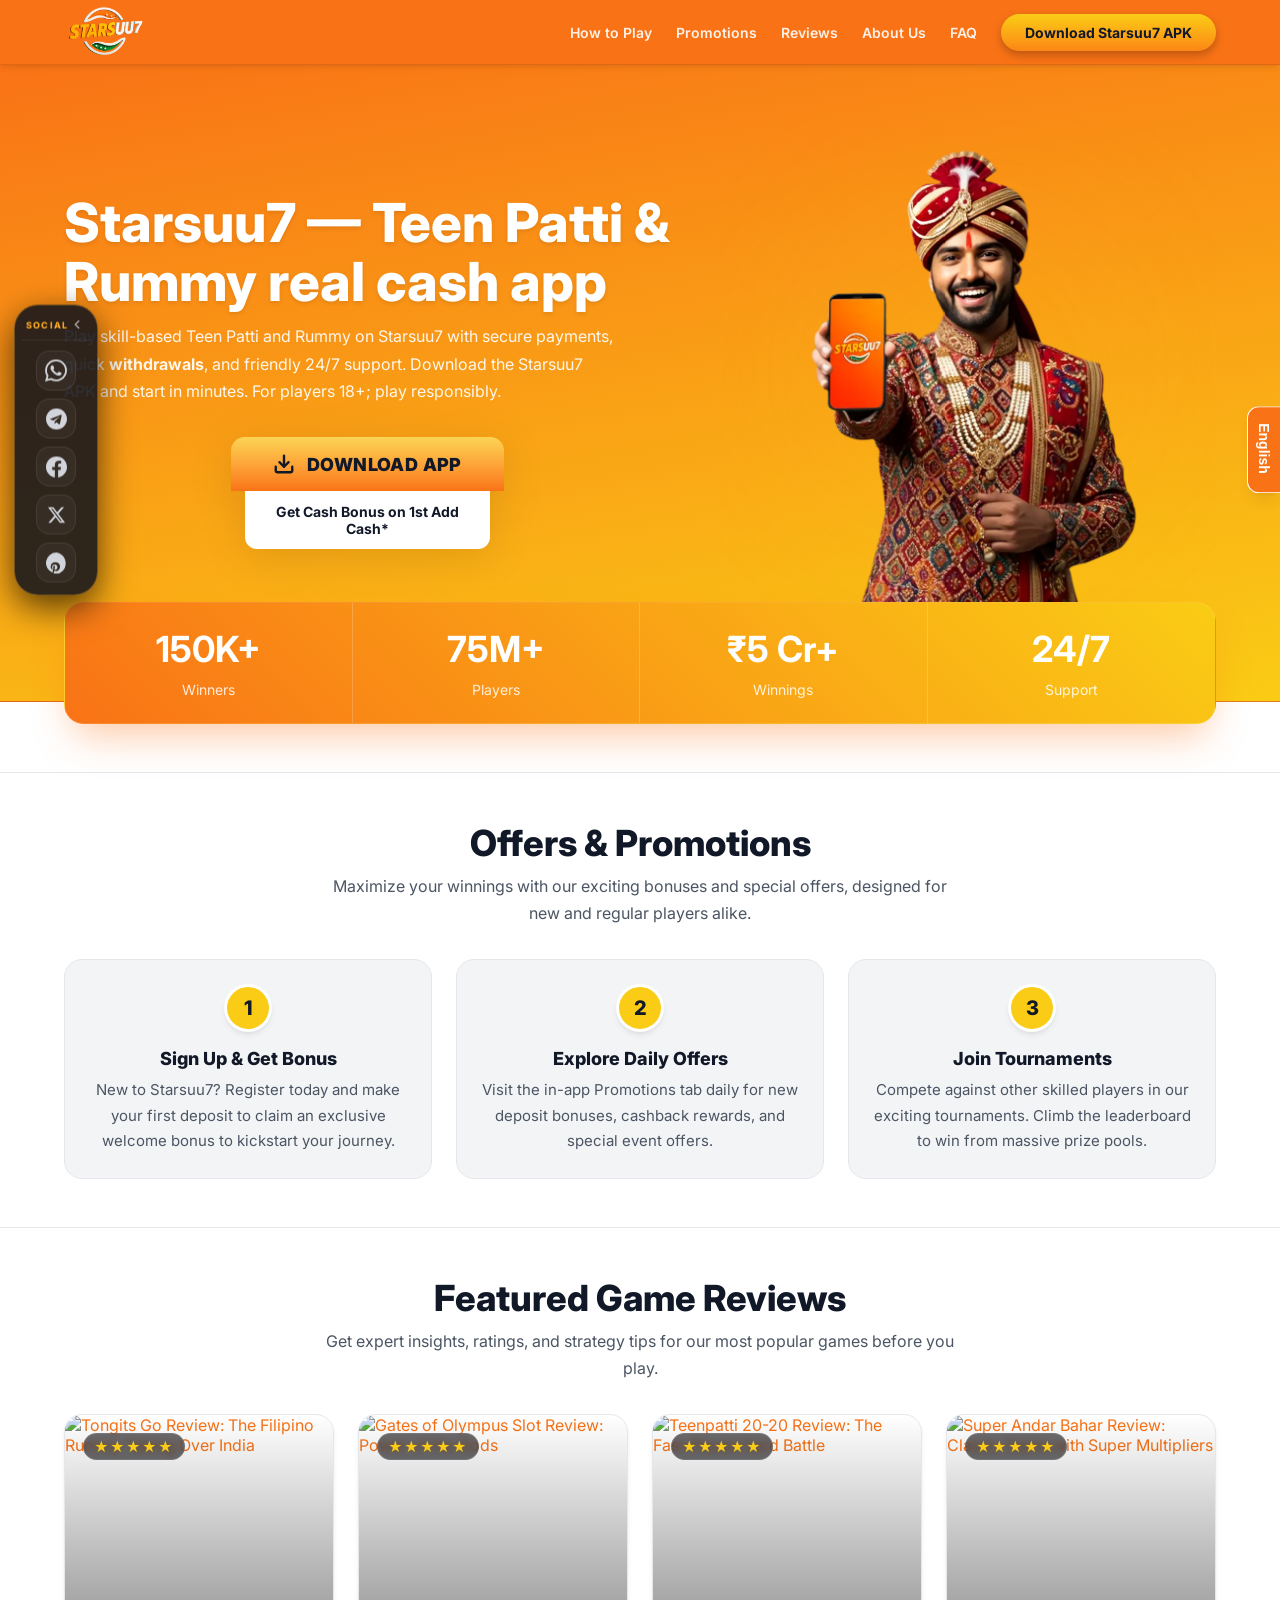
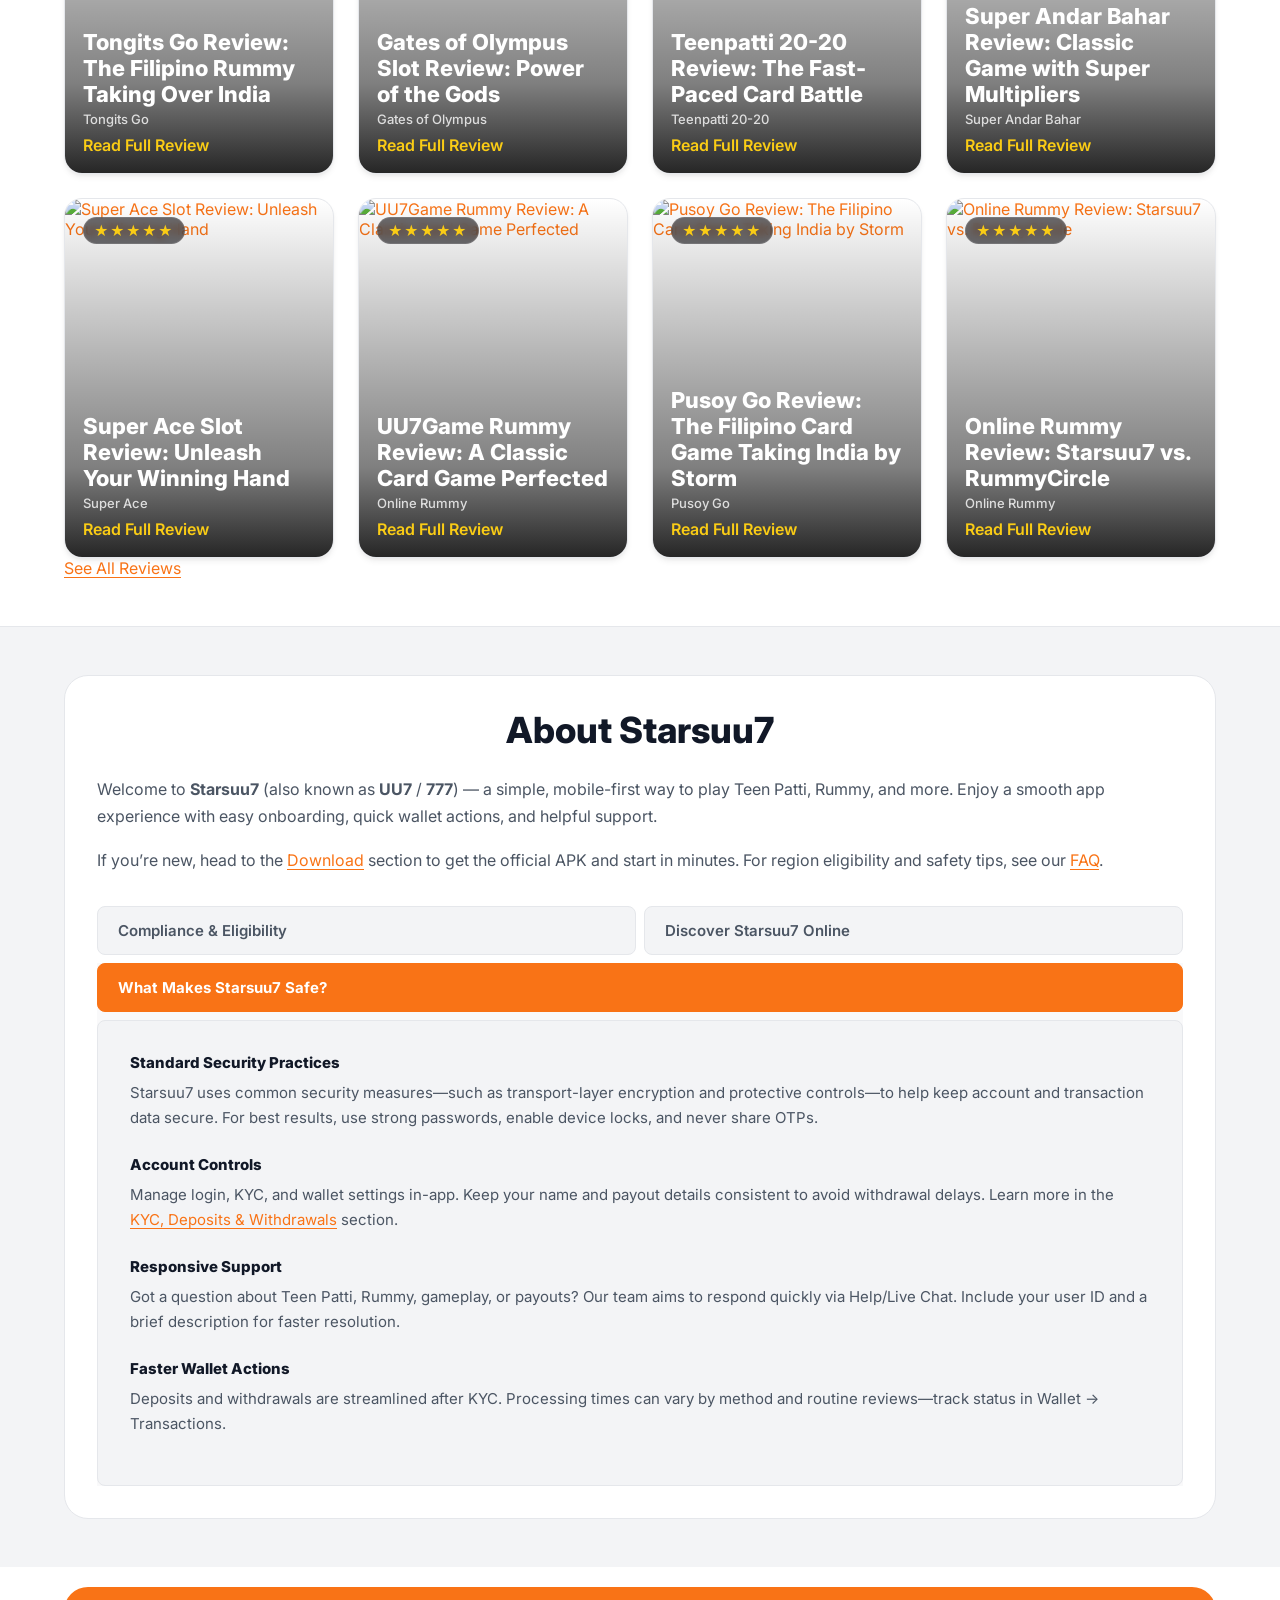
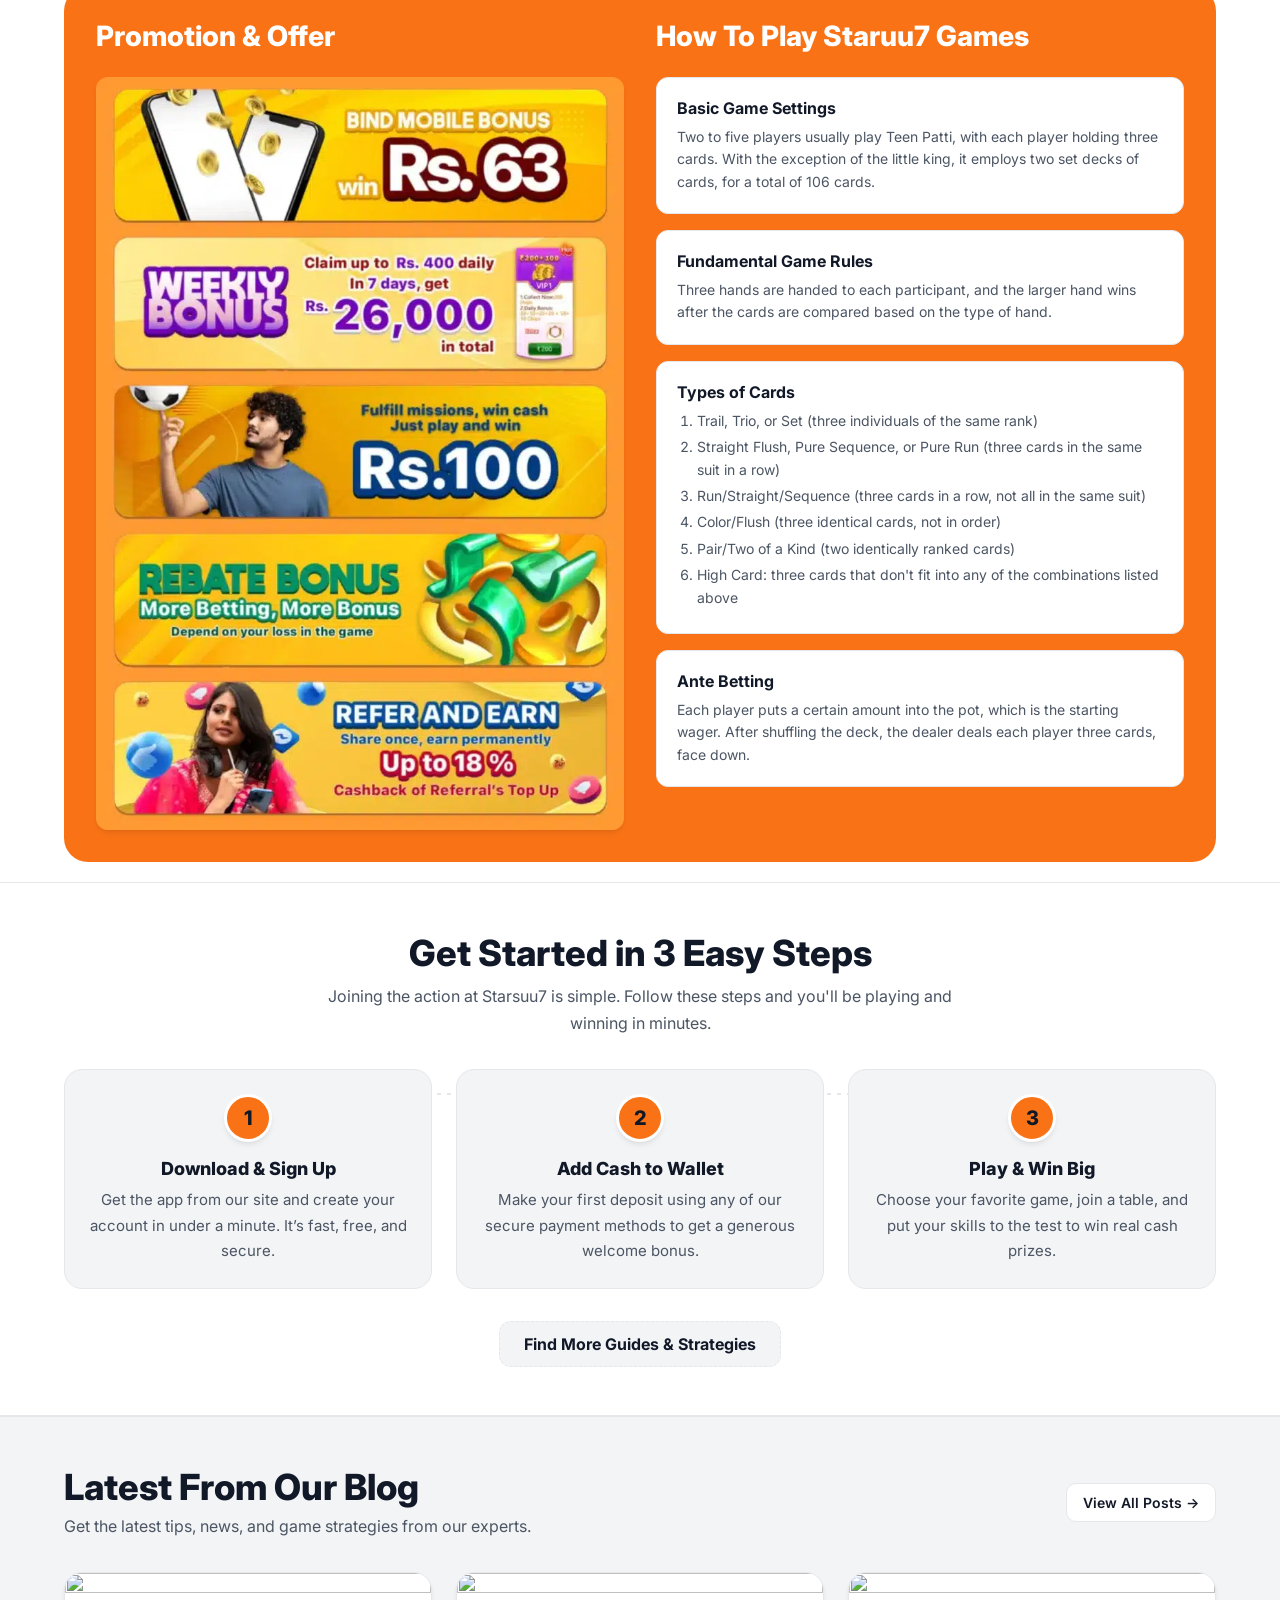
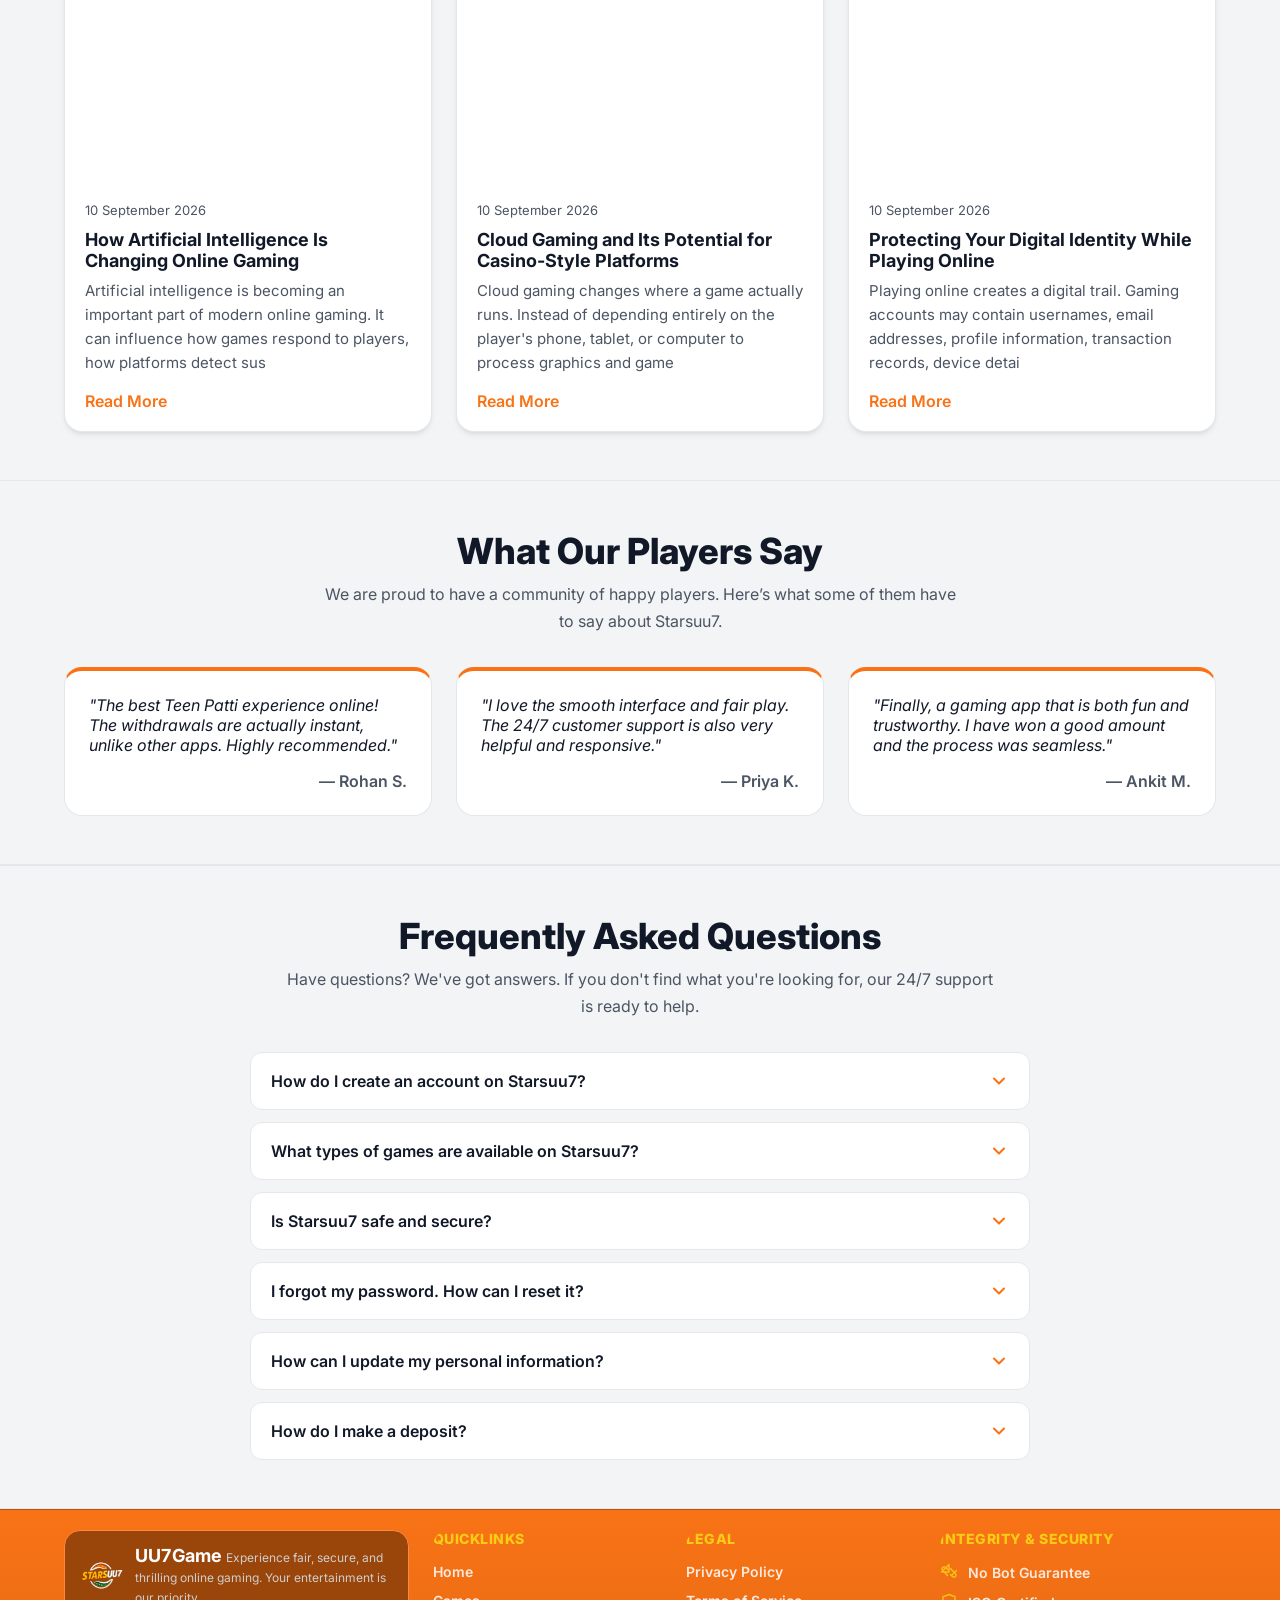
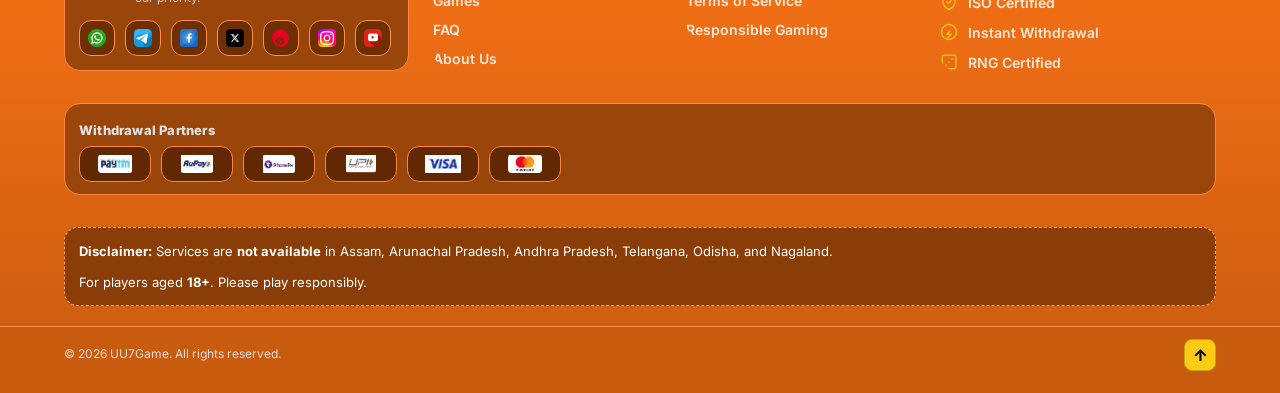
==== index_raw.html @ 05cb6090 "feat: initial commit for starsuu7.net" ====
<!DOCTYPE html><html lang="en" dir="ltr" data-astro-cid-5hce7sga> <head><meta charset="utf-8"><meta http-equiv="X-UA-Compatible" content="IE=edge"><meta name="viewport" content="width=device-width, initial-scale=1"><title>Starsuu7 (UU7 • 777) — Teen Patti &amp; Rummy Real Cash App in India</title><meta name="description" content="Play Teen Patti &#38; Rummy on Starsuu7 (also known as UU7 / 777). Secure deposits, instant withdrawals, and 24/7 support. Download Starsuu7 APK and start winning today. 18+ only."><meta name="keywords" content="Starsuu7, UU7, 777, Starsuu7 app, Starsuu7 APK, Teen Patti app, Rummy app, real cash games India, Teen Patti real money, Rummy real money, Starsuu7 download"><link rel="canonical" href="https://uu7stars.com/"><link rel="alternate" hreflang="en" href="https://uu7stars.com/"><link rel="alternate" hreflang="hi" href="https://uu7stars.com/hi/"><link rel="alternate" hreflang="x-default" href="https://uu7stars.com/"><meta name="theme-color" content="#f97316"><meta name="robots" content="index,follow,max-snippet:-1,max-image-preview:large,max-video-preview:-1"><link rel="icon" href="/logo.webp" type="image/webp"><link rel="icon" href="/favicon.ico" sizes="any"><link rel="apple-touch-icon" href="/apple-touch-icon.png"><link rel="manifest" href="/site.webmanifest"><link rel="preconnect" href="https://fonts.googleapis.com"><link rel="preconnect" href="https://fonts.gstatic.com" crossorigin><link href="https://fonts.googleapis.com/css2?family=Inter:wght@400..800&display=swap" rel="stylesheet"><meta property="og:site_name" content="UU7Game"><meta property="og:type" content="website"><meta property="og:locale" content="en_IN"><meta property="og:title" content="Starsuu7 (UU7 • 777) — Teen Patti &#38; Rummy Real Cash App in India"><meta property="og:description" content="Play Teen Patti &#38; Rummy on Starsuu7 (also known as UU7 / 777). Secure deposits, instant withdrawals, and 24/7 support. Download Starsuu7 APK and start winning today. 18+ only."><meta property="og:url" content="https://uu7stars.com/"><meta property="og:image" content="https://uu7stars.com/wordpress/STARSUU7-Game.webp"><meta property="og:image:alt" content="Starsuu7 — Teen Patti & Rummy"><meta name="twitter:card" content="summary_large_image"><meta name="twitter:title" content="Starsuu7 (UU7 • 777) — Teen Patti &#38; Rummy Real Cash App in India"><meta name="twitter:description" content="Play Teen Patti &#38; Rummy on Starsuu7 (also known as UU7 / 777). Secure deposits, instant withdrawals, and 24/7 support. Download Starsuu7 APK and start winning today. 18+ only."><meta name="twitter:image" content="https://uu7stars.com/wordpress/STARSUU7-Game.webp"><meta name="twitter:site" content="@starsuu7"><meta name="ahrefs-site-verification" content="9b4a068be0accae70bb69802a875d1f5d6f987bb64e6f428005d97af07a52f2c"><meta name="google-site-verification" content="yGLWe1FGWdcnaKH7bgfVCE-tMOZDHvLMdOw49TLevfQ"><script async src="https://www.googletagmanager.com/gtag/js?id=G-5K2MD6SBZG"></script><script>(function(){const googleAnalyticsId = "G-5K2MD6SBZG";

        window.dataLayer = window.dataLayer || [];
        function gtag(){ dataLayer.push(arguments); }
        gtag('js', new Date());
        gtag('config', googleAnalyticsId, { send_page_view: true });
      })();</script><meta name="google-site-verification" content="omqROjvFk7tke6DjCYQ8zmpOpWaBt1kuNbqkdh_tM2w" />

<!-- Google tag (gtag.js) -->
<script async src="https://www.googletagmanager.com/gtag/js?id=G-NSX5MEH182"></script>
<script>
  window.dataLayer = window.dataLayer || [];
  function gtag(){dataLayer.push(arguments);}
  gtag('js', new Date());

  gtag('config', 'G-NSX5MEH182');
</script>

<!-- Google tag (gtag.js) -->
<script async src="https://www.googletagmanager.com/gtag/js?id=G-5QMS3609TQ"></script>
<script>
  window.dataLayer = window.dataLayer || [];
  function gtag(){dataLayer.push(arguments);}
  gtag('js', new Date());

  gtag('config', 'G-5QMS3609TQ');
</script><script type="application/ld+json">[{"@context":"https://schema.org","@type":"Organization","name":"UU7Game","url":"https://uu7stars.com/","logo":{"@type":"ImageObject","url":"https://uu7stars.com/uploads/image-1759834211509-54668189.webp"},"sameAs":["https://www.facebook.com/togetherweplaystarsuu7/","https://x.com/starsuu7game","https://in.pinterest.com/starsuu7india/","http://t.me/OfficialStarsuu7game","https://whatsapp.com/channel/0029Vb6HYJ2KLaHvG4hKr90Z","https://www.instagram.com/starsuu7india","https://www.youtube.com/@StarsUU7"],"alternateName":["UU7","777","Starsuu7 App"],"contactPoint":[{"@type":"ContactPoint","contactType":"customer support","availableLanguage":["en"],"url":"https://uu7stars.com/#support"}]},{"@context":"https://schema.org","@type":"WebSite","name":"UU7Game","url":"https://uu7stars.com/","inLanguage":"en-IN","potentialAction":{"@type":"SearchAction","target":"https://uu7stars.com/search?q={search_term_string}","query-input":"required name=search_term_string"}},{"@context":"https://schema.org","@type":"MobileApplication","name":"UU7Game","operatingSystem":"Android","applicationCategory":"GameApplication","inLanguage":"en-IN","url":"https://uu7stars.com/","image":"https://uu7stars.com/uploads/image-1759834211509-54668189.webp","contentRating":"18+","offers":{"@type":"Offer","price":"0","priceCurrency":"INR","availability":"https://schema.org/InStock","url":"https://d3b8otcma5z703.cloudfront.net/apk/UU7.40igyw.apk"},"downloadUrl":"https://d3b8otcma5z703.cloudfront.net/apk/UU7.40igyw.apk","softwareVersion":"1.0.0","fileSize":"22.1 MB","dateModified":"2025-10-03T00:00:00.000Z","publisher":{"@type":"Organization","name":"UU7Game","url":"https://uu7stars.com/","logo":{"@type":"ImageObject","url":"https://uu7stars.com/uploads/image-1759834211509-54668189.webp"}}},{"@context":"https://schema.org","@type":"SoftwareApplication","name":"UU7Game","operatingSystem":"Android","applicationCategory":"GameApplication","offers":{"@type":"Offer","price":"0","priceCurrency":"INR","url":"https://d3b8otcma5z703.cloudfront.net/apk/UU7.40igyw.apk"},"downloadUrl":"https://d3b8otcma5z703.cloudfront.net/apk/UU7.40igyw.apk"},{"@context":"https://schema.org","@type":"WebPage","name":"Starsuu7 (UU7 • 777) — Teen Patti & Rummy Real Cash App in India","description":"Play Teen Patti & Rummy on Starsuu7 (also known as UU7 / 777). Secure deposits, instant withdrawals, and 24/7 support. Download Starsuu7 APK and start winning today. 18+ only.","url":"https://uu7stars.com/","isPartOf":{"@type":"WebSite","url":"https://uu7stars.com/","name":"UU7Game"},"inLanguage":"en-IN"}]</script><link rel="stylesheet" href="/_astro/_slug_.BrQZrVfO.css">
<link rel="stylesheet" href="/_astro/index.D15ZxbO5.css">
<style>@media(max-width:767px){.desktop-layout{display:none!important}.mobile-layout{display:block!important}}@media(min-width:768px){.desktop-layout{display:block!important}.mobile-layout{display:none!important}}.tabbar-safe{grid-template-columns:repeat(4,1fr)!important}</style></head> <body data-astro-cid-5hce7sga> <a id="top" href="#main" class="skiplink" data-astro-cid-5hce7sga>Skip to content</a> <main id="main" data-astro-cid-5hce7sga>   <div class="desktop-layout" data-astro-cid-j7pv25f6> <header class="site-header" role="banner" data-astro-cid-3ef6ksr2> <div class="container bar" data-astro-cid-3ef6ksr2>  <a href="/" class="brand" aria-label="Starsuu7 — Home" data-astro-cid-3ef6ksr2> <img src="/logo.webp" alt="Starsuu7 logo" width="80" height="80" class="logo" decoding="async" loading="eager" data-astro-cid-3ef6ksr2> </a>  <nav class="nav" aria-label="Primary" data-astro-cid-3ef6ksr2> <a href="/#how" class="link" data-analytics="nav_how" data-astro-cid-3ef6ksr2>How to Play</a><a href="/#promos" class="link" data-analytics="nav_promotions" data-astro-cid-3ef6ksr2>Promotions</a><a href="/#testimonials" class="link" data-analytics="nav_reviews" data-astro-cid-3ef6ksr2>Reviews</a><a href="/#about" class="link" data-analytics="nav_about" data-astro-cid-3ef6ksr2>About Us</a><a href="/#faq" class="link" data-analytics="nav_faq" data-astro-cid-3ef6ksr2>FAQ</a>  <a href="https://d3b8otcma5z703.cloudfront.net/apk/UU7.40igyw.apk" download class="btn-header-download" data-analytics="nav_download_cta" aria-label="Download Starsuu7 APK" data-astro-cid-3ef6ksr2> Download Starsuu7 APK </a> </nav>  <details class="mobile" data-mobile-menu data-astro-cid-3ef6ksr2> <summary aria-label="Open menu" class="hamburger" role="button" tabindex="0" data-astro-cid-3ef6ksr2> <svg xmlns="http://www.w3.org/2000/svg" width="24" height="24" viewBox="0 0 24 24" fill="none" stroke="currentColor" stroke-width="2" stroke-linecap="round" stroke-linejoin="round" aria-hidden="true" data-astro-cid-3ef6ksr2> <line x1="4" x2="20" y1="12" y2="12" data-astro-cid-3ef6ksr2></line> <line x1="4" x2="20" y1="6" y2="6" data-astro-cid-3ef6ksr2></line> <line x1="4" x2="20" y1="18" y2="18" data-astro-cid-3ef6ksr2></line> </svg> </summary> <div class="sheet" role="menu" aria-label="Mobile menu" data-astro-cid-3ef6ksr2> <a href="/#how" class="mlink" role="menuitem" data-analytics="nav_how_mobile" data-astro-cid-3ef6ksr2>How to Play</a><a href="/#promos" class="mlink" role="menuitem" data-analytics="nav_promotions_mobile" data-astro-cid-3ef6ksr2>Promotions</a><a href="/#testimonials" class="mlink" role="menuitem" data-analytics="nav_reviews_mobile" data-astro-cid-3ef6ksr2>Reviews</a><a href="/#about" class="mlink" role="menuitem" data-analytics="nav_about_mobile" data-astro-cid-3ef6ksr2>About Us</a><a href="/#faq" class="mlink" role="menuitem" data-analytics="nav_faq_mobile" data-astro-cid-3ef6ksr2>FAQ</a>  <a href="https://d3b8otcma5z703.cloudfront.net/apk/UU7.40igyw.apk" download class="mbtn" role="menuitem" data-analytics="nav_download_cta_mobile" data-astro-cid-3ef6ksr2>Download Starsuu7 APK</a> </div> </details> </div> </header>  <script>
  // Script remains unchanged
  (function(){ const menu = document.querySelector('details[data-mobile-menu]'); const summary = menu?.querySelector('summary.hamburger'); const sheet = menu?.querySelector('.sheet'); if (!menu || !summary || !sheet) return; function openMenu() { menu.setAttribute('open', ''); } function closeMenu() { menu.removeAttribute('open'); } summary.addEventListener('click', (e) => { e.preventDefault(); menu.hasAttribute('open') ? closeMenu() : openMenu(); }, { passive: false }); summary.addEventListener('keydown', (e) => { if (e.key === 'Enter' || e.key === ' ') { e.preventDefault(); menu.hasAttribute('open') ? closeMenu() : openMenu(); } }); document.addEventListener('click', (e) => { if (!menu.hasAttribute('open')) return; const t = e.target; if (!(t instanceof Element)) return; if (!t.closest('details[data-mobile-menu]')) closeMenu(); }); sheet.addEventListener('click', (e) => { const t = e.target; if (t instanceof Element && t.closest('a')) closeMenu(); }); function haptic(){ try { navigator.vibrate && navigator.vibrate(12); } catch(_) {} } document.addEventListener('click', (e) => { const el = e.target; const a = el && el.closest && el.closest('[data-analytics]'); if (!a) return; const name = a.getAttribute('data-analytics') || 'nav_click'; try { if (window.gtag) window.gtag('event', name, { label: name }); } catch(_){} haptic(); }, { passive: true }); })();
</script> <main data-astro-cid-j7pv25f6>  <section class="hero" role="region" aria-label="Starsuu7 introduction" data-astro-cid-bbe6dxrz> <div class="container hero__inner" data-astro-cid-bbe6dxrz> <div class="hero__copy" data-astro-cid-bbe6dxrz>  <h1 data-astro-cid-bbe6dxrz>Starsuu7 — Teen Patti &amp; Rummy real cash app</h1>  <p class="lead" data-astro-cid-bbe6dxrz>Play skill-based Teen Patti and Rummy on Starsuu7 with secure payments, quick <strong>withdrawals</strong>, and friendly 24/7 support. Download the Starsuu7 APK and start in minutes. For players 18+; play responsibly.</p> <div class="cta-group" data-astro-cid-bbe6dxrz>  <a href="https://d3b8otcma5z703.cloudfront.net/apk/UU7.40igyw.apk" download class="hero-cta-unit" aria-label="Download the Starsuu7 app" data-astro-cid-bbe6dxrz> <div class="btn-hero-top" data-astro-cid-bbe6dxrz> <svg aria-hidden="true" viewBox="0 0 24 24" width="22" height="22" fill="none" stroke="currentColor" stroke-width="2.6" stroke-linecap="round" stroke-linejoin="round" data-astro-cid-bbe6dxrz> <path d="M21 15v4a2 2 0 0 1-2 2H5a2 2 0 0 1-2-2v-4" data-astro-cid-bbe6dxrz></path> <polyline points="7 10 12 15 17 10" data-astro-cid-bbe6dxrz></polyline> <line x1="12" x2="12" y1="15" y2="3" data-astro-cid-bbe6dxrz></line> </svg>  <span data-astro-cid-bbe6dxrz>Download App</span> </div> <div class="btn-hero-bonus" data-astro-cid-bbe6dxrz>  Get Cash Bonus on 1st Add Cash* </div> </a> </div> </div> <div class="art-wrap" data-astro-cid-bbe6dxrz> <picture class="hero-art-picture" data-astro-cid-bbe6dxrz> <source srcset="/wordpress/STARSUU7-Game.webp 1x" type="image/webp" data-astro-cid-bbe6dxrz> <img class="hero__art" src="/wordpress/STARSUU7-Game.webp" alt="Starsuu7 app — Teen Patti &#38; Rummy real cash games" decoding="async" fetchpriority="high" loading="eager" width="1160" height="1000" sizes="(max-width: 980px) 90vw, 44vw" data-astro-cid-bbe6dxrz> </picture> <noscript> <img class="hero__art noscript" src="/wordpress/STARSUU7-Game.webp" width="1160" height="1000" alt="Starsuu7 app — Teen Patti &#38; Rummy real cash games" data-astro-cid-bbe6dxrz> </noscript> </div> </div> </section>  <section class="stats-section" data-astro-cid-bhxv2qxz> <div class="container" data-astro-cid-bhxv2qxz> <div class="stats-card" data-astro-cid-bhxv2qxz> <div class="stat" data-astro-cid-bhxv2qxz> <span class="stat__num" data-astro-cid-bhxv2qxz>150K+</span>  <span class="stat__label" data-astro-cid-bhxv2qxz>Winners</span> </div> <div class="stat" data-astro-cid-bhxv2qxz> <span class="stat__num" data-astro-cid-bhxv2qxz>75M+</span>  <span class="stat__label" data-astro-cid-bhxv2qxz>Players</span> </div> <div class="stat" data-astro-cid-bhxv2qxz> <span class="stat__num" data-astro-cid-bhxv2qxz>₹5 Cr+</span>  <span class="stat__label" data-astro-cid-bhxv2qxz>Winnings</span> </div> <div class="stat" data-astro-cid-bhxv2qxz> <span class="stat__num" data-astro-cid-bhxv2qxz>24/7</span>  <span class="stat__label" data-astro-cid-bhxv2qxz>Support</span> </div> </div> </div> </section>  <section class="promos-section-steps" data-astro-cid-mlur2e2m> <div class="container" data-astro-cid-mlur2e2m> <header class="section-head" data-astro-cid-mlur2e2m>  <h2 data-astro-cid-mlur2e2m>Offers &amp; Promotions</h2> <p class="muted" data-astro-cid-mlur2e2m>Maximize your winnings with our exciting bonuses and special offers, designed for new and regular players alike.</p> </header> <div class="grid" data-astro-cid-mlur2e2m>  <div class="step-card" data-astro-cid-mlur2e2m> <div class="number" aria-hidden="true" data-astro-cid-mlur2e2m>1</div> <h3 class="title" data-astro-cid-mlur2e2m>Sign Up &amp; Get Bonus</h3> <p class="body" data-astro-cid-mlur2e2m>New to Starsuu7? Register today and make your first deposit to claim an exclusive welcome bonus to kickstart your journey.</p> </div><div class="step-card" data-astro-cid-mlur2e2m> <div class="number" aria-hidden="true" data-astro-cid-mlur2e2m>2</div> <h3 class="title" data-astro-cid-mlur2e2m>Explore Daily Offers</h3> <p class="body" data-astro-cid-mlur2e2m>Visit the in-app Promotions tab daily for new deposit bonuses, cashback rewards, and special event offers.</p> </div><div class="step-card" data-astro-cid-mlur2e2m> <div class="number" aria-hidden="true" data-astro-cid-mlur2e2m>3</div> <h3 class="title" data-astro-cid-mlur2e2m>Join Tournaments</h3> <p class="body" data-astro-cid-mlur2e2m>Compete against other skilled players in our exciting tournaments. Climb the leaderboard to win from massive prize pools.</p> </div> </div> </div> </section>  <section id="games" class="game-grid-section" data-astro-cid-t3j5dbjl> <div class="container" data-astro-cid-t3j5dbjl> <header class="section-head" data-astro-cid-t3j5dbjl>  <h2 data-astro-cid-t3j5dbjl>Featured Game Reviews</h2> <p class="muted" data-astro-cid-t3j5dbjl>Get expert insights, ratings, and strategy tips for our most popular games before you play.</p> </header> <div class="grid" data-astro-cid-t3j5dbjl> <a href="/reviews/tongits-go-review" class="game-card" data-astro-cid-t3j5dbjl> <img src="https://admin.starsuu7game.com/uploads/image-1759849300769-49487057.webp" alt="Tongits Go Review: The Filipino Rummy Taking Over India" class="art" loading="lazy" width="300" height="400" data-astro-cid-t3j5dbjl> <div class="overlay" data-astro-cid-t3j5dbjl>  <div class="rating" aria-label="Rating: 4.5 out of 5 stars" data-astro-cid-t3j5dbjl> ★★★★★ </div> <div class="content" data-astro-cid-t3j5dbjl> <h3 class="title" data-astro-cid-t3j5dbjl>Tongits Go Review: The Filipino Rummy Taking Over India</h3> <span class="category" data-astro-cid-t3j5dbjl>Tongits Go</span>  <span class="cta" data-astro-cid-t3j5dbjl>Read Full Review</span> </div> </div> </a><a href="/reviews/gates-of-olympus-review" class="game-card" data-astro-cid-t3j5dbjl> <img src="https://admin.starsuu7game.com/uploads/image-1759849530547-541997101.webp" alt="Gates of Olympus Slot Review: Power of the Gods" class="art" loading="lazy" width="300" height="400" data-astro-cid-t3j5dbjl> <div class="overlay" data-astro-cid-t3j5dbjl>  <div class="rating" aria-label="Rating: 4.9 out of 5 stars" data-astro-cid-t3j5dbjl> ★★★★★ </div> <div class="content" data-astro-cid-t3j5dbjl> <h3 class="title" data-astro-cid-t3j5dbjl>Gates of Olympus Slot Review: Power of the Gods</h3> <span class="category" data-astro-cid-t3j5dbjl>Gates of Olympus</span>  <span class="cta" data-astro-cid-t3j5dbjl>Read Full Review</span> </div> </div> </a><a href="/reviews/teenpatti-20-20-review" class="game-card" data-astro-cid-t3j5dbjl> <img src="https://admin.starsuu7game.com/uploads/image-1759849778011-795466697.webp" alt="Teenpatti 20-20 Review: The Fast-Paced Card Battle" class="art" loading="lazy" width="300" height="400" data-astro-cid-t3j5dbjl> <div class="overlay" data-astro-cid-t3j5dbjl>  <div class="rating" aria-label="Rating: 4.5 out of 5 stars" data-astro-cid-t3j5dbjl> ★★★★★ </div> <div class="content" data-astro-cid-t3j5dbjl> <h3 class="title" data-astro-cid-t3j5dbjl>Teenpatti 20-20 Review: The Fast-Paced Card Battle</h3> <span class="category" data-astro-cid-t3j5dbjl>Teenpatti 20-20</span>  <span class="cta" data-astro-cid-t3j5dbjl>Read Full Review</span> </div> </div> </a><a href="/reviews/super-andar-bahar-review" class="game-card" data-astro-cid-t3j5dbjl> <img src="https://admin.starsuu7game.com/uploads/image-1759849712382-511748770.webp" alt="Super Andar Bahar Review: Classic Game with Super Multipliers" class="art" loading="lazy" width="300" height="400" data-astro-cid-t3j5dbjl> <div class="overlay" data-astro-cid-t3j5dbjl>  <div class="rating" aria-label="Rating: 4.7 out of 5 stars" data-astro-cid-t3j5dbjl> ★★★★★ </div> <div class="content" data-astro-cid-t3j5dbjl> <h3 class="title" data-astro-cid-t3j5dbjl>Super Andar Bahar Review: Classic Game with Super Multipliers</h3> <span class="category" data-astro-cid-t3j5dbjl>Super Andar Bahar</span>  <span class="cta" data-astro-cid-t3j5dbjl>Read Full Review</span> </div> </div> </a><a href="/reviews/super-ace-review" class="game-card" data-astro-cid-t3j5dbjl> <img src="https://admin.starsuu7game.com/uploads/image-1759849694841-519688884.webp" alt="Super Ace Slot Review: Unleash Your Winning Hand" class="art" loading="lazy" width="300" height="400" data-astro-cid-t3j5dbjl> <div class="overlay" data-astro-cid-t3j5dbjl>  <div class="rating" aria-label="Rating: 4.7 out of 5 stars" data-astro-cid-t3j5dbjl> ★★★★★ </div> <div class="content" data-astro-cid-t3j5dbjl> <h3 class="title" data-astro-cid-t3j5dbjl>Super Ace Slot Review: Unleash Your Winning Hand</h3> <span class="category" data-astro-cid-t3j5dbjl>Super Ace</span>  <span class="cta" data-astro-cid-t3j5dbjl>Read Full Review</span> </div> </div> </a><a href="/reviews/rummy-review" class="game-card" data-astro-cid-t3j5dbjl> <img src="https://admin.starsuu7game.com/uploads/image-1759854773073-181713443.webp" alt="UU7Game Rummy Review: A Classic Card Game Perfected" class="art" loading="lazy" width="300" height="400" data-astro-cid-t3j5dbjl> <div class="overlay" data-astro-cid-t3j5dbjl>  <div class="rating" aria-label="Rating: 4.8 out of 5 stars" data-astro-cid-t3j5dbjl> ★★★★★ </div> <div class="content" data-astro-cid-t3j5dbjl> <h3 class="title" data-astro-cid-t3j5dbjl>UU7Game Rummy Review: A Classic Card Game Perfected</h3> <span class="category" data-astro-cid-t3j5dbjl>Online Rummy</span>  <span class="cta" data-astro-cid-t3j5dbjl>Read Full Review</span> </div> </div> </a><a href="/reviews/pusoy-go-review" class="game-card" data-astro-cid-t3j5dbjl> <img src="https://admin.starsuu7game.com/uploads/image-1759849687482-834898524.webp" alt="Pusoy Go Review: The Filipino Card Game Taking India by Storm" class="art" loading="lazy" width="300" height="400" data-astro-cid-t3j5dbjl> <div class="overlay" data-astro-cid-t3j5dbjl>  <div class="rating" aria-label="Rating: 4.6 out of 5 stars" data-astro-cid-t3j5dbjl> ★★★★★ </div> <div class="content" data-astro-cid-t3j5dbjl> <h3 class="title" data-astro-cid-t3j5dbjl>Pusoy Go Review: The Filipino Card Game Taking India by Storm</h3> <span class="category" data-astro-cid-t3j5dbjl>Pusoy Go</span>  <span class="cta" data-astro-cid-t3j5dbjl>Read Full Review</span> </div> </div> </a><a href="/reviews/online-rummy-review" class="game-card" data-astro-cid-t3j5dbjl> <img src="https://admin.starsuu7game.com/uploads/image-1759855080065-187314681.webp" alt="Online Rummy Review: Starsuu7 vs. RummyCircle" class="art" loading="lazy" width="300" height="400" data-astro-cid-t3j5dbjl> <div class="overlay" data-astro-cid-t3j5dbjl>  <div class="rating" aria-label="Rating: 4.9 out of 5 stars" data-astro-cid-t3j5dbjl> ★★★★★ </div> <div class="content" data-astro-cid-t3j5dbjl> <h3 class="title" data-astro-cid-t3j5dbjl>Online Rummy Review: Starsuu7 vs. RummyCircle</h3> <span class="category" data-astro-cid-t3j5dbjl>Online Rummy</span>  <span class="cta" data-astro-cid-t3j5dbjl>Read Full Review</span> </div> </div> </a> </div> <div class="more-link-container" data-astro-cid-t3j5dbjl>  <a href="/reviews/" class="btn-view-all" data-astro-cid-t3j5dbjl> See All Reviews </a> </div> </div> </section>  <section id="about" class="about-section" data-astro-cid-36vx2nbi> <div class="container" data-astro-cid-36vx2nbi> <div class="about-box" data-astro-cid-36vx2nbi> <header class="section-head" data-astro-cid-36vx2nbi>  <h2 data-astro-cid-36vx2nbi>About Starsuu7</h2> <div class="intro-text" data-astro-cid-36vx2nbi>  <p data-astro-cid-36vx2nbi>Welcome to <strong>Starsuu7</strong> (also known as <strong>UU7</strong> / <strong>777</strong>) — a simple, mobile-first way to play Teen Patti, Rummy, and more. Enjoy a smooth app experience with easy onboarding, quick wallet actions, and helpful support.</p> <p data-astro-cid-36vx2nbi>If you’re new, head to the <a href="https://d3b8otcma5z703.cloudfront.net/apk/UU7.40igyw.apk" download>Download</a> section to get the official APK and start in minutes. For region eligibility and safety tips, see our <a href="/faq#compliance">FAQ</a>.</p> </div> </header> <div class="tabs-accordion-container" data-astro-cid-36vx2nbi>  <details class="accordion-item" open data-astro-cid-36vx2nbi> <summary class="accordion-title" data-astro-cid-36vx2nbi> <span class="accordion-title-text" data-astro-cid-36vx2nbi>What Makes Starsuu7 Safe?</span> <svg class="icon" viewBox="0 0 24 24" aria-hidden="true" data-astro-cid-36vx2nbi><path d="m6 9 6 6 6-6" data-astro-cid-36vx2nbi></path></svg> </summary> <div class="accordion-content" data-astro-cid-36vx2nbi> <h4 data-astro-cid-36vx2nbi>Standard Security Practices</h4> <p data-astro-cid-36vx2nbi>Starsuu7 uses common security measures—such as transport-layer encryption and protective controls—to help keep account and transaction data secure. For best results, use strong passwords, enable device locks, and never share OTPs.</p> <h4 data-astro-cid-36vx2nbi>Account Controls</h4> <p data-astro-cid-36vx2nbi>Manage login, KYC, and wallet settings in-app. Keep your name and payout details consistent to avoid withdrawal delays. Learn more in the <a href="/faq#payments">KYC, Deposits &amp; Withdrawals</a> section.</p> <h4 data-astro-cid-36vx2nbi>Responsive Support</h4> <p data-astro-cid-36vx2nbi>Got a question about Teen Patti, Rummy, gameplay, or payouts? Our team aims to respond quickly via Help/Live Chat. Include your user ID and a brief description for faster resolution.</p> <h4 data-astro-cid-36vx2nbi>Faster Wallet Actions</h4> <p data-astro-cid-36vx2nbi>Deposits and withdrawals are streamlined after KYC. Processing times can vary by method and routine reviews—track status in Wallet → Transactions.</p> </div> </details>  <details class="accordion-item" data-astro-cid-36vx2nbi> <summary class="accordion-title" data-astro-cid-36vx2nbi> <span class="accordion-title-text" data-astro-cid-36vx2nbi>Compliance &amp; Eligibility</span> <svg class="icon" viewBox="0 0 24 24" aria-hidden="true" data-astro-cid-36vx2nbi><path d="m6 9 6 6 6-6" data-astro-cid-36vx2nbi></path></svg> </summary> <div class="accordion-content" data-astro-cid-36vx2nbi> <p data-astro-cid-36vx2nbi>Availability for real-money, skill-based play varies by state in India. Services are <strong>not available</strong> in <em>Assam, Arunachal Pradesh, Andhra Pradesh, Telangana, Odisha, and Nagaland</em>. Starsuu7 is for players <strong>18+</strong>. Please review local rules before playing and see our <a href="/faq#compliance">FAQ on legality &amp; eligibility</a>.</p> <h4 data-astro-cid-36vx2nbi>Fair-Play Approach</h4> <p data-astro-cid-36vx2nbi>Games are designed for skill-based entertainment. Start at low stakes, learn hand rankings and table etiquette, and play responsibly.</p> <h4 data-astro-cid-36vx2nbi>Helpful Links</h4> <p data-astro-cid-36vx2nbi>• <a href="https://d3b8otcma5z703.cloudfront.net/apk/UU7.40igyw.apk" download>Download Starsuu7 (UU7 • 777) APK</a> • <a href="/faq#promos">Promotions &amp; Welcome Bonus</a> • <a href="/faq#responsible">Responsible Play</a></p> </div> </details>  <details class="accordion-item" data-astro-cid-36vx2nbi> <summary class="accordion-title" data-astro-cid-36vx2nbi> <span class="accordion-title-text" data-astro-cid-36vx2nbi>Discover Starsuu7 Online</span> <svg class="icon" viewBox="0 0 24 24" aria-hidden="true" data-astro-cid-36vx2nbi><path d="m6 9 6 6 6-6" data-astro-cid-36vx2nbi></path></svg> </summary> <div class="accordion-content" data-astro-cid-36vx2nbi> <h4 data-astro-cid-36vx2nbi>Game Highlights</h4> <p data-astro-cid-36vx2nbi>Explore Teen Patti, Rummy, Andar Bahar, Dragon vs Tiger, and more—new titles are added periodically. Jump in from the <a href="/#games">Games</a> section or go straight to the <a href="https://d3b8otcma5z703.cloudfront.net/apk/UU7.40igyw.apk" download>Download</a> button to play on Android.</p> <h4 data-astro-cid-36vx2nbi>Smooth Mobile Experience</h4> <p data-astro-cid-36vx2nbi>Starsuu7 runs great on modern Android devices. For the best experience, keep your OS updated and disable aggressive battery savers that can throttle live gameplay.</p> <h4 data-astro-cid-36vx2nbi>Get the APK</h4> <p data-astro-cid-36vx2nbi>Install the latest build from the official site. Use the primary CDN or the mirror link based on your network conditions: visit <a href="https://d3b8otcma5z703.cloudfront.net/apk/UU7.40igyw.apk" download>Download Starsuu7 APK</a>.</p> </div> </details> </div> </div> </div> </section>  <script type="module">const o=document.querySelectorAll(".accordion-item");o.forEach(e=>{e.addEventListener("click",()=>{o.forEach(c=>{c!==e&&c.removeAttribute("open")})})});</script> <section id="promos" class="promo-how-section" data-astro-cid-v4wlowov> <div class="container" data-astro-cid-v4wlowov> <div class="promo-box" data-astro-cid-v4wlowov> <div class="grid" data-astro-cid-v4wlowov> <!-- Left Column: Promotions --> <div class="column" data-astro-cid-v4wlowov>  <h2 class="section-title" data-astro-cid-v4wlowov>Promotion &amp; Offer</h2> <div class="promo-banners" data-astro-cid-v4wlowov> <img src="/wordpress/promotion-768x1095.webp" alt="Promotion banner" loading="lazy" width="768" height="1095" data-astro-cid-v4wlowov> </div> </div> <!-- Right Column: How To Play --> <div class="column" data-astro-cid-v4wlowov>  <h2 class="section-title" data-astro-cid-v4wlowov>How To Play Staruu7 Games</h2> <div class="how-to-cards" data-astro-cid-v4wlowov>  <div class="how-to-card" data-astro-cid-v4wlowov> <h3 data-astro-cid-v4wlowov>Basic Game Settings</h3> <p data-astro-cid-v4wlowov>Two to five players usually play Teen Patti, with each player holding three cards. With the exception of the little king, it employs two set decks of cards, for a total of 106 cards.</p>  </div><div class="how-to-card" data-astro-cid-v4wlowov> <h3 data-astro-cid-v4wlowov>Fundamental Game Rules</h3> <p data-astro-cid-v4wlowov>Three hands are handed to each participant, and the larger hand wins after the cards are compared based on the type of hand.</p>  </div><div class="how-to-card" data-astro-cid-v4wlowov> <h3 data-astro-cid-v4wlowov>Types of Cards</h3>  <ol data-astro-cid-v4wlowov> <li data-astro-cid-v4wlowov>Trail, Trio, or Set (three individuals of the same rank)</li><li data-astro-cid-v4wlowov>Straight Flush, Pure Sequence, or Pure Run (three cards in the same suit in a row)</li><li data-astro-cid-v4wlowov>Run/Straight/Sequence (three cards in a row, not all in the same suit)</li><li data-astro-cid-v4wlowov>Color/Flush (three identical cards, not in order)</li><li data-astro-cid-v4wlowov>Pair/Two of a Kind (two identically ranked cards)</li><li data-astro-cid-v4wlowov>High Card: three cards that don&#39;t fit into any of the combinations listed above</li> </ol> </div><div class="how-to-card" data-astro-cid-v4wlowov> <h3 data-astro-cid-v4wlowov>Ante Betting</h3> <p data-astro-cid-v4wlowov>Each player puts a certain amount into the pot, which is the starting wager. After shuffling the deck, the dealer deals each player three cards, face down.</p>  </div> </div> </div> </div> </div> </div> </section>  <section id="how" class="how-to-play-section" aria-labelledby="howto-title" data-astro-cid-3audfr2a> <div class="container" data-astro-cid-3audfr2a> <header class="section-head" data-astro-cid-3audfr2a>  <h2 id="howto-title" data-astro-cid-3audfr2a>Get Started in 3 Easy Steps</h2> <p class="muted" data-astro-cid-3audfr2a>Joining the action at Starsuu7 is simple. Follow these steps and you&#39;ll be playing and winning in minutes.</p> </header>  <script type="application/ld+json">{"@context":"https://schema.org","@type":"HowTo","name":"Get Started in 3 Easy Steps","description":"Joining the action at Starsuu7 is simple. Follow these steps and you'll be playing and winning in minutes.","step":[{"@type":"HowToStep","position":1,"name":"Download & Sign Up","url":"#how-step-1","itemListElement":[{"@type":"HowToDirection","text":"Get the app from our site and create your account in under a minute. It’s fast, free, and secure."}]},{"@type":"HowToStep","position":2,"name":"Add Cash to Wallet","url":"#how-step-2","itemListElement":[{"@type":"HowToDirection","text":"Make your first deposit using any of our secure payment methods to get a generous welcome bonus."}]},{"@type":"HowToStep","position":3,"name":"Play & Win Big","url":"#how-step-3","itemListElement":[{"@type":"HowToDirection","text":"Choose your favorite game, join a table, and put your skills to the test to win real cash prizes."}]}]}</script> <div class="grid" data-astro-cid-3audfr2a>  <div class="step-card" id="how-step-1" data-astro-cid-3audfr2a> <div class="number" aria-hidden="true" data-astro-cid-3audfr2a>1</div> <h3 class="title" data-astro-cid-3audfr2a>Download &amp; Sign Up</h3> <p class="body" data-astro-cid-3audfr2a>Get the app from our site and create your account in under a minute. It’s fast, free, and secure.</p> </div><div class="step-card" id="how-step-2" data-astro-cid-3audfr2a> <div class="number" aria-hidden="true" data-astro-cid-3audfr2a>2</div> <h3 class="title" data-astro-cid-3audfr2a>Add Cash to Wallet</h3> <p class="body" data-astro-cid-3audfr2a>Make your first deposit using any of our secure payment methods to get a generous welcome bonus.</p> </div><div class="step-card" id="how-step-3" data-astro-cid-3audfr2a> <div class="number" aria-hidden="true" data-astro-cid-3audfr2a>3</div> <h3 class="title" data-astro-cid-3audfr2a>Play &amp; Win Big</h3> <p class="body" data-astro-cid-3audfr2a>Choose your favorite game, join a table, and put your skills to the test to win real cash prizes.</p> </div> </div> <div class="more-link-container" data-astro-cid-3audfr2a>  <a href="/blog/" class="btn-view-all" data-astro-cid-3audfr2a> Find More Guides &amp; Strategies </a> </div> </div> </section>  <section class="recent-blogs-section" data-astro-cid-52cienrb><div class="container" data-astro-cid-52cienrb><header class="section-head" data-astro-cid-52cienrb><div data-astro-cid-52cienrb><h2 data-astro-cid-52cienrb>Latest From Our Blog</h2><p class="muted" data-astro-cid-52cienrb>Get the latest tips, news, and game strategies from our experts.</p></div><a href="/blog/" class="btn-view-all" data-astro-cid-52cienrb>View All Posts →</a></header><div class="post-grid" data-astro-cid-52cienrb><article class="post-card" data-astro-cid-52cienrb><a href="/blog/how-artificial-intelligence-is-changing-online-gaming" class="card-image-link" aria-label="Read more about How Artificial Intelligence Is Changing Online Gaming" data-astro-cid-52cienrb><img src="https://admin.starsuu7game.com/uploads/image-1789036468600-235386732.webp" alt="" loading="lazy" width="400" height="250" class="card-image" data-astro-cid-52cienrb></a><div class="card-content" data-astro-cid-52cienrb><p class="card-meta" data-astro-cid-52cienrb><time datetime="2026-09-10T10:34:50.181Z" data-astro-cid-52cienrb>10 September 2026</time></p><h3 class="card-title" data-astro-cid-52cienrb><a href="/blog/how-artificial-intelligence-is-changing-online-gaming" data-astro-cid-52cienrb>How Artificial Intelligence Is Changing Online Gaming</a></h3><p class="card-excerpt" data-astro-cid-52cienrb>Artificial intelligence is becoming an important part of modern online gaming. It can influence how games respond to players, how platforms detect sus</p><a href="/blog/how-artificial-intelligence-is-changing-online-gaming" class="read-more-link" aria-label="Read more about How Artificial Intelligence Is Changing Online Gaming" data-astro-cid-52cienrb>Read More</a></div></article><article class="post-card" data-astro-cid-52cienrb><a href="/blog/cloud-gaming-and-its-potential-for-casino-style-platforms" class="card-image-link" aria-label="Read more about Cloud Gaming and Its Potential for Casino-Style Platforms" data-astro-cid-52cienrb><img src="https://admin.starsuu7game.com/uploads/image-1789036193659-758407674.webp" alt="" loading="lazy" width="400" height="250" class="card-image" data-astro-cid-52cienrb></a><div class="card-content" data-astro-cid-52cienrb><p class="card-meta" data-astro-cid-52cienrb><time datetime="2026-09-10T10:29:57.580Z" data-astro-cid-52cienrb>10 September 2026</time></p><h3 class="card-title" data-astro-cid-52cienrb><a href="/blog/cloud-gaming-and-its-potential-for-casino-style-platforms" data-astro-cid-52cienrb>Cloud Gaming and Its Potential for Casino-Style Platforms</a></h3><p class="card-excerpt" data-astro-cid-52cienrb>Cloud gaming changes where a game actually runs. Instead of depending entirely on the player&#39;s phone, tablet, or computer to process graphics and game</p><a href="/blog/cloud-gaming-and-its-potential-for-casino-style-platforms" class="read-more-link" aria-label="Read more about Cloud Gaming and Its Potential for Casino-Style Platforms" data-astro-cid-52cienrb>Read More</a></div></article><article class="post-card" data-astro-cid-52cienrb><a href="/blog/protecting-your-digital-identity-while-playing-online" class="card-image-link" aria-label="Read more about Protecting Your Digital Identity While Playing Online" data-astro-cid-52cienrb><img src="https://admin.starsuu7game.com/uploads/image-1789035702255-588092391.webp" alt="" loading="lazy" width="400" height="250" class="card-image" data-astro-cid-52cienrb></a><div class="card-content" data-astro-cid-52cienrb><p class="card-meta" data-astro-cid-52cienrb><time datetime="2026-09-10T10:21:44.962Z" data-astro-cid-52cienrb>10 September 2026</time></p><h3 class="card-title" data-astro-cid-52cienrb><a href="/blog/protecting-your-digital-identity-while-playing-online" data-astro-cid-52cienrb>Protecting Your Digital Identity While Playing Online</a></h3><p class="card-excerpt" data-astro-cid-52cienrb>Playing online creates a digital trail. Gaming accounts may contain usernames, email addresses, profile information, transaction records, device detai</p><a href="/blog/protecting-your-digital-identity-while-playing-online" class="read-more-link" aria-label="Read more about Protecting Your Digital Identity While Playing Online" data-astro-cid-52cienrb>Read More</a></div></article></div></div></section> <section id="testimonials" class="testimonials-section" data-astro-cid-aadlzisc> <div class="container" data-astro-cid-aadlzisc> <header class="section-head" data-astro-cid-aadlzisc>  <h2 data-astro-cid-aadlzisc>What Our Players Say</h2> <p class="muted" data-astro-cid-aadlzisc>We are proud to have a community of happy players. Here’s what some of them have to say about Starsuu7.</p> </header> <div class="testimonial-carousel-wrapper" data-astro-cid-aadlzisc> <div class="grid" data-astro-cid-aadlzisc>  <figure class="testimonial-card" data-astro-cid-aadlzisc> <blockquote data-astro-cid-aadlzisc>"The best Teen Patti experience online! The withdrawals are actually instant, unlike other apps. Highly recommended."</blockquote> <figcaption data-astro-cid-aadlzisc>— Rohan S.</figcaption> </figure><figure class="testimonial-card" data-astro-cid-aadlzisc> <blockquote data-astro-cid-aadlzisc>"I love the smooth interface and fair play. The 24/7 customer support is also very helpful and responsive."</blockquote> <figcaption data-astro-cid-aadlzisc>— Priya K.</figcaption> </figure><figure class="testimonial-card" data-astro-cid-aadlzisc> <blockquote data-astro-cid-aadlzisc>"Finally, a gaming app that is both fun and trustworthy. I have won a good amount and the process was seamless."</blockquote> <figcaption data-astro-cid-aadlzisc>— Ankit M.</figcaption> </figure> </div> <div class="dots" aria-hidden="true" data-astro-cid-aadlzisc></div> </div> </div> </section>  <script type="module">const c=document.querySelector(".testimonial-carousel-wrapper");if(c){const s=c.querySelector(".grid"),i=c.querySelector(".dots"),e=Array.from(c.querySelectorAll(".testimonial-card"));if(s&&i&&e.length>0&&window.matchMedia("(max-width: 767px)").matches){e.forEach((a,r)=>{const t=document.createElement("button");t.setAttribute("aria-label",`Go to testimonial ${r+1}`),t.addEventListener("click",()=>{const n=e[0].offsetWidth,l=parseInt(window.getComputedStyle(s).gap);s.scrollTo({left:r*(n+l),behavior:"smooth"})}),i.appendChild(t)});const o=Array.from(i.querySelectorAll("button"));o.length>0&&o[0].classList.add("is-active");const d=new IntersectionObserver(a=>{a.forEach(r=>{if(r.isIntersecting){const t=e.indexOf(r.target);o.forEach(n=>n.classList.remove("is-active")),o[t]&&o[t].classList.add("is-active")}})},{root:s,threshold:.6});e.forEach(a=>d.observe(a))}}</script> <section id="faq" class="faq-section" data-astro-cid-al2ca2vr> <div class="container" data-astro-cid-al2ca2vr> <header class="section-head" data-astro-cid-al2ca2vr> <h2 data-astro-cid-al2ca2vr>Frequently Asked Questions</h2> <p class="muted" data-astro-cid-al2ca2vr>Have questions? We&#39;ve got answers. If you don&#39;t find what you&#39;re looking for, our 24/7 support is ready to help.</p> </header> <div class="accordion" data-astro-cid-al2ca2vr> <details class="faq-item" data-astro-cid-al2ca2vr> <summary data-astro-cid-al2ca2vr> <span class="question" data-astro-cid-al2ca2vr>How do I create an account on Starsuu7?</span> <svg class="icon" viewBox="0 0 24 24" width="20" height="20" data-astro-cid-al2ca2vr><path d="m6 9 6 6 6-6" data-astro-cid-al2ca2vr></path></svg> </summary> <div class="answer" data-astro-cid-al2ca2vr> <p data-astro-cid-al2ca2vr>To create an account, visit Starsuu7 and download the game. Fill out the required fields with your personal information and follow the prompts to complete the registration process.</p> </div> </details><details class="faq-item" data-astro-cid-al2ca2vr> <summary data-astro-cid-al2ca2vr> <span class="question" data-astro-cid-al2ca2vr>What types of games are available on Starsuu7?</span> <svg class="icon" viewBox="0 0 24 24" width="20" height="20" data-astro-cid-al2ca2vr><path d="m6 9 6 6 6-6" data-astro-cid-al2ca2vr></path></svg> </summary> <div class="answer" data-astro-cid-al2ca2vr> <p data-astro-cid-al2ca2vr>Starsuu7 offers a wide variety of games, including Rummy, Teen Patti, casino games, lotteries, and more. New games are regularly added to keep the gaming experience exciting. For tips, strategies, and insights on game varieties, check out our Starsuu7 blog for card game lovers.</p> </div> </details><details class="faq-item" data-astro-cid-al2ca2vr> <summary data-astro-cid-al2ca2vr> <span class="question" data-astro-cid-al2ca2vr>Is Starsuu7 safe and secure?</span> <svg class="icon" viewBox="0 0 24 24" width="20" height="20" data-astro-cid-al2ca2vr><path d="m6 9 6 6 6-6" data-astro-cid-al2ca2vr></path></svg> </summary> <div class="answer" data-astro-cid-al2ca2vr> <p data-astro-cid-al2ca2vr>Yes! Starsuu7 uses advanced encryption and security measures to protect user data and transactions. We are committed to providing a secure, fair, and enjoyable gaming environment for all players.</p> </div> </details><details class="faq-item" data-astro-cid-al2ca2vr> <summary data-astro-cid-al2ca2vr> <span class="question" data-astro-cid-al2ca2vr>I forgot my password. How can I reset it?</span> <svg class="icon" viewBox="0 0 24 24" width="20" height="20" data-astro-cid-al2ca2vr><path d="m6 9 6 6 6-6" data-astro-cid-al2ca2vr></path></svg> </summary> <div class="answer" data-astro-cid-al2ca2vr> <p data-astro-cid-al2ca2vr>Click on the “Forgot Password” link on the login page. Enter your registered email address, and we’ll send you instructions to reset your password.</p> </div> </details><details class="faq-item" data-astro-cid-al2ca2vr> <summary data-astro-cid-al2ca2vr> <span class="question" data-astro-cid-al2ca2vr>How can I update my personal information?</span> <svg class="icon" viewBox="0 0 24 24" width="20" height="20" data-astro-cid-al2ca2vr><path d="m6 9 6 6 6-6" data-astro-cid-al2ca2vr></path></svg> </summary> <div class="answer" data-astro-cid-al2ca2vr> <p data-astro-cid-al2ca2vr>Log in to your account, navigate to the “Profile” section, and edit your details. Don’t forget to save the changes!</p> </div> </details><details class="faq-item" data-astro-cid-al2ca2vr> <summary data-astro-cid-al2ca2vr> <span class="question" data-astro-cid-al2ca2vr>How do I make a deposit?</span> <svg class="icon" viewBox="0 0 24 24" width="20" height="20" data-astro-cid-al2ca2vr><path d="m6 9 6 6 6-6" data-astro-cid-al2ca2vr></path></svg> </summary> <div class="answer" data-astro-cid-al2ca2vr> <p data-astro-cid-al2ca2vr>Log in to your Starsuu7 account, go to the “Banking” or “Wallet” section, and select “Deposit”. Choose your preferred payment method, enter the necessary details, and confirm your transaction.</p> </div> </details> </div> </div> </div> </section>   <script>
  // --- SCRIPT UPDATED to read from data attributes ---
  function haptic(){ try { navigator.vibrate && navigator.vibrate(12); } catch(_) {} }
  function track(name, params){
    try { if (window.gtag) window.gtag('event', name, params || {}); } catch(_){}
  }
  function isAndroid(){ return /Android/i.test(navigator.userAgent || ''); }

  document.addEventListener('click', (e) => {
    const t = e.target;
    if (!(t instanceof Element)) return;
    const copyBtn = t.closest('[data-copy]');
    if (!(copyBtn instanceof HTMLElement)) return;
    
    e.preventDefault();
    const text = copyBtn.dataset.clipboard || '';
    const originalText = copyBtn.dataset.copyText || 'Copy Link';
    const copiedText = copyBtn.dataset.copiedText || 'Copied!';
    const errorText = copyBtn.dataset.copyErrorText || 'Press Ctrl/Cmd+C';
    
    navigator.clipboard.writeText(text).then(() => {
      copyBtn.textContent = copiedText;
      copyBtn.classList.add('copied');
      haptic();
      track('download_copy', { method: 'copy_button' });
      setTimeout(() => { copyBtn.textContent = originalText; copyBtn.classList.remove('copied'); }, 1500);
    }).catch(() => {
      copyBtn.textContent = errorText;
      setTimeout(() => { copyBtn.textContent = originalText; }, 1500);
    });
  }, { passive: false });
  
  function onDownloadTap(e){
    const el = e.currentTarget;
    if (!(el instanceof HTMLElement)) return;
    const label = el.getAttribute('data-analytics') || 'download_unknown';
    const version = el.getAttribute('data-version') || '';
    const size = el.getAttribute('data-size') || '';
    track(label, { location: label, version, size });
    haptic();
    maybeShowInstallHelper();
  }
  document.querySelectorAll('[data-analytics="download_apk"], [data-analytics="download_fab"], [data-analytics="download_mirror"]').forEach((a) => {
    a.addEventListener('click', onDownloadTap, { passive: true });
  });
  
  (function(){
    const fab = document.querySelector('[data-dl-fab]');
    if (!(fab instanceof HTMLElement)) return;
    if (!('IntersectionObserver' in window)) return;
    const targets = ['.site-footer', '#download'].map((s)=>document.querySelector(s)).filter((el) => el instanceof Element);
    if (!targets.length) return;
    const obs = new IntersectionObserver((entries) => {
      const visible = entries.some((e)=>e.isIntersecting);
      fab.style.opacity = visible ? '0' : '1';
      fab.style.pointerEvents = visible ? 'none' : 'auto';
      fab.style.transform = visible ? 'translateY(8px)' : 'translateY(0)';
    }, { rootMargin: '0px 0px -25% 0px', threshold: 0.01 });
    targets.forEach((t)=>t && obs.observe(t));
  })();
  
  function maybeShowInstallHelper(){
    if (!isAndroid()) return;
    if (sessionStorage.getItem('apk_install_helper_shown')) return;
    const toast = document.querySelector('.install-toast');
    if (!(toast instanceof HTMLElement)) return;

    // --- NEW: Populate toast from data attributes ---
    const { toastTitle, toastStep1, toastStep2, toastStep3, toastDismiss } = toast.dataset;
    const titleEl = toast.querySelector('strong');
    const stepsEl = toast.querySelectorAll('ol li');
    const dismissBtn = toast.querySelector('.toast-dismiss');
    if(titleEl) titleEl.innerHTML = toastTitle || '';
    if(stepsEl[0]) stepsEl[0].innerHTML = toastStep1 || '';
    if(stepsEl[1]) stepsEl[1].innerHTML = toastStep2 || '';
    if(stepsEl[2]) stepsEl[2].innerHTML = toastStep3 || '';
    if(dismissBtn) dismissBtn.textContent = toastDismiss || 'Got it';
    // --- END NEW ---

    toast.hidden = false;
    toast.classList.add('show');
    sessionStorage.setItem('apk_install_helper_shown', '1');
    const hide = () => { toast.classList.remove('show'); setTimeout(()=>toast.hidden = true, 180); };
    const timer = setTimeout(hide, 10000);
    if (dismissBtn) dismissBtn.addEventListener('click', () => { clearTimeout(timer); hide(); }, { passive: true });
  }
</script>  </main> <footer class="site-footer" role="contentinfo" data-astro-cid-sz7xmlte> <div class="container footer-inner" data-astro-cid-sz7xmlte> <section class="brand-card" data-astro-cid-sz7xmlte>  <a href="/" class="brand" aria-label="UU7Game — Home" data-astro-cid-sz7xmlte> <img src="/logo.webp" width="44" height="44" alt="UU7Game logo" decoding="async" loading="lazy" data-astro-cid-sz7xmlte> <div class="brand-names" data-astro-cid-sz7xmlte> <strong class="brand-name" data-astro-cid-sz7xmlte>UU7Game</strong> <span class="brand-tag" data-astro-cid-sz7xmlte>Experience fair, secure, and thrilling online gaming. Your entertainment is our priority.</span> </div> </a> <div class="socials" aria-label="Follow us" data-astro-cid-sz7xmlte> <a class="social" href="https://whatsapp.com/channel/0029Vb6HYJ2KLaHvG4hKr90Z" aria-label="WhatsApp" title="WhatsApp" target="_blank" rel="noopener noreferrer" data-astro-cid-sz7xmlte> <img src="/wordpress/whatsapp.png" alt="WhatsApp" width="20" height="20" decoding="async" loading="lazy" data-astro-cid-sz7xmlte> </a><a class="social" href="http://t.me/OfficialStarsuu7game" aria-label="Telegram" title="Telegram" target="_blank" rel="noopener noreferrer" data-astro-cid-sz7xmlte> <img src="/wordpress/telegram.png" alt="Telegram" width="20" height="20" decoding="async" loading="lazy" data-astro-cid-sz7xmlte> </a><a class="social" href="https://www.facebook.com/togetherweplaystarsuu7/" aria-label="Facebook" title="Facebook" target="_blank" rel="noopener noreferrer" data-astro-cid-sz7xmlte> <img src="/wordpress/facebook.png" alt="Facebook" width="20" height="20" decoding="async" loading="lazy" data-astro-cid-sz7xmlte> </a><a class="social" href="https://x.com/starsuu7game" aria-label="Twitter" title="Twitter" target="_blank" rel="noopener noreferrer" data-astro-cid-sz7xmlte> <img src="/wordpress/x.webp" alt="Twitter" width="20" height="20" decoding="async" loading="lazy" data-astro-cid-sz7xmlte> </a><a class="social" href="https://in.pinterest.com/starsuu7india/" aria-label="Pinterest" title="Pinterest" target="_blank" rel="noopener noreferrer" data-astro-cid-sz7xmlte> <img src="/wordpress/pinterest.svg" alt="Pinterest" width="20" height="20" decoding="async" loading="lazy" data-astro-cid-sz7xmlte> </a><a class="social" href="https://www.instagram.com/starsuu7india" aria-label="Instagram" title="Instagram" target="_blank" rel="noopener noreferrer" data-astro-cid-sz7xmlte> <img src="/wordpress/instagram.webp" alt="Instagram" width="20" height="20" decoding="async" loading="lazy" data-astro-cid-sz7xmlte> </a><a class="social" href="https://www.youtube.com/@StarsUU7" aria-label="YouTube" title="YouTube" target="_blank" rel="noopener noreferrer" data-astro-cid-sz7xmlte> <img src="/wordpress/youtube.png" alt="YouTube" width="20" height="20" decoding="async" loading="lazy" data-astro-cid-sz7xmlte> </a> </div> </section> <section class="sections" aria-label="Footer navigation" data-astro-cid-sz7xmlte> <details class="sec" open data-astro-cid-sz7xmlte> <summary class="sec-head" data-astro-cid-sz7xmlte>Quicklinks</summary> <nav class="sec-body list-grid" aria-label="Quicklinks" data-astro-cid-sz7xmlte> <a class="link" href="/" data-astro-cid-sz7xmlte>Home</a><a class="link" href="/#games" data-astro-cid-sz7xmlte>Games</a><a class="link" href="/faq/" data-astro-cid-sz7xmlte>FAQ</a><a class="link" href="/#about" data-astro-cid-sz7xmlte>About Us</a> </nav> </details> <details class="sec" open data-astro-cid-sz7xmlte> <summary class="sec-head" data-astro-cid-sz7xmlte>Legal</summary> <nav class="sec-body list-grid" aria-label="Legal" data-astro-cid-sz7xmlte> <a class="link" href="/privacy-policy/" data-astro-cid-sz7xmlte>Privacy Policy</a><a class="link" href="/terms-of-service/" data-astro-cid-sz7xmlte>Terms of Service</a><a class="link" href="/responsible-gaming/" data-astro-cid-sz7xmlte>Responsible Gaming</a> </nav> </details> <details class="sec" open data-astro-cid-sz7xmlte> <summary class="sec-head" data-astro-cid-sz7xmlte>Integrity &amp; Security</summary> <div class="sec-body badges" role="list" data-astro-cid-sz7xmlte> <div class="badge" role="listitem" data-astro-cid-sz7xmlte> <div class="icon-wrapper">  <svg xmlns="http://www.w3.org/2000/svg" width="24" height="24" viewBox="0 0 24 24" fill="none" stroke="currentColor" stroke-width="2" stroke-linecap="round" stroke-linejoin="round"> <path d="M10 16.5 3.5 10a2.828 2.828 0 1 1 4-4L10 8.5"></path> <path d="m14 7.5 6.5 6.5a2.828 2.828 0 1 1-4 4L14 15.5"></path> <path d="M12 12H2L12 2v10Z"></path> <path d="m16 16 6-6"></path> </svg>       </div> <span data-astro-cid-sz7xmlte>No Bot Guarantee</span> </div><div class="badge" role="listitem" data-astro-cid-sz7xmlte> <div class="icon-wrapper">    <svg xmlns="http://www.w3.org/2000/svg" width="24" height="24" viewBox="0 0 24 24" fill="none" stroke="currentColor" stroke-width="2" stroke-linecap="round" stroke-linejoin="round"> <path d="M12 22s8-4 8-10V5l-8-3-8 3v7c0 6 8 10 8 10z"></path> <path d="m9 12 2 2 4-4"></path> </svg>     </div> <span data-astro-cid-sz7xmlte>ISO Certified</span> </div><div class="badge" role="listitem" data-astro-cid-sz7xmlte> <div class="icon-wrapper">      <svg xmlns="http://www.w3.org/2000/svg" width="24" height="24" viewBox="0 0 24 24" fill="none" stroke="currentColor" stroke-width="2" stroke-linecap="round" stroke-linejoin="round"> <path d="m13 11-4 4h6l-4 4"></path> <circle cx="12" cy="12" r="10"></circle> </svg>   </div> <span data-astro-cid-sz7xmlte>Instant Withdrawal</span> </div><div class="badge" role="listitem" data-astro-cid-sz7xmlte> <div class="icon-wrapper">        <svg xmlns="http://www.w3.org/2000/svg" width="24" height="24" viewBox="0 0 24 24" fill="none" stroke="currentColor" stroke-width="2" stroke-linecap="round" stroke-linejoin="round"> <rect width="18" height="18" x="3" y="3" rx="2" ry="2"></rect> <path d="M16 8h.01"></path> <path d="M12 12h.01"></path> <path d="M8 16h.01"></path> </svg> </div> <span data-astro-cid-sz7xmlte>RNG Certified</span> </div> </div> </details> </section> <section class="partners" aria-label="Withdrawal & payment partners" data-astro-cid-sz7xmlte> <h3 class="partners-title" data-astro-cid-sz7xmlte>Withdrawal Partners</h3> <div class="rail" role="list" data-astro-cid-sz7xmlte> <div class="chip" role="listitem" data-astro-cid-sz7xmlte> <img src="/wordpress/payment-1.webp" alt="Paytm" decoding="async" loading="lazy" data-astro-cid-sz7xmlte> </div><div class="chip" role="listitem" data-astro-cid-sz7xmlte> <img src="/wordpress/payment5-2.webp" alt="RuPay" decoding="async" loading="lazy" data-astro-cid-sz7xmlte> </div><div class="chip" role="listitem" data-astro-cid-sz7xmlte> <img src="/wordpress/payment7.webp" alt="PhonePe" decoding="async" loading="lazy" data-astro-cid-sz7xmlte> </div><div class="chip" role="listitem" data-astro-cid-sz7xmlte> <img src="/wordpress/payment6-2.webp" alt="UPI" decoding="async" loading="lazy" data-astro-cid-sz7xmlte> </div><div class="chip" role="listitem" data-astro-cid-sz7xmlte> <img src="/wordpress/payment2-2.webp" alt="Visa" decoding="async" loading="lazy" data-astro-cid-sz7xmlte> </div><div class="chip" role="listitem" data-astro-cid-sz7xmlte> <img src="/wordpress/payment4-2.webp" alt="Mastercard" decoding="async" loading="lazy" data-astro-cid-sz7xmlte> </div> </div> </section> <section class="legal-callouts" aria-label="Responsible gaming and regional availability" data-astro-cid-sz7xmlte> <p data-astro-cid-sz7xmlte><strong>Disclaimer:</strong> Services are <strong>not available</strong> in Assam, Arunachal Pradesh, Andhra Pradesh, Telangana, Odisha, and Nagaland.</p> <p data-astro-cid-sz7xmlte>For players aged <strong>18+</strong>. Please play responsibly.</p> </section> </div> <div class="subbar" data-astro-cid-sz7xmlte> <div class="container subbar-inner" data-astro-cid-sz7xmlte> <p data-astro-cid-sz7xmlte>© 2026 UU7Game. All rights reserved.</p> <a class="to-top" href="#top" aria-label="Back to top" data-astro-cid-sz7xmlte>↑</a> </div> </div> </footer>  </div>  <div class="mobile-layout" data-astro-cid-j7pv25f6> <div class="app-shell" data-astro-cid-h2nl5h77> <!-- Top App Bar --> <header class="app-bar" role="banner" data-astro-cid-h2nl5h77> <div class="app-bar-safe" data-astro-cid-h2nl5h77> <div class="app-bar-inner container" data-astro-cid-h2nl5h77> <button class="app-icon-btn left" aria-label="Open menu" data-action="menu" data-astro-cid-h2nl5h77> <svg viewBox="0 0 24 24" aria-hidden="true" data-astro-cid-h2nl5h77><path d="M3 6h18M3 12h18M3 18h18" data-astro-cid-h2nl5h77></path></svg> </button> <a class="app-title" href="/" aria-label="Starsuu7 — Home" data-astro-cid-h2nl5h77> <img src="/logo.webp" alt="" width="24" height="24" class="logo" data-astro-cid-h2nl5h77> <span data-astro-cid-h2nl5h77>Starsuu7</span> </a> <div class="app-actions" data-astro-cid-h2nl5h77> <a href="https://d3b8otcma5z703.cloudfront.net/apk/UU7.40igyw.apk" download class="app-icon-btn" aria-label="Download App" data-astro-cid-h2nl5h77> <svg viewBox="0 0 24 24" aria-hidden="true" data-astro-cid-h2nl5h77> <path d="M12 17V3" data-astro-cid-h2nl5h77></path><path d="m6 11 6 6 6-6" data-astro-cid-h2nl5h77></path><path d="M19 21H5" data-astro-cid-h2nl5h77></path> </svg> </a> </div> </div> </div> </header> <div class="app-content" data-astro-cid-h2nl5h77> <section class="hero" role="region" aria-label="Starsuu7 introduction" data-astro-cid-bbe6dxrz> <div class="container hero__inner" data-astro-cid-bbe6dxrz> <div class="hero__copy" data-astro-cid-bbe6dxrz>  <h1 data-astro-cid-bbe6dxrz>Starsuu7 — Teen Patti &amp; Rummy real cash app</h1>  <p class="lead" data-astro-cid-bbe6dxrz>Play skill-based Teen Patti and Rummy on Starsuu7 with secure payments, quick <strong>withdrawals</strong>, and friendly 24/7 support. Download the Starsuu7 APK and start in minutes. For players 18+; play responsibly.</p> <div class="cta-group" data-astro-cid-bbe6dxrz>  <a href="https://d3b8otcma5z703.cloudfront.net/apk/UU7.40igyw.apk" download class="hero-cta-unit" aria-label="Download the Starsuu7 app" data-astro-cid-bbe6dxrz> <div class="btn-hero-top" data-astro-cid-bbe6dxrz> <svg aria-hidden="true" viewBox="0 0 24 24" width="22" height="22" fill="none" stroke="currentColor" stroke-width="2.6" stroke-linecap="round" stroke-linejoin="round" data-astro-cid-bbe6dxrz> <path d="M21 15v4a2 2 0 0 1-2 2H5a2 2 0 0 1-2-2v-4" data-astro-cid-bbe6dxrz></path> <polyline points="7 10 12 15 17 10" data-astro-cid-bbe6dxrz></polyline> <line x1="12" x2="12" y1="15" y2="3" data-astro-cid-bbe6dxrz></line> </svg>  <span data-astro-cid-bbe6dxrz>Download App</span> </div> <div class="btn-hero-bonus" data-astro-cid-bbe6dxrz>  Get Cash Bonus on 1st Add Cash* </div> </a> </div> </div> <div class="art-wrap" data-astro-cid-bbe6dxrz> <picture class="hero-art-picture" data-astro-cid-bbe6dxrz> <source srcset="/wordpress/STARSUU7-Game.webp 1x" type="image/webp" data-astro-cid-bbe6dxrz> <img class="hero__art" src="/wordpress/STARSUU7-Game.webp" alt="Starsuu7 app — Teen Patti &#38; Rummy real cash games" decoding="async" fetchpriority="high" loading="eager" width="1160" height="1000" sizes="(max-width: 980px) 90vw, 44vw" data-astro-cid-bbe6dxrz> </picture> <noscript> <img class="hero__art noscript" src="/wordpress/STARSUU7-Game.webp" width="1160" height="1000" alt="Starsuu7 app — Teen Patti &#38; Rummy real cash games" data-astro-cid-bbe6dxrz> </noscript> </div> </div> </section>  <section class="stats-section" data-astro-cid-bhxv2qxz> <div class="container" data-astro-cid-bhxv2qxz> <div class="stats-card" data-astro-cid-bhxv2qxz> <div class="stat" data-astro-cid-bhxv2qxz> <span class="stat__num" data-astro-cid-bhxv2qxz>150K+</span>  <span class="stat__label" data-astro-cid-bhxv2qxz>Winners</span> </div> <div class="stat" data-astro-cid-bhxv2qxz> <span class="stat__num" data-astro-cid-bhxv2qxz>75M+</span>  <span class="stat__label" data-astro-cid-bhxv2qxz>Players</span> </div> <div class="stat" data-astro-cid-bhxv2qxz> <span class="stat__num" data-astro-cid-bhxv2qxz>₹5 Cr+</span>  <span class="stat__label" data-astro-cid-bhxv2qxz>Winnings</span> </div> <div class="stat" data-astro-cid-bhxv2qxz> <span class="stat__num" data-astro-cid-bhxv2qxz>24/7</span>  <span class="stat__label" data-astro-cid-bhxv2qxz>Support</span> </div> </div> </div> </section>  <section class="promos-section-steps" data-astro-cid-mlur2e2m> <div class="container" data-astro-cid-mlur2e2m> <header class="section-head" data-astro-cid-mlur2e2m>  <h2 data-astro-cid-mlur2e2m>Offers &amp; Promotions</h2> <p class="muted" data-astro-cid-mlur2e2m>Maximize your winnings with our exciting bonuses and special offers, designed for new and regular players alike.</p> </header> <div class="grid" data-astro-cid-mlur2e2m>  <div class="step-card" data-astro-cid-mlur2e2m> <div class="number" aria-hidden="true" data-astro-cid-mlur2e2m>1</div> <h3 class="title" data-astro-cid-mlur2e2m>Sign Up &amp; Get Bonus</h3> <p class="body" data-astro-cid-mlur2e2m>New to Starsuu7? Register today and make your first deposit to claim an exclusive welcome bonus to kickstart your journey.</p> </div><div class="step-card" data-astro-cid-mlur2e2m> <div class="number" aria-hidden="true" data-astro-cid-mlur2e2m>2</div> <h3 class="title" data-astro-cid-mlur2e2m>Explore Daily Offers</h3> <p class="body" data-astro-cid-mlur2e2m>Visit the in-app Promotions tab daily for new deposit bonuses, cashback rewards, and special event offers.</p> </div><div class="step-card" data-astro-cid-mlur2e2m> <div class="number" aria-hidden="true" data-astro-cid-mlur2e2m>3</div> <h3 class="title" data-astro-cid-mlur2e2m>Join Tournaments</h3> <p class="body" data-astro-cid-mlur2e2m>Compete against other skilled players in our exciting tournaments. Climb the leaderboard to win from massive prize pools.</p> </div> </div> </div> </section>  <section id="games" class="game-grid-section" data-astro-cid-t3j5dbjl> <div class="container" data-astro-cid-t3j5dbjl> <header class="section-head" data-astro-cid-t3j5dbjl>  <h2 data-astro-cid-t3j5dbjl>Featured Game Reviews</h2> <p class="muted" data-astro-cid-t3j5dbjl>Get expert insights, ratings, and strategy tips for our most popular games before you play.</p> </header> <div class="grid" data-astro-cid-t3j5dbjl> <a href="/reviews/tongits-go-review" class="game-card" data-astro-cid-t3j5dbjl> <img src="https://admin.starsuu7game.com/uploads/image-1759849300769-49487057.webp" alt="Tongits Go Review: The Filipino Rummy Taking Over India" class="art" loading="lazy" width="300" height="400" data-astro-cid-t3j5dbjl> <div class="overlay" data-astro-cid-t3j5dbjl>  <div class="rating" aria-label="Rating: 4.5 out of 5 stars" data-astro-cid-t3j5dbjl> ★★★★★ </div> <div class="content" data-astro-cid-t3j5dbjl> <h3 class="title" data-astro-cid-t3j5dbjl>Tongits Go Review: The Filipino Rummy Taking Over India</h3> <span class="category" data-astro-cid-t3j5dbjl>Tongits Go</span>  <span class="cta" data-astro-cid-t3j5dbjl>Read Full Review</span> </div> </div> </a><a href="/reviews/gates-of-olympus-review" class="game-card" data-astro-cid-t3j5dbjl> <img src="https://admin.starsuu7game.com/uploads/image-1759849530547-541997101.webp" alt="Gates of Olympus Slot Review: Power of the Gods" class="art" loading="lazy" width="300" height="400" data-astro-cid-t3j5dbjl> <div class="overlay" data-astro-cid-t3j5dbjl>  <div class="rating" aria-label="Rating: 4.9 out of 5 stars" data-astro-cid-t3j5dbjl> ★★★★★ </div> <div class="content" data-astro-cid-t3j5dbjl> <h3 class="title" data-astro-cid-t3j5dbjl>Gates of Olympus Slot Review: Power of the Gods</h3> <span class="category" data-astro-cid-t3j5dbjl>Gates of Olympus</span>  <span class="cta" data-astro-cid-t3j5dbjl>Read Full Review</span> </div> </div> </a><a href="/reviews/teenpatti-20-20-review" class="game-card" data-astro-cid-t3j5dbjl> <img src="https://admin.starsuu7game.com/uploads/image-1759849778011-795466697.webp" alt="Teenpatti 20-20 Review: The Fast-Paced Card Battle" class="art" loading="lazy" width="300" height="400" data-astro-cid-t3j5dbjl> <div class="overlay" data-astro-cid-t3j5dbjl>  <div class="rating" aria-label="Rating: 4.5 out of 5 stars" data-astro-cid-t3j5dbjl> ★★★★★ </div> <div class="content" data-astro-cid-t3j5dbjl> <h3 class="title" data-astro-cid-t3j5dbjl>Teenpatti 20-20 Review: The Fast-Paced Card Battle</h3> <span class="category" data-astro-cid-t3j5dbjl>Teenpatti 20-20</span>  <span class="cta" data-astro-cid-t3j5dbjl>Read Full Review</span> </div> </div> </a><a href="/reviews/super-andar-bahar-review" class="game-card" data-astro-cid-t3j5dbjl> <img src="https://admin.starsuu7game.com/uploads/image-1759849712382-511748770.webp" alt="Super Andar Bahar Review: Classic Game with Super Multipliers" class="art" loading="lazy" width="300" height="400" data-astro-cid-t3j5dbjl> <div class="overlay" data-astro-cid-t3j5dbjl>  <div class="rating" aria-label="Rating: 4.7 out of 5 stars" data-astro-cid-t3j5dbjl> ★★★★★ </div> <div class="content" data-astro-cid-t3j5dbjl> <h3 class="title" data-astro-cid-t3j5dbjl>Super Andar Bahar Review: Classic Game with Super Multipliers</h3> <span class="category" data-astro-cid-t3j5dbjl>Super Andar Bahar</span>  <span class="cta" data-astro-cid-t3j5dbjl>Read Full Review</span> </div> </div> </a><a href="/reviews/super-ace-review" class="game-card" data-astro-cid-t3j5dbjl> <img src="https://admin.starsuu7game.com/uploads/image-1759849694841-519688884.webp" alt="Super Ace Slot Review: Unleash Your Winning Hand" class="art" loading="lazy" width="300" height="400" data-astro-cid-t3j5dbjl> <div class="overlay" data-astro-cid-t3j5dbjl>  <div class="rating" aria-label="Rating: 4.7 out of 5 stars" data-astro-cid-t3j5dbjl> ★★★★★ </div> <div class="content" data-astro-cid-t3j5dbjl> <h3 class="title" data-astro-cid-t3j5dbjl>Super Ace Slot Review: Unleash Your Winning Hand</h3> <span class="category" data-astro-cid-t3j5dbjl>Super Ace</span>  <span class="cta" data-astro-cid-t3j5dbjl>Read Full Review</span> </div> </div> </a><a href="/reviews/rummy-review" class="game-card" data-astro-cid-t3j5dbjl> <img src="https://admin.starsuu7game.com/uploads/image-1759854773073-181713443.webp" alt="UU7Game Rummy Review: A Classic Card Game Perfected" class="art" loading="lazy" width="300" height="400" data-astro-cid-t3j5dbjl> <div class="overlay" data-astro-cid-t3j5dbjl>  <div class="rating" aria-label="Rating: 4.8 out of 5 stars" data-astro-cid-t3j5dbjl> ★★★★★ </div> <div class="content" data-astro-cid-t3j5dbjl> <h3 class="title" data-astro-cid-t3j5dbjl>UU7Game Rummy Review: A Classic Card Game Perfected</h3> <span class="category" data-astro-cid-t3j5dbjl>Online Rummy</span>  <span class="cta" data-astro-cid-t3j5dbjl>Read Full Review</span> </div> </div> </a><a href="/reviews/pusoy-go-review" class="game-card" data-astro-cid-t3j5dbjl> <img src="https://admin.starsuu7game.com/uploads/image-1759849687482-834898524.webp" alt="Pusoy Go Review: The Filipino Card Game Taking India by Storm" class="art" loading="lazy" width="300" height="400" data-astro-cid-t3j5dbjl> <div class="overlay" data-astro-cid-t3j5dbjl>  <div class="rating" aria-label="Rating: 4.6 out of 5 stars" data-astro-cid-t3j5dbjl> ★★★★★ </div> <div class="content" data-astro-cid-t3j5dbjl> <h3 class="title" data-astro-cid-t3j5dbjl>Pusoy Go Review: The Filipino Card Game Taking India by Storm</h3> <span class="category" data-astro-cid-t3j5dbjl>Pusoy Go</span>  <span class="cta" data-astro-cid-t3j5dbjl>Read Full Review</span> </div> </div> </a><a href="/reviews/online-rummy-review" class="game-card" data-astro-cid-t3j5dbjl> <img src="https://admin.starsuu7game.com/uploads/image-1759855080065-187314681.webp" alt="Online Rummy Review: Starsuu7 vs. RummyCircle" class="art" loading="lazy" width="300" height="400" data-astro-cid-t3j5dbjl> <div class="overlay" data-astro-cid-t3j5dbjl>  <div class="rating" aria-label="Rating: 4.9 out of 5 stars" data-astro-cid-t3j5dbjl> ★★★★★ </div> <div class="content" data-astro-cid-t3j5dbjl> <h3 class="title" data-astro-cid-t3j5dbjl>Online Rummy Review: Starsuu7 vs. RummyCircle</h3> <span class="category" data-astro-cid-t3j5dbjl>Online Rummy</span>  <span class="cta" data-astro-cid-t3j5dbjl>Read Full Review</span> </div> </div> </a> </div> <div class="more-link-container" data-astro-cid-t3j5dbjl>  <a href="/reviews/" class="btn-view-all" data-astro-cid-t3j5dbjl> See All Reviews </a> </div> </div> </section>  <section id="about" class="about-section" data-astro-cid-36vx2nbi> <div class="container" data-astro-cid-36vx2nbi> <div class="about-box" data-astro-cid-36vx2nbi> <header class="section-head" data-astro-cid-36vx2nbi>  <h2 data-astro-cid-36vx2nbi>About Starsuu7</h2> <div class="intro-text" data-astro-cid-36vx2nbi>  <p data-astro-cid-36vx2nbi>Welcome to <strong>Starsuu7</strong> (also known as <strong>UU7</strong> / <strong>777</strong>) — a simple, mobile-first way to play Teen Patti, Rummy, and more. Enjoy a smooth app experience with easy onboarding, quick wallet actions, and helpful support.</p> <p data-astro-cid-36vx2nbi>If you’re new, head to the <a href="https://d3b8otcma5z703.cloudfront.net/apk/UU7.40igyw.apk" download>Download</a> section to get the official APK and start in minutes. For region eligibility and safety tips, see our <a href="/faq#compliance">FAQ</a>.</p> </div> </header> <div class="tabs-accordion-container" data-astro-cid-36vx2nbi>  <details class="accordion-item" open data-astro-cid-36vx2nbi> <summary class="accordion-title" data-astro-cid-36vx2nbi> <span class="accordion-title-text" data-astro-cid-36vx2nbi>What Makes Starsuu7 Safe?</span> <svg class="icon" viewBox="0 0 24 24" aria-hidden="true" data-astro-cid-36vx2nbi><path d="m6 9 6 6 6-6" data-astro-cid-36vx2nbi></path></svg> </summary> <div class="accordion-content" data-astro-cid-36vx2nbi> <h4 data-astro-cid-36vx2nbi>Standard Security Practices</h4> <p data-astro-cid-36vx2nbi>Starsuu7 uses common security measures—such as transport-layer encryption and protective controls—to help keep account and transaction data secure. For best results, use strong passwords, enable device locks, and never share OTPs.</p> <h4 data-astro-cid-36vx2nbi>Account Controls</h4> <p data-astro-cid-36vx2nbi>Manage login, KYC, and wallet settings in-app. Keep your name and payout details consistent to avoid withdrawal delays. Learn more in the <a href="/faq#payments">KYC, Deposits &amp; Withdrawals</a> section.</p> <h4 data-astro-cid-36vx2nbi>Responsive Support</h4> <p data-astro-cid-36vx2nbi>Got a question about Teen Patti, Rummy, gameplay, or payouts? Our team aims to respond quickly via Help/Live Chat. Include your user ID and a brief description for faster resolution.</p> <h4 data-astro-cid-36vx2nbi>Faster Wallet Actions</h4> <p data-astro-cid-36vx2nbi>Deposits and withdrawals are streamlined after KYC. Processing times can vary by method and routine reviews—track status in Wallet → Transactions.</p> </div> </details>  <details class="accordion-item" data-astro-cid-36vx2nbi> <summary class="accordion-title" data-astro-cid-36vx2nbi> <span class="accordion-title-text" data-astro-cid-36vx2nbi>Compliance &amp; Eligibility</span> <svg class="icon" viewBox="0 0 24 24" aria-hidden="true" data-astro-cid-36vx2nbi><path d="m6 9 6 6 6-6" data-astro-cid-36vx2nbi></path></svg> </summary> <div class="accordion-content" data-astro-cid-36vx2nbi> <p data-astro-cid-36vx2nbi>Availability for real-money, skill-based play varies by state in India. Services are <strong>not available</strong> in <em>Assam, Arunachal Pradesh, Andhra Pradesh, Telangana, Odisha, and Nagaland</em>. Starsuu7 is for players <strong>18+</strong>. Please review local rules before playing and see our <a href="/faq#compliance">FAQ on legality &amp; eligibility</a>.</p> <h4 data-astro-cid-36vx2nbi>Fair-Play Approach</h4> <p data-astro-cid-36vx2nbi>Games are designed for skill-based entertainment. Start at low stakes, learn hand rankings and table etiquette, and play responsibly.</p> <h4 data-astro-cid-36vx2nbi>Helpful Links</h4> <p data-astro-cid-36vx2nbi>• <a href="https://d3b8otcma5z703.cloudfront.net/apk/UU7.40igyw.apk" download>Download Starsuu7 (UU7 • 777) APK</a> • <a href="/faq#promos">Promotions &amp; Welcome Bonus</a> • <a href="/faq#responsible">Responsible Play</a></p> </div> </details>  <details class="accordion-item" data-astro-cid-36vx2nbi> <summary class="accordion-title" data-astro-cid-36vx2nbi> <span class="accordion-title-text" data-astro-cid-36vx2nbi>Discover Starsuu7 Online</span> <svg class="icon" viewBox="0 0 24 24" aria-hidden="true" data-astro-cid-36vx2nbi><path d="m6 9 6 6 6-6" data-astro-cid-36vx2nbi></path></svg> </summary> <div class="accordion-content" data-astro-cid-36vx2nbi> <h4 data-astro-cid-36vx2nbi>Game Highlights</h4> <p data-astro-cid-36vx2nbi>Explore Teen Patti, Rummy, Andar Bahar, Dragon vs Tiger, and more—new titles are added periodically. Jump in from the <a href="/#games">Games</a> section or go straight to the <a href="https://d3b8otcma5z703.cloudfront.net/apk/UU7.40igyw.apk" download>Download</a> button to play on Android.</p> <h4 data-astro-cid-36vx2nbi>Smooth Mobile Experience</h4> <p data-astro-cid-36vx2nbi>Starsuu7 runs great on modern Android devices. For the best experience, keep your OS updated and disable aggressive battery savers that can throttle live gameplay.</p> <h4 data-astro-cid-36vx2nbi>Get the APK</h4> <p data-astro-cid-36vx2nbi>Install the latest build from the official site. Use the primary CDN or the mirror link based on your network conditions: visit <a href="https://d3b8otcma5z703.cloudfront.net/apk/UU7.40igyw.apk" download>Download Starsuu7 APK</a>.</p> </div> </details> </div> </div> </div> </section>   <section id="promos" class="promo-how-section" data-astro-cid-v4wlowov> <div class="container" data-astro-cid-v4wlowov> <div class="promo-box" data-astro-cid-v4wlowov> <div class="grid" data-astro-cid-v4wlowov> <!-- Left Column: Promotions --> <div class="column" data-astro-cid-v4wlowov>  <h2 class="section-title" data-astro-cid-v4wlowov>Promotion &amp; Offer</h2> <div class="promo-banners" data-astro-cid-v4wlowov> <img src="/wordpress/promotion-768x1095.webp" alt="Promotion banner" loading="lazy" width="768" height="1095" data-astro-cid-v4wlowov> </div> </div> <!-- Right Column: How To Play --> <div class="column" data-astro-cid-v4wlowov>  <h2 class="section-title" data-astro-cid-v4wlowov>How To Play Staruu7 Games</h2> <div class="how-to-cards" data-astro-cid-v4wlowov>  <div class="how-to-card" data-astro-cid-v4wlowov> <h3 data-astro-cid-v4wlowov>Basic Game Settings</h3> <p data-astro-cid-v4wlowov>Two to five players usually play Teen Patti, with each player holding three cards. With the exception of the little king, it employs two set decks of cards, for a total of 106 cards.</p>  </div><div class="how-to-card" data-astro-cid-v4wlowov> <h3 data-astro-cid-v4wlowov>Fundamental Game Rules</h3> <p data-astro-cid-v4wlowov>Three hands are handed to each participant, and the larger hand wins after the cards are compared based on the type of hand.</p>  </div><div class="how-to-card" data-astro-cid-v4wlowov> <h3 data-astro-cid-v4wlowov>Types of Cards</h3>  <ol data-astro-cid-v4wlowov> <li data-astro-cid-v4wlowov>Trail, Trio, or Set (three individuals of the same rank)</li><li data-astro-cid-v4wlowov>Straight Flush, Pure Sequence, or Pure Run (three cards in the same suit in a row)</li><li data-astro-cid-v4wlowov>Run/Straight/Sequence (three cards in a row, not all in the same suit)</li><li data-astro-cid-v4wlowov>Color/Flush (three identical cards, not in order)</li><li data-astro-cid-v4wlowov>Pair/Two of a Kind (two identically ranked cards)</li><li data-astro-cid-v4wlowov>High Card: three cards that don&#39;t fit into any of the combinations listed above</li> </ol> </div><div class="how-to-card" data-astro-cid-v4wlowov> <h3 data-astro-cid-v4wlowov>Ante Betting</h3> <p data-astro-cid-v4wlowov>Each player puts a certain amount into the pot, which is the starting wager. After shuffling the deck, the dealer deals each player three cards, face down.</p>  </div> </div> </div> </div> </div> </div> </section>  <section id="how" class="how-to-play-section" aria-labelledby="howto-title" data-astro-cid-3audfr2a> <div class="container" data-astro-cid-3audfr2a> <header class="section-head" data-astro-cid-3audfr2a>  <h2 id="howto-title" data-astro-cid-3audfr2a>Get Started in 3 Easy Steps</h2> <p class="muted" data-astro-cid-3audfr2a>Joining the action at Starsuu7 is simple. Follow these steps and you&#39;ll be playing and winning in minutes.</p> </header>  <script type="application/ld+json">{"@context":"https://schema.org","@type":"HowTo","name":"Get Started in 3 Easy Steps","description":"Joining the action at Starsuu7 is simple. Follow these steps and you'll be playing and winning in minutes.","step":[{"@type":"HowToStep","position":1,"name":"Download & Sign Up","url":"#how-step-1","itemListElement":[{"@type":"HowToDirection","text":"Get the app from our site and create your account in under a minute. It’s fast, free, and secure."}]},{"@type":"HowToStep","position":2,"name":"Add Cash to Wallet","url":"#how-step-2","itemListElement":[{"@type":"HowToDirection","text":"Make your first deposit using any of our secure payment methods to get a generous welcome bonus."}]},{"@type":"HowToStep","position":3,"name":"Play & Win Big","url":"#how-step-3","itemListElement":[{"@type":"HowToDirection","text":"Choose your favorite game, join a table, and put your skills to the test to win real cash prizes."}]}]}</script> <div class="grid" data-astro-cid-3audfr2a>  <div class="step-card" id="how-step-1" data-astro-cid-3audfr2a> <div class="number" aria-hidden="true" data-astro-cid-3audfr2a>1</div> <h3 class="title" data-astro-cid-3audfr2a>Download &amp; Sign Up</h3> <p class="body" data-astro-cid-3audfr2a>Get the app from our site and create your account in under a minute. It’s fast, free, and secure.</p> </div><div class="step-card" id="how-step-2" data-astro-cid-3audfr2a> <div class="number" aria-hidden="true" data-astro-cid-3audfr2a>2</div> <h3 class="title" data-astro-cid-3audfr2a>Add Cash to Wallet</h3> <p class="body" data-astro-cid-3audfr2a>Make your first deposit using any of our secure payment methods to get a generous welcome bonus.</p> </div><div class="step-card" id="how-step-3" data-astro-cid-3audfr2a> <div class="number" aria-hidden="true" data-astro-cid-3audfr2a>3</div> <h3 class="title" data-astro-cid-3audfr2a>Play &amp; Win Big</h3> <p class="body" data-astro-cid-3audfr2a>Choose your favorite game, join a table, and put your skills to the test to win real cash prizes.</p> </div> </div> <div class="more-link-container" data-astro-cid-3audfr2a>  <a href="/blog/" class="btn-view-all" data-astro-cid-3audfr2a> Find More Guides &amp; Strategies </a> </div> </div> </section>  <section class="recent-blogs-section" data-astro-cid-52cienrb><div class="container" data-astro-cid-52cienrb><header class="section-head" data-astro-cid-52cienrb><div data-astro-cid-52cienrb><h2 data-astro-cid-52cienrb>Latest From Our Blog</h2><p class="muted" data-astro-cid-52cienrb>Get the latest tips, news, and game strategies from our experts.</p></div><a href="/blog/" class="btn-view-all" data-astro-cid-52cienrb>View All Posts →</a></header><div class="post-grid" data-astro-cid-52cienrb><article class="post-card" data-astro-cid-52cienrb><a href="/blog/how-artificial-intelligence-is-changing-online-gaming" class="card-image-link" aria-label="Read more about How Artificial Intelligence Is Changing Online Gaming" data-astro-cid-52cienrb><img src="https://admin.starsuu7game.com/uploads/image-1789036468600-235386732.webp" alt="" loading="lazy" width="400" height="250" class="card-image" data-astro-cid-52cienrb></a><div class="card-content" data-astro-cid-52cienrb><p class="card-meta" data-astro-cid-52cienrb><time datetime="2026-09-10T10:34:50.181Z" data-astro-cid-52cienrb>10 September 2026</time></p><h3 class="card-title" data-astro-cid-52cienrb><a href="/blog/how-artificial-intelligence-is-changing-online-gaming" data-astro-cid-52cienrb>How Artificial Intelligence Is Changing Online Gaming</a></h3><p class="card-excerpt" data-astro-cid-52cienrb>Artificial intelligence is becoming an important part of modern online gaming. It can influence how games respond to players, how platforms detect sus</p><a href="/blog/how-artificial-intelligence-is-changing-online-gaming" class="read-more-link" aria-label="Read more about How Artificial Intelligence Is Changing Online Gaming" data-astro-cid-52cienrb>Read More</a></div></article><article class="post-card" data-astro-cid-52cienrb><a href="/blog/cloud-gaming-and-its-potential-for-casino-style-platforms" class="card-image-link" aria-label="Read more about Cloud Gaming and Its Potential for Casino-Style Platforms" data-astro-cid-52cienrb><img src="https://admin.starsuu7game.com/uploads/image-1789036193659-758407674.webp" alt="" loading="lazy" width="400" height="250" class="card-image" data-astro-cid-52cienrb></a><div class="card-content" data-astro-cid-52cienrb><p class="card-meta" data-astro-cid-52cienrb><time datetime="2026-09-10T10:29:57.580Z" data-astro-cid-52cienrb>10 September 2026</time></p><h3 class="card-title" data-astro-cid-52cienrb><a href="/blog/cloud-gaming-and-its-potential-for-casino-style-platforms" data-astro-cid-52cienrb>Cloud Gaming and Its Potential for Casino-Style Platforms</a></h3><p class="card-excerpt" data-astro-cid-52cienrb>Cloud gaming changes where a game actually runs. Instead of depending entirely on the player&#39;s phone, tablet, or computer to process graphics and game</p><a href="/blog/cloud-gaming-and-its-potential-for-casino-style-platforms" class="read-more-link" aria-label="Read more about Cloud Gaming and Its Potential for Casino-Style Platforms" data-astro-cid-52cienrb>Read More</a></div></article><article class="post-card" data-astro-cid-52cienrb><a href="/blog/protecting-your-digital-identity-while-playing-online" class="card-image-link" aria-label="Read more about Protecting Your Digital Identity While Playing Online" data-astro-cid-52cienrb><img src="https://admin.starsuu7game.com/uploads/image-1789035702255-588092391.webp" alt="" loading="lazy" width="400" height="250" class="card-image" data-astro-cid-52cienrb></a><div class="card-content" data-astro-cid-52cienrb><p class="card-meta" data-astro-cid-52cienrb><time datetime="2026-09-10T10:21:44.962Z" data-astro-cid-52cienrb>10 September 2026</time></p><h3 class="card-title" data-astro-cid-52cienrb><a href="/blog/protecting-your-digital-identity-while-playing-online" data-astro-cid-52cienrb>Protecting Your Digital Identity While Playing Online</a></h3><p class="card-excerpt" data-astro-cid-52cienrb>Playing online creates a digital trail. Gaming accounts may contain usernames, email addresses, profile information, transaction records, device detai</p><a href="/blog/protecting-your-digital-identity-while-playing-online" class="read-more-link" aria-label="Read more about Protecting Your Digital Identity While Playing Online" data-astro-cid-52cienrb>Read More</a></div></article></div></div></section> <section id="testimonials" class="testimonials-section" data-astro-cid-aadlzisc> <div class="container" data-astro-cid-aadlzisc> <header class="section-head" data-astro-cid-aadlzisc>  <h2 data-astro-cid-aadlzisc>What Our Players Say</h2> <p class="muted" data-astro-cid-aadlzisc>We are proud to have a community of happy players. Here’s what some of them have to say about Starsuu7.</p> </header> <div class="testimonial-carousel-wrapper" data-astro-cid-aadlzisc> <div class="grid" data-astro-cid-aadlzisc>  <figure class="testimonial-card" data-astro-cid-aadlzisc> <blockquote data-astro-cid-aadlzisc>"The best Teen Patti experience online! The withdrawals are actually instant, unlike other apps. Highly recommended."</blockquote> <figcaption data-astro-cid-aadlzisc>— Rohan S.</figcaption> </figure><figure class="testimonial-card" data-astro-cid-aadlzisc> <blockquote data-astro-cid-aadlzisc>"I love the smooth interface and fair play. The 24/7 customer support is also very helpful and responsive."</blockquote> <figcaption data-astro-cid-aadlzisc>— Priya K.</figcaption> </figure><figure class="testimonial-card" data-astro-cid-aadlzisc> <blockquote data-astro-cid-aadlzisc>"Finally, a gaming app that is both fun and trustworthy. I have won a good amount and the process was seamless."</blockquote> <figcaption data-astro-cid-aadlzisc>— Ankit M.</figcaption> </figure> </div> <div class="dots" aria-hidden="true" data-astro-cid-aadlzisc></div> </div> </div> </section>   <section id="faq" class="faq-section" data-astro-cid-al2ca2vr> <div class="container" data-astro-cid-al2ca2vr> <header class="section-head" data-astro-cid-al2ca2vr> <h2 data-astro-cid-al2ca2vr>Frequently Asked Questions</h2> <p class="muted" data-astro-cid-al2ca2vr>Have questions? We&#39;ve got answers. If you don&#39;t find what you&#39;re looking for, our 24/7 support is ready to help.</p> </header> <div class="accordion" data-astro-cid-al2ca2vr> <details class="faq-item" data-astro-cid-al2ca2vr> <summary data-astro-cid-al2ca2vr> <span class="question" data-astro-cid-al2ca2vr>How do I create an account on Starsuu7?</span> <svg class="icon" viewBox="0 0 24 24" width="20" height="20" data-astro-cid-al2ca2vr><path d="m6 9 6 6 6-6" data-astro-cid-al2ca2vr></path></svg> </summary> <div class="answer" data-astro-cid-al2ca2vr> <p data-astro-cid-al2ca2vr>To create an account, visit Starsuu7 and download the game. Fill out the required fields with your personal information and follow the prompts to complete the registration process.</p> </div> </details><details class="faq-item" data-astro-cid-al2ca2vr> <summary data-astro-cid-al2ca2vr> <span class="question" data-astro-cid-al2ca2vr>What types of games are available on Starsuu7?</span> <svg class="icon" viewBox="0 0 24 24" width="20" height="20" data-astro-cid-al2ca2vr><path d="m6 9 6 6 6-6" data-astro-cid-al2ca2vr></path></svg> </summary> <div class="answer" data-astro-cid-al2ca2vr> <p data-astro-cid-al2ca2vr>Starsuu7 offers a wide variety of games, including Rummy, Teen Patti, casino games, lotteries, and more. New games are regularly added to keep the gaming experience exciting. For tips, strategies, and insights on game varieties, check out our Starsuu7 blog for card game lovers.</p> </div> </details><details class="faq-item" data-astro-cid-al2ca2vr> <summary data-astro-cid-al2ca2vr> <span class="question" data-astro-cid-al2ca2vr>Is Starsuu7 safe and secure?</span> <svg class="icon" viewBox="0 0 24 24" width="20" height="20" data-astro-cid-al2ca2vr><path d="m6 9 6 6 6-6" data-astro-cid-al2ca2vr></path></svg> </summary> <div class="answer" data-astro-cid-al2ca2vr> <p data-astro-cid-al2ca2vr>Yes! Starsuu7 uses advanced encryption and security measures to protect user data and transactions. We are committed to providing a secure, fair, and enjoyable gaming environment for all players.</p> </div> </details><details class="faq-item" data-astro-cid-al2ca2vr> <summary data-astro-cid-al2ca2vr> <span class="question" data-astro-cid-al2ca2vr>I forgot my password. How can I reset it?</span> <svg class="icon" viewBox="0 0 24 24" width="20" height="20" data-astro-cid-al2ca2vr><path d="m6 9 6 6 6-6" data-astro-cid-al2ca2vr></path></svg> </summary> <div class="answer" data-astro-cid-al2ca2vr> <p data-astro-cid-al2ca2vr>Click on the “Forgot Password” link on the login page. Enter your registered email address, and we’ll send you instructions to reset your password.</p> </div> </details><details class="faq-item" data-astro-cid-al2ca2vr> <summary data-astro-cid-al2ca2vr> <span class="question" data-astro-cid-al2ca2vr>How can I update my personal information?</span> <svg class="icon" viewBox="0 0 24 24" width="20" height="20" data-astro-cid-al2ca2vr><path d="m6 9 6 6 6-6" data-astro-cid-al2ca2vr></path></svg> </summary> <div class="answer" data-astro-cid-al2ca2vr> <p data-astro-cid-al2ca2vr>Log in to your account, navigate to the “Profile” section, and edit your details. Don’t forget to save the changes!</p> </div> </details><details class="faq-item" data-astro-cid-al2ca2vr> <summary data-astro-cid-al2ca2vr> <span class="question" data-astro-cid-al2ca2vr>How do I make a deposit?</span> <svg class="icon" viewBox="0 0 24 24" width="20" height="20" data-astro-cid-al2ca2vr><path d="m6 9 6 6 6-6" data-astro-cid-al2ca2vr></path></svg> </summary> <div class="answer" data-astro-cid-al2ca2vr> <p data-astro-cid-al2ca2vr>Log in to your Starsuu7 account, go to the “Banking” or “Wallet” section, and select “Deposit”. Choose your preferred payment method, enter the necessary details, and confirm your transaction.</p> </div> </details> </div>  </div> </section>   <script>
  // --- SCRIPT UPDATED to read from data attributes ---
  function haptic(){ try { navigator.vibrate && navigator.vibrate(12); } catch(_) {} }
  function track(name, params){
    try { if (window.gtag) window.gtag('event', name, params || {}); } catch(_){}
  }
  function isAndroid(){ return /Android/i.test(navigator.userAgent || ''); }

  document.addEventListener('click', (e) => {
    const t = e.target;
    if (!(t instanceof Element)) return;
    const copyBtn = t.closest('[data-copy]');
    if (!(copyBtn instanceof HTMLElement)) return;
    
    e.preventDefault();
    const text = copyBtn.dataset.clipboard || '';
    const originalText = copyBtn.dataset.copyText || 'Copy Link';
    const copiedText = copyBtn.dataset.copiedText || 'Copied!';
    const errorText = copyBtn.dataset.copyErrorText || 'Press Ctrl/Cmd+C';
    
    navigator.clipboard.writeText(text).then(() => {
      copyBtn.textContent = copiedText;
      copyBtn.classList.add('copied');
      haptic();
      track('download_copy', { method: 'copy_button' });
      setTimeout(() => { copyBtn.textContent = originalText; copyBtn.classList.remove('copied'); }, 1500);
    }).catch(() => {
      copyBtn.textContent = errorText;
      setTimeout(() => { copyBtn.textContent = originalText; }, 1500);
    });
  }, { passive: false });
  
  function onDownloadTap(e){
    const el = e.currentTarget;
    if (!(el instanceof HTMLElement)) return;
    const label = el.getAttribute('data-analytics') || 'download_unknown';
    const version = el.getAttribute('data-version') || '';
    const size = el.getAttribute('data-size') || '';
    track(label, { location: label, version, size });
    haptic();
    maybeShowInstallHelper();
  }
  document.querySelectorAll('[data-analytics="download_apk"], [data-analytics="download_fab"], [data-analytics="download_mirror"]').forEach((a) => {
    a.addEventListener('click', onDownloadTap, { passive: true });
  });
  
  (function(){
    const fab = document.querySelector('[data-dl-fab]');
    if (!(fab instanceof HTMLElement)) return;
    if (!('IntersectionObserver' in window)) return;
    const targets = ['.site-footer', '#download'].map((s)=>document.querySelector(s)).filter((el) => el instanceof Element);
    if (!targets.length) return;
    const obs = new IntersectionObserver((entries) => {
      const visible = entries.some((e)=>e.isIntersecting);
      fab.style.opacity = visible ? '0' : '1';
      fab.style.pointerEvents = visible ? 'none' : 'auto';
      fab.style.transform = visible ? 'translateY(8px)' : 'translateY(0)';
    }, { rootMargin: '0px 0px -25% 0px', threshold: 0.01 });
    targets.forEach((t)=>t && obs.observe(t));
  })();
  
  function maybeShowInstallHelper(){
    if (!isAndroid()) return;
    if (sessionStorage.getItem('apk_install_helper_shown')) return;
    const toast = document.querySelector('.install-toast');
    if (!(toast instanceof HTMLElement)) return;

    // --- NEW: Populate toast from data attributes ---
    const { toastTitle, toastStep1, toastStep2, toastStep3, toastDismiss } = toast.dataset;
    const titleEl = toast.querySelector('strong');
    const stepsEl = toast.querySelectorAll('ol li');
    const dismissBtn = toast.querySelector('.toast-dismiss');
    if(titleEl) titleEl.innerHTML = toastTitle || '';
    if(stepsEl[0]) stepsEl[0].innerHTML = toastStep1 || '';
    if(stepsEl[1]) stepsEl[1].innerHTML = toastStep2 || '';
    if(stepsEl[2]) stepsEl[2].innerHTML = toastStep3 || '';
    if(dismissBtn) dismissBtn.textContent = toastDismiss || 'Got it';
    // --- END NEW ---

    toast.hidden = false;
    toast.classList.add('show');
    sessionStorage.setItem('apk_install_helper_shown', '1');
    const hide = () => { toast.classList.remove('show'); setTimeout(()=>toast.hidden = true, 180); };
    const timer = setTimeout(hide, 10000);
    if (dismissBtn) dismissBtn.addEventListener('click', () => { clearTimeout(timer); hide(); }, { passive: true });
  }
</script>   </div> <!-- Bottom Tab Bar --> <nav class="tabbar" role="navigation" aria-label="Primary" data-astro-cid-h2nl5h77> <div class="tabbar-safe" data-astro-cid-h2nl5h77> <a href="/" class="tab is-active" data-tab="home" aria-label="Home" aria-current="page" data-astro-cid-h2nl5h77> <span class="ico" data-astro-cid-h2nl5h77><svg viewBox="0 0 24 24" aria-hidden="true" data-astro-cid-h2nl5h77><path d="M3 10.5 12 3l9 7.5V21a1 1 0 0 1-1 1h-5v-7H9v7H4a1 1 0 0 1-1-1v-10.5z" data-astro-cid-h2nl5h77></path></svg></span> <span class="lbl" data-astro-cid-h2nl5h77>Home</span> </a> <a href="/#promos" class="tab " data-tab="promos" aria-label="Promos" data-astro-cid-h2nl5h77> <span class="ico badge-wrap" data-astro-cid-h2nl5h77> <svg viewBox="0 0 24 24" aria-hidden="true" data-astro-cid-h2nl5h77><path d="M3 11h18v2H3zM5 7h14M7 3h10M5 21l2-4h10l2 4" data-astro-cid-h2nl5h77></path></svg>  </span> <span class="lbl" data-astro-cid-h2nl5h77>Promos</span> </a> <a href="https://d3b8otcma5z703.cloudfront.net/apk/UU7.40igyw.apk" download class="tab " data-tab="download" aria-label="Download" data-astro-cid-h2nl5h77> <span class="ico" data-astro-cid-h2nl5h77><svg viewBox="0 0 24 24" aria-hidden="true" data-astro-cid-h2nl5h77><path d="M12 17V3" data-astro-cid-h2nl5h77></path><path d="m6 11 6 6 6-6" data-astro-cid-h2nl5h77></path><path d="M19 21H5" data-astro-cid-h2nl5h77></path></svg></span> <span class="lbl" data-astro-cid-h2nl5h77>Download</span> </a> <a href="/faq/" class="tab " data-tab="faq" aria-label="FAQ" data-astro-cid-h2nl5h77> <span class="ico" data-astro-cid-h2nl5h77><svg viewBox="0 0 24 24" aria-hidden="true" data-astro-cid-h2nl5h77><path d="M9.09 9a3 3 0 1 1 5.82 1c0 2-3 2-3 4" data-astro-cid-h2nl5h77></path><path d="M12 17h.01" data-astro-cid-h2nl5h77></path><path d="M21 12a9 9 0 1 1-18 0 9 9 0 0 1 18 0" data-astro-cid-h2nl5h77></path></svg></span> <span class="lbl" data-astro-cid-h2nl5h77>FAQ</span> </a> </div> </nav> </div>  <script>
  // Script remains unchanged
  document.addEventListener('click', (e) => { const el = e.target; if (!(el instanceof Element)) return; const btn = el.closest('[data-action]'); if (!btn) return; const action = btn.getAttribute('data-action'); if (action === 'back') { e.preventDefault(); if (history.length > 1) history.back(); } if (action === 'menu') { e.preventDefault(); if (window.AppMenu && typeof window.AppMenu.open === 'function') { window.AppMenu.open(); } else { window.dispatchEvent(new CustomEvent('open-global-menu')); } } }, { passive: false }); function haptic(){ try{ navigator.vibrate && navigator.vibrate(12); } catch{} } document.querySelectorAll('.tabbar a').forEach(a => a.addEventListener('click', () => haptic(), { passive: true })); function isSamePageHashLink(a){ if (!a.hash) return false; const currentPath = window.location.pathname.replace(/\/hi\//, '/'); return a.pathname === currentPath || a.pathname.replace(/\/$/, '') === currentPath.replace(/\/$/, ''); } function offsetTopFor(id){ const el = document.querySelector(id); if(!el) return 0; const bar = document.querySelector('.app-bar'); const h = bar ? bar.getBoundingClientRect().height : 60; const y = el.getBoundingClientRect().top + window.scrollY; return Math.max(0, y - h - 8); } function smoothTo(hash){ const y = offsetTopFor(hash); window.scrollTo({ top: y, behavior: 'smooth' }); } document.querySelectorAll('.tabbar a').forEach((a) => { a.addEventListener('click', (e) => { if (!isSamePageHashLink(a)) return; e.preventDefault(); haptic(); smoothTo(a.hash); history.pushState(null,'',a.hash); }, { passive: false }); }); const fab = document.querySelector('[data-fab]'); if (fab && 'IntersectionObserver' in window) { const targets = ['.site-footer'].map(s => document.querySelector(s)).filter(Boolean); if (targets.length) { const obs = new IntersectionObserver((entries) => { const visible = entries.some(e => e.isIntersecting); fab.style.opacity = visible ? '0' : '1'; fab.style.pointerEvents = visible ? 'none' : 'auto'; fab.style.transform = visible ? 'translateY(8px)' : 'translateY(0)'; }, { rootMargin: '0px 0px -20% 0px', threshold: 0.01 }); targets.forEach(t => obs.observe(t)); } }
</script> <footer class="site-footer" role="contentinfo" data-astro-cid-sz7xmlte> <div class="container footer-inner" data-astro-cid-sz7xmlte> <section class="brand-card" data-astro-cid-sz7xmlte>  <a href="/" class="brand" aria-label="UU7Game — Home" data-astro-cid-sz7xmlte> <img src="/logo.webp" width="44" height="44" alt="UU7Game logo" decoding="async" loading="lazy" data-astro-cid-sz7xmlte> <div class="brand-names" data-astro-cid-sz7xmlte> <strong class="brand-name" data-astro-cid-sz7xmlte>UU7Game</strong> <span class="brand-tag" data-astro-cid-sz7xmlte>Experience fair, secure, and thrilling online gaming. Your entertainment is our priority.</span> </div> </a> <div class="socials" aria-label="Follow us" data-astro-cid-sz7xmlte> <a class="social" href="https://whatsapp.com/channel/0029Vb6HYJ2KLaHvG4hKr90Z" aria-label="WhatsApp" title="WhatsApp" target="_blank" rel="noopener noreferrer" data-astro-cid-sz7xmlte> <img src="/wordpress/whatsapp.png" alt="WhatsApp" width="20" height="20" decoding="async" loading="lazy" data-astro-cid-sz7xmlte> </a><a class="social" href="http://t.me/OfficialStarsuu7game" aria-label="Telegram" title="Telegram" target="_blank" rel="noopener noreferrer" data-astro-cid-sz7xmlte> <img src="/wordpress/telegram.png" alt="Telegram" width="20" height="20" decoding="async" loading="lazy" data-astro-cid-sz7xmlte> </a><a class="social" href="https://www.facebook.com/togetherweplaystarsuu7/" aria-label="Facebook" title="Facebook" target="_blank" rel="noopener noreferrer" data-astro-cid-sz7xmlte> <img src="/wordpress/facebook.png" alt="Facebook" width="20" height="20" decoding="async" loading="lazy" data-astro-cid-sz7xmlte> </a><a class="social" href="https://x.com/starsuu7game" aria-label="Twitter" title="Twitter" target="_blank" rel="noopener noreferrer" data-astro-cid-sz7xmlte> <img src="/wordpress/x.webp" alt="Twitter" width="20" height="20" decoding="async" loading="lazy" data-astro-cid-sz7xmlte> </a><a class="social" href="https://in.pinterest.com/starsuu7india/" aria-label="Pinterest" title="Pinterest" target="_blank" rel="noopener noreferrer" data-astro-cid-sz7xmlte> <img src="/wordpress/pinterest.svg" alt="Pinterest" width="20" height="20" decoding="async" loading="lazy" data-astro-cid-sz7xmlte> </a><a class="social" href="https://www.instagram.com/starsuu7india" aria-label="Instagram" title="Instagram" target="_blank" rel="noopener noreferrer" data-astro-cid-sz7xmlte> <img src="/wordpress/instagram.webp" alt="Instagram" width="20" height="20" decoding="async" loading="lazy" data-astro-cid-sz7xmlte> </a><a class="social" href="https://www.youtube.com/@StarsUU7" aria-label="YouTube" title="YouTube" target="_blank" rel="noopener noreferrer" data-astro-cid-sz7xmlte> <img src="/wordpress/youtube.png" alt="YouTube" width="20" height="20" decoding="async" loading="lazy" data-astro-cid-sz7xmlte> </a> </div> </section> <section class="sections" aria-label="Footer navigation" data-astro-cid-sz7xmlte> <details class="sec" open data-astro-cid-sz7xmlte> <summary class="sec-head" data-astro-cid-sz7xmlte>Quicklinks</summary> <nav class="sec-body list-grid" aria-label="Quicklinks" data-astro-cid-sz7xmlte> <a class="link" href="/" data-astro-cid-sz7xmlte>Home</a><a class="link" href="/#games" data-astro-cid-sz7xmlte>Games</a><a class="link" href="/faq/" data-astro-cid-sz7xmlte>FAQ</a><a class="link" href="/#about" data-astro-cid-sz7xmlte>About Us</a> </nav> </details> <details class="sec" open data-astro-cid-sz7xmlte> <summary class="sec-head" data-astro-cid-sz7xmlte>Legal</summary> <nav class="sec-body list-grid" aria-label="Legal" data-astro-cid-sz7xmlte> <a class="link" href="/privacy-policy/" data-astro-cid-sz7xmlte>Privacy Policy</a><a class="link" href="/terms-of-service/" data-astro-cid-sz7xmlte>Terms of Service</a><a class="link" href="/responsible-gaming/" data-astro-cid-sz7xmlte>Responsible Gaming</a> </nav> </details> <details class="sec" open data-astro-cid-sz7xmlte> <summary class="sec-head" data-astro-cid-sz7xmlte>Integrity &amp; Security</summary> <div class="sec-body badges" role="list" data-astro-cid-sz7xmlte> <div class="badge" role="listitem" data-astro-cid-sz7xmlte> <div class="icon-wrapper">  <svg xmlns="http://www.w3.org/2000/svg" width="24" height="24" viewBox="0 0 24 24" fill="none" stroke="currentColor" stroke-width="2" stroke-linecap="round" stroke-linejoin="round"> <path d="M10 16.5 3.5 10a2.828 2.828 0 1 1 4-4L10 8.5"></path> <path d="m14 7.5 6.5 6.5a2.828 2.828 0 1 1-4 4L14 15.5"></path> <path d="M12 12H2L12 2v10Z"></path> <path d="m16 16 6-6"></path> </svg>       </div> <span data-astro-cid-sz7xmlte>No Bot Guarantee</span> </div><div class="badge" role="listitem" data-astro-cid-sz7xmlte> <div class="icon-wrapper">    <svg xmlns="http://www.w3.org/2000/svg" width="24" height="24" viewBox="0 0 24 24" fill="none" stroke="currentColor" stroke-width="2" stroke-linecap="round" stroke-linejoin="round"> <path d="M12 22s8-4 8-10V5l-8-3-8 3v7c0 6 8 10 8 10z"></path> <path d="m9 12 2 2 4-4"></path> </svg>     </div> <span data-astro-cid-sz7xmlte>ISO Certified</span> </div><div class="badge" role="listitem" data-astro-cid-sz7xmlte> <div class="icon-wrapper">      <svg xmlns="http://www.w3.org/2000/svg" width="24" height="24" viewBox="0 0 24 24" fill="none" stroke="currentColor" stroke-width="2" stroke-linecap="round" stroke-linejoin="round"> <path d="m13 11-4 4h6l-4 4"></path> <circle cx="12" cy="12" r="10"></circle> </svg>   </div> <span data-astro-cid-sz7xmlte>Instant Withdrawal</span> </div><div class="badge" role="listitem" data-astro-cid-sz7xmlte> <div class="icon-wrapper">        <svg xmlns="http://www.w3.org/2000/svg" width="24" height="24" viewBox="0 0 24 24" fill="none" stroke="currentColor" stroke-width="2" stroke-linecap="round" stroke-linejoin="round"> <rect width="18" height="18" x="3" y="3" rx="2" ry="2"></rect> <path d="M16 8h.01"></path> <path d="M12 12h.01"></path> <path d="M8 16h.01"></path> </svg> </div> <span data-astro-cid-sz7xmlte>RNG Certified</span> </div> </div> </details> </section> <section class="partners" aria-label="Withdrawal & payment partners" data-astro-cid-sz7xmlte> <h3 class="partners-title" data-astro-cid-sz7xmlte>Withdrawal Partners</h3> <div class="rail" role="list" data-astro-cid-sz7xmlte> <div class="chip" role="listitem" data-astro-cid-sz7xmlte> <img src="/wordpress/payment-1.webp" alt="Paytm" decoding="async" loading="lazy" data-astro-cid-sz7xmlte> </div><div class="chip" role="listitem" data-astro-cid-sz7xmlte> <img src="/wordpress/payment5-2.webp" alt="RuPay" decoding="async" loading="lazy" data-astro-cid-sz7xmlte> </div><div class="chip" role="listitem" data-astro-cid-sz7xmlte> <img src="/wordpress/payment7.webp" alt="PhonePe" decoding="async" loading="lazy" data-astro-cid-sz7xmlte> </div><div class="chip" role="listitem" data-astro-cid-sz7xmlte> <img src="/wordpress/payment6-2.webp" alt="UPI" decoding="async" loading="lazy" data-astro-cid-sz7xmlte> </div><div class="chip" role="listitem" data-astro-cid-sz7xmlte> <img src="/wordpress/payment2-2.webp" alt="Visa" decoding="async" loading="lazy" data-astro-cid-sz7xmlte> </div><div class="chip" role="listitem" data-astro-cid-sz7xmlte> <img src="/wordpress/payment4-2.webp" alt="Mastercard" decoding="async" loading="lazy" data-astro-cid-sz7xmlte> </div> </div> </section> <section class="legal-callouts" aria-label="Responsible gaming and regional availability" data-astro-cid-sz7xmlte> <p data-astro-cid-sz7xmlte><strong>Disclaimer:</strong> Services are <strong>not available</strong> in Assam, Arunachal Pradesh, Andhra Pradesh, Telangana, Odisha, and Nagaland.</p> <p data-astro-cid-sz7xmlte>For players aged <strong>18+</strong>. Please play responsibly.</p> </section> </div> <div class="subbar" data-astro-cid-sz7xmlte> <div class="container subbar-inner" data-astro-cid-sz7xmlte> <p data-astro-cid-sz7xmlte>© 2026 UU7Game. All rights reserved.</p> <a class="to-top" href="#top" aria-label="Back to top" data-astro-cid-sz7xmlte>↑</a> </div> </div> </footer>  </div>  </main> <div id="global-mobile-menu" aria-hidden="true" data-astro-cid-5hce7sga> <div class="gmm-backdrop" data-gmm-close tabindex="-1" aria-hidden="true" data-astro-cid-5hce7sga></div> <aside class="gmm-sheet" role="dialog" aria-modal="true" aria-labelledby="gmm-title" data-astro-cid-5hce7sga> <header class="gmm-head" data-astro-cid-5hce7sga> <h2 id="gmm-title" data-astro-cid-5hce7sga>Menu</h2> <button class="gmm-close" type="button" aria-label="Close menu" data-gmm-close data-astro-cid-5hce7sga> <svg viewBox="0 0 24 24" aria-hidden="true" data-astro-cid-5hce7sga><path d="M6 6l12 12M18 6L6 18" data-astro-cid-5hce7sga></path></svg> </button> </header> <nav class="gmm-nav" role="navigation" aria-label="Mobile" data-astro-cid-5hce7sga> <a href="/#how/" class="gmm-link" data-gmm-link data-astro-cid-5hce7sga>How to Play</a><a href="/#promos/" class="gmm-link" data-gmm-link data-astro-cid-5hce7sga>Promotions</a><a href="/#about/" class="gmm-link" data-gmm-link data-astro-cid-5hce7sga>About Us</a><a href="/faq/" class="gmm-link" data-gmm-link data-astro-cid-5hce7sga>FAQ</a> <a href="https://d3b8otcma5z703.cloudfront.net/apk/UU7.40igyw.apk" download class="gmm-link gmm-download" data-gmm-link data-astro-cid-5hce7sga> <svg viewBox="0 0 24 24" aria-hidden="true" data-astro-cid-5hce7sga><path d="M12 17V3" data-astro-cid-5hce7sga></path><path d="m6 11 6 6 6-6" data-astro-cid-5hce7sga></path><path d="M19 21H5" data-astro-cid-5hce7sga></path></svg>
Download App
</a> </nav> </aside> </div> <div class="language-switcher" role="region" aria-label="Language selection" data-astro-cid-a2mxz4y6> <button class="switcher-toggle" type="button" aria-haspopup="true" aria-expanded="false" aria-controls="language-drawer" data-astro-cid-a2mxz4y6> <span data-astro-cid-a2mxz4y6>English</span> </button> <div class="switcher-drawer" id="language-drawer" role="menu" aria-hidden="true" data-astro-cid-a2mxz4y6> <div class="drawer-inner" data-astro-cid-a2mxz4y6> <span class="switcher-item is-active" aria-current="page" role="menuitem" data-astro-cid-a2mxz4y6> English </span><a href="/hi/" class="switcher-item" hreflang="hi" data-astro-reload role="menuitem" data-astro-cid-a2mxz4y6> हिंदी </a> </div> </div> </div>  <script type="module">const e=document.querySelector(".language-switcher"),n=document.querySelector(".switcher-toggle"),s=document.getElementById("language-drawer");if(e&&n&&s){const i=()=>{e.classList.remove("is-open"),n.setAttribute("aria-expanded","false"),s.setAttribute("aria-hidden","true")};n.addEventListener("click",t=>{t.stopPropagation();const a=e.classList.toggle("is-open");n.setAttribute("aria-expanded",String(a)),s.setAttribute("aria-hidden",String(!a))}),document.addEventListener("click",t=>{e.classList.contains("is-open")&&!e.contains(t.target)&&i()}),document.addEventListener("keydown",t=>{t.key==="Escape"&&e.classList.contains("is-open")&&i()})}</script>

 <script>
      (function () {
        const portal = document.getElementById('global-mobile-menu');
        const sheet = portal && portal.querySelector('.gmm-sheet');
        const focusablesSel = 'button, [href], input, select, textarea, [tabindex]:not([tabindex="-1"])';
        let lastActive = null;
        function trapFocus(e) {
          if (!portal || portal.getAttribute('aria-hidden') === 'true') return;
          const nodes = sheet ? sheet.querySelectorAll(focusablesSel) : [];
          const first = nodes[0];
          const last = nodes[nodes.length - 1];
          if (!first || !last) return;
          if (e.key === 'Tab') {
            if (e.shiftKey && document.activeElement === first) { e.preventDefault(); last.focus(); } 
            else if (!e.shiftKey && document.activeElement === last) { e.preventDefault(); first.focus(); }
          } else if (e.key === 'Escape') {
            e.preventDefault();
            if (window.AppMenu && typeof window.AppMenu.close === 'function') window.AppMenu.close();
          }
        }
        function openMenu() {
          if (!portal) return;
          lastActive = document.activeElement || null;
          portal.setAttribute('aria-hidden', 'false');
          document.documentElement.style.overflow = 'hidden';
          document.body.style.touchAction = 'none';
          if (sheet && typeof sheet.focus === 'function') sheet.focus();
          document.addEventListener('keydown', trapFocus);
        }
        function closeMenu() {
          if (!portal) return;
          portal.setAttribute('aria-hidden', 'true');
          document.documentElement.style.overflow = '';
          document.body.style.touchAction = '';
          document.removeEventListener('keydown', trapFocus);
          try {
            if (lastActive && 'focus' in lastActive && typeof lastActive.focus === 'function') {
              (lastActive).focus();
            }
          } catch (_) {}
        }
        window.AppMenu = { open: openMenu, close: closeMenu, toggle: () => (portal && portal.getAttribute('aria-hidden') === 'true' ? openMenu() : closeMenu()) };
        window.addEventListener('open-global-menu', () => openMenu());
        document.addEventListener('click', (e) => {
          const t = e.target;
          if (!(t instanceof Element)) return;
          if (t.closest('[data-gmm-close]')) { e.preventDefault(); closeMenu(); }
          if (t.closest('[data-gmm-link]')) { closeMenu(); }
        }, { passive: false });
      })();

      // --- NEW SCRIPT FOR JS-TRIGGERED DOWNLOADS ---
      document.addEventListener('click', function(e) {
        const target = e.target.closest('[data-js-download]');
        if (target && target.dataset.url) {
          e.preventDefault(); // Prevent default action if it's an <a> tag
          window.location.href = target.dataset.url;
        }
      }, { passive: false });
    </script> <!--Start of Tawk.to Script-->
<script type="text/javascript">
var Tawk_API=Tawk_API||{}, Tawk_LoadStart=new Date();
(function(){
var s1=document.createElement("script"),s0=document.getElementsByTagName("script")[0];
s1.async=true;
s1.src='https://embed.tawk.to/6aa65621be4f433442a6072d/1k2cs0t9i';
s1.charset='UTF-8';
s1.setAttribute('crossorigin','*');
s0.parentNode.insertBefore(s1,s0);
})();
</script>
<!--End of Tawk.to Script-->

<!-- ============================================== -->
<!-- FLOATING SOCIAL MEDIA SIDE BAR (STARS UU7) -->
<!-- ============================================== -->
<aside id="uu7-social-sidebar" class="uu7-social-sidebar" aria-label="Official Social Media Channels">
  <div class="uu7-social-panel" id="uu7-social-panel">
    <div class="uu7-social-header" title="Starsuu7 Official Channels">
      <span class="uu7-social-title">SOCIAL</span>
      <button type="button" class="uu7-social-toggle-btn" id="uu7-social-toggle-btn" aria-label="Toggle Social Sidebar" title="Collapse / Expand">
        <svg class="uu7-chevron-icon" viewBox="0 0 24 24" width="14" height="14" fill="none" stroke="currentColor" stroke-width="2.5" stroke-linecap="round" stroke-linejoin="round">
          <polyline points="15 18 9 12 15 6"></polyline>
        </svg>
      </button>
    </div>
    <div class="uu7-social-links">
      <!-- WhatsApp -->
      <a href="https://whatsapp.com/channel/0029Vb6HYJ2KLaHvG4hKr90Z" target="_blank" rel="noopener noreferrer" class="uu7-side-link uu7-link-whatsapp" aria-label="Join our WhatsApp Channel">
        <svg viewBox="0 0 24 24" width="22" height="22" fill="currentColor">
          <path d="M.057 24l1.687-6.163c-1.041-1.804-1.588-3.849-1.587-5.946.003-6.556 5.338-11.891 11.893-11.891 3.181.001 6.167 1.24 8.413 3.488 2.245 2.248 3.481 5.236 3.48 8.414-.003 6.557-5.338 11.892-11.893 11.892-1.99-.001-3.951-.5-5.688-1.448l-6.305 1.654zm6.597-3.807c1.676.995 3.276 1.591 5.392 1.592 5.448 0 9.886-4.434 9.889-9.885.002-5.462-4.415-9.89-9.881-9.892-5.452 0-9.887 4.434-9.889 9.884-.001 2.225.651 3.891 1.746 5.634l-.999 3.648 3.742-.981zm11.387-5.464c-.074-.124-.272-.198-.57-.347-.297-.149-1.758-.868-2.031-.967-.272-.099-.47-.149-.669.149-.198.297-.768.967-.941 1.165-.173.198-.347.223-.644.074-.297-.149-1.255-.462-2.39-1.475-.883-.788-1.48-1.761-1.653-2.059-.173-.297-.018-.458.13-.606.134-.133.297-.347.446-.521.151-.172.2-.296.3-.495.099-.198.05-.372-.025-.521-.075-.148-.669-1.611-.916-2.206-.242-.579-.487-.501-.669-.51l-.57-.01c-.198 0-.52.074-.792.372s-1.04 1.016-1.04 2.479 1.065 2.876 1.213 3.074c.149.198 2.095 3.2 5.076 4.487.709.306 1.263.489 1.694.626.712.226 1.36.194 1.872.118.571-.085 1.758-.719 2.006-1.413.248-.695.248-1.29.173-1.414z"/>
        </svg>
        <span class="uu7-side-tooltip">WhatsApp Channel</span>
      </a>

      <!-- Telegram -->
      <a href="http://t.me/OfficialStarsuu7game" target="_blank" rel="noopener noreferrer" class="uu7-side-link uu7-link-telegram" aria-label="Join our Telegram Channel">
        <svg viewBox="0 0 24 24" width="21" height="21" fill="currentColor">
          <path d="M12 0C5.373 0 0 5.373 0 12s5.373 12 12 12 12-5.373 12-12S18.627 0 12 0zm5.894 8.221-1.97 9.28c-.145.658-.537.818-1.084.508l-3-2.21-1.446 1.394c-.16.16-.295.295-.605.295l.213-3.053 5.56-5.023c.242-.213-.054-.333-.373-.121l-6.871 4.326-2.962-.924c-.643-.204-.657-.643.136-.953l11.57-4.461c.537-.197 1.006.128.832.927z"/>
        </svg>
        <span class="uu7-side-tooltip">Telegram Channel</span>
      </a>

      <!-- Facebook -->
      <a href="https://www.facebook.com/togetherweplaystarsuu7/" target="_blank" rel="noopener noreferrer" class="uu7-side-link uu7-link-facebook" aria-label="Follow us on Facebook">
        <svg viewBox="0 0 24 24" width="21" height="21" fill="currentColor">
          <path d="M24 12.073c0-6.627-5.373-12-12-12s-12 5.373-12 12c0 5.99 4.388 10.954 10.125 11.854v-8.385H7.078v-3.47h3.047V9.43c0-3.007 1.792-4.669 4.533-4.669 1.312 0 2.686.235 2.686.235v2.953H15.83c-1.491 0-1.956.925-1.956 1.874v2.25h3.328l-.532 3.47h-2.796v8.385C19.612 23.027 24 18.062 24 12.073z"/>
        </svg>
        <span class="uu7-side-tooltip">Facebook Page</span>
      </a>

      <!-- X / Twitter -->
      <a href="https://x.com/starsuu7game" target="_blank" rel="noopener noreferrer" class="uu7-side-link uu7-link-x" aria-label="Follow us on X (Twitter)">
        <svg viewBox="0 0 24 24" width="19" height="19" fill="currentColor">
          <path d="M18.244 2.25h3.308l-7.227 8.26 8.502 11.24H16.17l-5.214-6.817L4.99 21.75H1.68l7.73-8.835L1.254 2.25H8.08l4.713 6.231zm-1.161 17.52h1.833L7.084 4.126H5.117z"/>
        </svg>
        <span class="uu7-side-tooltip">X (@starsuu7game)</span>
      </a>

      <!-- Pinterest -->
      <a href="https://in.pinterest.com/starsuu7india/" target="_blank" rel="noopener noreferrer" class="uu7-side-link uu7-link-pinterest" aria-label="Follow us on Pinterest">
        <svg viewBox="0 0 24 24" width="21" height="21" fill="currentColor">
          <path d="M12 0a12 12 0 0 0-4.37 23.18c-.06-.52-.1-1.32.02-1.89.12-.52.79-3.35.79-3.35s-.2-.41-.2-1.02c0-.96.56-1.68 1.25-1.68.59 0 .87.44.87.97 0 .59-.38 1.48-.57 2.3-.16.69.34 1.25 1.02 1.25 1.23 0 2.18-1.3 2.18-3.18 0-1.66-1.19-2.82-2.9-2.82-1.97 0-3.13 1.48-3.13 3.01 0 .6.23 1.24.52 1.59.06.07.07.13.05.2-.06.24-.19.78-.22.88-.04.14-.12.17-.28.1-1.05-.49-1.7-2.02-1.7-3.25 0-2.65 1.93-5.08 5.56-5.08 2.92 0 5.19 2.08 5.19 4.86 0 2.9-1.83 5.23-4.37 5.23-.85 0-1.65-.44-1.93-.96l-.52 1.98c-.19.73-.7 1.64-1.04 2.2A12 12 0 1 0 12 0z"/>
        </svg>
        <span class="uu7-side-tooltip">Pinterest</span>
      </a>
    </div>
  </div>
  
  <!-- Mini trigger when collapsed -->
  <button type="button" class="uu7-social-collapsed-btn" id="uu7-social-collapsed-btn" aria-label="Expand Social Channels" title="Starsuu7 Official Social Links">
    <span class="uu7-pulse-ring"></span>
    <svg viewBox="0 0 24 24" width="22" height="22" fill="none" stroke="currentColor" stroke-width="2" stroke-linecap="round" stroke-linejoin="round">
      <path d="M18 8A6 6 0 0 0 6 8c0 7-3 9-3 9h18s-3-2-3-9"></path>
      <path d="M13.73 21a2 2 0 0 1-3.46 0"></path>
    </svg>
    <span class="uu7-badge-dot"></span>
  </button>
</aside>

<style>
/* --- STYLES FOR FLOATING SOCIAL MEDIA SIDE BAR --- */
.uu7-social-sidebar {
  position: fixed;
  left: 14px;
  top: 50%;
  transform: translateY(-50%);
  z-index: 10050;
  font-family: 'Inter', system-ui, -apple-system, sans-serif;
  user-select: none;
  animation: uu7SlideIn 0.6s cubic-bezier(0.16, 1, 0.3, 1) forwards;
}

@keyframes uu7SlideIn {
  from {
    opacity: 0;
    transform: translateY(-50%) translateX(-30px);
  }
  to {
    opacity: 1;
    transform: translateY(-50%) translateX(0);
  }
}

.uu7-social-panel {
  display: flex;
  flex-direction: column;
  align-items: center;
  gap: 8px;
  background: rgba(18, 20, 29, 0.88);
  backdrop-filter: blur(16px);
  -webkit-backdrop-filter: blur(16px);
  border: 1px solid rgba(245, 166, 35, 0.35);
  box-shadow: 0 12px 35px rgba(0, 0, 0, 0.65), 0 0 15px rgba(245, 166, 35, 0.15);
  border-radius: 24px;
  padding: 10px 7px 12px 7px;
  transition: all 0.35s cubic-bezier(0.16, 1, 0.3, 1);
}

.uu7-social-header {
  display: flex;
  align-items: center;
  justify-content: space-between;
  width: 100%;
  padding: 0 4px 6px 4px;
  border-bottom: 1px solid rgba(255, 255, 255, 0.08);
  margin-bottom: 2px;
}

.uu7-social-title {
  font-size: 9px;
  font-weight: 800;
  letter-spacing: 1.2px;
  color: #f5a623;
  text-transform: uppercase;
}

.uu7-social-toggle-btn {
  background: transparent;
  border: none;
  color: rgba(255, 255, 255, 0.6);
  cursor: pointer;
  padding: 2px;
  display: flex;
  align-items: center;
  justify-content: center;
  border-radius: 4px;
  transition: color 0.2s, transform 0.2s;
}

.uu7-social-toggle-btn:hover {
  color: #fff;
  transform: scale(1.15);
}

.uu7-chevron-icon {
  transition: transform 0.3s ease;
}

.uu7-social-links {
  display: flex;
  flex-direction: column;
  gap: 8px;
}

.uu7-side-link {
  position: relative;
  display: flex;
  align-items: center;
  justify-content: center;
  width: 40px;
  height: 40px;
  border-radius: 14px;
  background: rgba(255, 255, 255, 0.04);
  border: 1px solid rgba(255, 255, 255, 0.08);
  color: #d1d5db;
  text-decoration: none;
  transition: all 0.25s cubic-bezier(0.34, 1.56, 0.64, 1);
  overflow: visible;
}

.uu7-side-link svg {
  transition: transform 0.25s ease;
}

.uu7-side-link:hover {
  transform: scale(1.12) translateX(4px);
  color: #ffffff;
}

.uu7-side-link:hover svg {
  transform: scale(1.08);
}

/* Platform specific branding on hover */
.uu7-link-whatsapp:hover {
  background: #25D366;
  border-color: #25D366;
  box-shadow: 0 4px 20px rgba(37, 211, 102, 0.55);
}

.uu7-link-telegram:hover {
  background: #229ED9;
  border-color: #229ED9;
  box-shadow: 0 4px 20px rgba(34, 158, 217, 0.55);
}

.uu7-link-facebook:hover {
  background: #1877F2;
  border-color: #1877F2;
  box-shadow: 0 4px 20px rgba(24, 119, 242, 0.55);
}

.uu7-link-x:hover {
  background: #000000;
  border-color: #f5a623;
  color: #f5a623;
  box-shadow: 0 4px 20px rgba(245, 166, 35, 0.45);
}

.uu7-link-pinterest:hover {
  background: #E60023;
  border-color: #E60023;
  box-shadow: 0 4px 20px rgba(230, 0, 35, 0.55);
}

/* Tooltip styling */
.uu7-side-tooltip {
  position: absolute;
  left: calc(100% + 12px);
  top: 50%;
  transform: translateY(-50%) translateX(-8px);
  background: rgba(14, 16, 23, 0.96);
  border: 1px solid rgba(245, 166, 35, 0.4);
  color: #ffffff;
  font-size: 12px;
  font-weight: 600;
  letter-spacing: 0.2px;
  padding: 6px 12px;
  border-radius: 8px;
  white-space: nowrap;
  pointer-events: none;
  opacity: 0;
  visibility: hidden;
  box-shadow: 0 6px 20px rgba(0, 0, 0, 0.6);
  transition: all 0.2s cubic-bezier(0.16, 1, 0.3, 1);
  z-index: 10000;
}

.uu7-side-tooltip::before {
  content: '';
  position: absolute;
  right: 100%;
  top: 50%;
  transform: translateY(-50%);
  border-width: 5px;
  border-style: solid;
  border-color: transparent rgba(245, 166, 35, 0.4) transparent transparent;
}

.uu7-side-link:hover .uu7-side-tooltip {
  opacity: 1;
  visibility: visible;
  transform: translateY(-50%) translateX(0);
}

/* Collapsed Mini Button */
.uu7-social-collapsed-btn {
  display: none;
  position: relative;
  width: 44px;
  height: 44px;
  border-radius: 50%;
  background: linear-gradient(135deg, #1e2230 0%, #0d0f17 100%);
  border: 1.5px solid #f5a623;
  color: #f5a623;
  cursor: pointer;
  align-items: center;
  justify-content: center;
  box-shadow: 0 8px 25px rgba(0, 0, 0, 0.6), 0 0 14px rgba(245, 166, 35, 0.35);
  transition: all 0.25s ease;
}

.uu7-social-collapsed-btn:hover {
  transform: scale(1.1);
  box-shadow: 0 8px 30px rgba(245, 166, 35, 0.5);
}

.uu7-badge-dot {
  position: absolute;
  top: 2px;
  right: 2px;
  width: 10px;
  height: 10px;
  background: #25D366;
  border-radius: 50%;
  border: 2px solid #0d0f17;
}

.uu7-pulse-ring {
  position: absolute;
  inset: -4px;
  border-radius: 50%;
  border: 1px solid rgba(245, 166, 35, 0.4);
  animation: uu7Pulse 2s infinite;
}

@keyframes uu7Pulse {
  0% { transform: scale(0.95); opacity: 0.8; }
  50% { transform: scale(1.15); opacity: 0; }
  100% { transform: scale(0.95); opacity: 0; }
}

/* Collapsed State Class */
.uu7-social-sidebar.is-collapsed .uu7-social-panel {
  display: none;
}

.uu7-social-sidebar.is-collapsed .uu7-social-collapsed-btn {
  display: flex;
}

/* Mobile Responsiveness */
@media (max-width: 768px) {
  .uu7-social-sidebar {
    left: 8px;
    top: auto;
    bottom: 86px;
    transform: none;
  }
  .uu7-social-panel {
    border-radius: 20px;
    padding: 8px 5px 10px 5px;
    gap: 6px;
  }
  .uu7-side-link {
    width: 36px;
    height: 36px;
    border-radius: 12px;
  }
  .uu7-side-link svg {
    width: 18px;
    height: 18px;
  }
  .uu7-side-tooltip {
    display: none; /* Hide tooltips on mobile touch screens */
  }
  .uu7-social-collapsed-btn {
    width: 40px;
    height: 40px;
  }
}
</style>

<script>
// Logic to handle collapsing / expanding the social sidebar
(function() {
  const sidebar = document.getElementById('uu7-social-sidebar');
  const toggleBtn = document.getElementById('uu7-social-toggle-btn');
  const collapsedBtn = document.getElementById('uu7-social-collapsed-btn');

  if (!sidebar || !toggleBtn || !collapsedBtn) return;

  // Restore user preference from sessionStorage or default to expanded
  const isCollapsed = sessionStorage.getItem('uu7_social_collapsed') === 'true';
  if (isCollapsed) {
    sidebar.classList.add('is-collapsed');
  }

  toggleBtn.addEventListener('click', function(e) {
    e.stopPropagation();
    sidebar.classList.add('is-collapsed');
    sessionStorage.setItem('uu7_social_collapsed', 'true');
  });

  collapsedBtn.addEventListener('click', function(e) {
    e.stopPropagation();
    sidebar.classList.remove('is-collapsed');
    sessionStorage.setItem('uu7_social_collapsed', 'false');
  });
})();
</script>


</body></html>
---- _astro/_slug_.BrQZrVfO.css ----
*,*:before,*:after{box-sizing:border-box}:root{--brand-orange: #f97316;--brand-gold: #facc15;--brand-green: #16a34a;--ink: #111827;--surface: #ffffff;--surface-2: #f3f4f6;--ring: #e5e7eb;--text-primary: #111827;--text-secondary: #4b5563;--shadow-md: 0 4px 6px -1px rgba(0,0,0,.07), 0 2px 4px -2px rgba(0,0,0,.07);--shadow-lg: 0 10px 15px -3px rgba(0,0,0,.07), 0 4px 6px -4px rgba(0,0,0,.07);--chat-bubble-offset: 160px}html{scroll-behavior:smooth;font-family:Inter,system-ui,-apple-system,sans-serif;width:100%;max-width:100%;overflow-x:clip;overflow-y:auto}body{margin:0;background-color:var(--surface);color:var(--text-primary);width:100%;max-width:100%;overflow-x:clip;-webkit-text-size-adjust:100%;text-size-adjust:100%}img,video,svg,canvas,iframe{max-width:100%;height:auto;display:block}:where(p,h1,h2,h3,h4,h5,h6,li,figcaption,small,code,pre){overflow-wrap:anywhere;word-break:normal}:where(.container,.grid,.bar,.row,.col,.footer-grid,.stats-card)>*{min-width:0}h1,h2,h3,h4,h5,h6{font-weight:800;margin:0;color:var(--text-primary)}p{line-height:1.7;color:var(--text-secondary);margin:0}a{color:var(--brand-orange);text-underline-offset:3px;text-decoration-thickness:1px}a:hover{color:color-mix(in oklab,var(--brand-orange) 85%,black)}.muted{color:var(--text-secondary)}.container{width:100%;max-width:1200px;margin-inline:auto;padding-inline:16px}@media(min-width:768px){.container{padding-inline:24px}}.bleed{width:100vw;margin-left:calc(50% - 50vw);margin-right:calc(50% - 50vw);overflow-x:clip}.btn{display:inline-flex;align-items:center;justify-content:center;gap:8px;padding:12px 24px;border-radius:12px;font-weight:700;text-decoration:none;border:1px solid transparent;transition:transform .2s,box-shadow .2s,background-color .2s;cursor:pointer;background-color:var(--brand-orange);color:var(--ink);box-shadow:var(--shadow-md)}.btn:hover{transform:translateY(-2px);box-shadow:var(--shadow-lg);background-color:color-mix(in oklab,var(--brand-orange) 95%,white)}.btn.btn--outline{background:transparent;color:var(--text-primary);border:1px solid var(--ring);box-shadow:none}.btn.btn--outline:hover{background:var(--surface-2);border-color:var(--ring)}.sticky-cta-bar{position:fixed;inset-inline:0;bottom:0;z-index:1000;padding-block:12px;background:var(--surface, #0f1115);border-top:1px solid var(--ring, rgba(255,255,255,.08));box-shadow:0 -4px 15px -3px #00000012;transform:translateY(100%);animation:slide-up .5s .5s ease-out forwards;display:none;contain:layout paint;padding-bottom:max(12px,env(safe-area-inset-bottom))}@keyframes slide-up{0%{transform:translateY(100%)}to{transform:translateY(0)}}@media(max-width:767px){.sticky-cta-bar{display:block}}.cta-bar-inner{display:flex;justify-content:center;align-items:center}.sticky-cta-btn{display:inline-flex;align-items:center;justify-content:center;gap:10px;inline-size:min(100%,400px);max-inline-size:100%;padding:14px 28px;border-radius:14px;font-weight:800;font-size:16px;text-decoration:none;text-transform:uppercase;background:linear-gradient(180deg,var(--brand-gold, #facc15),var(--brand-orange, #f97316));color:var(--ink, #0b0b0f);box-shadow:0 8px 24px #00000040;transition:transform .2s ease-out,box-shadow .2s ease-out;will-change:transform}.sticky-cta-btn:hover{transform:translateY(-2px);box-shadow:0 14px 25px #0000002e}.sticky-cta-btn .icon{width:20px;height:20px;stroke:currentColor;stroke-width:2.8}:where(header,section,footer){overflow-x:clip}details{width:100%}summary{max-width:100%}table{width:100%;border-collapse:collapse}td,th{min-width:0}button,.btn,.ghost-btn,.promo-link,.btn-header-download{max-width:100%}[class*=grid]>*{min-width:0}.art-wrap,.hero__art{overflow:clip}.language-switcher[data-astro-cid-a2mxz4y6]{position:fixed;top:50%;right:0;transform:translateY(-50%);z-index:1000;display:flex;flex-direction:row-reverse;align-items:stretch}.switcher-toggle[data-astro-cid-a2mxz4y6]{appearance:none;background-color:var(--brand-orange);border:1px solid #ffffff;border-right:none;border-top-left-radius:12px;border-bottom-left-radius:12px;padding:16px 8px;cursor:pointer;box-shadow:var(--shadow-lg);z-index:2}.switcher-toggle[data-astro-cid-a2mxz4y6] span[data-astro-cid-a2mxz4y6]{writing-mode:vertical-rl;font-weight:700;color:#fff;font-size:14px;text-orientation:mixed}.switcher-drawer[data-astro-cid-a2mxz4y6]{background-color:var(--surface);border:1px solid var(--ring);border-right:1px solid var(--ring);border-top-left-radius:12px;border-bottom-left-radius:12px;box-shadow:var(--shadow-lg);overflow:hidden;z-index:1;transition:max-width .4s cubic-bezier(.22,1,.36,1),opacity .3s ease-out;max-width:0;opacity:0}.drawer-inner[data-astro-cid-a2mxz4y6]{white-space:nowrap}.language-switcher[data-astro-cid-a2mxz4y6].is-open .switcher-drawer[data-astro-cid-a2mxz4y6]{max-width:200px;opacity:1}.switcher-item[data-astro-cid-a2mxz4y6]{display:block;padding:12px 24px;font-size:14px;font-weight:600;text-decoration:none;color:var(--text-secondary);transition:background-color .2s,color .2s}.switcher-item[data-astro-cid-a2mxz4y6]:not(:last-child){border-bottom:1px solid var(--ring)}.switcher-item[data-astro-cid-a2mxz4y6]:hover{background-color:var(--surface-2);color:var(--text-primary)}.switcher-item[data-astro-cid-a2mxz4y6].is-active{background-color:var(--brand-orange);color:#fff;font-weight:700;cursor:default}.skiplink[data-astro-cid-5hce7sga]{position:absolute;left:-9999px;top:auto;width:1px;height:1px;overflow:hidden}.skiplink[data-astro-cid-5hce7sga]:focus{left:12px;top:12px;width:auto;height:auto;background:#fff;color:#000;padding:8px 12px;border-radius:8px;z-index:12000;text-decoration:none}#global-mobile-menu[data-astro-cid-5hce7sga]{position:fixed;inset:0;z-index:11000;display:grid;grid-template-rows:1fr;pointer-events:none}#global-mobile-menu[data-astro-cid-5hce7sga][aria-hidden=true]{visibility:hidden;opacity:0}#global-mobile-menu[data-astro-cid-5hce7sga][aria-hidden=false]{visibility:visible;opacity:1;pointer-events:auto}.gmm-backdrop[data-astro-cid-5hce7sga]{position:fixed;inset:0;background:#00000073}.gmm-sheet[data-astro-cid-5hce7sga]{position:fixed;inset-inline:0;bottom:0;transform:translateY(100%);transition:transform .28s cubic-bezier(.22,1,.36,1);background:var(--surface);border-top-left-radius:18px;border-top-right-radius:18px;border-top:1px solid var(--ring);padding-bottom:calc(12px + env(safe-area-inset-bottom));max-height:86vh;overflow:auto;outline:none}#global-mobile-menu[data-astro-cid-5hce7sga][aria-hidden=false] .gmm-sheet[data-astro-cid-5hce7sga]{transform:translateY(0)}.gmm-head[data-astro-cid-5hce7sga]{display:grid;grid-template-columns:1fr auto;align-items:center;padding:14px 16px;border-bottom:1px solid var(--ring);position:sticky;top:0;background:var(--surface);border-top-left-radius:18px;border-top-right-radius:18px}.gmm-head[data-astro-cid-5hce7sga] h2[data-astro-cid-5hce7sga]{margin:0;font-size:16px;font-weight:800;color:var(--text-primary)}.gmm-close[data-astro-cid-5hce7sga]{display:inline-grid;place-items:center;width:38px;height:38px;border-radius:10px;border:1px solid var(--ring);background:var(--surface-2)}.gmm-close[data-astro-cid-5hce7sga] svg[data-astro-cid-5hce7sga]{width:20px;height:20px;stroke:currentColor;fill:none;stroke-width:2.4}.gmm-nav[data-astro-cid-5hce7sga]{display:grid;padding:10px;gap:8px}.gmm-link[data-astro-cid-5hce7sga]{display:flex;align-items:center;gap:10px;padding:14px 12px;border-radius:12px;text-decoration:none;color:var(--text-primary);background:var(--surface-2);border:1px solid var(--ring);font-weight:700}.gmm-link[data-astro-cid-5hce7sga]:hover{background:color-mix(in oklab,var(--surface-2) 85%,white)}.gmm-download[data-astro-cid-5hce7sga]{justify-content:center;background:linear-gradient(180deg,var(--brand-gold),var(--brand-orange));color:var(--ink);border-color:color-mix(in oklab,var(--brand-orange) 30%,var(--brand-gold))}.gmm-download[data-astro-cid-5hce7sga] svg[data-astro-cid-5hce7sga]{width:20px;height:20px;stroke:currentColor;fill:none;stroke-width:2.6}@media(min-width:768px){#global-mobile-menu[data-astro-cid-5hce7sga]{display:none}}.site-header[data-astro-cid-3ef6ksr2]{position:sticky;top:0;z-index:4000;background:var(--brand-orange);border-bottom:1px solid rgba(0,0,0,.1);box-shadow:var(--shadow-md)}.bar[data-astro-cid-3ef6ksr2]{display:flex;align-items:center;justify-content:space-between;height:64px}.brand[data-astro-cid-3ef6ksr2]{display:flex;align-items:center;text-decoration:none}.logo[data-astro-cid-3ef6ksr2]{display:block}.nav[data-astro-cid-3ef6ksr2]{display:flex;align-items:center;gap:24px}.link[data-astro-cid-3ef6ksr2]{color:#fff;opacity:.9;text-decoration:none;font-size:14px;font-weight:600;transition:opacity .2s}.link[data-astro-cid-3ef6ksr2]:hover{opacity:1}.btn-header-download[data-astro-cid-3ef6ksr2]{display:inline-flex;align-items:center;justify-content:center;padding:10px 24px;border-radius:999px;font-weight:700;font-size:14px;text-decoration:none;border:none;cursor:pointer;background:linear-gradient(180deg,var(--brand-gold),color-mix(in oklab,var(--brand-orange) 80%,var(--brand-gold)));color:var(--ink);box-shadow:0 4px 10px #00000040;transition:transform .2s ease-out,box-shadow .2s ease-out;white-space:nowrap}.btn-header-download[data-astro-cid-3ef6ksr2]:hover{transform:translateY(-2px);box-shadow:0 6px 15px #0000004d}.mobile[data-astro-cid-3ef6ksr2]{display:none;position:relative;z-index:10050}.hamburger[data-astro-cid-3ef6ksr2]{list-style:none;cursor:pointer;padding:8px;border-radius:10px;color:#fff;display:grid;place-content:center;-webkit-tap-highlight-color:transparent}.hamburger[data-astro-cid-3ef6ksr2]:hover{background-color:#ffffff26}.sheet[data-astro-cid-3ef6ksr2]{display:none;position:fixed;top:calc(64px + env(safe-area-inset-top));right:12px;width:280px;max-height:min(70vh,520px);overflow:auto;background:var(--surface);border:1px solid var(--ring);border-radius:14px;padding:10px;box-shadow:var(--shadow-lg);z-index:11000}.mobile[data-astro-cid-3ef6ksr2][open] .sheet[data-astro-cid-3ef6ksr2]{display:flex;flex-direction:column;gap:6px}.mlink[data-astro-cid-3ef6ksr2]{color:var(--text-primary);text-decoration:none;padding:10px 12px;border-radius:10px}.mlink[data-astro-cid-3ef6ksr2]:hover{background:var(--surface-2)}.mbtn[data-astro-cid-3ef6ksr2]{display:flex;justify-content:center;align-items:center;padding:12px;border-radius:12px;background:linear-gradient(180deg,var(--brand-gold),var(--brand-orange));color:var(--ink);font-weight:800;text-decoration:none;margin-top:6px}@media(max-width:920px){.nav[data-astro-cid-3ef6ksr2]{display:none}.mobile[data-astro-cid-3ef6ksr2]{display:block}}@media(max-width:767px){.site-header[data-astro-cid-3ef6ksr2]{display:none}}.site-footer[data-astro-cid-sz7xmlte]{background:linear-gradient(180deg,var(--brand-orange),color-mix(in oklab,var(--brand-orange) 85%,#000));color:#fff;border-top:1px solid color-mix(in oklab,#000 20%,var(--brand-orange))}.footer-inner[data-astro-cid-sz7xmlte]{display:grid;gap:16px;padding-block:20px}.brand-card[data-astro-cid-sz7xmlte]{display:grid;gap:14px;background:color-mix(in oklab,var(--brand-orange) 70%,#000);border:1px solid color-mix(in oklab,#fff 12%,var(--brand-orange));border-radius:16px;padding:14px}.brand[data-astro-cid-sz7xmlte]{display:grid;grid-template-columns:auto 1fr;gap:12px;align-items:center;text-decoration:none;color:inherit}.brand[data-astro-cid-sz7xmlte] img[data-astro-cid-sz7xmlte]{border-radius:10px;display:block}.brand-name[data-astro-cid-sz7xmlte]{font-size:18px;letter-spacing:.2px}.brand-tag[data-astro-cid-sz7xmlte]{font-size:12px;color:color-mix(in oklab,#fff 85%,#000);max-width:40ch}.socials[data-astro-cid-sz7xmlte]{display:flex;gap:10px}.social[data-astro-cid-sz7xmlte]{display:grid;place-items:center;width:36px;height:36px;border-radius:12px;background:color-mix(in oklab,var(--brand-orange) 55%,#000);border:1px solid color-mix(in oklab,#fff 18%,var(--brand-orange));transition:transform .15s ease}.social[data-astro-cid-sz7xmlte]:hover{transform:translateY(-2px)}.social[data-astro-cid-sz7xmlte] img[data-astro-cid-sz7xmlte]{width:18px;height:18px;object-fit:contain}.sections[data-astro-cid-sz7xmlte]{display:grid;gap:10px}.sec[data-astro-cid-sz7xmlte]{background:color-mix(in oklab,var(--brand-orange) 70%,#000);border:1px solid color-mix(in oklab,#fff 12%,var(--brand-orange));border-radius:16px;overflow:clip}.sec-head[data-astro-cid-sz7xmlte]{list-style:none;padding:14px 16px;margin:0;font-weight:800;font-size:14px;color:#fff;cursor:pointer;display:flex;align-items:center;justify-content:space-between}.sec-head[data-astro-cid-sz7xmlte]::-webkit-details-marker{display:none}.sec[data-astro-cid-sz7xmlte][open] .sec-head[data-astro-cid-sz7xmlte]{background:color-mix(in oklab,var(--brand-orange) 80%,#000)}.sec-body[data-astro-cid-sz7xmlte]{padding:12px 16px 16px}.list-grid[data-astro-cid-sz7xmlte]{display:grid;gap:10px;grid-template-columns:repeat(2,1fr)}.link[data-astro-cid-sz7xmlte]{color:#fff;text-decoration:none;font-weight:600;background:color-mix(in oklab,var(--brand-orange) 55%,#000);border:1px solid color-mix(in oklab,#fff 12%,var(--brand-orange));border-radius:12px;padding:10px 12px}.badges[data-astro-cid-sz7xmlte]{display:grid;gap:10px;grid-template-columns:repeat(2,1fr)}.badge[data-astro-cid-sz7xmlte]{display:flex;align-items:center;gap:8px;font-size:12px;background:color-mix(in oklab,var(--brand-orange) 55%,#000);border:1px solid color-mix(in oklab,#fff 12%,var(--brand-orange));border-radius:12px;padding:10px 12px}.badge[data-astro-cid-sz7xmlte] .icon-wrapper{color:var(--brand-gold)}.badge[data-astro-cid-sz7xmlte] svg{width:18px;height:18px}.partners[data-astro-cid-sz7xmlte]{background:color-mix(in oklab,var(--brand-orange) 70%,#000);border:1px solid color-mix(in oklab,#fff 12%,var(--brand-orange));border-radius:16px;padding:12px 14px}.partners-title[data-astro-cid-sz7xmlte]{margin:6px 0 8px;font-size:13px;color:color-mix(in oklab,#fff 92%,#000);letter-spacing:.2px}.rail[data-astro-cid-sz7xmlte]{display:grid;grid-auto-flow:column;grid-auto-columns:max-content;gap:10px;overflow-x:auto;scrollbar-width:none}.rail[data-astro-cid-sz7xmlte]::-webkit-scrollbar{display:none}.chip[data-astro-cid-sz7xmlte]{background:color-mix(in oklab,var(--brand-orange) 50%,#000);border:1px solid color-mix(in oklab,#fff 12%,var(--brand-orange));border-radius:12px;padding:8px 10px;display:grid;place-items:center;min-width:72px;height:36px}.chip[data-astro-cid-sz7xmlte] img[data-astro-cid-sz7xmlte]{max-height:18px;max-width:84px;object-fit:contain}.legal-callouts[data-astro-cid-sz7xmlte]{background:color-mix(in oklab,var(--brand-orange) 65%,#000);border:1px dashed color-mix(in oklab,#fff 30%,var(--brand-orange));border-radius:14px;padding:12px 14px;font-size:13px;line-height:1.7}.legal-callouts[data-astro-cid-sz7xmlte] p[data-astro-cid-sz7xmlte]{margin:0 0 8px;color:#fff}.legal-callouts[data-astro-cid-sz7xmlte] p[data-astro-cid-sz7xmlte]:last-child{margin:0}.legal-callouts[data-astro-cid-sz7xmlte] strong[data-astro-cid-sz7xmlte]{font-weight:800;text-decoration:underline .08em rgba(255,255,255,.35);text-underline-offset:2px}.subbar[data-astro-cid-sz7xmlte]{background:color-mix(in oklab,var(--brand-orange) 85%,#000);border-top:1px solid color-mix(in oklab,#fff 16%,var(--brand-orange));padding-bottom:max(10px,env(safe-area-inset-bottom))}.subbar-inner[data-astro-cid-sz7xmlte]{display:flex;align-items:center;justify-content:space-between;padding-block:12px}.subbar[data-astro-cid-sz7xmlte] p[data-astro-cid-sz7xmlte]{margin:0;font-size:12px;color:color-mix(in oklab,#fff 90%,#000)}.to-top[data-astro-cid-sz7xmlte]{display:inline-grid;place-items:center;width:32px;height:32px;border-radius:8px;text-decoration:none;color:#0b0b0f;background:var(--brand-gold);font-weight:800;border:1px solid color-mix(in oklab,#000 15%,var(--brand-gold))}@media(min-width:900px){.footer-inner[data-astro-cid-sz7xmlte]{grid-template-columns:1.5fr 1fr 1fr 1.2fr;grid-template-areas:"brand quicklinks legal integrity" "partners partners partners partners" "disclaimer disclaimer disclaimer disclaimer";gap:32px 24px;align-items:start}.brand-card[data-astro-cid-sz7xmlte]{grid-area:brand}.sections[data-astro-cid-sz7xmlte]{display:contents}.sections[data-astro-cid-sz7xmlte]>.sec[data-astro-cid-sz7xmlte]:nth-of-type(1){grid-area:quicklinks}.sections[data-astro-cid-sz7xmlte]>.sec[data-astro-cid-sz7xmlte]:nth-of-type(2){grid-area:legal}.sections[data-astro-cid-sz7xmlte]>.sec[data-astro-cid-sz7xmlte]:nth-of-type(3){grid-area:integrity}.partners[data-astro-cid-sz7xmlte]{grid-area:partners}.legal-callouts[data-astro-cid-sz7xmlte]{grid-area:disclaimer}.sec[data-astro-cid-sz7xmlte]{background:none;border:none;padding:0}.sec-head[data-astro-cid-sz7xmlte]{cursor:default;pointer-events:none;padding:0 0 16px;background:none!important;color:var(--brand-gold);text-transform:uppercase;font-size:14px;letter-spacing:.5px}.sec-body[data-astro-cid-sz7xmlte]{display:grid;padding:0}.list-grid[data-astro-cid-sz7xmlte],.badges[data-astro-cid-sz7xmlte]{grid-template-columns:1fr;gap:12px}.link[data-astro-cid-sz7xmlte],.badge[data-astro-cid-sz7xmlte]{background:none;border:none;padding:0;color:#fff;opacity:.85;font-size:14px;font-weight:600;text-decoration:none}.link[data-astro-cid-sz7xmlte]:hover{text-decoration:underline;opacity:1}.badge[data-astro-cid-sz7xmlte]{display:flex;align-items:center;gap:10px}}@media(min-width:768px){.app-bar[data-astro-cid-h2nl5h77],.tabbar[data-astro-cid-h2nl5h77],.dl-fab[data-astro-cid-h2nl5h77]{display:none}.app-content[data-astro-cid-h2nl5h77]{padding-top:0;padding-bottom:0}}.app-shell[data-astro-cid-h2nl5h77]{position:relative}.app-bar[data-astro-cid-h2nl5h77]{position:sticky;top:0;z-index:100;background:var(--brand-orange);border-bottom:1px solid color-mix(in oklab,black 12%,var(--brand-orange));box-shadow:var(--shadow-md);color:#fff}.app-bar-safe[data-astro-cid-h2nl5h77]{padding-top:env(safe-area-inset-top)}.app-bar-inner[data-astro-cid-h2nl5h77]{display:grid;grid-template-columns:48px 1fr 48px;align-items:center;height:60px}.app-title[data-astro-cid-h2nl5h77]{display:inline-flex;align-items:center;gap:10px;text-decoration:none;color:#fff;font-weight:900;font-size:17px;letter-spacing:.2px}.app-title[data-astro-cid-h2nl5h77] .logo[data-astro-cid-h2nl5h77]{border-radius:8px}.app-icon-btn[data-astro-cid-h2nl5h77]{display:inline-grid;place-items:center;width:44px;height:44px;border-radius:12px;border:1px solid color-mix(in oklab,#fff 35%,var(--brand-orange));background:color-mix(in oklab,var(--brand-orange) 72%,#000 28%);color:#fff;-webkit-tap-highlight-color:transparent}.app-icon-btn[data-astro-cid-h2nl5h77]:hover{background:color-mix(in oklab,var(--brand-orange) 60%,#000 40%)}.app-icon-btn[data-astro-cid-h2nl5h77]:active{transform:translateY(1px)}.app-icon-btn[data-astro-cid-h2nl5h77]:focus-visible{outline:3px solid #fff;outline-offset:2px}.app-icon-btn[data-astro-cid-h2nl5h77] svg[data-astro-cid-h2nl5h77]{width:22px;height:22px;stroke:currentColor;fill:none;stroke-width:2.4}.app-icon-btn[data-astro-cid-h2nl5h77].left{justify-self:start}.app-actions[data-astro-cid-h2nl5h77]{display:grid;justify-content:end}.app-content[data-astro-cid-h2nl5h77]{padding-top:0;padding-bottom:calc(72px + env(safe-area-inset-bottom))}.tabbar[data-astro-cid-h2nl5h77]{position:fixed;inset-inline:0;bottom:0;z-index:10020;background:var(--brand-orange);border-top:1px solid color-mix(in oklab,black 12%,var(--brand-orange));box-shadow:0 -6px 18px #0000002e;color:#fff}.dl-fab[data-astro-cid-h2nl5h77]{z-index:10030;position:fixed;right:14px;bottom:calc(86px + env(safe-area-inset-bottom));display:inline-grid;grid-auto-flow:column;align-items:center;gap:8px;padding:12px 14px;border-radius:16px;text-decoration:none;font-weight:900;letter-spacing:.2px;background:linear-gradient(180deg,var(--brand-gold),var(--brand-orange));color:#0b0b0f;box-shadow:0 10px 30px #00000040;border:1px solid color-mix(in oklab,#000 12%,var(--brand-gold));-webkit-tap-highlight-color:transparent}.dl-fab[data-astro-cid-h2nl5h77] svg[data-astro-cid-h2nl5h77]{width:22px;height:22px;stroke:currentColor;fill:none;stroke-width:2.6}.dl-fab[data-astro-cid-h2nl5h77]:active{transform:translateY(1px)}.dl-fab[data-astro-cid-h2nl5h77]:focus-visible{outline:3px solid #fff;outline-offset:2px}.tabbar-safe[data-astro-cid-h2nl5h77]{display:grid;grid-template-columns:repeat(5,1fr);align-items:stretch;height:calc(64px + env(safe-area-inset-bottom));padding-bottom:env(safe-area-inset-bottom)}.tab[data-astro-cid-h2nl5h77]{display:grid;place-items:center;gap:6px;text-decoration:none;color:color-mix(in oklab,#fff 88%,#000);font-size:12px;padding-block:8px;-webkit-tap-highlight-color:transparent;position:relative}.tab[data-astro-cid-h2nl5h77] .ico[data-astro-cid-h2nl5h77] svg[data-astro-cid-h2nl5h77]{width:24px;height:24px;stroke:currentColor;fill:none;stroke-width:2.6}.tab[data-astro-cid-h2nl5h77] .lbl[data-astro-cid-h2nl5h77]{font-weight:700;letter-spacing:.1px}.tab[data-astro-cid-h2nl5h77].is-active{color:#fff}.tab[data-astro-cid-h2nl5h77].is-active .lbl[data-astro-cid-h2nl5h77]{color:var(--brand-gold)}.tab[data-astro-cid-h2nl5h77]:active{background:color-mix(in oklab,var(--brand-orange) 70%,#000 30%)}.tab[data-astro-cid-h2nl5h77]:focus-visible{outline:3px solid #fff;outline-offset:-3px;border-radius:12px}.badge-wrap[data-astro-cid-h2nl5h77]{position:relative}.badge[data-astro-cid-h2nl5h77]{position:absolute;top:-4px;right:-10px;min-width:18px;height:18px;padding:0 5px;border-radius:10px;background:var(--brand-gold);color:#0b0b0f;font-size:10px;font-weight:900;line-height:18px;text-align:center;border:1px solid color-mix(in oklab,#000 20%,var(--brand-gold))}@media(prefers-reduced-motion:reduce){.app-icon-btn[data-astro-cid-h2nl5h77]:active,.tab[data-astro-cid-h2nl5h77]:active,.dl-fab[data-astro-cid-h2nl5h77]:active{transform:none}}@media(max-width:767px){.site-header{display:none!important}}
---- _astro/index.D15ZxbO5.css ----
.hero[data-astro-cid-bbe6dxrz]{padding-block:56px 80px;position:relative;overflow:clip;background:linear-gradient(170deg,var(--brand-orange),var(--brand-gold));border-bottom:1px solid rgba(0,0,0,.1)}.hero__inner[data-astro-cid-bbe6dxrz]{display:grid;gap:48px;grid-template-columns:1.1fr .9fr;align-items:center}.hero__copy[data-astro-cid-bbe6dxrz] h1[data-astro-cid-bbe6dxrz]{margin:0 0 12px;font-size:clamp(32px,4.2vw,56px);line-height:1.1;font-weight:800;color:#fff;text-shadow:0 2px 4px rgba(0,0,0,.1)}.lead[data-astro-cid-bbe6dxrz]{max-width:55ch;font-size:clamp(16px,1.2vw,18px);color:#ffffffeb}.cta-group[data-astro-cid-bbe6dxrz]{display:block;text-align:center;margin-top:32px}.hero-cta-unit[data-astro-cid-bbe6dxrz]{display:inline-grid;grid-template-rows:auto auto;justify-items:center;text-decoration:none;cursor:pointer;filter:drop-shadow(0 8px 20px rgba(0,0,0,.1));transition:transform .2s ease-out,filter .2s ease-out;will-change:transform,filter;outline:none}.hero-cta-unit[data-astro-cid-bbe6dxrz]:hover{transform:translateY(-4px);filter:drop-shadow(0 14px 30px rgba(0,0,0,.15)) brightness(1.03)}.hero-cta-unit[data-astro-cid-bbe6dxrz]:focus-visible{outline:3px solid #fff;outline-offset:4px;border-radius:16px}.btn-hero-top[data-astro-cid-bbe6dxrz]{display:inline-flex;align-items:center;justify-content:center;gap:12px;padding:16px 32px;width:100%;font-weight:850;font-size:18px;letter-spacing:.4px;text-transform:uppercase;background:linear-gradient(180deg,color-mix(in oklab,var(--brand-gold) 86%,white 14%),var(--brand-orange));color:var(--ink);position:relative;isolation:isolate;overflow:hidden;border-top-left-radius:14px;border-top-right-radius:14px}.btn-hero-top[data-astro-cid-bbe6dxrz]:after{content:"";position:absolute;inset:0;pointer-events:none;background:linear-gradient(110deg,transparent 0%,rgba(255,255,255,.45) 20%,transparent 40%);transform:translate(-120%);transition:transform .6s ease}.hero-cta-unit[data-astro-cid-bbe6dxrz]:hover .btn-hero-top[data-astro-cid-bbe6dxrz]:after{transform:translate(120%)}@keyframes pulse-border-hero{0%{border-color:var(--brand-orange);box-shadow:inset 0 2px 4px #0000000d,0 0 color-mix(in oklab,var(--brand-orange),transparent 55%)}50%{border-color:var(--brand-gold);box-shadow:inset 0 2px 4px #0000000d,0 0 0 10px color-mix(in oklab,var(--brand-gold),transparent 100%)}to{border-color:var(--brand-orange);box-shadow:inset 0 2px 4px #0000000d,0 0 color-mix(in oklab,var(--brand-orange),transparent 55%)}}.btn-hero-bonus[data-astro-cid-bbe6dxrz]{padding:10px 20px;background-color:var(--surface);color:var(--text-primary);font-size:14px;font-weight:700;text-align:center;width:90%;border-bottom-left-radius:12px;border-bottom-right-radius:12px;border:2px solid transparent;animation:pulse-border-hero 2.2s infinite ease-in-out}.art-wrap[data-astro-cid-bbe6dxrz]{position:relative;perspective:1200px;transform-style:preserve-3d;overflow:clip}.art-wrap[data-astro-cid-bbe6dxrz]:before{content:"";position:absolute;inset:-10%;background:radial-gradient(circle at 50% 50%,color-mix(in oklab,var(--brand-gold) 8%,transparent),transparent 70%);filter:blur(32px);z-index:0}.hero-art-picture[data-astro-cid-bbe6dxrz]{display:block}.hero__art[data-astro-cid-bbe6dxrz]{position:relative;z-index:1;display:block;height:clamp(340px,42vw,500px);width:clamp(300px,44vw,580px);max-width:100%;border-radius:24px;object-fit:cover;object-position:top center;transform:translateY(30px) translateZ(40px) rotateX(4deg) rotateY(-10deg) scale(1.12);transition:transform .6s cubic-bezier(.22,1,.36,1),box-shadow .6s cubic-bezier(.22,1,.36,1);will-change:transform;backface-visibility:hidden}.art-wrap[data-astro-cid-bbe6dxrz]:hover .hero__art[data-astro-cid-bbe6dxrz]{transform:translateY(10px) translateZ(60px) rotateX(0) rotateY(0) scale(1.16)}@media(prefers-reduced-motion:reduce){.hero-cta-unit[data-astro-cid-bbe6dxrz],.btn-hero-top[data-astro-cid-bbe6dxrz]:after,.btn-hero-bonus[data-astro-cid-bbe6dxrz],.hero__art[data-astro-cid-bbe6dxrz]{transition:none!important;animation:none!important;transform:none!important}}@media(max-width:980px){.hero[data-astro-cid-bbe6dxrz]{padding-bottom:70px}.hero__inner[data-astro-cid-bbe6dxrz]{grid-template-columns:1fr;row-gap:28px}.hero__copy[data-astro-cid-bbe6dxrz]{text-align:center}.art-wrap[data-astro-cid-bbe6dxrz]{margin-top:0}.hero__art[data-astro-cid-bbe6dxrz]{width:100%;max-width:420px;margin-inline:auto;transform:translateY(20px) translateZ(20px) rotateX(3deg) scale(1.06)}}.stats-section[data-astro-cid-bhxv2qxz]{position:relative;z-index:10;margin-top:-100px;margin-bottom:48px}.stats-card[data-astro-cid-bhxv2qxz]{display:grid;grid-template-columns:repeat(4,1fr);background:linear-gradient(45deg,var(--brand-orange),var(--brand-gold));border:1px solid rgba(255,255,255,.1);border-radius:20px;box-shadow:0 20px 40px -10px #f9731666}.stat[data-astro-cid-bhxv2qxz]{text-align:center;padding:24px 12px;border-right:1px solid rgba(255,255,255,.2)}.stat[data-astro-cid-bhxv2qxz]:last-child{border-right:none}.stat__num[data-astro-cid-bhxv2qxz]{display:block;font-size:clamp(24px,3vw,36px);font-weight:700;color:#fff;margin-bottom:8px}.stat__label[data-astro-cid-bhxv2qxz]{font-size:14px;color:#ffffffd9}@media(max-width:980px){.stats-section[data-astro-cid-bhxv2qxz]{margin-top:-90px}}@media(max-width:767px){.stats-section[data-astro-cid-bhxv2qxz]{margin-top:-70px}.stats-card[data-astro-cid-bhxv2qxz]{grid-template-columns:repeat(4,minmax(140px,1fr));overflow-x:auto;-ms-overflow-style:none;scrollbar-width:none}.stats-card[data-astro-cid-bhxv2qxz]::-webkit-scrollbar{display:none}.stat[data-astro-cid-bhxv2qxz]{padding:16px 12px}}.game-grid-section[data-astro-cid-t3j5dbjl]{padding-block:48px;background-color:var(--surface);border-top:1px solid var(--ring)}.section-head[data-astro-cid-t3j5dbjl]{text-align:center;max-width:640px;margin-inline:auto;margin-bottom:32px}.section-head[data-astro-cid-t3j5dbjl] h2[data-astro-cid-t3j5dbjl]{font-size:clamp(24px,4vw,36px);margin-bottom:8px}.grid[data-astro-cid-t3j5dbjl]{display:grid;grid-template-columns:repeat(2,1fr);gap:16px}@media(min-width:768px){.grid[data-astro-cid-t3j5dbjl]{grid-template-columns:repeat(3,1fr);gap:24px}}@media(min-width:1024px){.grid[data-astro-cid-t3j5dbjl]{grid-template-columns:repeat(4,1fr)}}.game-card[data-astro-cid-t3j5dbjl]{display:block;position:relative;aspect-ratio:3 / 4;border-radius:18px;overflow:hidden;box-shadow:var(--shadow-md);transition:transform .3s,box-shadow .3s;text-decoration:none;border:1px solid var(--ring)}.game-card[data-astro-cid-t3j5dbjl]:hover{transform:translateY(-8px);box-shadow:var(--shadow-lg)}.art[data-astro-cid-t3j5dbjl]{width:100%;height:100%;object-fit:cover;position:absolute;transition:transform .4s ease-out}.game-card[data-astro-cid-t3j5dbjl]:hover .art[data-astro-cid-t3j5dbjl]{transform:scale(1.05)}.overlay[data-astro-cid-t3j5dbjl]{position:relative;z-index:2;height:100%;padding:18px;display:flex;flex-direction:column;justify-content:space-between;background:linear-gradient(0deg,#000000D9 0%,#00000080 25%,transparent 100%)}.rating[data-astro-cid-t3j5dbjl]{align-self:flex-start;background:#0b0b0f99;backdrop-filter:blur(4px);color:var(--brand-gold);padding:4px 10px;border-radius:99px;font-size:14px;font-weight:700;letter-spacing:1px;border:1px solid rgba(255,255,255,.1)}.content[data-astro-cid-t3j5dbjl]{text-align:left}.title[data-astro-cid-t3j5dbjl]{color:#fff;margin:0 0 4px;font-size:22px}.category[data-astro-cid-t3j5dbjl]{display:block;color:#fffc;font-size:13px;font-weight:500;margin-bottom:8px}.cta[data-astro-cid-t3j5dbjl]{color:var(--brand-gold);font-weight:600}.about-section[data-astro-cid-36vx2nbi]{padding-block:48px;background-color:var(--surface-2);border-top:1px solid var(--ring)}.about-section[data-astro-cid-36vx2nbi] .container[data-astro-cid-36vx2nbi]{padding-inline:0}@media(min-width:768px){.about-section[data-astro-cid-36vx2nbi] .container[data-astro-cid-36vx2nbi]{padding-inline:24px}}.about-box[data-astro-cid-36vx2nbi]{background-color:var(--surface);border:1px solid var(--ring);border-radius:24px;padding:32px}@media(max-width:767px){.about-box[data-astro-cid-36vx2nbi]{border-radius:0;border-inline:none;padding-inline:16px;padding-block:24px}}.section-head[data-astro-cid-36vx2nbi]{text-align:center;margin-bottom:32px}.section-head[data-astro-cid-36vx2nbi] h2[data-astro-cid-36vx2nbi]{font-size:clamp(24px,4vw,36px);margin-bottom:24px}.intro-text[data-astro-cid-36vx2nbi]{margin-inline:auto;text-align:left;color:var(--text-secondary)}.intro-text[data-astro-cid-36vx2nbi] p[data-astro-cid-36vx2nbi]{margin-bottom:1em}.intro-text[data-astro-cid-36vx2nbi] p[data-astro-cid-36vx2nbi]:last-child{margin-bottom:0}.tabs-accordion-container[data-astro-cid-36vx2nbi]{display:grid;gap:12px}.accordion-item[data-astro-cid-36vx2nbi]{background:var(--surface-2);border:1px solid var(--ring);border-radius:12px;transition:background-color .2s}.accordion-item[data-astro-cid-36vx2nbi][open]{background-color:color-mix(in oklab,var(--surface) 50%,var(--surface-2))}.accordion-title[data-astro-cid-36vx2nbi]{list-style:none;cursor:pointer;display:flex;justify-content:space-between;align-items:center;gap:16px;padding:18px 20px;font-weight:600;color:var(--text-primary)}.accordion-title-text[data-astro-cid-36vx2nbi]{flex:1;max-width:90%}.accordion-title[data-astro-cid-36vx2nbi]::-webkit-details-marker{display:none}.icon[data-astro-cid-36vx2nbi]{transition:transform .2s;color:var(--brand-orange);stroke:currentColor;stroke-width:2.5;fill:none;stroke-linecap:round;stroke-linejoin:round;flex-shrink:0;width:20px;height:20px}.accordion-item[data-astro-cid-36vx2nbi][open] .icon[data-astro-cid-36vx2nbi]{transform:rotate(180deg)}.accordion-content[data-astro-cid-36vx2nbi]{padding:0 20px 20px;color:var(--text-secondary);font-size:15px}.accordion-content[data-astro-cid-36vx2nbi] h4[data-astro-cid-36vx2nbi]{color:var(--text-primary);margin-bottom:8px;margin-top:24px}.accordion-content[data-astro-cid-36vx2nbi] h4[data-astro-cid-36vx2nbi]:first-child{margin-top:0}.accordion-content[data-astro-cid-36vx2nbi] p[data-astro-cid-36vx2nbi]{margin-bottom:16px}@media(min-width:768px){.tabs-accordion-container[data-astro-cid-36vx2nbi]{display:flex;flex-wrap:wrap;gap:8px}.accordion-item[data-astro-cid-36vx2nbi]{flex:1 1 200px;border:none;background:none;border-radius:0}.accordion-title[data-astro-cid-36vx2nbi]{padding:14px 20px;font-size:15px;font-weight:600;border-radius:8px;border:1px solid var(--ring);background-color:var(--surface-2);color:var(--text-secondary);transition:background-color .2s,color .2s}.icon[data-astro-cid-36vx2nbi]{display:none}.accordion-item[data-astro-cid-36vx2nbi][open]>.accordion-title[data-astro-cid-36vx2nbi]{background-color:var(--brand-orange);color:#fff;border-color:var(--brand-orange);font-weight:700}.accordion-content[data-astro-cid-36vx2nbi]{display:none}.accordion-item[data-astro-cid-36vx2nbi][open]{flex-basis:100%;order:99}.accordion-item[data-astro-cid-36vx2nbi][open]>.accordion-content[data-astro-cid-36vx2nbi]{display:block;background-color:var(--surface-2);border:1px solid var(--ring);border-radius:8px;padding:32px;margin-top:8px}}.promo-how-section[data-astro-cid-v4wlowov]{padding-block:20px;background-color:var(--surface)}.promo-box[data-astro-cid-v4wlowov]{background:var(--brand-orange);border-radius:24px;padding:32px}.grid[data-astro-cid-v4wlowov]{display:grid;grid-template-columns:1fr 1fr;gap:32px;align-items:start}.section-title[data-astro-cid-v4wlowov]{color:#fff;margin-bottom:24px;font-size:clamp(22px,3vw,28px)}.promo-banners[data-astro-cid-v4wlowov] img[data-astro-cid-v4wlowov]{width:100%;height:auto;border-radius:12px;display:block;box-shadow:var(--shadow-md)}.more-promos-link[data-astro-cid-v4wlowov]{margin-top:24px;text-align:center}.btn-view-all-promos[data-astro-cid-v4wlowov]{display:inline-block;padding:12px 24px;border-radius:12px;background:#ffffff1a;border:1px dashed rgba(255,255,255,.4);color:#fff;text-decoration:none;font-weight:700;transition:all .2s ease}.btn-view-all-promos[data-astro-cid-v4wlowov]:hover{background:#fff3;border-style:solid;transform:translateY(-2px)}.how-to-cards[data-astro-cid-v4wlowov]{display:grid;gap:16px}.how-to-card[data-astro-cid-v4wlowov]{background:var(--surface);border:1px solid var(--ring);color:var(--ink);padding:20px;border-radius:12px}.how-to-card[data-astro-cid-v4wlowov] h3[data-astro-cid-v4wlowov]{font-size:16px;margin:0 0 8px;font-weight:700}.how-to-card[data-astro-cid-v4wlowov] p[data-astro-cid-v4wlowov],.how-to-card[data-astro-cid-v4wlowov] ol[data-astro-cid-v4wlowov]{font-size:14px;line-height:1.6;color:var(--text-secondary);margin:0}.how-to-card[data-astro-cid-v4wlowov] ol[data-astro-cid-v4wlowov]{padding-left:20px}.how-to-card[data-astro-cid-v4wlowov] li[data-astro-cid-v4wlowov]{margin-bottom:4px}@media(max-width:980px){.grid[data-astro-cid-v4wlowov]{grid-template-columns:1fr}}.promos-section-steps[data-astro-cid-mlur2e2m]{padding-block:48px;background-color:var(--surface);border-top:1px solid var(--ring)}.section-head[data-astro-cid-mlur2e2m]{text-align:center;max-width:640px;margin-inline:auto;margin-bottom:32px}.section-head[data-astro-cid-mlur2e2m] h2[data-astro-cid-mlur2e2m]{font-size:clamp(24px,4vw,36px);margin-bottom:8px}.grid[data-astro-cid-mlur2e2m]{display:grid;grid-template-columns:repeat(auto-fit,minmax(280px,1fr));gap:24px;position:relative}.step-card[data-astro-cid-mlur2e2m]{background:var(--surface-2);border:1px solid var(--ring);border-radius:18px;padding:24px;text-align:center;position:relative;z-index:1}.number[data-astro-cid-mlur2e2m]{display:inline-flex;width:48px;height:48px;align-items:center;justify-content:center;border-radius:99px;background:var(--brand-gold);color:var(--ink);font-size:20px;font-weight:800;margin-bottom:16px;border:3px solid var(--surface);box-shadow:var(--shadow-md)}.title[data-astro-cid-mlur2e2m]{margin:0 0 8px;font-size:18px;color:var(--text-primary)}.body[data-astro-cid-mlur2e2m]{margin:0;color:var(--text-secondary);font-size:15px}.more-link-container[data-astro-cid-mlur2e2m]{margin-top:32px;text-align:center}.btn-view-all[data-astro-cid-mlur2e2m]{display:inline-flex;padding:12px 24px;border-radius:12px;background:var(--surface-2);border:1px dashed var(--ring);color:var(--text-primary);text-decoration:none;font-weight:700;transition:all .2s}.btn-view-all[data-astro-cid-mlur2e2m]:hover{border-style:solid;color:var(--brand-orange);transform:translateY(-2px);box-shadow:var(--shadow-md)}.how-to-play-section[data-astro-cid-3audfr2a]{padding-block:48px;background-color:var(--surface);border-top:1px solid var(--ring);border-bottom:1px solid var(--ring)}.section-head[data-astro-cid-3audfr2a]{text-align:center;max-width:640px;margin-inline:auto;margin-bottom:32px}.section-head[data-astro-cid-3audfr2a] h2[data-astro-cid-3audfr2a]{font-size:clamp(24px,4vw,36px);margin-bottom:8px}.grid[data-astro-cid-3audfr2a]{display:grid;grid-template-columns:repeat(auto-fit,minmax(280px,1fr));gap:24px;position:relative}@media(min-width:920px){.grid[data-astro-cid-3audfr2a]:before{content:"";position:absolute;top:24px;left:15%;right:15%;height:2px;background:repeating-linear-gradient(90deg,var(--ring),var(--ring) 4px,transparent 4px,transparent 10px);z-index:0}}.step-card[data-astro-cid-3audfr2a]{background:var(--surface-2);border:1px solid var(--ring);border-radius:18px;padding:24px;text-align:center;position:relative;z-index:1}.number[data-astro-cid-3audfr2a]{display:inline-flex;width:48px;height:48px;align-items:center;justify-content:center;border-radius:99px;background:var(--brand-orange);color:var(--ink);font-size:20px;font-weight:800;margin-bottom:16px;border:3px solid var(--surface);box-shadow:var(--shadow-md)}.title[data-astro-cid-3audfr2a]{margin:0 0 8px;font-size:18px;color:var(--text-primary)}.body[data-astro-cid-3audfr2a]{margin:0;color:var(--text-secondary);font-size:15px}.more-link-container[data-astro-cid-3audfr2a]{margin-top:32px;text-align:center}.btn-view-all[data-astro-cid-3audfr2a]{display:inline-flex;padding:12px 24px;border-radius:12px;background:var(--surface-2);border:1px dashed var(--ring);color:var(--text-primary);text-decoration:none;font-weight:700;transition:all .2s}.btn-view-all[data-astro-cid-3audfr2a]:hover{border-style:solid;color:var(--brand-orange);transform:translateY(-2px);box-shadow:var(--shadow-md)}.recent-blogs-section[data-astro-cid-52cienrb]{padding-block:48px;background-color:var(--surface-2);border-top:1px solid var(--ring)}.section-head[data-astro-cid-52cienrb]{display:flex;flex-wrap:wrap;justify-content:space-between;align-items:center;gap:16px;margin-bottom:32px}.section-head[data-astro-cid-52cienrb] h2[data-astro-cid-52cienrb]{font-size:clamp(24px,4vw,36px);margin-bottom:4px}.btn-view-all[data-astro-cid-52cienrb]{display:inline-block;padding:10px 16px;font-size:14px;font-weight:600;color:var(--text-primary);background-color:var(--surface);border:1px solid var(--ring);border-radius:10px;text-decoration:none;transition:background-color .2s}.btn-view-all[data-astro-cid-52cienrb]:hover{background-color:var(--surface-2)}.post-grid[data-astro-cid-52cienrb]{display:grid;grid-template-columns:repeat(auto-fit,minmax(300px,1fr));gap:24px}.post-card[data-astro-cid-52cienrb]{background-color:var(--surface);border:1px solid var(--ring);border-radius:18px;overflow:hidden;box-shadow:var(--shadow-md);transition:transform .2s ease-out,box-shadow .2s ease-out;display:flex;flex-direction:column}.post-card[data-astro-cid-52cienrb]:hover{transform:translateY(-6px);box-shadow:var(--shadow-lg)}.card-image-link[data-astro-cid-52cienrb]{display:block}.card-image[data-astro-cid-52cienrb]{width:100%;aspect-ratio:16 / 9;object-fit:cover}.card-content[data-astro-cid-52cienrb]{padding:20px;display:flex;flex-direction:column;flex-grow:1}.card-meta[data-astro-cid-52cienrb]{font-size:13px;color:var(--text-secondary);margin-bottom:8px}.card-title[data-astro-cid-52cienrb]{font-size:18px;font-weight:700;margin-bottom:8px}.card-title[data-astro-cid-52cienrb] a[data-astro-cid-52cienrb]{color:var(--text-primary);text-decoration:none}.card-title[data-astro-cid-52cienrb] a[data-astro-cid-52cienrb]:hover{color:var(--brand-orange)}.card-excerpt[data-astro-cid-52cienrb]{font-size:15px;line-height:1.6;margin:0;flex-grow:1;color:var(--text-secondary)}.read-more-link[data-astro-cid-52cienrb]{margin-top:16px;font-weight:600;color:var(--brand-orange);text-decoration:none;align-self:flex-start}.read-more-link[data-astro-cid-52cienrb]:hover{text-decoration:underline}.testimonials-section[data-astro-cid-aadlzisc]{padding-block:48px;background-color:var(--surface-2);border-top:1px solid var(--ring);border-bottom:1px solid var(--ring)}.section-head[data-astro-cid-aadlzisc]{text-align:center;max-width:640px;margin-inline:auto;margin-bottom:32px}.section-head[data-astro-cid-aadlzisc] h2[data-astro-cid-aadlzisc]{font-size:clamp(24px,4vw,36px);margin-bottom:8px}.grid[data-astro-cid-aadlzisc]{display:grid;grid-auto-flow:column;grid-auto-columns:85%;gap:16px;overflow-x:auto;scroll-snap-type:x mandatory;-ms-overflow-style:none;scrollbar-width:none}.grid[data-astro-cid-aadlzisc]::-webkit-scrollbar{display:none}.testimonial-card[data-astro-cid-aadlzisc]{scroll-snap-align:start}.testimonial-carousel-wrapper[data-astro-cid-aadlzisc]{padding-left:16px}@media(min-width:768px){.testimonial-carousel-wrapper[data-astro-cid-aadlzisc]{padding-left:0}}@media(min-width:768px){.grid[data-astro-cid-aadlzisc]{grid-auto-flow:initial;grid-auto-columns:initial;grid-template-columns:repeat(auto-fit,minmax(280px,1fr));gap:24px;overflow-x:visible}}.testimonial-card[data-astro-cid-aadlzisc]{background:var(--surface);border:1px solid var(--ring);border-radius:18px;padding:24px;margin:0;border-top:4px solid var(--brand-orange);height:100%;display:flex;flex-direction:column}blockquote[data-astro-cid-aadlzisc]{margin:0 0 16px;padding:0;font-style:italic;color:var(--text-primary);flex-grow:1}figcaption[data-astro-cid-aadlzisc]{text-align:right;font-weight:600;color:var(--text-secondary)}.dots[data-astro-cid-aadlzisc]{display:flex;justify-content:center;gap:8px;margin-top:24px}.dots[data-astro-cid-aadlzisc]>button[data-astro-cid-aadlzisc]{width:8px;height:8px;border-radius:50%;border:none;background:var(--ring);cursor:pointer;transition:background-color .2s,transform .2s}.dots[data-astro-cid-aadlzisc]>button[data-astro-cid-aadlzisc].is-active{background:var(--brand-orange);transform:scale(1.2)}@media(min-width:768px){.dots[data-astro-cid-aadlzisc]{display:none}}.faq-section[data-astro-cid-al2ca2vr]{padding-block:48px;background-color:var(--surface-2);border-top:1px solid var(--ring);border-bottom:1px solid var(--ring)}.faq-section[data-astro-cid-al2ca2vr] .container[data-astro-cid-al2ca2vr]{padding-inline:0}@media(min-width:768px){.faq-section[data-astro-cid-al2ca2vr] .container[data-astro-cid-al2ca2vr]{padding-inline:24px}}.section-head[data-astro-cid-al2ca2vr]{text-align:center;max-width:720px;margin-inline:auto;margin-bottom:32px;padding-inline:16px}@media(min-width:768px){.section-head[data-astro-cid-al2ca2vr]{padding-inline:0}}.section-head[data-astro-cid-al2ca2vr] h2[data-astro-cid-al2ca2vr]{font-size:clamp(24px,4vw,36px);margin-bottom:8px}.accordion[data-astro-cid-al2ca2vr]{max-width:780px;margin-inline:auto;display:grid;gap:12px;padding-inline:16px}@media(min-width:768px){.accordion[data-astro-cid-al2ca2vr]{padding-inline:0}}.faq-item[data-astro-cid-al2ca2vr]{background:var(--surface);border:1px solid var(--ring);border-radius:12px;transition:background-color .2s}.faq-item[data-astro-cid-al2ca2vr][open]{background-color:var(--surface-2)}summary[data-astro-cid-al2ca2vr]{list-style:none;cursor:pointer;display:flex;justify-content:space-between;align-items:center;gap:16px;padding:18px 20px}summary[data-astro-cid-al2ca2vr]::-webkit-details-marker{display:none}.question[data-astro-cid-al2ca2vr]{font-weight:600;color:var(--text-primary)}.icon[data-astro-cid-al2ca2vr]{transition:transform .2s;color:var(--brand-orange);stroke:currentColor;stroke-width:2.5;fill:none;stroke-linecap:round;stroke-linejoin:round;flex-shrink:0}.faq-item[data-astro-cid-al2ca2vr][open] .icon[data-astro-cid-al2ca2vr]{transform:rotate(180deg)}.answer[data-astro-cid-al2ca2vr]{padding:0 20px 20px;color:var(--text-secondary);font-size:15px}.more-link-container[data-astro-cid-al2ca2vr]{margin-top:32px;text-align:center;padding-inline:16px}@media(min-width:768px){.more-link-container[data-astro-cid-al2ca2vr]{padding-inline:0}}.btn-view-all[data-astro-cid-al2ca2vr]{display:inline-flex;padding:12px 24px;border-radius:12px;background:var(--surface);border:1px dashed var(--ring);color:var(--text-primary);text-decoration:none;font-weight:700;transition:all .2s}.btn-view-all[data-astro-cid-al2ca2vr]:hover{border-style:solid;color:var(--brand-orange);transform:translateY(-2px);box-shadow:var(--shadow-md)}.theme-gold[data-astro-cid-mbj52vkr]{--brand-gold:#facc15;--brand-orange:#f97316}.theme-emerald[data-astro-cid-mbj52vkr]{--brand-gold:#34d399;--brand-orange:#10b981}.theme-violet[data-astro-cid-mbj52vkr]{--brand-gold:#a78bfa;--brand-orange:#8b5cf6}.theme-azure[data-astro-cid-mbj52vkr]{--brand-gold:#38bdf8;--brand-orange:#0ea5e9}.download-section[data-astro-cid-mbj52vkr]{padding-block:40px;position:relative}.dl-card[data-astro-cid-mbj52vkr]{display:grid;grid-template-columns:1.1fr minmax(260px,.9fr);gap:20px clamp(16px,3vw,36px);align-items:center;background:linear-gradient(180deg,#ffffff0f,#ffffff05) padding-box,radial-gradient(120% 160% at 20% -20%,color-mix(in oklab,var(--brand-gold),transparent 76%),transparent 55%) border-box,var(--surface);border:1px solid var(--ring);border-radius:24px;padding:clamp(18px,4vw,32px);box-shadow:0 10px 40px #0000001f;backdrop-filter:saturate(120%) blur(6px)}.copy[data-astro-cid-mbj52vkr] h2[data-astro-cid-mbj52vkr]{font-size:clamp(22px,3.2vw,28px);margin:0 0 8px;color:var(--text-primary);letter-spacing:.2px}.copy[data-astro-cid-mbj52vkr] .subheading[data-astro-cid-mbj52vkr]{margin:0 0 12px;max-width:60ch;color:var(--text-secondary);line-height:1.6}.meta-chips[data-astro-cid-mbj52vkr]{display:flex;flex-wrap:wrap;gap:8px;padding:0;margin:0 0 8px;list-style:none}.chip[data-astro-cid-mbj52vkr]{display:inline-flex;align-items:center;gap:8px;padding:8px 10px;border-radius:999px;border:1px solid var(--ring);color:var(--text-secondary);background:#00000008;font-size:13px}.chip[data-astro-cid-mbj52vkr] svg[data-astro-cid-mbj52vkr]{width:16px;height:16px;fill:none;stroke:currentColor;stroke-width:1.75;opacity:.85}.trust-row[data-astro-cid-mbj52vkr]{display:grid;grid-template-columns:repeat(3,minmax(0,1fr));gap:10px;margin-top:12px}.trust-item[data-astro-cid-mbj52vkr]{display:flex;align-items:center;gap:10px;color:var(--text-secondary);font-size:14px}.trust-item[data-astro-cid-mbj52vkr] svg[data-astro-cid-mbj52vkr]{width:18px;height:18px;fill:none;stroke:currentColor;stroke-width:1.8;opacity:.9}.cta-stack[data-astro-cid-mbj52vkr]{display:grid;gap:16px;align-content:start}.qr-code-box[data-astro-cid-mbj52vkr]{background:var(--surface);border:1px solid var(--ring);border-radius:14px;padding:16px;display:grid;justify-items:center;gap:12px}.qr-code-box[data-astro-cid-mbj52vkr] img[data-astro-cid-mbj52vkr]{border-radius:8px;display:block;max-width:140px;background-color:#fff}.qr-code-box[data-astro-cid-mbj52vkr] p[data-astro-cid-mbj52vkr]{margin:0;font-weight:600;font-size:14px;color:var(--text-primary)}@keyframes pulse-border{0%{border-color:var(--brand-orange);box-shadow:0 0 color-mix(in oklab,var(--brand-orange),transparent 55%)}50%{border-color:var(--brand-gold);box-shadow:0 0 0 10px color-mix(in oklab,var(--brand-gold),transparent 100%)}to{border-color:var(--brand-orange);box-shadow:0 0 color-mix(in oklab,var(--brand-orange),transparent 55%)}}.styled-download-btn[data-astro-cid-mbj52vkr]{display:inline-flex;flex-direction:column;text-decoration:none;border-radius:14px;overflow:hidden;box-shadow:0 8px 26px #0000002e;transition:transform .2s ease-out,box-shadow .2s ease-out,filter .2s ease-out;cursor:pointer;min-width:260px;will-change:transform}.styled-download-btn[data-astro-cid-mbj52vkr]:hover{transform:translateY(-2px);box-shadow:0 12px 28px #00000038;filter:brightness(1.03)}.styled-download-btn[data-astro-cid-mbj52vkr]:active{transform:translateY(1px);box-shadow:0 8px 20px #0000002e}.btn-main-cta[data-astro-cid-mbj52vkr]{display:inline-flex;align-items:center;justify-content:center;gap:10px;padding:16px 24px;background:linear-gradient(180deg,color-mix(in oklab,var(--brand-gold) 86%,white 14%),var(--brand-orange));color:var(--ink);font-size:18px;font-weight:850;letter-spacing:.4px;text-transform:uppercase;position:relative;isolation:isolate}.btn-main-cta[data-astro-cid-mbj52vkr] .icon[data-astro-cid-mbj52vkr]{width:22px;height:22px;stroke:currentColor;stroke-width:2.6}.btn-main-cta[data-astro-cid-mbj52vkr]:after{content:"";position:absolute;inset:0;pointer-events:none;background:linear-gradient(110deg,transparent 0%,rgba(255,255,255,.45) 20%,transparent 40%);transform:translate(-120%);transition:transform .6s ease}.styled-download-btn[data-astro-cid-mbj52vkr]:hover .btn-main-cta[data-astro-cid-mbj52vkr]:after{transform:translate(120%)}.btn-bonus-info[data-astro-cid-mbj52vkr]{padding:10px 20px;background-color:var(--surface-2);color:var(--text-primary);font-size:14px;font-weight:700;text-align:center;border:2px solid transparent;animation:pulse-border 2.2s infinite ease-in-out}.secondary-actions[data-astro-cid-mbj52vkr]{display:flex;gap:10px;flex-wrap:wrap;justify-content:center}.ghost-btn[data-astro-cid-mbj52vkr]{appearance:none;border:1px dashed var(--ring);background:transparent;color:var(--text-secondary);border-radius:10px;padding:10px 12px;font-weight:700;text-decoration:none;line-height:1}.ghost-btn[data-astro-cid-mbj52vkr]:hover{border-style:solid;color:var(--text-primary)}.ghost-btn[data-astro-cid-mbj52vkr].copied{border-color:var(--brand-green);color:var(--brand-green)}.tiny-note[data-astro-cid-mbj52vkr]{margin:0;font-size:12px;color:var(--text-secondary);opacity:.9;text-align:center}.dl-fab-local[data-astro-cid-mbj52vkr]{position:fixed;right:14px;bottom:calc(86px + env(safe-area-inset-bottom));z-index:10030;display:inline-grid;grid-auto-flow:column;align-items:center;gap:8px;padding:12px 14px;border-radius:16px;text-decoration:none;font-weight:900;letter-spacing:.2px;background:linear-gradient(180deg,var(--brand-gold),var(--brand-orange));color:#0b0b0f;box-shadow:0 10px 30px #00000040;border:1px solid color-mix(in oklab,#000 12%,var(--brand-gold))}.dl-fab-local[data-astro-cid-mbj52vkr] svg[data-astro-cid-mbj52vkr]{width:20px;height:20px;stroke:currentColor;fill:none;stroke-width:2.6}.dl-fab-local[data-astro-cid-mbj52vkr]:active{transform:translateY(1px)}.install-toast[data-astro-cid-mbj52vkr]{position:fixed;left:12px;right:12px;bottom:calc(92px + env(safe-area-inset-bottom));z-index:10040;transition:transform .18s ease,opacity .18s ease;transform:translateY(8px);opacity:0;pointer-events:none}.install-toast[data-astro-cid-mbj52vkr].show{transform:translateY(0);opacity:1;pointer-events:auto}.toast-inner[data-astro-cid-mbj52vkr]{background:var(--surface);border:1px solid var(--ring);border-radius:14px;box-shadow:0 10px 30px #0000002e;padding:12px 12px 10px}.toast-inner[data-astro-cid-mbj52vkr] strong[data-astro-cid-mbj52vkr]{display:block;font-size:14px;margin-bottom:6px;color:var(--text-primary)}.toast-inner[data-astro-cid-mbj52vkr] ol[data-astro-cid-mbj52vkr]{margin:0 0 8px;padding-left:18px;color:var(--text-secondary);font-size:13px;line-height:1.5}.toast-dismiss[data-astro-cid-mbj52vkr]{display:inline-flex;align-items:center;justify-content:center;padding:8px 10px;font-size:12px;font-weight:700;border-radius:10px;border:1px solid var(--ring);background:var(--surface-2);color:var(--text-primary)}@media(max-width:900px){.dl-card[data-astro-cid-mbj52vkr]{grid-template-columns:1fr;text-align:left}.trust-row[data-astro-cid-mbj52vkr]{grid-template-columns:1fr}.cta-stack[data-astro-cid-mbj52vkr]{justify-items:center}}@media(prefers-reduced-motion:reduce){.styled-download-btn[data-astro-cid-mbj52vkr],.btn-main-cta[data-astro-cid-mbj52vkr]:after,.btn-bonus-info[data-astro-cid-mbj52vkr],.install-toast[data-astro-cid-mbj52vkr]{transition:none!important;animation:none!important}}
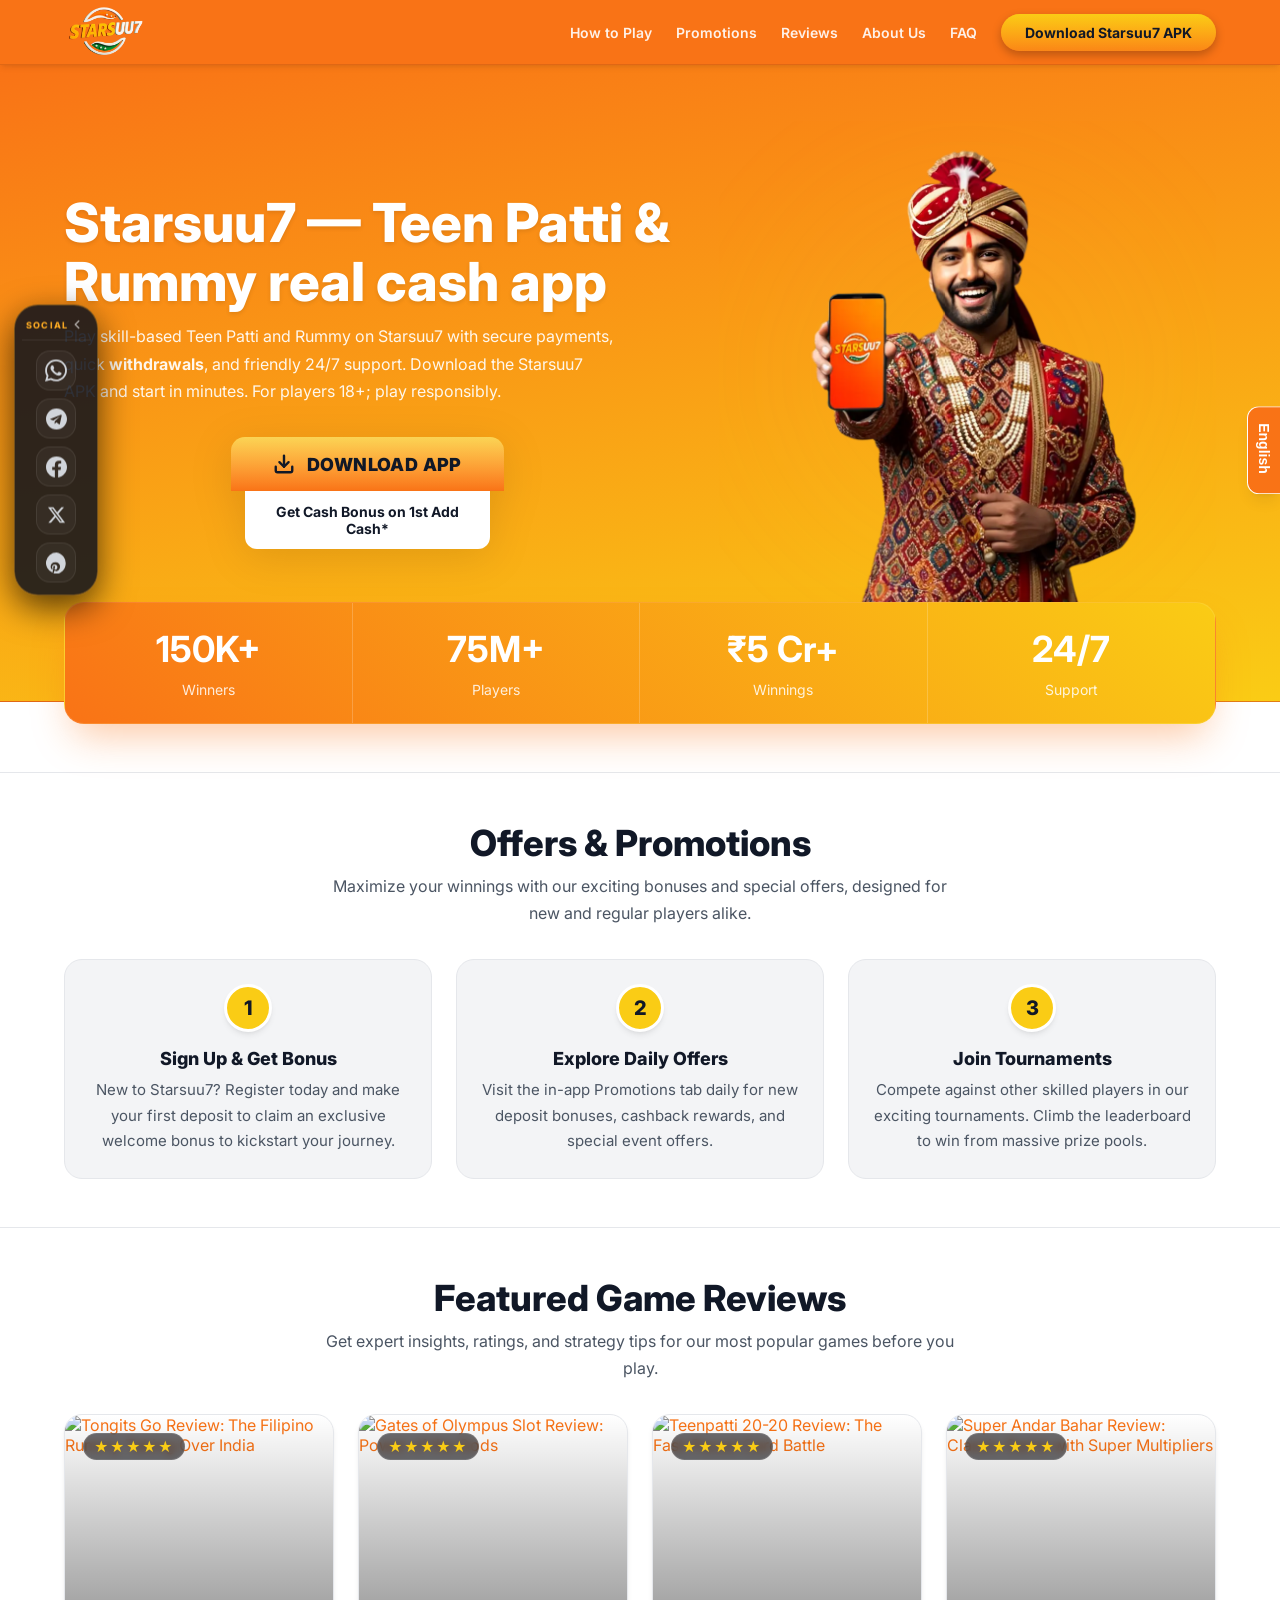
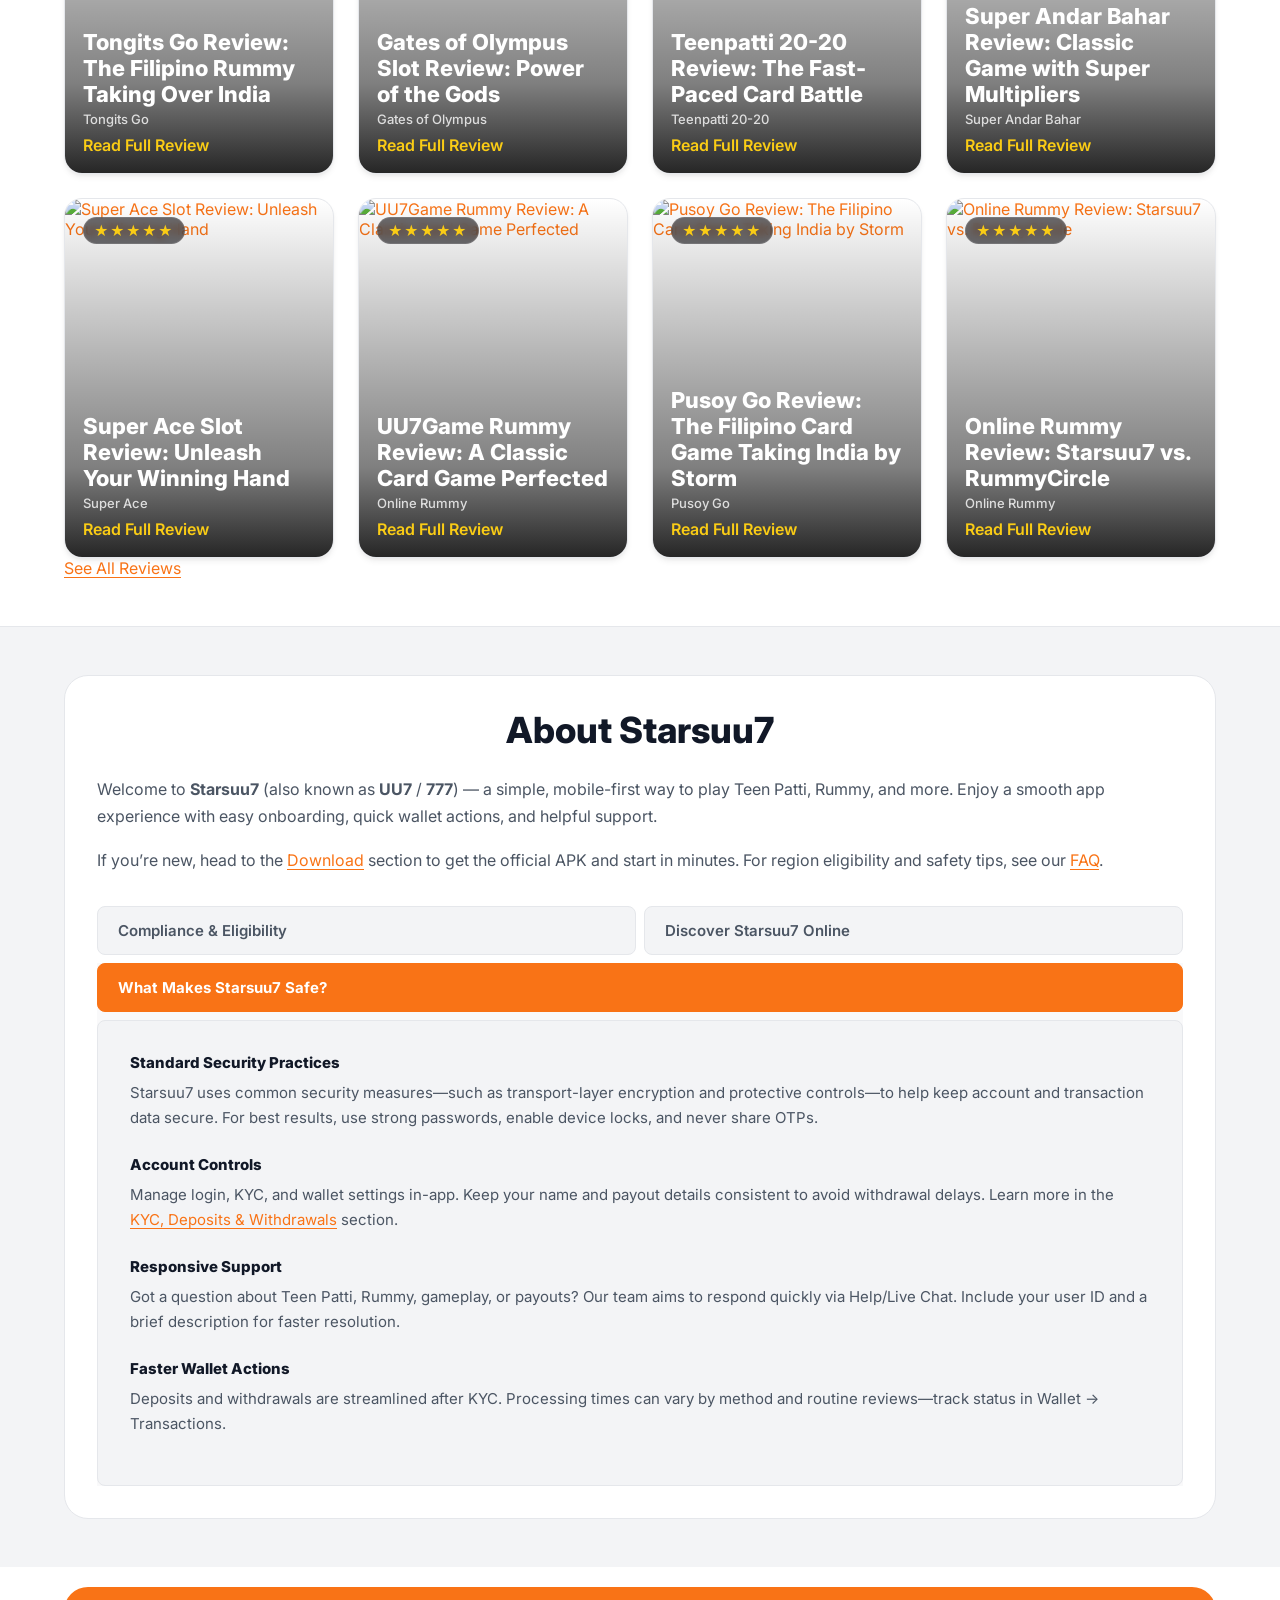
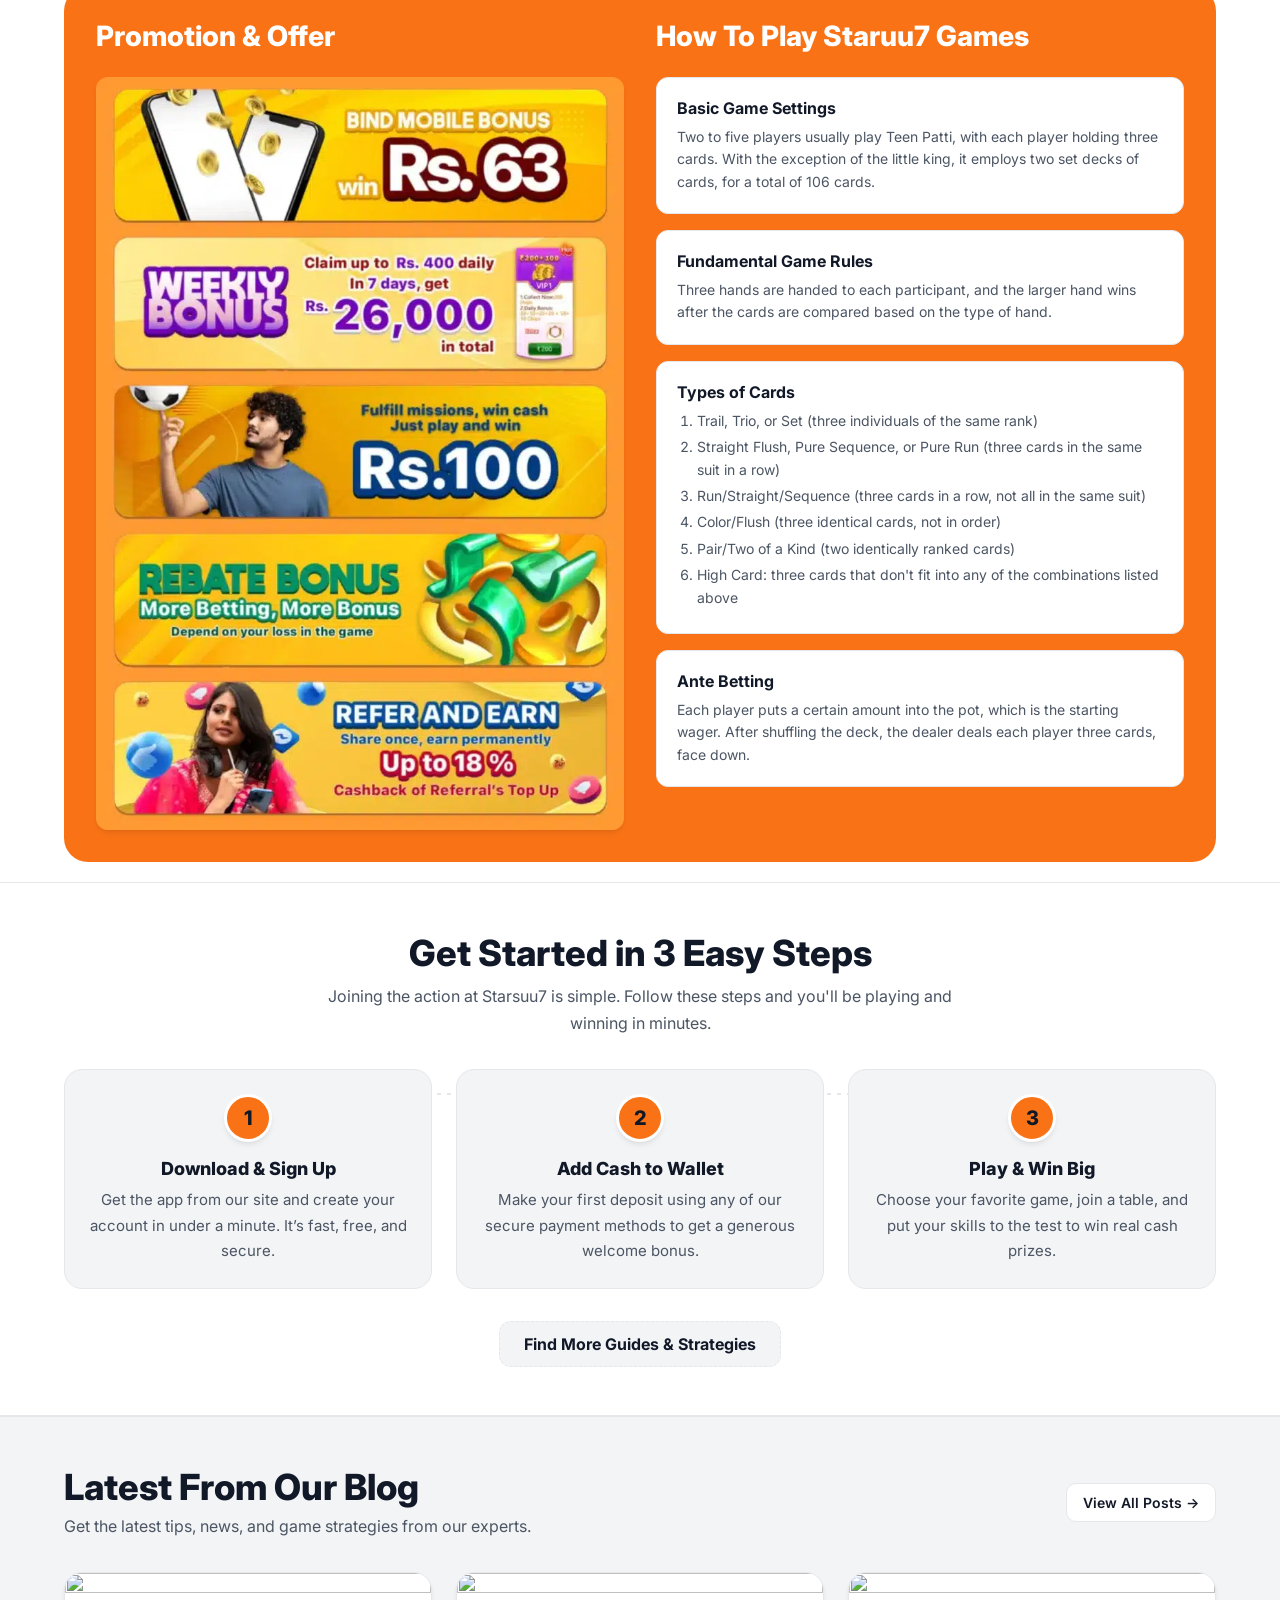
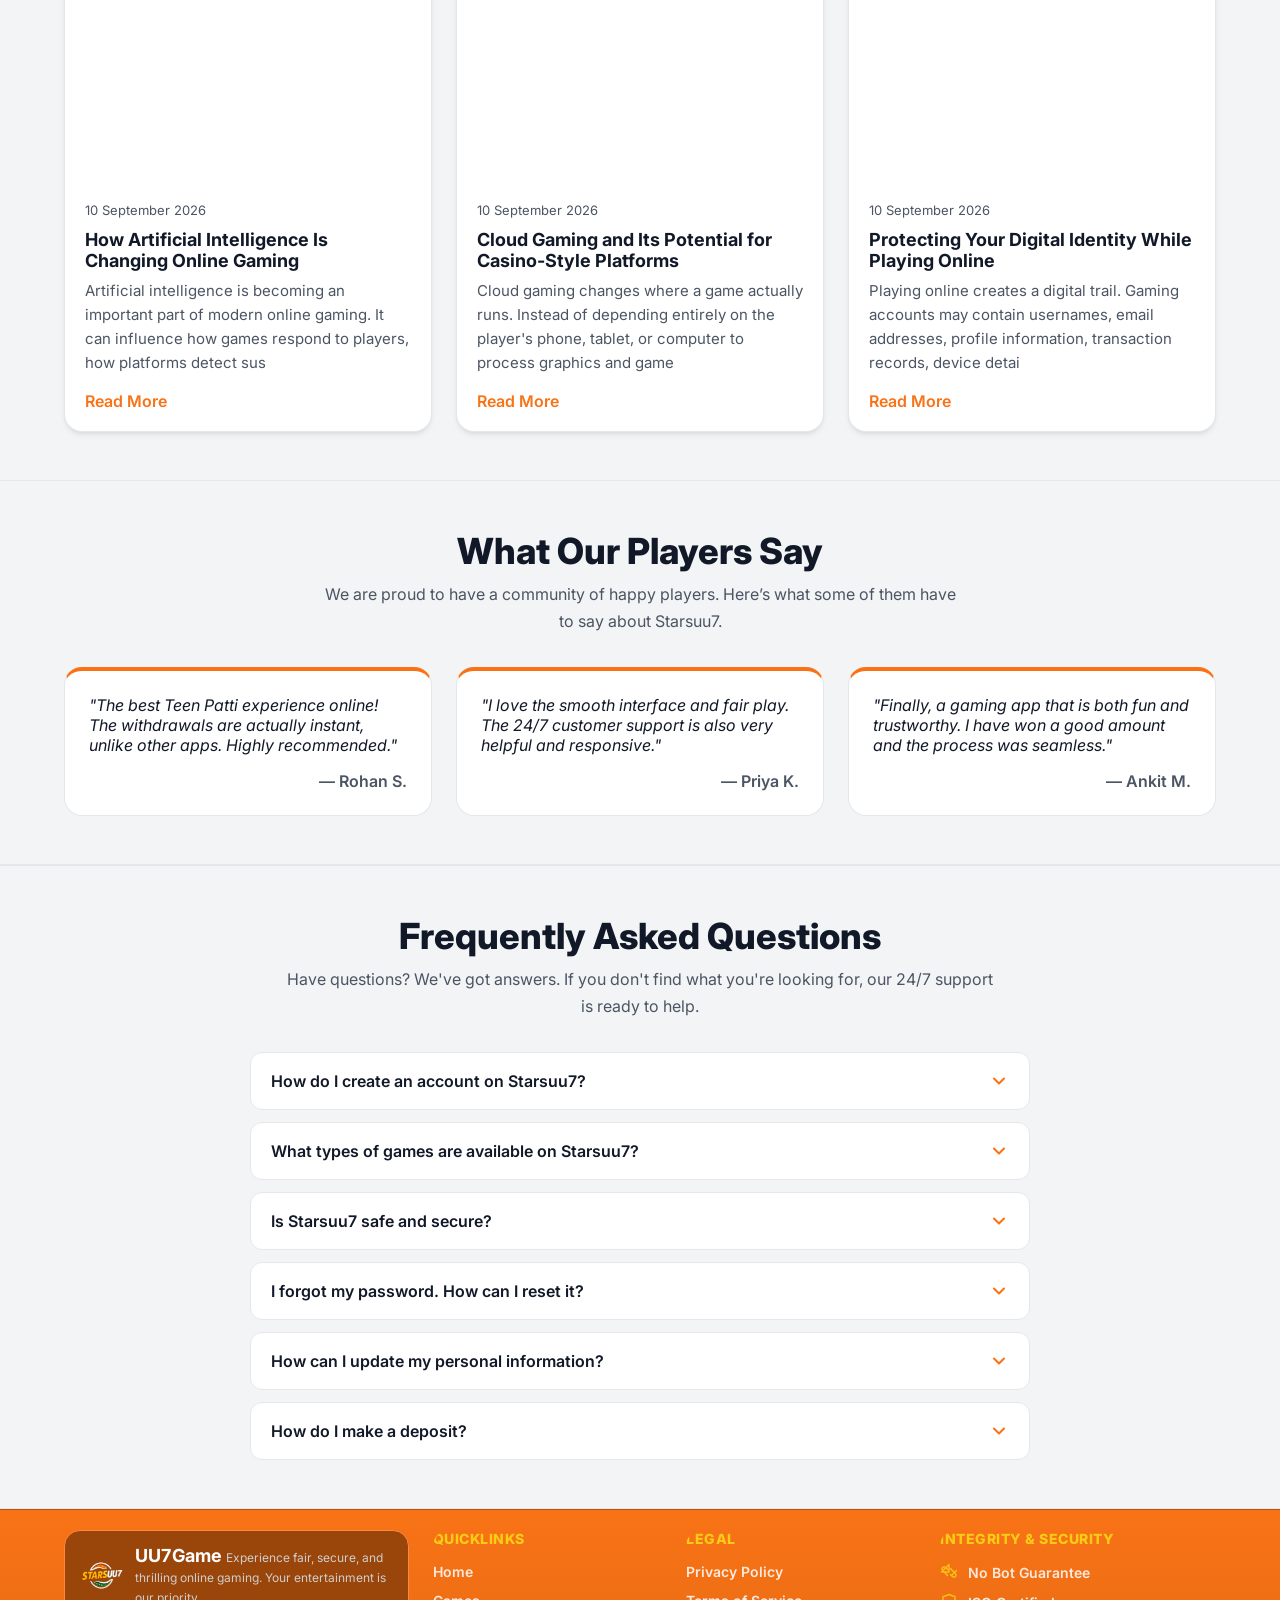
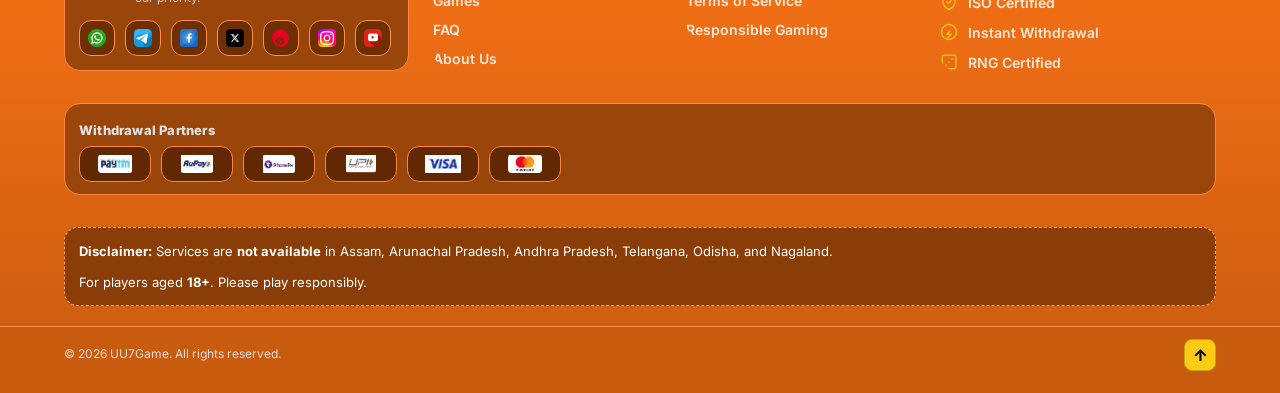
==== commit 0ea32d64: "feat: update APK download link to UU7.41xzay.apk" ====
--- a/index_raw.html
+++ b/index_raw.html
@@ -1,4 +1,4 @@
-<!DOCTYPE html><html lang="en" dir="ltr" data-astro-cid-5hce7sga> <head><meta charset="utf-8"><meta http-equiv="X-UA-Compatible" content="IE=edge"><meta name="viewport" content="width=device-width, initial-scale=1"><title>Starsuu7 (UU7 • 777) — Teen Patti &amp; Rummy Real Cash App in India</title><meta name="description" content="Play Teen Patti &#38; Rummy on Starsuu7 (also known as UU7 / 777). Secure deposits, instant withdrawals, and 24/7 support. Download Starsuu7 APK and start winning today. 18+ only."><meta name="keywords" content="Starsuu7, UU7, 777, Starsuu7 app, Starsuu7 APK, Teen Patti app, Rummy app, real cash games India, Teen Patti real money, Rummy real money, Starsuu7 download"><link rel="canonical" href="https://uu7stars.com/"><link rel="alternate" hreflang="en" href="https://uu7stars.com/"><link rel="alternate" hreflang="hi" href="https://uu7stars.com/hi/"><link rel="alternate" hreflang="x-default" href="https://uu7stars.com/"><meta name="theme-color" content="#f97316"><meta name="robots" content="index,follow,max-snippet:-1,max-image-preview:large,max-video-preview:-1"><link rel="icon" href="/logo.webp" type="image/webp"><link rel="icon" href="/favicon.ico" sizes="any"><link rel="apple-touch-icon" href="/apple-touch-icon.png"><link rel="manifest" href="/site.webmanifest"><link rel="preconnect" href="https://fonts.googleapis.com"><link rel="preconnect" href="https://fonts.gstatic.com" crossorigin><link href="https://fonts.googleapis.com/css2?family=Inter:wght@400..800&display=swap" rel="stylesheet"><meta property="og:site_name" content="UU7Game"><meta property="og:type" content="website"><meta property="og:locale" content="en_IN"><meta property="og:title" content="Starsuu7 (UU7 • 777) — Teen Patti &#38; Rummy Real Cash App in India"><meta property="og:description" content="Play Teen Patti &#38; Rummy on Starsuu7 (also known as UU7 / 777). Secure deposits, instant withdrawals, and 24/7 support. Download Starsuu7 APK and start winning today. 18+ only."><meta property="og:url" content="https://uu7stars.com/"><meta property="og:image" content="https://uu7stars.com/wordpress/STARSUU7-Game.webp"><meta property="og:image:alt" content="Starsuu7 — Teen Patti & Rummy"><meta name="twitter:card" content="summary_large_image"><meta name="twitter:title" content="Starsuu7 (UU7 • 777) — Teen Patti &#38; Rummy Real Cash App in India"><meta name="twitter:description" content="Play Teen Patti &#38; Rummy on Starsuu7 (also known as UU7 / 777). Secure deposits, instant withdrawals, and 24/7 support. Download Starsuu7 APK and start winning today. 18+ only."><meta name="twitter:image" content="https://uu7stars.com/wordpress/STARSUU7-Game.webp"><meta name="twitter:site" content="@starsuu7"><meta name="ahrefs-site-verification" content="9b4a068be0accae70bb69802a875d1f5d6f987bb64e6f428005d97af07a52f2c"><meta name="google-site-verification" content="yGLWe1FGWdcnaKH7bgfVCE-tMOZDHvLMdOw49TLevfQ"><script async src="https://www.googletagmanager.com/gtag/js?id=G-5K2MD6SBZG"></script><script>(function(){const googleAnalyticsId = "G-5K2MD6SBZG";
+﻿<!DOCTYPE html><html lang="en" dir="ltr" data-astro-cid-5hce7sga> <head><meta charset="utf-8"><meta http-equiv="X-UA-Compatible" content="IE=edge"><meta name="viewport" content="width=device-width, initial-scale=1"><title>Starsuu7 (UU7 • 777) — Teen Patti &amp; Rummy Real Cash App in India</title><meta name="description" content="Play Teen Patti &#38; Rummy on Starsuu7 (also known as UU7 / 777). Secure deposits, instant withdrawals, and 24/7 support. Download Starsuu7 APK and start winning today. 18+ only."><meta name="keywords" content="Starsuu7, UU7, 777, Starsuu7 app, Starsuu7 APK, Teen Patti app, Rummy app, real cash games India, Teen Patti real money, Rummy real money, Starsuu7 download"><link rel="canonical" href="https://uu7stars.com/"><link rel="alternate" hreflang="en" href="https://uu7stars.com/"><link rel="alternate" hreflang="hi" href="https://uu7stars.com/hi/"><link rel="alternate" hreflang="x-default" href="https://uu7stars.com/"><meta name="theme-color" content="#f97316"><meta name="robots" content="index,follow,max-snippet:-1,max-image-preview:large,max-video-preview:-1"><link rel="icon" href="/logo.webp" type="image/webp"><link rel="icon" href="/favicon.ico" sizes="any"><link rel="apple-touch-icon" href="/apple-touch-icon.png"><link rel="manifest" href="/site.webmanifest"><link rel="preconnect" href="https://fonts.googleapis.com"><link rel="preconnect" href="https://fonts.gstatic.com" crossorigin><link href="https://fonts.googleapis.com/css2?family=Inter:wght@400..800&display=swap" rel="stylesheet"><meta property="og:site_name" content="UU7Game"><meta property="og:type" content="website"><meta property="og:locale" content="en_IN"><meta property="og:title" content="Starsuu7 (UU7 • 777) — Teen Patti &#38; Rummy Real Cash App in India"><meta property="og:description" content="Play Teen Patti &#38; Rummy on Starsuu7 (also known as UU7 / 777). Secure deposits, instant withdrawals, and 24/7 support. Download Starsuu7 APK and start winning today. 18+ only."><meta property="og:url" content="https://uu7stars.com/"><meta property="og:image" content="https://uu7stars.com/wordpress/STARSUU7-Game.webp"><meta property="og:image:alt" content="Starsuu7 — Teen Patti & Rummy"><meta name="twitter:card" content="summary_large_image"><meta name="twitter:title" content="Starsuu7 (UU7 • 777) — Teen Patti &#38; Rummy Real Cash App in India"><meta name="twitter:description" content="Play Teen Patti &#38; Rummy on Starsuu7 (also known as UU7 / 777). Secure deposits, instant withdrawals, and 24/7 support. Download Starsuu7 APK and start winning today. 18+ only."><meta name="twitter:image" content="https://uu7stars.com/wordpress/STARSUU7-Game.webp"><meta name="twitter:site" content="@starsuu7"><meta name="ahrefs-site-verification" content="9b4a068be0accae70bb69802a875d1f5d6f987bb64e6f428005d97af07a52f2c"><meta name="google-site-verification" content="yGLWe1FGWdcnaKH7bgfVCE-tMOZDHvLMdOw49TLevfQ"><script async src="https://www.googletagmanager.com/gtag/js?id=G-5K2MD6SBZG"></script><script>(function(){const googleAnalyticsId = "G-5K2MD6SBZG";
 
         window.dataLayer = window.dataLayer || [];
         function gtag(){ dataLayer.push(arguments); }
@@ -24,12 +24,12 @@
   gtag('js', new Date());
 
   gtag('config', 'G-5QMS3609TQ');
-</script><script type="application/ld+json">[{"@context":"https://schema.org","@type":"Organization","name":"UU7Game","url":"https://uu7stars.com/","logo":{"@type":"ImageObject","url":"https://uu7stars.com/uploads/image-1759834211509-54668189.webp"},"sameAs":["https://www.facebook.com/togetherweplaystarsuu7/","https://x.com/starsuu7game","https://in.pinterest.com/starsuu7india/","http://t.me/OfficialStarsuu7game","https://whatsapp.com/channel/0029Vb6HYJ2KLaHvG4hKr90Z","https://www.instagram.com/starsuu7india","https://www.youtube.com/@StarsUU7"],"alternateName":["UU7","777","Starsuu7 App"],"contactPoint":[{"@type":"ContactPoint","contactType":"customer support","availableLanguage":["en"],"url":"https://uu7stars.com/#support"}]},{"@context":"https://schema.org","@type":"WebSite","name":"UU7Game","url":"https://uu7stars.com/","inLanguage":"en-IN","potentialAction":{"@type":"SearchAction","target":"https://uu7stars.com/search?q={search_term_string}","query-input":"required name=search_term_string"}},{"@context":"https://schema.org","@type":"MobileApplication","name":"UU7Game","operatingSystem":"Android","applicationCategory":"GameApplication","inLanguage":"en-IN","url":"https://uu7stars.com/","image":"https://uu7stars.com/uploads/image-1759834211509-54668189.webp","contentRating":"18+","offers":{"@type":"Offer","price":"0","priceCurrency":"INR","availability":"https://schema.org/InStock","url":"https://d3b8otcma5z703.cloudfront.net/apk/UU7.40igyw.apk"},"downloadUrl":"https://d3b8otcma5z703.cloudfront.net/apk/UU7.40igyw.apk","softwareVersion":"1.0.0","fileSize":"22.1 MB","dateModified":"2025-10-03T00:00:00.000Z","publisher":{"@type":"Organization","name":"UU7Game","url":"https://uu7stars.com/","logo":{"@type":"ImageObject","url":"https://uu7stars.com/uploads/image-1759834211509-54668189.webp"}}},{"@context":"https://schema.org","@type":"SoftwareApplication","name":"UU7Game","operatingSystem":"Android","applicationCategory":"GameApplication","offers":{"@type":"Offer","price":"0","priceCurrency":"INR","url":"https://d3b8otcma5z703.cloudfront.net/apk/UU7.40igyw.apk"},"downloadUrl":"https://d3b8otcma5z703.cloudfront.net/apk/UU7.40igyw.apk"},{"@context":"https://schema.org","@type":"WebPage","name":"Starsuu7 (UU7 • 777) — Teen Patti & Rummy Real Cash App in India","description":"Play Teen Patti & Rummy on Starsuu7 (also known as UU7 / 777). Secure deposits, instant withdrawals, and 24/7 support. Download Starsuu7 APK and start winning today. 18+ only.","url":"https://uu7stars.com/","isPartOf":{"@type":"WebSite","url":"https://uu7stars.com/","name":"UU7Game"},"inLanguage":"en-IN"}]</script><link rel="stylesheet" href="/_astro/_slug_.BrQZrVfO.css">
+</script><script type="application/ld+json">[{"@context":"https://schema.org","@type":"Organization","name":"UU7Game","url":"https://uu7stars.com/","logo":{"@type":"ImageObject","url":"https://uu7stars.com/uploads/image-1759834211509-54668189.webp"},"sameAs":["https://www.facebook.com/togetherweplaystarsuu7/","https://x.com/starsuu7game","https://in.pinterest.com/starsuu7india/","http://t.me/OfficialStarsuu7game","https://whatsapp.com/channel/0029Vb6HYJ2KLaHvG4hKr90Z","https://www.instagram.com/starsuu7india","https://www.youtube.com/@StarsUU7"],"alternateName":["UU7","777","Starsuu7 App"],"contactPoint":[{"@type":"ContactPoint","contactType":"customer support","availableLanguage":["en"],"url":"https://uu7stars.com/#support"}]},{"@context":"https://schema.org","@type":"WebSite","name":"UU7Game","url":"https://uu7stars.com/","inLanguage":"en-IN","potentialAction":{"@type":"SearchAction","target":"https://uu7stars.com/search?q={search_term_string}","query-input":"required name=search_term_string"}},{"@context":"https://schema.org","@type":"MobileApplication","name":"UU7Game","operatingSystem":"Android","applicationCategory":"GameApplication","inLanguage":"en-IN","url":"https://uu7stars.com/","image":"https://uu7stars.com/uploads/image-1759834211509-54668189.webp","contentRating":"18+","offers":{"@type":"Offer","price":"0","priceCurrency":"INR","availability":"https://schema.org/InStock","url":"https://d3b8otcma5z703.cloudfront.net/apk/UU7.41xzay.apk"},"downloadUrl":"https://d3b8otcma5z703.cloudfront.net/apk/UU7.41xzay.apk","softwareVersion":"1.0.0","fileSize":"22.1 MB","dateModified":"2025-10-03T00:00:00.000Z","publisher":{"@type":"Organization","name":"UU7Game","url":"https://uu7stars.com/","logo":{"@type":"ImageObject","url":"https://uu7stars.com/uploads/image-1759834211509-54668189.webp"}}},{"@context":"https://schema.org","@type":"SoftwareApplication","name":"UU7Game","operatingSystem":"Android","applicationCategory":"GameApplication","offers":{"@type":"Offer","price":"0","priceCurrency":"INR","url":"https://d3b8otcma5z703.cloudfront.net/apk/UU7.41xzay.apk"},"downloadUrl":"https://d3b8otcma5z703.cloudfront.net/apk/UU7.41xzay.apk"},{"@context":"https://schema.org","@type":"WebPage","name":"Starsuu7 (UU7 • 777) — Teen Patti & Rummy Real Cash App in India","description":"Play Teen Patti & Rummy on Starsuu7 (also known as UU7 / 777). Secure deposits, instant withdrawals, and 24/7 support. Download Starsuu7 APK and start winning today. 18+ only.","url":"https://uu7stars.com/","isPartOf":{"@type":"WebSite","url":"https://uu7stars.com/","name":"UU7Game"},"inLanguage":"en-IN"}]</script><link rel="stylesheet" href="/_astro/_slug_.BrQZrVfO.css">
 <link rel="stylesheet" href="/_astro/index.D15ZxbO5.css">
-<style>@media(max-width:767px){.desktop-layout{display:none!important}.mobile-layout{display:block!important}}@media(min-width:768px){.desktop-layout{display:block!important}.mobile-layout{display:none!important}}.tabbar-safe{grid-template-columns:repeat(4,1fr)!important}</style></head> <body data-astro-cid-5hce7sga> <a id="top" href="#main" class="skiplink" data-astro-cid-5hce7sga>Skip to content</a> <main id="main" data-astro-cid-5hce7sga>   <div class="desktop-layout" data-astro-cid-j7pv25f6> <header class="site-header" role="banner" data-astro-cid-3ef6ksr2> <div class="container bar" data-astro-cid-3ef6ksr2>  <a href="/" class="brand" aria-label="Starsuu7 — Home" data-astro-cid-3ef6ksr2> <img src="/logo.webp" alt="Starsuu7 logo" width="80" height="80" class="logo" decoding="async" loading="eager" data-astro-cid-3ef6ksr2> </a>  <nav class="nav" aria-label="Primary" data-astro-cid-3ef6ksr2> <a href="/#how" class="link" data-analytics="nav_how" data-astro-cid-3ef6ksr2>How to Play</a><a href="/#promos" class="link" data-analytics="nav_promotions" data-astro-cid-3ef6ksr2>Promotions</a><a href="/#testimonials" class="link" data-analytics="nav_reviews" data-astro-cid-3ef6ksr2>Reviews</a><a href="/#about" class="link" data-analytics="nav_about" data-astro-cid-3ef6ksr2>About Us</a><a href="/#faq" class="link" data-analytics="nav_faq" data-astro-cid-3ef6ksr2>FAQ</a>  <a href="https://d3b8otcma5z703.cloudfront.net/apk/UU7.40igyw.apk" download class="btn-header-download" data-analytics="nav_download_cta" aria-label="Download Starsuu7 APK" data-astro-cid-3ef6ksr2> Download Starsuu7 APK </a> </nav>  <details class="mobile" data-mobile-menu data-astro-cid-3ef6ksr2> <summary aria-label="Open menu" class="hamburger" role="button" tabindex="0" data-astro-cid-3ef6ksr2> <svg xmlns="http://www.w3.org/2000/svg" width="24" height="24" viewBox="0 0 24 24" fill="none" stroke="currentColor" stroke-width="2" stroke-linecap="round" stroke-linejoin="round" aria-hidden="true" data-astro-cid-3ef6ksr2> <line x1="4" x2="20" y1="12" y2="12" data-astro-cid-3ef6ksr2></line> <line x1="4" x2="20" y1="6" y2="6" data-astro-cid-3ef6ksr2></line> <line x1="4" x2="20" y1="18" y2="18" data-astro-cid-3ef6ksr2></line> </svg> </summary> <div class="sheet" role="menu" aria-label="Mobile menu" data-astro-cid-3ef6ksr2> <a href="/#how" class="mlink" role="menuitem" data-analytics="nav_how_mobile" data-astro-cid-3ef6ksr2>How to Play</a><a href="/#promos" class="mlink" role="menuitem" data-analytics="nav_promotions_mobile" data-astro-cid-3ef6ksr2>Promotions</a><a href="/#testimonials" class="mlink" role="menuitem" data-analytics="nav_reviews_mobile" data-astro-cid-3ef6ksr2>Reviews</a><a href="/#about" class="mlink" role="menuitem" data-analytics="nav_about_mobile" data-astro-cid-3ef6ksr2>About Us</a><a href="/#faq" class="mlink" role="menuitem" data-analytics="nav_faq_mobile" data-astro-cid-3ef6ksr2>FAQ</a>  <a href="https://d3b8otcma5z703.cloudfront.net/apk/UU7.40igyw.apk" download class="mbtn" role="menuitem" data-analytics="nav_download_cta_mobile" data-astro-cid-3ef6ksr2>Download Starsuu7 APK</a> </div> </details> </div> </header>  <script>
+<style>@media(max-width:767px){.desktop-layout{display:none!important}.mobile-layout{display:block!important}}@media(min-width:768px){.desktop-layout{display:block!important}.mobile-layout{display:none!important}}.tabbar-safe{grid-template-columns:repeat(4,1fr)!important}</style></head> <body data-astro-cid-5hce7sga> <a id="top" href="#main" class="skiplink" data-astro-cid-5hce7sga>Skip to content</a> <main id="main" data-astro-cid-5hce7sga>   <div class="desktop-layout" data-astro-cid-j7pv25f6> <header class="site-header" role="banner" data-astro-cid-3ef6ksr2> <div class="container bar" data-astro-cid-3ef6ksr2>  <a href="/" class="brand" aria-label="Starsuu7 — Home" data-astro-cid-3ef6ksr2> <img src="/logo.webp" alt="Starsuu7 logo" width="80" height="80" class="logo" decoding="async" loading="eager" data-astro-cid-3ef6ksr2> </a>  <nav class="nav" aria-label="Primary" data-astro-cid-3ef6ksr2> <a href="/#how" class="link" data-analytics="nav_how" data-astro-cid-3ef6ksr2>How to Play</a><a href="/#promos" class="link" data-analytics="nav_promotions" data-astro-cid-3ef6ksr2>Promotions</a><a href="/#testimonials" class="link" data-analytics="nav_reviews" data-astro-cid-3ef6ksr2>Reviews</a><a href="/#about" class="link" data-analytics="nav_about" data-astro-cid-3ef6ksr2>About Us</a><a href="/#faq" class="link" data-analytics="nav_faq" data-astro-cid-3ef6ksr2>FAQ</a>  <a href="https://d3b8otcma5z703.cloudfront.net/apk/UU7.41xzay.apk" download class="btn-header-download" data-analytics="nav_download_cta" aria-label="Download Starsuu7 APK" data-astro-cid-3ef6ksr2> Download Starsuu7 APK </a> </nav>  <details class="mobile" data-mobile-menu data-astro-cid-3ef6ksr2> <summary aria-label="Open menu" class="hamburger" role="button" tabindex="0" data-astro-cid-3ef6ksr2> <svg xmlns="http://www.w3.org/2000/svg" width="24" height="24" viewBox="0 0 24 24" fill="none" stroke="currentColor" stroke-width="2" stroke-linecap="round" stroke-linejoin="round" aria-hidden="true" data-astro-cid-3ef6ksr2> <line x1="4" x2="20" y1="12" y2="12" data-astro-cid-3ef6ksr2></line> <line x1="4" x2="20" y1="6" y2="6" data-astro-cid-3ef6ksr2></line> <line x1="4" x2="20" y1="18" y2="18" data-astro-cid-3ef6ksr2></line> </svg> </summary> <div class="sheet" role="menu" aria-label="Mobile menu" data-astro-cid-3ef6ksr2> <a href="/#how" class="mlink" role="menuitem" data-analytics="nav_how_mobile" data-astro-cid-3ef6ksr2>How to Play</a><a href="/#promos" class="mlink" role="menuitem" data-analytics="nav_promotions_mobile" data-astro-cid-3ef6ksr2>Promotions</a><a href="/#testimonials" class="mlink" role="menuitem" data-analytics="nav_reviews_mobile" data-astro-cid-3ef6ksr2>Reviews</a><a href="/#about" class="mlink" role="menuitem" data-analytics="nav_about_mobile" data-astro-cid-3ef6ksr2>About Us</a><a href="/#faq" class="mlink" role="menuitem" data-analytics="nav_faq_mobile" data-astro-cid-3ef6ksr2>FAQ</a>  <a href="https://d3b8otcma5z703.cloudfront.net/apk/UU7.41xzay.apk" download class="mbtn" role="menuitem" data-analytics="nav_download_cta_mobile" data-astro-cid-3ef6ksr2>Download Starsuu7 APK</a> </div> </details> </div> </header>  <script>
   // Script remains unchanged
   (function(){ const menu = document.querySelector('details[data-mobile-menu]'); const summary = menu?.querySelector('summary.hamburger'); const sheet = menu?.querySelector('.sheet'); if (!menu || !summary || !sheet) return; function openMenu() { menu.setAttribute('open', ''); } function closeMenu() { menu.removeAttribute('open'); } summary.addEventListener('click', (e) => { e.preventDefault(); menu.hasAttribute('open') ? closeMenu() : openMenu(); }, { passive: false }); summary.addEventListener('keydown', (e) => { if (e.key === 'Enter' || e.key === ' ') { e.preventDefault(); menu.hasAttribute('open') ? closeMenu() : openMenu(); } }); document.addEventListener('click', (e) => { if (!menu.hasAttribute('open')) return; const t = e.target; if (!(t instanceof Element)) return; if (!t.closest('details[data-mobile-menu]')) closeMenu(); }); sheet.addEventListener('click', (e) => { const t = e.target; if (t instanceof Element && t.closest('a')) closeMenu(); }); function haptic(){ try { navigator.vibrate && navigator.vibrate(12); } catch(_) {} } document.addEventListener('click', (e) => { const el = e.target; const a = el && el.closest && el.closest('[data-analytics]'); if (!a) return; const name = a.getAttribute('data-analytics') || 'nav_click'; try { if (window.gtag) window.gtag('event', name, { label: name }); } catch(_){} haptic(); }, { passive: true }); })();
-</script> <main data-astro-cid-j7pv25f6>  <section class="hero" role="region" aria-label="Starsuu7 introduction" data-astro-cid-bbe6dxrz> <div class="container hero__inner" data-astro-cid-bbe6dxrz> <div class="hero__copy" data-astro-cid-bbe6dxrz>  <h1 data-astro-cid-bbe6dxrz>Starsuu7 — Teen Patti &amp; Rummy real cash app</h1>  <p class="lead" data-astro-cid-bbe6dxrz>Play skill-based Teen Patti and Rummy on Starsuu7 with secure payments, quick <strong>withdrawals</strong>, and friendly 24/7 support. Download the Starsuu7 APK and start in minutes. For players 18+; play responsibly.</p> <div class="cta-group" data-astro-cid-bbe6dxrz>  <a href="https://d3b8otcma5z703.cloudfront.net/apk/UU7.40igyw.apk" download class="hero-cta-unit" aria-label="Download the Starsuu7 app" data-astro-cid-bbe6dxrz> <div class="btn-hero-top" data-astro-cid-bbe6dxrz> <svg aria-hidden="true" viewBox="0 0 24 24" width="22" height="22" fill="none" stroke="currentColor" stroke-width="2.6" stroke-linecap="round" stroke-linejoin="round" data-astro-cid-bbe6dxrz> <path d="M21 15v4a2 2 0 0 1-2 2H5a2 2 0 0 1-2-2v-4" data-astro-cid-bbe6dxrz></path> <polyline points="7 10 12 15 17 10" data-astro-cid-bbe6dxrz></polyline> <line x1="12" x2="12" y1="15" y2="3" data-astro-cid-bbe6dxrz></line> </svg>  <span data-astro-cid-bbe6dxrz>Download App</span> </div> <div class="btn-hero-bonus" data-astro-cid-bbe6dxrz>  Get Cash Bonus on 1st Add Cash* </div> </a> </div> </div> <div class="art-wrap" data-astro-cid-bbe6dxrz> <picture class="hero-art-picture" data-astro-cid-bbe6dxrz> <source srcset="/wordpress/STARSUU7-Game.webp 1x" type="image/webp" data-astro-cid-bbe6dxrz> <img class="hero__art" src="/wordpress/STARSUU7-Game.webp" alt="Starsuu7 app — Teen Patti &#38; Rummy real cash games" decoding="async" fetchpriority="high" loading="eager" width="1160" height="1000" sizes="(max-width: 980px) 90vw, 44vw" data-astro-cid-bbe6dxrz> </picture> <noscript> <img class="hero__art noscript" src="/wordpress/STARSUU7-Game.webp" width="1160" height="1000" alt="Starsuu7 app — Teen Patti &#38; Rummy real cash games" data-astro-cid-bbe6dxrz> </noscript> </div> </div> </section>  <section class="stats-section" data-astro-cid-bhxv2qxz> <div class="container" data-astro-cid-bhxv2qxz> <div class="stats-card" data-astro-cid-bhxv2qxz> <div class="stat" data-astro-cid-bhxv2qxz> <span class="stat__num" data-astro-cid-bhxv2qxz>150K+</span>  <span class="stat__label" data-astro-cid-bhxv2qxz>Winners</span> </div> <div class="stat" data-astro-cid-bhxv2qxz> <span class="stat__num" data-astro-cid-bhxv2qxz>75M+</span>  <span class="stat__label" data-astro-cid-bhxv2qxz>Players</span> </div> <div class="stat" data-astro-cid-bhxv2qxz> <span class="stat__num" data-astro-cid-bhxv2qxz>₹5 Cr+</span>  <span class="stat__label" data-astro-cid-bhxv2qxz>Winnings</span> </div> <div class="stat" data-astro-cid-bhxv2qxz> <span class="stat__num" data-astro-cid-bhxv2qxz>24/7</span>  <span class="stat__label" data-astro-cid-bhxv2qxz>Support</span> </div> </div> </div> </section>  <section class="promos-section-steps" data-astro-cid-mlur2e2m> <div class="container" data-astro-cid-mlur2e2m> <header class="section-head" data-astro-cid-mlur2e2m>  <h2 data-astro-cid-mlur2e2m>Offers &amp; Promotions</h2> <p class="muted" data-astro-cid-mlur2e2m>Maximize your winnings with our exciting bonuses and special offers, designed for new and regular players alike.</p> </header> <div class="grid" data-astro-cid-mlur2e2m>  <div class="step-card" data-astro-cid-mlur2e2m> <div class="number" aria-hidden="true" data-astro-cid-mlur2e2m>1</div> <h3 class="title" data-astro-cid-mlur2e2m>Sign Up &amp; Get Bonus</h3> <p class="body" data-astro-cid-mlur2e2m>New to Starsuu7? Register today and make your first deposit to claim an exclusive welcome bonus to kickstart your journey.</p> </div><div class="step-card" data-astro-cid-mlur2e2m> <div class="number" aria-hidden="true" data-astro-cid-mlur2e2m>2</div> <h3 class="title" data-astro-cid-mlur2e2m>Explore Daily Offers</h3> <p class="body" data-astro-cid-mlur2e2m>Visit the in-app Promotions tab daily for new deposit bonuses, cashback rewards, and special event offers.</p> </div><div class="step-card" data-astro-cid-mlur2e2m> <div class="number" aria-hidden="true" data-astro-cid-mlur2e2m>3</div> <h3 class="title" data-astro-cid-mlur2e2m>Join Tournaments</h3> <p class="body" data-astro-cid-mlur2e2m>Compete against other skilled players in our exciting tournaments. Climb the leaderboard to win from massive prize pools.</p> </div> </div> </div> </section>  <section id="games" class="game-grid-section" data-astro-cid-t3j5dbjl> <div class="container" data-astro-cid-t3j5dbjl> <header class="section-head" data-astro-cid-t3j5dbjl>  <h2 data-astro-cid-t3j5dbjl>Featured Game Reviews</h2> <p class="muted" data-astro-cid-t3j5dbjl>Get expert insights, ratings, and strategy tips for our most popular games before you play.</p> </header> <div class="grid" data-astro-cid-t3j5dbjl> <a href="/reviews/tongits-go-review" class="game-card" data-astro-cid-t3j5dbjl> <img src="https://admin.starsuu7game.com/uploads/image-1759849300769-49487057.webp" alt="Tongits Go Review: The Filipino Rummy Taking Over India" class="art" loading="lazy" width="300" height="400" data-astro-cid-t3j5dbjl> <div class="overlay" data-astro-cid-t3j5dbjl>  <div class="rating" aria-label="Rating: 4.5 out of 5 stars" data-astro-cid-t3j5dbjl> ★★★★★ </div> <div class="content" data-astro-cid-t3j5dbjl> <h3 class="title" data-astro-cid-t3j5dbjl>Tongits Go Review: The Filipino Rummy Taking Over India</h3> <span class="category" data-astro-cid-t3j5dbjl>Tongits Go</span>  <span class="cta" data-astro-cid-t3j5dbjl>Read Full Review</span> </div> </div> </a><a href="/reviews/gates-of-olympus-review" class="game-card" data-astro-cid-t3j5dbjl> <img src="https://admin.starsuu7game.com/uploads/image-1759849530547-541997101.webp" alt="Gates of Olympus Slot Review: Power of the Gods" class="art" loading="lazy" width="300" height="400" data-astro-cid-t3j5dbjl> <div class="overlay" data-astro-cid-t3j5dbjl>  <div class="rating" aria-label="Rating: 4.9 out of 5 stars" data-astro-cid-t3j5dbjl> ★★★★★ </div> <div class="content" data-astro-cid-t3j5dbjl> <h3 class="title" data-astro-cid-t3j5dbjl>Gates of Olympus Slot Review: Power of the Gods</h3> <span class="category" data-astro-cid-t3j5dbjl>Gates of Olympus</span>  <span class="cta" data-astro-cid-t3j5dbjl>Read Full Review</span> </div> </div> </a><a href="/reviews/teenpatti-20-20-review" class="game-card" data-astro-cid-t3j5dbjl> <img src="https://admin.starsuu7game.com/uploads/image-1759849778011-795466697.webp" alt="Teenpatti 20-20 Review: The Fast-Paced Card Battle" class="art" loading="lazy" width="300" height="400" data-astro-cid-t3j5dbjl> <div class="overlay" data-astro-cid-t3j5dbjl>  <div class="rating" aria-label="Rating: 4.5 out of 5 stars" data-astro-cid-t3j5dbjl> ★★★★★ </div> <div class="content" data-astro-cid-t3j5dbjl> <h3 class="title" data-astro-cid-t3j5dbjl>Teenpatti 20-20 Review: The Fast-Paced Card Battle</h3> <span class="category" data-astro-cid-t3j5dbjl>Teenpatti 20-20</span>  <span class="cta" data-astro-cid-t3j5dbjl>Read Full Review</span> </div> </div> </a><a href="/reviews/super-andar-bahar-review" class="game-card" data-astro-cid-t3j5dbjl> <img src="https://admin.starsuu7game.com/uploads/image-1759849712382-511748770.webp" alt="Super Andar Bahar Review: Classic Game with Super Multipliers" class="art" loading="lazy" width="300" height="400" data-astro-cid-t3j5dbjl> <div class="overlay" data-astro-cid-t3j5dbjl>  <div class="rating" aria-label="Rating: 4.7 out of 5 stars" data-astro-cid-t3j5dbjl> ★★★★★ </div> <div class="content" data-astro-cid-t3j5dbjl> <h3 class="title" data-astro-cid-t3j5dbjl>Super Andar Bahar Review: Classic Game with Super Multipliers</h3> <span class="category" data-astro-cid-t3j5dbjl>Super Andar Bahar</span>  <span class="cta" data-astro-cid-t3j5dbjl>Read Full Review</span> </div> </div> </a><a href="/reviews/super-ace-review" class="game-card" data-astro-cid-t3j5dbjl> <img src="https://admin.starsuu7game.com/uploads/image-1759849694841-519688884.webp" alt="Super Ace Slot Review: Unleash Your Winning Hand" class="art" loading="lazy" width="300" height="400" data-astro-cid-t3j5dbjl> <div class="overlay" data-astro-cid-t3j5dbjl>  <div class="rating" aria-label="Rating: 4.7 out of 5 stars" data-astro-cid-t3j5dbjl> ★★★★★ </div> <div class="content" data-astro-cid-t3j5dbjl> <h3 class="title" data-astro-cid-t3j5dbjl>Super Ace Slot Review: Unleash Your Winning Hand</h3> <span class="category" data-astro-cid-t3j5dbjl>Super Ace</span>  <span class="cta" data-astro-cid-t3j5dbjl>Read Full Review</span> </div> </div> </a><a href="/reviews/rummy-review" class="game-card" data-astro-cid-t3j5dbjl> <img src="https://admin.starsuu7game.com/uploads/image-1759854773073-181713443.webp" alt="UU7Game Rummy Review: A Classic Card Game Perfected" class="art" loading="lazy" width="300" height="400" data-astro-cid-t3j5dbjl> <div class="overlay" data-astro-cid-t3j5dbjl>  <div class="rating" aria-label="Rating: 4.8 out of 5 stars" data-astro-cid-t3j5dbjl> ★★★★★ </div> <div class="content" data-astro-cid-t3j5dbjl> <h3 class="title" data-astro-cid-t3j5dbjl>UU7Game Rummy Review: A Classic Card Game Perfected</h3> <span class="category" data-astro-cid-t3j5dbjl>Online Rummy</span>  <span class="cta" data-astro-cid-t3j5dbjl>Read Full Review</span> </div> </div> </a><a href="/reviews/pusoy-go-review" class="game-card" data-astro-cid-t3j5dbjl> <img src="https://admin.starsuu7game.com/uploads/image-1759849687482-834898524.webp" alt="Pusoy Go Review: The Filipino Card Game Taking India by Storm" class="art" loading="lazy" width="300" height="400" data-astro-cid-t3j5dbjl> <div class="overlay" data-astro-cid-t3j5dbjl>  <div class="rating" aria-label="Rating: 4.6 out of 5 stars" data-astro-cid-t3j5dbjl> ★★★★★ </div> <div class="content" data-astro-cid-t3j5dbjl> <h3 class="title" data-astro-cid-t3j5dbjl>Pusoy Go Review: The Filipino Card Game Taking India by Storm</h3> <span class="category" data-astro-cid-t3j5dbjl>Pusoy Go</span>  <span class="cta" data-astro-cid-t3j5dbjl>Read Full Review</span> </div> </div> </a><a href="/reviews/online-rummy-review" class="game-card" data-astro-cid-t3j5dbjl> <img src="https://admin.starsuu7game.com/uploads/image-1759855080065-187314681.webp" alt="Online Rummy Review: Starsuu7 vs. RummyCircle" class="art" loading="lazy" width="300" height="400" data-astro-cid-t3j5dbjl> <div class="overlay" data-astro-cid-t3j5dbjl>  <div class="rating" aria-label="Rating: 4.9 out of 5 stars" data-astro-cid-t3j5dbjl> ★★★★★ </div> <div class="content" data-astro-cid-t3j5dbjl> <h3 class="title" data-astro-cid-t3j5dbjl>Online Rummy Review: Starsuu7 vs. RummyCircle</h3> <span class="category" data-astro-cid-t3j5dbjl>Online Rummy</span>  <span class="cta" data-astro-cid-t3j5dbjl>Read Full Review</span> </div> </div> </a> </div> <div class="more-link-container" data-astro-cid-t3j5dbjl>  <a href="/reviews/" class="btn-view-all" data-astro-cid-t3j5dbjl> See All Reviews </a> </div> </div> </section>  <section id="about" class="about-section" data-astro-cid-36vx2nbi> <div class="container" data-astro-cid-36vx2nbi> <div class="about-box" data-astro-cid-36vx2nbi> <header class="section-head" data-astro-cid-36vx2nbi>  <h2 data-astro-cid-36vx2nbi>About Starsuu7</h2> <div class="intro-text" data-astro-cid-36vx2nbi>  <p data-astro-cid-36vx2nbi>Welcome to <strong>Starsuu7</strong> (also known as <strong>UU7</strong> / <strong>777</strong>) — a simple, mobile-first way to play Teen Patti, Rummy, and more. Enjoy a smooth app experience with easy onboarding, quick wallet actions, and helpful support.</p> <p data-astro-cid-36vx2nbi>If you’re new, head to the <a href="https://d3b8otcma5z703.cloudfront.net/apk/UU7.40igyw.apk" download>Download</a> section to get the official APK and start in minutes. For region eligibility and safety tips, see our <a href="/faq#compliance">FAQ</a>.</p> </div> </header> <div class="tabs-accordion-container" data-astro-cid-36vx2nbi>  <details class="accordion-item" open data-astro-cid-36vx2nbi> <summary class="accordion-title" data-astro-cid-36vx2nbi> <span class="accordion-title-text" data-astro-cid-36vx2nbi>What Makes Starsuu7 Safe?</span> <svg class="icon" viewBox="0 0 24 24" aria-hidden="true" data-astro-cid-36vx2nbi><path d="m6 9 6 6 6-6" data-astro-cid-36vx2nbi></path></svg> </summary> <div class="accordion-content" data-astro-cid-36vx2nbi> <h4 data-astro-cid-36vx2nbi>Standard Security Practices</h4> <p data-astro-cid-36vx2nbi>Starsuu7 uses common security measures—such as transport-layer encryption and protective controls—to help keep account and transaction data secure. For best results, use strong passwords, enable device locks, and never share OTPs.</p> <h4 data-astro-cid-36vx2nbi>Account Controls</h4> <p data-astro-cid-36vx2nbi>Manage login, KYC, and wallet settings in-app. Keep your name and payout details consistent to avoid withdrawal delays. Learn more in the <a href="/faq#payments">KYC, Deposits &amp; Withdrawals</a> section.</p> <h4 data-astro-cid-36vx2nbi>Responsive Support</h4> <p data-astro-cid-36vx2nbi>Got a question about Teen Patti, Rummy, gameplay, or payouts? Our team aims to respond quickly via Help/Live Chat. Include your user ID and a brief description for faster resolution.</p> <h4 data-astro-cid-36vx2nbi>Faster Wallet Actions</h4> <p data-astro-cid-36vx2nbi>Deposits and withdrawals are streamlined after KYC. Processing times can vary by method and routine reviews—track status in Wallet → Transactions.</p> </div> </details>  <details class="accordion-item" data-astro-cid-36vx2nbi> <summary class="accordion-title" data-astro-cid-36vx2nbi> <span class="accordion-title-text" data-astro-cid-36vx2nbi>Compliance &amp; Eligibility</span> <svg class="icon" viewBox="0 0 24 24" aria-hidden="true" data-astro-cid-36vx2nbi><path d="m6 9 6 6 6-6" data-astro-cid-36vx2nbi></path></svg> </summary> <div class="accordion-content" data-astro-cid-36vx2nbi> <p data-astro-cid-36vx2nbi>Availability for real-money, skill-based play varies by state in India. Services are <strong>not available</strong> in <em>Assam, Arunachal Pradesh, Andhra Pradesh, Telangana, Odisha, and Nagaland</em>. Starsuu7 is for players <strong>18+</strong>. Please review local rules before playing and see our <a href="/faq#compliance">FAQ on legality &amp; eligibility</a>.</p> <h4 data-astro-cid-36vx2nbi>Fair-Play Approach</h4> <p data-astro-cid-36vx2nbi>Games are designed for skill-based entertainment. Start at low stakes, learn hand rankings and table etiquette, and play responsibly.</p> <h4 data-astro-cid-36vx2nbi>Helpful Links</h4> <p data-astro-cid-36vx2nbi>• <a href="https://d3b8otcma5z703.cloudfront.net/apk/UU7.40igyw.apk" download>Download Starsuu7 (UU7 • 777) APK</a> • <a href="/faq#promos">Promotions &amp; Welcome Bonus</a> • <a href="/faq#responsible">Responsible Play</a></p> </div> </details>  <details class="accordion-item" data-astro-cid-36vx2nbi> <summary class="accordion-title" data-astro-cid-36vx2nbi> <span class="accordion-title-text" data-astro-cid-36vx2nbi>Discover Starsuu7 Online</span> <svg class="icon" viewBox="0 0 24 24" aria-hidden="true" data-astro-cid-36vx2nbi><path d="m6 9 6 6 6-6" data-astro-cid-36vx2nbi></path></svg> </summary> <div class="accordion-content" data-astro-cid-36vx2nbi> <h4 data-astro-cid-36vx2nbi>Game Highlights</h4> <p data-astro-cid-36vx2nbi>Explore Teen Patti, Rummy, Andar Bahar, Dragon vs Tiger, and more—new titles are added periodically. Jump in from the <a href="/#games">Games</a> section or go straight to the <a href="https://d3b8otcma5z703.cloudfront.net/apk/UU7.40igyw.apk" download>Download</a> button to play on Android.</p> <h4 data-astro-cid-36vx2nbi>Smooth Mobile Experience</h4> <p data-astro-cid-36vx2nbi>Starsuu7 runs great on modern Android devices. For the best experience, keep your OS updated and disable aggressive battery savers that can throttle live gameplay.</p> <h4 data-astro-cid-36vx2nbi>Get the APK</h4> <p data-astro-cid-36vx2nbi>Install the latest build from the official site. Use the primary CDN or the mirror link based on your network conditions: visit <a href="https://d3b8otcma5z703.cloudfront.net/apk/UU7.40igyw.apk" download>Download Starsuu7 APK</a>.</p> </div> </details> </div> </div> </div> </section>  <script type="module">const o=document.querySelectorAll(".accordion-item");o.forEach(e=>{e.addEventListener("click",()=>{o.forEach(c=>{c!==e&&c.removeAttribute("open")})})});</script> <section id="promos" class="promo-how-section" data-astro-cid-v4wlowov> <div class="container" data-astro-cid-v4wlowov> <div class="promo-box" data-astro-cid-v4wlowov> <div class="grid" data-astro-cid-v4wlowov> <!-- Left Column: Promotions --> <div class="column" data-astro-cid-v4wlowov>  <h2 class="section-title" data-astro-cid-v4wlowov>Promotion &amp; Offer</h2> <div class="promo-banners" data-astro-cid-v4wlowov> <img src="/wordpress/promotion-768x1095.webp" alt="Promotion banner" loading="lazy" width="768" height="1095" data-astro-cid-v4wlowov> </div> </div> <!-- Right Column: How To Play --> <div class="column" data-astro-cid-v4wlowov>  <h2 class="section-title" data-astro-cid-v4wlowov>How To Play Staruu7 Games</h2> <div class="how-to-cards" data-astro-cid-v4wlowov>  <div class="how-to-card" data-astro-cid-v4wlowov> <h3 data-astro-cid-v4wlowov>Basic Game Settings</h3> <p data-astro-cid-v4wlowov>Two to five players usually play Teen Patti, with each player holding three cards. With the exception of the little king, it employs two set decks of cards, for a total of 106 cards.</p>  </div><div class="how-to-card" data-astro-cid-v4wlowov> <h3 data-astro-cid-v4wlowov>Fundamental Game Rules</h3> <p data-astro-cid-v4wlowov>Three hands are handed to each participant, and the larger hand wins after the cards are compared based on the type of hand.</p>  </div><div class="how-to-card" data-astro-cid-v4wlowov> <h3 data-astro-cid-v4wlowov>Types of Cards</h3>  <ol data-astro-cid-v4wlowov> <li data-astro-cid-v4wlowov>Trail, Trio, or Set (three individuals of the same rank)</li><li data-astro-cid-v4wlowov>Straight Flush, Pure Sequence, or Pure Run (three cards in the same suit in a row)</li><li data-astro-cid-v4wlowov>Run/Straight/Sequence (three cards in a row, not all in the same suit)</li><li data-astro-cid-v4wlowov>Color/Flush (three identical cards, not in order)</li><li data-astro-cid-v4wlowov>Pair/Two of a Kind (two identically ranked cards)</li><li data-astro-cid-v4wlowov>High Card: three cards that don&#39;t fit into any of the combinations listed above</li> </ol> </div><div class="how-to-card" data-astro-cid-v4wlowov> <h3 data-astro-cid-v4wlowov>Ante Betting</h3> <p data-astro-cid-v4wlowov>Each player puts a certain amount into the pot, which is the starting wager. After shuffling the deck, the dealer deals each player three cards, face down.</p>  </div> </div> </div> </div> </div> </div> </section>  <section id="how" class="how-to-play-section" aria-labelledby="howto-title" data-astro-cid-3audfr2a> <div class="container" data-astro-cid-3audfr2a> <header class="section-head" data-astro-cid-3audfr2a>  <h2 id="howto-title" data-astro-cid-3audfr2a>Get Started in 3 Easy Steps</h2> <p class="muted" data-astro-cid-3audfr2a>Joining the action at Starsuu7 is simple. Follow these steps and you&#39;ll be playing and winning in minutes.</p> </header>  <script type="application/ld+json">{"@context":"https://schema.org","@type":"HowTo","name":"Get Started in 3 Easy Steps","description":"Joining the action at Starsuu7 is simple. Follow these steps and you'll be playing and winning in minutes.","step":[{"@type":"HowToStep","position":1,"name":"Download & Sign Up","url":"#how-step-1","itemListElement":[{"@type":"HowToDirection","text":"Get the app from our site and create your account in under a minute. It’s fast, free, and secure."}]},{"@type":"HowToStep","position":2,"name":"Add Cash to Wallet","url":"#how-step-2","itemListElement":[{"@type":"HowToDirection","text":"Make your first deposit using any of our secure payment methods to get a generous welcome bonus."}]},{"@type":"HowToStep","position":3,"name":"Play & Win Big","url":"#how-step-3","itemListElement":[{"@type":"HowToDirection","text":"Choose your favorite game, join a table, and put your skills to the test to win real cash prizes."}]}]}</script> <div class="grid" data-astro-cid-3audfr2a>  <div class="step-card" id="how-step-1" data-astro-cid-3audfr2a> <div class="number" aria-hidden="true" data-astro-cid-3audfr2a>1</div> <h3 class="title" data-astro-cid-3audfr2a>Download &amp; Sign Up</h3> <p class="body" data-astro-cid-3audfr2a>Get the app from our site and create your account in under a minute. It’s fast, free, and secure.</p> </div><div class="step-card" id="how-step-2" data-astro-cid-3audfr2a> <div class="number" aria-hidden="true" data-astro-cid-3audfr2a>2</div> <h3 class="title" data-astro-cid-3audfr2a>Add Cash to Wallet</h3> <p class="body" data-astro-cid-3audfr2a>Make your first deposit using any of our secure payment methods to get a generous welcome bonus.</p> </div><div class="step-card" id="how-step-3" data-astro-cid-3audfr2a> <div class="number" aria-hidden="true" data-astro-cid-3audfr2a>3</div> <h3 class="title" data-astro-cid-3audfr2a>Play &amp; Win Big</h3> <p class="body" data-astro-cid-3audfr2a>Choose your favorite game, join a table, and put your skills to the test to win real cash prizes.</p> </div> </div> <div class="more-link-container" data-astro-cid-3audfr2a>  <a href="/blog/" class="btn-view-all" data-astro-cid-3audfr2a> Find More Guides &amp; Strategies </a> </div> </div> </section>  <section class="recent-blogs-section" data-astro-cid-52cienrb><div class="container" data-astro-cid-52cienrb><header class="section-head" data-astro-cid-52cienrb><div data-astro-cid-52cienrb><h2 data-astro-cid-52cienrb>Latest From Our Blog</h2><p class="muted" data-astro-cid-52cienrb>Get the latest tips, news, and game strategies from our experts.</p></div><a href="/blog/" class="btn-view-all" data-astro-cid-52cienrb>View All Posts →</a></header><div class="post-grid" data-astro-cid-52cienrb><article class="post-card" data-astro-cid-52cienrb><a href="/blog/how-artificial-intelligence-is-changing-online-gaming" class="card-image-link" aria-label="Read more about How Artificial Intelligence Is Changing Online Gaming" data-astro-cid-52cienrb><img src="https://admin.starsuu7game.com/uploads/image-1789036468600-235386732.webp" alt="" loading="lazy" width="400" height="250" class="card-image" data-astro-cid-52cienrb></a><div class="card-content" data-astro-cid-52cienrb><p class="card-meta" data-astro-cid-52cienrb><time datetime="2026-09-10T10:34:50.181Z" data-astro-cid-52cienrb>10 September 2026</time></p><h3 class="card-title" data-astro-cid-52cienrb><a href="/blog/how-artificial-intelligence-is-changing-online-gaming" data-astro-cid-52cienrb>How Artificial Intelligence Is Changing Online Gaming</a></h3><p class="card-excerpt" data-astro-cid-52cienrb>Artificial intelligence is becoming an important part of modern online gaming. It can influence how games respond to players, how platforms detect sus</p><a href="/blog/how-artificial-intelligence-is-changing-online-gaming" class="read-more-link" aria-label="Read more about How Artificial Intelligence Is Changing Online Gaming" data-astro-cid-52cienrb>Read More</a></div></article><article class="post-card" data-astro-cid-52cienrb><a href="/blog/cloud-gaming-and-its-potential-for-casino-style-platforms" class="card-image-link" aria-label="Read more about Cloud Gaming and Its Potential for Casino-Style Platforms" data-astro-cid-52cienrb><img src="https://admin.starsuu7game.com/uploads/image-1789036193659-758407674.webp" alt="" loading="lazy" width="400" height="250" class="card-image" data-astro-cid-52cienrb></a><div class="card-content" data-astro-cid-52cienrb><p class="card-meta" data-astro-cid-52cienrb><time datetime="2026-09-10T10:29:57.580Z" data-astro-cid-52cienrb>10 September 2026</time></p><h3 class="card-title" data-astro-cid-52cienrb><a href="/blog/cloud-gaming-and-its-potential-for-casino-style-platforms" data-astro-cid-52cienrb>Cloud Gaming and Its Potential for Casino-Style Platforms</a></h3><p class="card-excerpt" data-astro-cid-52cienrb>Cloud gaming changes where a game actually runs. Instead of depending entirely on the player&#39;s phone, tablet, or computer to process graphics and game</p><a href="/blog/cloud-gaming-and-its-potential-for-casino-style-platforms" class="read-more-link" aria-label="Read more about Cloud Gaming and Its Potential for Casino-Style Platforms" data-astro-cid-52cienrb>Read More</a></div></article><article class="post-card" data-astro-cid-52cienrb><a href="/blog/protecting-your-digital-identity-while-playing-online" class="card-image-link" aria-label="Read more about Protecting Your Digital Identity While Playing Online" data-astro-cid-52cienrb><img src="https://admin.starsuu7game.com/uploads/image-1789035702255-588092391.webp" alt="" loading="lazy" width="400" height="250" class="card-image" data-astro-cid-52cienrb></a><div class="card-content" data-astro-cid-52cienrb><p class="card-meta" data-astro-cid-52cienrb><time datetime="2026-09-10T10:21:44.962Z" data-astro-cid-52cienrb>10 September 2026</time></p><h3 class="card-title" data-astro-cid-52cienrb><a href="/blog/protecting-your-digital-identity-while-playing-online" data-astro-cid-52cienrb>Protecting Your Digital Identity While Playing Online</a></h3><p class="card-excerpt" data-astro-cid-52cienrb>Playing online creates a digital trail. Gaming accounts may contain usernames, email addresses, profile information, transaction records, device detai</p><a href="/blog/protecting-your-digital-identity-while-playing-online" class="read-more-link" aria-label="Read more about Protecting Your Digital Identity While Playing Online" data-astro-cid-52cienrb>Read More</a></div></article></div></div></section> <section id="testimonials" class="testimonials-section" data-astro-cid-aadlzisc> <div class="container" data-astro-cid-aadlzisc> <header class="section-head" data-astro-cid-aadlzisc>  <h2 data-astro-cid-aadlzisc>What Our Players Say</h2> <p class="muted" data-astro-cid-aadlzisc>We are proud to have a community of happy players. Here’s what some of them have to say about Starsuu7.</p> </header> <div class="testimonial-carousel-wrapper" data-astro-cid-aadlzisc> <div class="grid" data-astro-cid-aadlzisc>  <figure class="testimonial-card" data-astro-cid-aadlzisc> <blockquote data-astro-cid-aadlzisc>"The best Teen Patti experience online! The withdrawals are actually instant, unlike other apps. Highly recommended."</blockquote> <figcaption data-astro-cid-aadlzisc>— Rohan S.</figcaption> </figure><figure class="testimonial-card" data-astro-cid-aadlzisc> <blockquote data-astro-cid-aadlzisc>"I love the smooth interface and fair play. The 24/7 customer support is also very helpful and responsive."</blockquote> <figcaption data-astro-cid-aadlzisc>— Priya K.</figcaption> </figure><figure class="testimonial-card" data-astro-cid-aadlzisc> <blockquote data-astro-cid-aadlzisc>"Finally, a gaming app that is both fun and trustworthy. I have won a good amount and the process was seamless."</blockquote> <figcaption data-astro-cid-aadlzisc>— Ankit M.</figcaption> </figure> </div> <div class="dots" aria-hidden="true" data-astro-cid-aadlzisc></div> </div> </div> </section>  <script type="module">const c=document.querySelector(".testimonial-carousel-wrapper");if(c){const s=c.querySelector(".grid"),i=c.querySelector(".dots"),e=Array.from(c.querySelectorAll(".testimonial-card"));if(s&&i&&e.length>0&&window.matchMedia("(max-width: 767px)").matches){e.forEach((a,r)=>{const t=document.createElement("button");t.setAttribute("aria-label",`Go to testimonial ${r+1}`),t.addEventListener("click",()=>{const n=e[0].offsetWidth,l=parseInt(window.getComputedStyle(s).gap);s.scrollTo({left:r*(n+l),behavior:"smooth"})}),i.appendChild(t)});const o=Array.from(i.querySelectorAll("button"));o.length>0&&o[0].classList.add("is-active");const d=new IntersectionObserver(a=>{a.forEach(r=>{if(r.isIntersecting){const t=e.indexOf(r.target);o.forEach(n=>n.classList.remove("is-active")),o[t]&&o[t].classList.add("is-active")}})},{root:s,threshold:.6});e.forEach(a=>d.observe(a))}}</script> <section id="faq" class="faq-section" data-astro-cid-al2ca2vr> <div class="container" data-astro-cid-al2ca2vr> <header class="section-head" data-astro-cid-al2ca2vr> <h2 data-astro-cid-al2ca2vr>Frequently Asked Questions</h2> <p class="muted" data-astro-cid-al2ca2vr>Have questions? We&#39;ve got answers. If you don&#39;t find what you&#39;re looking for, our 24/7 support is ready to help.</p> </header> <div class="accordion" data-astro-cid-al2ca2vr> <details class="faq-item" data-astro-cid-al2ca2vr> <summary data-astro-cid-al2ca2vr> <span class="question" data-astro-cid-al2ca2vr>How do I create an account on Starsuu7?</span> <svg class="icon" viewBox="0 0 24 24" width="20" height="20" data-astro-cid-al2ca2vr><path d="m6 9 6 6 6-6" data-astro-cid-al2ca2vr></path></svg> </summary> <div class="answer" data-astro-cid-al2ca2vr> <p data-astro-cid-al2ca2vr>To create an account, visit Starsuu7 and download the game. Fill out the required fields with your personal information and follow the prompts to complete the registration process.</p> </div> </details><details class="faq-item" data-astro-cid-al2ca2vr> <summary data-astro-cid-al2ca2vr> <span class="question" data-astro-cid-al2ca2vr>What types of games are available on Starsuu7?</span> <svg class="icon" viewBox="0 0 24 24" width="20" height="20" data-astro-cid-al2ca2vr><path d="m6 9 6 6 6-6" data-astro-cid-al2ca2vr></path></svg> </summary> <div class="answer" data-astro-cid-al2ca2vr> <p data-astro-cid-al2ca2vr>Starsuu7 offers a wide variety of games, including Rummy, Teen Patti, casino games, lotteries, and more. New games are regularly added to keep the gaming experience exciting. For tips, strategies, and insights on game varieties, check out our Starsuu7 blog for card game lovers.</p> </div> </details><details class="faq-item" data-astro-cid-al2ca2vr> <summary data-astro-cid-al2ca2vr> <span class="question" data-astro-cid-al2ca2vr>Is Starsuu7 safe and secure?</span> <svg class="icon" viewBox="0 0 24 24" width="20" height="20" data-astro-cid-al2ca2vr><path d="m6 9 6 6 6-6" data-astro-cid-al2ca2vr></path></svg> </summary> <div class="answer" data-astro-cid-al2ca2vr> <p data-astro-cid-al2ca2vr>Yes! Starsuu7 uses advanced encryption and security measures to protect user data and transactions. We are committed to providing a secure, fair, and enjoyable gaming environment for all players.</p> </div> </details><details class="faq-item" data-astro-cid-al2ca2vr> <summary data-astro-cid-al2ca2vr> <span class="question" data-astro-cid-al2ca2vr>I forgot my password. How can I reset it?</span> <svg class="icon" viewBox="0 0 24 24" width="20" height="20" data-astro-cid-al2ca2vr><path d="m6 9 6 6 6-6" data-astro-cid-al2ca2vr></path></svg> </summary> <div class="answer" data-astro-cid-al2ca2vr> <p data-astro-cid-al2ca2vr>Click on the “Forgot Password” link on the login page. Enter your registered email address, and we’ll send you instructions to reset your password.</p> </div> </details><details class="faq-item" data-astro-cid-al2ca2vr> <summary data-astro-cid-al2ca2vr> <span class="question" data-astro-cid-al2ca2vr>How can I update my personal information?</span> <svg class="icon" viewBox="0 0 24 24" width="20" height="20" data-astro-cid-al2ca2vr><path d="m6 9 6 6 6-6" data-astro-cid-al2ca2vr></path></svg> </summary> <div class="answer" data-astro-cid-al2ca2vr> <p data-astro-cid-al2ca2vr>Log in to your account, navigate to the “Profile” section, and edit your details. Don’t forget to save the changes!</p> </div> </details><details class="faq-item" data-astro-cid-al2ca2vr> <summary data-astro-cid-al2ca2vr> <span class="question" data-astro-cid-al2ca2vr>How do I make a deposit?</span> <svg class="icon" viewBox="0 0 24 24" width="20" height="20" data-astro-cid-al2ca2vr><path d="m6 9 6 6 6-6" data-astro-cid-al2ca2vr></path></svg> </summary> <div class="answer" data-astro-cid-al2ca2vr> <p data-astro-cid-al2ca2vr>Log in to your Starsuu7 account, go to the “Banking” or “Wallet” section, and select “Deposit”. Choose your preferred payment method, enter the necessary details, and confirm your transaction.</p> </div> </details> </div> </div> </div> </section>   <script>
+</script> <main data-astro-cid-j7pv25f6>  <section class="hero" role="region" aria-label="Starsuu7 introduction" data-astro-cid-bbe6dxrz> <div class="container hero__inner" data-astro-cid-bbe6dxrz> <div class="hero__copy" data-astro-cid-bbe6dxrz>  <h1 data-astro-cid-bbe6dxrz>Starsuu7 — Teen Patti &amp; Rummy real cash app</h1>  <p class="lead" data-astro-cid-bbe6dxrz>Play skill-based Teen Patti and Rummy on Starsuu7 with secure payments, quick <strong>withdrawals</strong>, and friendly 24/7 support. Download the Starsuu7 APK and start in minutes. For players 18+; play responsibly.</p> <div class="cta-group" data-astro-cid-bbe6dxrz>  <a href="https://d3b8otcma5z703.cloudfront.net/apk/UU7.41xzay.apk" download class="hero-cta-unit" aria-label="Download the Starsuu7 app" data-astro-cid-bbe6dxrz> <div class="btn-hero-top" data-astro-cid-bbe6dxrz> <svg aria-hidden="true" viewBox="0 0 24 24" width="22" height="22" fill="none" stroke="currentColor" stroke-width="2.6" stroke-linecap="round" stroke-linejoin="round" data-astro-cid-bbe6dxrz> <path d="M21 15v4a2 2 0 0 1-2 2H5a2 2 0 0 1-2-2v-4" data-astro-cid-bbe6dxrz></path> <polyline points="7 10 12 15 17 10" data-astro-cid-bbe6dxrz></polyline> <line x1="12" x2="12" y1="15" y2="3" data-astro-cid-bbe6dxrz></line> </svg>  <span data-astro-cid-bbe6dxrz>Download App</span> </div> <div class="btn-hero-bonus" data-astro-cid-bbe6dxrz>  Get Cash Bonus on 1st Add Cash* </div> </a> </div> </div> <div class="art-wrap" data-astro-cid-bbe6dxrz> <picture class="hero-art-picture" data-astro-cid-bbe6dxrz> <source srcset="/wordpress/STARSUU7-Game.webp 1x" type="image/webp" data-astro-cid-bbe6dxrz> <img class="hero__art" src="/wordpress/STARSUU7-Game.webp" alt="Starsuu7 app — Teen Patti &#38; Rummy real cash games" decoding="async" fetchpriority="high" loading="eager" width="1160" height="1000" sizes="(max-width: 980px) 90vw, 44vw" data-astro-cid-bbe6dxrz> </picture> <noscript> <img class="hero__art noscript" src="/wordpress/STARSUU7-Game.webp" width="1160" height="1000" alt="Starsuu7 app — Teen Patti &#38; Rummy real cash games" data-astro-cid-bbe6dxrz> </noscript> </div> </div> </section>  <section class="stats-section" data-astro-cid-bhxv2qxz> <div class="container" data-astro-cid-bhxv2qxz> <div class="stats-card" data-astro-cid-bhxv2qxz> <div class="stat" data-astro-cid-bhxv2qxz> <span class="stat__num" data-astro-cid-bhxv2qxz>150K+</span>  <span class="stat__label" data-astro-cid-bhxv2qxz>Winners</span> </div> <div class="stat" data-astro-cid-bhxv2qxz> <span class="stat__num" data-astro-cid-bhxv2qxz>75M+</span>  <span class="stat__label" data-astro-cid-bhxv2qxz>Players</span> </div> <div class="stat" data-astro-cid-bhxv2qxz> <span class="stat__num" data-astro-cid-bhxv2qxz>₹5 Cr+</span>  <span class="stat__label" data-astro-cid-bhxv2qxz>Winnings</span> </div> <div class="stat" data-astro-cid-bhxv2qxz> <span class="stat__num" data-astro-cid-bhxv2qxz>24/7</span>  <span class="stat__label" data-astro-cid-bhxv2qxz>Support</span> </div> </div> </div> </section>  <section class="promos-section-steps" data-astro-cid-mlur2e2m> <div class="container" data-astro-cid-mlur2e2m> <header class="section-head" data-astro-cid-mlur2e2m>  <h2 data-astro-cid-mlur2e2m>Offers &amp; Promotions</h2> <p class="muted" data-astro-cid-mlur2e2m>Maximize your winnings with our exciting bonuses and special offers, designed for new and regular players alike.</p> </header> <div class="grid" data-astro-cid-mlur2e2m>  <div class="step-card" data-astro-cid-mlur2e2m> <div class="number" aria-hidden="true" data-astro-cid-mlur2e2m>1</div> <h3 class="title" data-astro-cid-mlur2e2m>Sign Up &amp; Get Bonus</h3> <p class="body" data-astro-cid-mlur2e2m>New to Starsuu7? Register today and make your first deposit to claim an exclusive welcome bonus to kickstart your journey.</p> </div><div class="step-card" data-astro-cid-mlur2e2m> <div class="number" aria-hidden="true" data-astro-cid-mlur2e2m>2</div> <h3 class="title" data-astro-cid-mlur2e2m>Explore Daily Offers</h3> <p class="body" data-astro-cid-mlur2e2m>Visit the in-app Promotions tab daily for new deposit bonuses, cashback rewards, and special event offers.</p> </div><div class="step-card" data-astro-cid-mlur2e2m> <div class="number" aria-hidden="true" data-astro-cid-mlur2e2m>3</div> <h3 class="title" data-astro-cid-mlur2e2m>Join Tournaments</h3> <p class="body" data-astro-cid-mlur2e2m>Compete against other skilled players in our exciting tournaments. Climb the leaderboard to win from massive prize pools.</p> </div> </div> </div> </section>  <section id="games" class="game-grid-section" data-astro-cid-t3j5dbjl> <div class="container" data-astro-cid-t3j5dbjl> <header class="section-head" data-astro-cid-t3j5dbjl>  <h2 data-astro-cid-t3j5dbjl>Featured Game Reviews</h2> <p class="muted" data-astro-cid-t3j5dbjl>Get expert insights, ratings, and strategy tips for our most popular games before you play.</p> </header> <div class="grid" data-astro-cid-t3j5dbjl> <a href="/reviews/tongits-go-review" class="game-card" data-astro-cid-t3j5dbjl> <img src="https://admin.starsuu7game.com/uploads/image-1759849300769-49487057.webp" alt="Tongits Go Review: The Filipino Rummy Taking Over India" class="art" loading="lazy" width="300" height="400" data-astro-cid-t3j5dbjl> <div class="overlay" data-astro-cid-t3j5dbjl>  <div class="rating" aria-label="Rating: 4.5 out of 5 stars" data-astro-cid-t3j5dbjl> ★★★★★ </div> <div class="content" data-astro-cid-t3j5dbjl> <h3 class="title" data-astro-cid-t3j5dbjl>Tongits Go Review: The Filipino Rummy Taking Over India</h3> <span class="category" data-astro-cid-t3j5dbjl>Tongits Go</span>  <span class="cta" data-astro-cid-t3j5dbjl>Read Full Review</span> </div> </div> </a><a href="/reviews/gates-of-olympus-review" class="game-card" data-astro-cid-t3j5dbjl> <img src="https://admin.starsuu7game.com/uploads/image-1759849530547-541997101.webp" alt="Gates of Olympus Slot Review: Power of the Gods" class="art" loading="lazy" width="300" height="400" data-astro-cid-t3j5dbjl> <div class="overlay" data-astro-cid-t3j5dbjl>  <div class="rating" aria-label="Rating: 4.9 out of 5 stars" data-astro-cid-t3j5dbjl> ★★★★★ </div> <div class="content" data-astro-cid-t3j5dbjl> <h3 class="title" data-astro-cid-t3j5dbjl>Gates of Olympus Slot Review: Power of the Gods</h3> <span class="category" data-astro-cid-t3j5dbjl>Gates of Olympus</span>  <span class="cta" data-astro-cid-t3j5dbjl>Read Full Review</span> </div> </div> </a><a href="/reviews/teenpatti-20-20-review" class="game-card" data-astro-cid-t3j5dbjl> <img src="https://admin.starsuu7game.com/uploads/image-1759849778011-795466697.webp" alt="Teenpatti 20-20 Review: The Fast-Paced Card Battle" class="art" loading="lazy" width="300" height="400" data-astro-cid-t3j5dbjl> <div class="overlay" data-astro-cid-t3j5dbjl>  <div class="rating" aria-label="Rating: 4.5 out of 5 stars" data-astro-cid-t3j5dbjl> ★★★★★ </div> <div class="content" data-astro-cid-t3j5dbjl> <h3 class="title" data-astro-cid-t3j5dbjl>Teenpatti 20-20 Review: The Fast-Paced Card Battle</h3> <span class="category" data-astro-cid-t3j5dbjl>Teenpatti 20-20</span>  <span class="cta" data-astro-cid-t3j5dbjl>Read Full Review</span> </div> </div> </a><a href="/reviews/super-andar-bahar-review" class="game-card" data-astro-cid-t3j5dbjl> <img src="https://admin.starsuu7game.com/uploads/image-1759849712382-511748770.webp" alt="Super Andar Bahar Review: Classic Game with Super Multipliers" class="art" loading="lazy" width="300" height="400" data-astro-cid-t3j5dbjl> <div class="overlay" data-astro-cid-t3j5dbjl>  <div class="rating" aria-label="Rating: 4.7 out of 5 stars" data-astro-cid-t3j5dbjl> ★★★★★ </div> <div class="content" data-astro-cid-t3j5dbjl> <h3 class="title" data-astro-cid-t3j5dbjl>Super Andar Bahar Review: Classic Game with Super Multipliers</h3> <span class="category" data-astro-cid-t3j5dbjl>Super Andar Bahar</span>  <span class="cta" data-astro-cid-t3j5dbjl>Read Full Review</span> </div> </div> </a><a href="/reviews/super-ace-review" class="game-card" data-astro-cid-t3j5dbjl> <img src="https://admin.starsuu7game.com/uploads/image-1759849694841-519688884.webp" alt="Super Ace Slot Review: Unleash Your Winning Hand" class="art" loading="lazy" width="300" height="400" data-astro-cid-t3j5dbjl> <div class="overlay" data-astro-cid-t3j5dbjl>  <div class="rating" aria-label="Rating: 4.7 out of 5 stars" data-astro-cid-t3j5dbjl> ★★★★★ </div> <div class="content" data-astro-cid-t3j5dbjl> <h3 class="title" data-astro-cid-t3j5dbjl>Super Ace Slot Review: Unleash Your Winning Hand</h3> <span class="category" data-astro-cid-t3j5dbjl>Super Ace</span>  <span class="cta" data-astro-cid-t3j5dbjl>Read Full Review</span> </div> </div> </a><a href="/reviews/rummy-review" class="game-card" data-astro-cid-t3j5dbjl> <img src="https://admin.starsuu7game.com/uploads/image-1759854773073-181713443.webp" alt="UU7Game Rummy Review: A Classic Card Game Perfected" class="art" loading="lazy" width="300" height="400" data-astro-cid-t3j5dbjl> <div class="overlay" data-astro-cid-t3j5dbjl>  <div class="rating" aria-label="Rating: 4.8 out of 5 stars" data-astro-cid-t3j5dbjl> ★★★★★ </div> <div class="content" data-astro-cid-t3j5dbjl> <h3 class="title" data-astro-cid-t3j5dbjl>UU7Game Rummy Review: A Classic Card Game Perfected</h3> <span class="category" data-astro-cid-t3j5dbjl>Online Rummy</span>  <span class="cta" data-astro-cid-t3j5dbjl>Read Full Review</span> </div> </div> </a><a href="/reviews/pusoy-go-review" class="game-card" data-astro-cid-t3j5dbjl> <img src="https://admin.starsuu7game.com/uploads/image-1759849687482-834898524.webp" alt="Pusoy Go Review: The Filipino Card Game Taking India by Storm" class="art" loading="lazy" width="300" height="400" data-astro-cid-t3j5dbjl> <div class="overlay" data-astro-cid-t3j5dbjl>  <div class="rating" aria-label="Rating: 4.6 out of 5 stars" data-astro-cid-t3j5dbjl> ★★★★★ </div> <div class="content" data-astro-cid-t3j5dbjl> <h3 class="title" data-astro-cid-t3j5dbjl>Pusoy Go Review: The Filipino Card Game Taking India by Storm</h3> <span class="category" data-astro-cid-t3j5dbjl>Pusoy Go</span>  <span class="cta" data-astro-cid-t3j5dbjl>Read Full Review</span> </div> </div> </a><a href="/reviews/online-rummy-review" class="game-card" data-astro-cid-t3j5dbjl> <img src="https://admin.starsuu7game.com/uploads/image-1759855080065-187314681.webp" alt="Online Rummy Review: Starsuu7 vs. RummyCircle" class="art" loading="lazy" width="300" height="400" data-astro-cid-t3j5dbjl> <div class="overlay" data-astro-cid-t3j5dbjl>  <div class="rating" aria-label="Rating: 4.9 out of 5 stars" data-astro-cid-t3j5dbjl> ★★★★★ </div> <div class="content" data-astro-cid-t3j5dbjl> <h3 class="title" data-astro-cid-t3j5dbjl>Online Rummy Review: Starsuu7 vs. RummyCircle</h3> <span class="category" data-astro-cid-t3j5dbjl>Online Rummy</span>  <span class="cta" data-astro-cid-t3j5dbjl>Read Full Review</span> </div> </div> </a> </div> <div class="more-link-container" data-astro-cid-t3j5dbjl>  <a href="/reviews/" class="btn-view-all" data-astro-cid-t3j5dbjl> See All Reviews </a> </div> </div> </section>  <section id="about" class="about-section" data-astro-cid-36vx2nbi> <div class="container" data-astro-cid-36vx2nbi> <div class="about-box" data-astro-cid-36vx2nbi> <header class="section-head" data-astro-cid-36vx2nbi>  <h2 data-astro-cid-36vx2nbi>About Starsuu7</h2> <div class="intro-text" data-astro-cid-36vx2nbi>  <p data-astro-cid-36vx2nbi>Welcome to <strong>Starsuu7</strong> (also known as <strong>UU7</strong> / <strong>777</strong>) — a simple, mobile-first way to play Teen Patti, Rummy, and more. Enjoy a smooth app experience with easy onboarding, quick wallet actions, and helpful support.</p> <p data-astro-cid-36vx2nbi>If you’re new, head to the <a href="https://d3b8otcma5z703.cloudfront.net/apk/UU7.41xzay.apk" download>Download</a> section to get the official APK and start in minutes. For region eligibility and safety tips, see our <a href="/faq#compliance">FAQ</a>.</p> </div> </header> <div class="tabs-accordion-container" data-astro-cid-36vx2nbi>  <details class="accordion-item" open data-astro-cid-36vx2nbi> <summary class="accordion-title" data-astro-cid-36vx2nbi> <span class="accordion-title-text" data-astro-cid-36vx2nbi>What Makes Starsuu7 Safe?</span> <svg class="icon" viewBox="0 0 24 24" aria-hidden="true" data-astro-cid-36vx2nbi><path d="m6 9 6 6 6-6" data-astro-cid-36vx2nbi></path></svg> </summary> <div class="accordion-content" data-astro-cid-36vx2nbi> <h4 data-astro-cid-36vx2nbi>Standard Security Practices</h4> <p data-astro-cid-36vx2nbi>Starsuu7 uses common security measures—such as transport-layer encryption and protective controls—to help keep account and transaction data secure. For best results, use strong passwords, enable device locks, and never share OTPs.</p> <h4 data-astro-cid-36vx2nbi>Account Controls</h4> <p data-astro-cid-36vx2nbi>Manage login, KYC, and wallet settings in-app. Keep your name and payout details consistent to avoid withdrawal delays. Learn more in the <a href="/faq#payments">KYC, Deposits &amp; Withdrawals</a> section.</p> <h4 data-astro-cid-36vx2nbi>Responsive Support</h4> <p data-astro-cid-36vx2nbi>Got a question about Teen Patti, Rummy, gameplay, or payouts? Our team aims to respond quickly via Help/Live Chat. Include your user ID and a brief description for faster resolution.</p> <h4 data-astro-cid-36vx2nbi>Faster Wallet Actions</h4> <p data-astro-cid-36vx2nbi>Deposits and withdrawals are streamlined after KYC. Processing times can vary by method and routine reviews—track status in Wallet → Transactions.</p> </div> </details>  <details class="accordion-item" data-astro-cid-36vx2nbi> <summary class="accordion-title" data-astro-cid-36vx2nbi> <span class="accordion-title-text" data-astro-cid-36vx2nbi>Compliance &amp; Eligibility</span> <svg class="icon" viewBox="0 0 24 24" aria-hidden="true" data-astro-cid-36vx2nbi><path d="m6 9 6 6 6-6" data-astro-cid-36vx2nbi></path></svg> </summary> <div class="accordion-content" data-astro-cid-36vx2nbi> <p data-astro-cid-36vx2nbi>Availability for real-money, skill-based play varies by state in India. Services are <strong>not available</strong> in <em>Assam, Arunachal Pradesh, Andhra Pradesh, Telangana, Odisha, and Nagaland</em>. Starsuu7 is for players <strong>18+</strong>. Please review local rules before playing and see our <a href="/faq#compliance">FAQ on legality &amp; eligibility</a>.</p> <h4 data-astro-cid-36vx2nbi>Fair-Play Approach</h4> <p data-astro-cid-36vx2nbi>Games are designed for skill-based entertainment. Start at low stakes, learn hand rankings and table etiquette, and play responsibly.</p> <h4 data-astro-cid-36vx2nbi>Helpful Links</h4> <p data-astro-cid-36vx2nbi>• <a href="https://d3b8otcma5z703.cloudfront.net/apk/UU7.41xzay.apk" download>Download Starsuu7 (UU7 • 777) APK</a> • <a href="/faq#promos">Promotions &amp; Welcome Bonus</a> • <a href="/faq#responsible">Responsible Play</a></p> </div> </details>  <details class="accordion-item" data-astro-cid-36vx2nbi> <summary class="accordion-title" data-astro-cid-36vx2nbi> <span class="accordion-title-text" data-astro-cid-36vx2nbi>Discover Starsuu7 Online</span> <svg class="icon" viewBox="0 0 24 24" aria-hidden="true" data-astro-cid-36vx2nbi><path d="m6 9 6 6 6-6" data-astro-cid-36vx2nbi></path></svg> </summary> <div class="accordion-content" data-astro-cid-36vx2nbi> <h4 data-astro-cid-36vx2nbi>Game Highlights</h4> <p data-astro-cid-36vx2nbi>Explore Teen Patti, Rummy, Andar Bahar, Dragon vs Tiger, and more—new titles are added periodically. Jump in from the <a href="/#games">Games</a> section or go straight to the <a href="https://d3b8otcma5z703.cloudfront.net/apk/UU7.41xzay.apk" download>Download</a> button to play on Android.</p> <h4 data-astro-cid-36vx2nbi>Smooth Mobile Experience</h4> <p data-astro-cid-36vx2nbi>Starsuu7 runs great on modern Android devices. For the best experience, keep your OS updated and disable aggressive battery savers that can throttle live gameplay.</p> <h4 data-astro-cid-36vx2nbi>Get the APK</h4> <p data-astro-cid-36vx2nbi>Install the latest build from the official site. Use the primary CDN or the mirror link based on your network conditions: visit <a href="https://d3b8otcma5z703.cloudfront.net/apk/UU7.41xzay.apk" download>Download Starsuu7 APK</a>.</p> </div> </details> </div> </div> </div> </section>  <script type="module">const o=document.querySelectorAll(".accordion-item");o.forEach(e=>{e.addEventListener("click",()=>{o.forEach(c=>{c!==e&&c.removeAttribute("open")})})});</script> <section id="promos" class="promo-how-section" data-astro-cid-v4wlowov> <div class="container" data-astro-cid-v4wlowov> <div class="promo-box" data-astro-cid-v4wlowov> <div class="grid" data-astro-cid-v4wlowov> <!-- Left Column: Promotions --> <div class="column" data-astro-cid-v4wlowov>  <h2 class="section-title" data-astro-cid-v4wlowov>Promotion &amp; Offer</h2> <div class="promo-banners" data-astro-cid-v4wlowov> <img src="/wordpress/promotion-768x1095.webp" alt="Promotion banner" loading="lazy" width="768" height="1095" data-astro-cid-v4wlowov> </div> </div> <!-- Right Column: How To Play --> <div class="column" data-astro-cid-v4wlowov>  <h2 class="section-title" data-astro-cid-v4wlowov>How To Play Staruu7 Games</h2> <div class="how-to-cards" data-astro-cid-v4wlowov>  <div class="how-to-card" data-astro-cid-v4wlowov> <h3 data-astro-cid-v4wlowov>Basic Game Settings</h3> <p data-astro-cid-v4wlowov>Two to five players usually play Teen Patti, with each player holding three cards. With the exception of the little king, it employs two set decks of cards, for a total of 106 cards.</p>  </div><div class="how-to-card" data-astro-cid-v4wlowov> <h3 data-astro-cid-v4wlowov>Fundamental Game Rules</h3> <p data-astro-cid-v4wlowov>Three hands are handed to each participant, and the larger hand wins after the cards are compared based on the type of hand.</p>  </div><div class="how-to-card" data-astro-cid-v4wlowov> <h3 data-astro-cid-v4wlowov>Types of Cards</h3>  <ol data-astro-cid-v4wlowov> <li data-astro-cid-v4wlowov>Trail, Trio, or Set (three individuals of the same rank)</li><li data-astro-cid-v4wlowov>Straight Flush, Pure Sequence, or Pure Run (three cards in the same suit in a row)</li><li data-astro-cid-v4wlowov>Run/Straight/Sequence (three cards in a row, not all in the same suit)</li><li data-astro-cid-v4wlowov>Color/Flush (three identical cards, not in order)</li><li data-astro-cid-v4wlowov>Pair/Two of a Kind (two identically ranked cards)</li><li data-astro-cid-v4wlowov>High Card: three cards that don&#39;t fit into any of the combinations listed above</li> </ol> </div><div class="how-to-card" data-astro-cid-v4wlowov> <h3 data-astro-cid-v4wlowov>Ante Betting</h3> <p data-astro-cid-v4wlowov>Each player puts a certain amount into the pot, which is the starting wager. After shuffling the deck, the dealer deals each player three cards, face down.</p>  </div> </div> </div> </div> </div> </div> </section>  <section id="how" class="how-to-play-section" aria-labelledby="howto-title" data-astro-cid-3audfr2a> <div class="container" data-astro-cid-3audfr2a> <header class="section-head" data-astro-cid-3audfr2a>  <h2 id="howto-title" data-astro-cid-3audfr2a>Get Started in 3 Easy Steps</h2> <p class="muted" data-astro-cid-3audfr2a>Joining the action at Starsuu7 is simple. Follow these steps and you&#39;ll be playing and winning in minutes.</p> </header>  <script type="application/ld+json">{"@context":"https://schema.org","@type":"HowTo","name":"Get Started in 3 Easy Steps","description":"Joining the action at Starsuu7 is simple. Follow these steps and you'll be playing and winning in minutes.","step":[{"@type":"HowToStep","position":1,"name":"Download & Sign Up","url":"#how-step-1","itemListElement":[{"@type":"HowToDirection","text":"Get the app from our site and create your account in under a minute. It’s fast, free, and secure."}]},{"@type":"HowToStep","position":2,"name":"Add Cash to Wallet","url":"#how-step-2","itemListElement":[{"@type":"HowToDirection","text":"Make your first deposit using any of our secure payment methods to get a generous welcome bonus."}]},{"@type":"HowToStep","position":3,"name":"Play & Win Big","url":"#how-step-3","itemListElement":[{"@type":"HowToDirection","text":"Choose your favorite game, join a table, and put your skills to the test to win real cash prizes."}]}]}</script> <div class="grid" data-astro-cid-3audfr2a>  <div class="step-card" id="how-step-1" data-astro-cid-3audfr2a> <div class="number" aria-hidden="true" data-astro-cid-3audfr2a>1</div> <h3 class="title" data-astro-cid-3audfr2a>Download &amp; Sign Up</h3> <p class="body" data-astro-cid-3audfr2a>Get the app from our site and create your account in under a minute. It’s fast, free, and secure.</p> </div><div class="step-card" id="how-step-2" data-astro-cid-3audfr2a> <div class="number" aria-hidden="true" data-astro-cid-3audfr2a>2</div> <h3 class="title" data-astro-cid-3audfr2a>Add Cash to Wallet</h3> <p class="body" data-astro-cid-3audfr2a>Make your first deposit using any of our secure payment methods to get a generous welcome bonus.</p> </div><div class="step-card" id="how-step-3" data-astro-cid-3audfr2a> <div class="number" aria-hidden="true" data-astro-cid-3audfr2a>3</div> <h3 class="title" data-astro-cid-3audfr2a>Play &amp; Win Big</h3> <p class="body" data-astro-cid-3audfr2a>Choose your favorite game, join a table, and put your skills to the test to win real cash prizes.</p> </div> </div> <div class="more-link-container" data-astro-cid-3audfr2a>  <a href="/blog/" class="btn-view-all" data-astro-cid-3audfr2a> Find More Guides &amp; Strategies </a> </div> </div> </section>  <section class="recent-blogs-section" data-astro-cid-52cienrb><div class="container" data-astro-cid-52cienrb><header class="section-head" data-astro-cid-52cienrb><div data-astro-cid-52cienrb><h2 data-astro-cid-52cienrb>Latest From Our Blog</h2><p class="muted" data-astro-cid-52cienrb>Get the latest tips, news, and game strategies from our experts.</p></div><a href="/blog/" class="btn-view-all" data-astro-cid-52cienrb>View All Posts →</a></header><div class="post-grid" data-astro-cid-52cienrb><article class="post-card" data-astro-cid-52cienrb><a href="/blog/how-artificial-intelligence-is-changing-online-gaming" class="card-image-link" aria-label="Read more about How Artificial Intelligence Is Changing Online Gaming" data-astro-cid-52cienrb><img src="https://admin.starsuu7game.com/uploads/image-1789036468600-235386732.webp" alt="" loading="lazy" width="400" height="250" class="card-image" data-astro-cid-52cienrb></a><div class="card-content" data-astro-cid-52cienrb><p class="card-meta" data-astro-cid-52cienrb><time datetime="2026-09-10T10:34:50.181Z" data-astro-cid-52cienrb>10 September 2026</time></p><h3 class="card-title" data-astro-cid-52cienrb><a href="/blog/how-artificial-intelligence-is-changing-online-gaming" data-astro-cid-52cienrb>How Artificial Intelligence Is Changing Online Gaming</a></h3><p class="card-excerpt" data-astro-cid-52cienrb>Artificial intelligence is becoming an important part of modern online gaming. It can influence how games respond to players, how platforms detect sus</p><a href="/blog/how-artificial-intelligence-is-changing-online-gaming" class="read-more-link" aria-label="Read more about How Artificial Intelligence Is Changing Online Gaming" data-astro-cid-52cienrb>Read More</a></div></article><article class="post-card" data-astro-cid-52cienrb><a href="/blog/cloud-gaming-and-its-potential-for-casino-style-platforms" class="card-image-link" aria-label="Read more about Cloud Gaming and Its Potential for Casino-Style Platforms" data-astro-cid-52cienrb><img src="https://admin.starsuu7game.com/uploads/image-1789036193659-758407674.webp" alt="" loading="lazy" width="400" height="250" class="card-image" data-astro-cid-52cienrb></a><div class="card-content" data-astro-cid-52cienrb><p class="card-meta" data-astro-cid-52cienrb><time datetime="2026-09-10T10:29:57.580Z" data-astro-cid-52cienrb>10 September 2026</time></p><h3 class="card-title" data-astro-cid-52cienrb><a href="/blog/cloud-gaming-and-its-potential-for-casino-style-platforms" data-astro-cid-52cienrb>Cloud Gaming and Its Potential for Casino-Style Platforms</a></h3><p class="card-excerpt" data-astro-cid-52cienrb>Cloud gaming changes where a game actually runs. Instead of depending entirely on the player&#39;s phone, tablet, or computer to process graphics and game</p><a href="/blog/cloud-gaming-and-its-potential-for-casino-style-platforms" class="read-more-link" aria-label="Read more about Cloud Gaming and Its Potential for Casino-Style Platforms" data-astro-cid-52cienrb>Read More</a></div></article><article class="post-card" data-astro-cid-52cienrb><a href="/blog/protecting-your-digital-identity-while-playing-online" class="card-image-link" aria-label="Read more about Protecting Your Digital Identity While Playing Online" data-astro-cid-52cienrb><img src="https://admin.starsuu7game.com/uploads/image-1789035702255-588092391.webp" alt="" loading="lazy" width="400" height="250" class="card-image" data-astro-cid-52cienrb></a><div class="card-content" data-astro-cid-52cienrb><p class="card-meta" data-astro-cid-52cienrb><time datetime="2026-09-10T10:21:44.962Z" data-astro-cid-52cienrb>10 September 2026</time></p><h3 class="card-title" data-astro-cid-52cienrb><a href="/blog/protecting-your-digital-identity-while-playing-online" data-astro-cid-52cienrb>Protecting Your Digital Identity While Playing Online</a></h3><p class="card-excerpt" data-astro-cid-52cienrb>Playing online creates a digital trail. Gaming accounts may contain usernames, email addresses, profile information, transaction records, device detai</p><a href="/blog/protecting-your-digital-identity-while-playing-online" class="read-more-link" aria-label="Read more about Protecting Your Digital Identity While Playing Online" data-astro-cid-52cienrb>Read More</a></div></article></div></div></section> <section id="testimonials" class="testimonials-section" data-astro-cid-aadlzisc> <div class="container" data-astro-cid-aadlzisc> <header class="section-head" data-astro-cid-aadlzisc>  <h2 data-astro-cid-aadlzisc>What Our Players Say</h2> <p class="muted" data-astro-cid-aadlzisc>We are proud to have a community of happy players. Here’s what some of them have to say about Starsuu7.</p> </header> <div class="testimonial-carousel-wrapper" data-astro-cid-aadlzisc> <div class="grid" data-astro-cid-aadlzisc>  <figure class="testimonial-card" data-astro-cid-aadlzisc> <blockquote data-astro-cid-aadlzisc>"The best Teen Patti experience online! The withdrawals are actually instant, unlike other apps. Highly recommended."</blockquote> <figcaption data-astro-cid-aadlzisc>— Rohan S.</figcaption> </figure><figure class="testimonial-card" data-astro-cid-aadlzisc> <blockquote data-astro-cid-aadlzisc>"I love the smooth interface and fair play. The 24/7 customer support is also very helpful and responsive."</blockquote> <figcaption data-astro-cid-aadlzisc>— Priya K.</figcaption> </figure><figure class="testimonial-card" data-astro-cid-aadlzisc> <blockquote data-astro-cid-aadlzisc>"Finally, a gaming app that is both fun and trustworthy. I have won a good amount and the process was seamless."</blockquote> <figcaption data-astro-cid-aadlzisc>— Ankit M.</figcaption> </figure> </div> <div class="dots" aria-hidden="true" data-astro-cid-aadlzisc></div> </div> </div> </section>  <script type="module">const c=document.querySelector(".testimonial-carousel-wrapper");if(c){const s=c.querySelector(".grid"),i=c.querySelector(".dots"),e=Array.from(c.querySelectorAll(".testimonial-card"));if(s&&i&&e.length>0&&window.matchMedia("(max-width: 767px)").matches){e.forEach((a,r)=>{const t=document.createElement("button");t.setAttribute("aria-label",`Go to testimonial ${r+1}`),t.addEventListener("click",()=>{const n=e[0].offsetWidth,l=parseInt(window.getComputedStyle(s).gap);s.scrollTo({left:r*(n+l),behavior:"smooth"})}),i.appendChild(t)});const o=Array.from(i.querySelectorAll("button"));o.length>0&&o[0].classList.add("is-active");const d=new IntersectionObserver(a=>{a.forEach(r=>{if(r.isIntersecting){const t=e.indexOf(r.target);o.forEach(n=>n.classList.remove("is-active")),o[t]&&o[t].classList.add("is-active")}})},{root:s,threshold:.6});e.forEach(a=>d.observe(a))}}</script> <section id="faq" class="faq-section" data-astro-cid-al2ca2vr> <div class="container" data-astro-cid-al2ca2vr> <header class="section-head" data-astro-cid-al2ca2vr> <h2 data-astro-cid-al2ca2vr>Frequently Asked Questions</h2> <p class="muted" data-astro-cid-al2ca2vr>Have questions? We&#39;ve got answers. If you don&#39;t find what you&#39;re looking for, our 24/7 support is ready to help.</p> </header> <div class="accordion" data-astro-cid-al2ca2vr> <details class="faq-item" data-astro-cid-al2ca2vr> <summary data-astro-cid-al2ca2vr> <span class="question" data-astro-cid-al2ca2vr>How do I create an account on Starsuu7?</span> <svg class="icon" viewBox="0 0 24 24" width="20" height="20" data-astro-cid-al2ca2vr><path d="m6 9 6 6 6-6" data-astro-cid-al2ca2vr></path></svg> </summary> <div class="answer" data-astro-cid-al2ca2vr> <p data-astro-cid-al2ca2vr>To create an account, visit Starsuu7 and download the game. Fill out the required fields with your personal information and follow the prompts to complete the registration process.</p> </div> </details><details class="faq-item" data-astro-cid-al2ca2vr> <summary data-astro-cid-al2ca2vr> <span class="question" data-astro-cid-al2ca2vr>What types of games are available on Starsuu7?</span> <svg class="icon" viewBox="0 0 24 24" width="20" height="20" data-astro-cid-al2ca2vr><path d="m6 9 6 6 6-6" data-astro-cid-al2ca2vr></path></svg> </summary> <div class="answer" data-astro-cid-al2ca2vr> <p data-astro-cid-al2ca2vr>Starsuu7 offers a wide variety of games, including Rummy, Teen Patti, casino games, lotteries, and more. New games are regularly added to keep the gaming experience exciting. For tips, strategies, and insights on game varieties, check out our Starsuu7 blog for card game lovers.</p> </div> </details><details class="faq-item" data-astro-cid-al2ca2vr> <summary data-astro-cid-al2ca2vr> <span class="question" data-astro-cid-al2ca2vr>Is Starsuu7 safe and secure?</span> <svg class="icon" viewBox="0 0 24 24" width="20" height="20" data-astro-cid-al2ca2vr><path d="m6 9 6 6 6-6" data-astro-cid-al2ca2vr></path></svg> </summary> <div class="answer" data-astro-cid-al2ca2vr> <p data-astro-cid-al2ca2vr>Yes! Starsuu7 uses advanced encryption and security measures to protect user data and transactions. We are committed to providing a secure, fair, and enjoyable gaming environment for all players.</p> </div> </details><details class="faq-item" data-astro-cid-al2ca2vr> <summary data-astro-cid-al2ca2vr> <span class="question" data-astro-cid-al2ca2vr>I forgot my password. How can I reset it?</span> <svg class="icon" viewBox="0 0 24 24" width="20" height="20" data-astro-cid-al2ca2vr><path d="m6 9 6 6 6-6" data-astro-cid-al2ca2vr></path></svg> </summary> <div class="answer" data-astro-cid-al2ca2vr> <p data-astro-cid-al2ca2vr>Click on the “Forgot Password” link on the login page. Enter your registered email address, and we’ll send you instructions to reset your password.</p> </div> </details><details class="faq-item" data-astro-cid-al2ca2vr> <summary data-astro-cid-al2ca2vr> <span class="question" data-astro-cid-al2ca2vr>How can I update my personal information?</span> <svg class="icon" viewBox="0 0 24 24" width="20" height="20" data-astro-cid-al2ca2vr><path d="m6 9 6 6 6-6" data-astro-cid-al2ca2vr></path></svg> </summary> <div class="answer" data-astro-cid-al2ca2vr> <p data-astro-cid-al2ca2vr>Log in to your account, navigate to the “Profile” section, and edit your details. Don’t forget to save the changes!</p> </div> </details><details class="faq-item" data-astro-cid-al2ca2vr> <summary data-astro-cid-al2ca2vr> <span class="question" data-astro-cid-al2ca2vr>How do I make a deposit?</span> <svg class="icon" viewBox="0 0 24 24" width="20" height="20" data-astro-cid-al2ca2vr><path d="m6 9 6 6 6-6" data-astro-cid-al2ca2vr></path></svg> </summary> <div class="answer" data-astro-cid-al2ca2vr> <p data-astro-cid-al2ca2vr>Log in to your Starsuu7 account, go to the “Banking” or “Wallet” section, and select “Deposit”. Choose your preferred payment method, enter the necessary details, and confirm your transaction.</p> </div> </details> </div> </div> </div> </section>   <script>
   // --- SCRIPT UPDATED to read from data attributes ---
   function haptic(){ try { navigator.vibrate && navigator.vibrate(12); } catch(_) {} }
   function track(name, params){
@@ -115,7 +115,7 @@
     const timer = setTimeout(hide, 10000);
     if (dismissBtn) dismissBtn.addEventListener('click', () => { clearTimeout(timer); hide(); }, { passive: true });
   }
-</script>  </main> <footer class="site-footer" role="contentinfo" data-astro-cid-sz7xmlte> <div class="container footer-inner" data-astro-cid-sz7xmlte> <section class="brand-card" data-astro-cid-sz7xmlte>  <a href="/" class="brand" aria-label="UU7Game — Home" data-astro-cid-sz7xmlte> <img src="/logo.webp" width="44" height="44" alt="UU7Game logo" decoding="async" loading="lazy" data-astro-cid-sz7xmlte> <div class="brand-names" data-astro-cid-sz7xmlte> <strong class="brand-name" data-astro-cid-sz7xmlte>UU7Game</strong> <span class="brand-tag" data-astro-cid-sz7xmlte>Experience fair, secure, and thrilling online gaming. Your entertainment is our priority.</span> </div> </a> <div class="socials" aria-label="Follow us" data-astro-cid-sz7xmlte> <a class="social" href="https://whatsapp.com/channel/0029Vb6HYJ2KLaHvG4hKr90Z" aria-label="WhatsApp" title="WhatsApp" target="_blank" rel="noopener noreferrer" data-astro-cid-sz7xmlte> <img src="/wordpress/whatsapp.png" alt="WhatsApp" width="20" height="20" decoding="async" loading="lazy" data-astro-cid-sz7xmlte> </a><a class="social" href="http://t.me/OfficialStarsuu7game" aria-label="Telegram" title="Telegram" target="_blank" rel="noopener noreferrer" data-astro-cid-sz7xmlte> <img src="/wordpress/telegram.png" alt="Telegram" width="20" height="20" decoding="async" loading="lazy" data-astro-cid-sz7xmlte> </a><a class="social" href="https://www.facebook.com/togetherweplaystarsuu7/" aria-label="Facebook" title="Facebook" target="_blank" rel="noopener noreferrer" data-astro-cid-sz7xmlte> <img src="/wordpress/facebook.png" alt="Facebook" width="20" height="20" decoding="async" loading="lazy" data-astro-cid-sz7xmlte> </a><a class="social" href="https://x.com/starsuu7game" aria-label="Twitter" title="Twitter" target="_blank" rel="noopener noreferrer" data-astro-cid-sz7xmlte> <img src="/wordpress/x.webp" alt="Twitter" width="20" height="20" decoding="async" loading="lazy" data-astro-cid-sz7xmlte> </a><a class="social" href="https://in.pinterest.com/starsuu7india/" aria-label="Pinterest" title="Pinterest" target="_blank" rel="noopener noreferrer" data-astro-cid-sz7xmlte> <img src="/wordpress/pinterest.svg" alt="Pinterest" width="20" height="20" decoding="async" loading="lazy" data-astro-cid-sz7xmlte> </a><a class="social" href="https://www.instagram.com/starsuu7india" aria-label="Instagram" title="Instagram" target="_blank" rel="noopener noreferrer" data-astro-cid-sz7xmlte> <img src="/wordpress/instagram.webp" alt="Instagram" width="20" height="20" decoding="async" loading="lazy" data-astro-cid-sz7xmlte> </a><a class="social" href="https://www.youtube.com/@StarsUU7" aria-label="YouTube" title="YouTube" target="_blank" rel="noopener noreferrer" data-astro-cid-sz7xmlte> <img src="/wordpress/youtube.png" alt="YouTube" width="20" height="20" decoding="async" loading="lazy" data-astro-cid-sz7xmlte> </a> </div> </section> <section class="sections" aria-label="Footer navigation" data-astro-cid-sz7xmlte> <details class="sec" open data-astro-cid-sz7xmlte> <summary class="sec-head" data-astro-cid-sz7xmlte>Quicklinks</summary> <nav class="sec-body list-grid" aria-label="Quicklinks" data-astro-cid-sz7xmlte> <a class="link" href="/" data-astro-cid-sz7xmlte>Home</a><a class="link" href="/#games" data-astro-cid-sz7xmlte>Games</a><a class="link" href="/faq/" data-astro-cid-sz7xmlte>FAQ</a><a class="link" href="/#about" data-astro-cid-sz7xmlte>About Us</a> </nav> </details> <details class="sec" open data-astro-cid-sz7xmlte> <summary class="sec-head" data-astro-cid-sz7xmlte>Legal</summary> <nav class="sec-body list-grid" aria-label="Legal" data-astro-cid-sz7xmlte> <a class="link" href="/privacy-policy/" data-astro-cid-sz7xmlte>Privacy Policy</a><a class="link" href="/terms-of-service/" data-astro-cid-sz7xmlte>Terms of Service</a><a class="link" href="/responsible-gaming/" data-astro-cid-sz7xmlte>Responsible Gaming</a> </nav> </details> <details class="sec" open data-astro-cid-sz7xmlte> <summary class="sec-head" data-astro-cid-sz7xmlte>Integrity &amp; Security</summary> <div class="sec-body badges" role="list" data-astro-cid-sz7xmlte> <div class="badge" role="listitem" data-astro-cid-sz7xmlte> <div class="icon-wrapper">  <svg xmlns="http://www.w3.org/2000/svg" width="24" height="24" viewBox="0 0 24 24" fill="none" stroke="currentColor" stroke-width="2" stroke-linecap="round" stroke-linejoin="round"> <path d="M10 16.5 3.5 10a2.828 2.828 0 1 1 4-4L10 8.5"></path> <path d="m14 7.5 6.5 6.5a2.828 2.828 0 1 1-4 4L14 15.5"></path> <path d="M12 12H2L12 2v10Z"></path> <path d="m16 16 6-6"></path> </svg>       </div> <span data-astro-cid-sz7xmlte>No Bot Guarantee</span> </div><div class="badge" role="listitem" data-astro-cid-sz7xmlte> <div class="icon-wrapper">    <svg xmlns="http://www.w3.org/2000/svg" width="24" height="24" viewBox="0 0 24 24" fill="none" stroke="currentColor" stroke-width="2" stroke-linecap="round" stroke-linejoin="round"> <path d="M12 22s8-4 8-10V5l-8-3-8 3v7c0 6 8 10 8 10z"></path> <path d="m9 12 2 2 4-4"></path> </svg>     </div> <span data-astro-cid-sz7xmlte>ISO Certified</span> </div><div class="badge" role="listitem" data-astro-cid-sz7xmlte> <div class="icon-wrapper">      <svg xmlns="http://www.w3.org/2000/svg" width="24" height="24" viewBox="0 0 24 24" fill="none" stroke="currentColor" stroke-width="2" stroke-linecap="round" stroke-linejoin="round"> <path d="m13 11-4 4h6l-4 4"></path> <circle cx="12" cy="12" r="10"></circle> </svg>   </div> <span data-astro-cid-sz7xmlte>Instant Withdrawal</span> </div><div class="badge" role="listitem" data-astro-cid-sz7xmlte> <div class="icon-wrapper">        <svg xmlns="http://www.w3.org/2000/svg" width="24" height="24" viewBox="0 0 24 24" fill="none" stroke="currentColor" stroke-width="2" stroke-linecap="round" stroke-linejoin="round"> <rect width="18" height="18" x="3" y="3" rx="2" ry="2"></rect> <path d="M16 8h.01"></path> <path d="M12 12h.01"></path> <path d="M8 16h.01"></path> </svg> </div> <span data-astro-cid-sz7xmlte>RNG Certified</span> </div> </div> </details> </section> <section class="partners" aria-label="Withdrawal & payment partners" data-astro-cid-sz7xmlte> <h3 class="partners-title" data-astro-cid-sz7xmlte>Withdrawal Partners</h3> <div class="rail" role="list" data-astro-cid-sz7xmlte> <div class="chip" role="listitem" data-astro-cid-sz7xmlte> <img src="/wordpress/payment-1.webp" alt="Paytm" decoding="async" loading="lazy" data-astro-cid-sz7xmlte> </div><div class="chip" role="listitem" data-astro-cid-sz7xmlte> <img src="/wordpress/payment5-2.webp" alt="RuPay" decoding="async" loading="lazy" data-astro-cid-sz7xmlte> </div><div class="chip" role="listitem" data-astro-cid-sz7xmlte> <img src="/wordpress/payment7.webp" alt="PhonePe" decoding="async" loading="lazy" data-astro-cid-sz7xmlte> </div><div class="chip" role="listitem" data-astro-cid-sz7xmlte> <img src="/wordpress/payment6-2.webp" alt="UPI" decoding="async" loading="lazy" data-astro-cid-sz7xmlte> </div><div class="chip" role="listitem" data-astro-cid-sz7xmlte> <img src="/wordpress/payment2-2.webp" alt="Visa" decoding="async" loading="lazy" data-astro-cid-sz7xmlte> </div><div class="chip" role="listitem" data-astro-cid-sz7xmlte> <img src="/wordpress/payment4-2.webp" alt="Mastercard" decoding="async" loading="lazy" data-astro-cid-sz7xmlte> </div> </div> </section> <section class="legal-callouts" aria-label="Responsible gaming and regional availability" data-astro-cid-sz7xmlte> <p data-astro-cid-sz7xmlte><strong>Disclaimer:</strong> Services are <strong>not available</strong> in Assam, Arunachal Pradesh, Andhra Pradesh, Telangana, Odisha, and Nagaland.</p> <p data-astro-cid-sz7xmlte>For players aged <strong>18+</strong>. Please play responsibly.</p> </section> </div> <div class="subbar" data-astro-cid-sz7xmlte> <div class="container subbar-inner" data-astro-cid-sz7xmlte> <p data-astro-cid-sz7xmlte>© 2026 UU7Game. All rights reserved.</p> <a class="to-top" href="#top" aria-label="Back to top" data-astro-cid-sz7xmlte>↑</a> </div> </div> </footer>  </div>  <div class="mobile-layout" data-astro-cid-j7pv25f6> <div class="app-shell" data-astro-cid-h2nl5h77> <!-- Top App Bar --> <header class="app-bar" role="banner" data-astro-cid-h2nl5h77> <div class="app-bar-safe" data-astro-cid-h2nl5h77> <div class="app-bar-inner container" data-astro-cid-h2nl5h77> <button class="app-icon-btn left" aria-label="Open menu" data-action="menu" data-astro-cid-h2nl5h77> <svg viewBox="0 0 24 24" aria-hidden="true" data-astro-cid-h2nl5h77><path d="M3 6h18M3 12h18M3 18h18" data-astro-cid-h2nl5h77></path></svg> </button> <a class="app-title" href="/" aria-label="Starsuu7 — Home" data-astro-cid-h2nl5h77> <img src="/logo.webp" alt="" width="24" height="24" class="logo" data-astro-cid-h2nl5h77> <span data-astro-cid-h2nl5h77>Starsuu7</span> </a> <div class="app-actions" data-astro-cid-h2nl5h77> <a href="https://d3b8otcma5z703.cloudfront.net/apk/UU7.40igyw.apk" download class="app-icon-btn" aria-label="Download App" data-astro-cid-h2nl5h77> <svg viewBox="0 0 24 24" aria-hidden="true" data-astro-cid-h2nl5h77> <path d="M12 17V3" data-astro-cid-h2nl5h77></path><path d="m6 11 6 6 6-6" data-astro-cid-h2nl5h77></path><path d="M19 21H5" data-astro-cid-h2nl5h77></path> </svg> </a> </div> </div> </div> </header> <div class="app-content" data-astro-cid-h2nl5h77> <section class="hero" role="region" aria-label="Starsuu7 introduction" data-astro-cid-bbe6dxrz> <div class="container hero__inner" data-astro-cid-bbe6dxrz> <div class="hero__copy" data-astro-cid-bbe6dxrz>  <h1 data-astro-cid-bbe6dxrz>Starsuu7 — Teen Patti &amp; Rummy real cash app</h1>  <p class="lead" data-astro-cid-bbe6dxrz>Play skill-based Teen Patti and Rummy on Starsuu7 with secure payments, quick <strong>withdrawals</strong>, and friendly 24/7 support. Download the Starsuu7 APK and start in minutes. For players 18+; play responsibly.</p> <div class="cta-group" data-astro-cid-bbe6dxrz>  <a href="https://d3b8otcma5z703.cloudfront.net/apk/UU7.40igyw.apk" download class="hero-cta-unit" aria-label="Download the Starsuu7 app" data-astro-cid-bbe6dxrz> <div class="btn-hero-top" data-astro-cid-bbe6dxrz> <svg aria-hidden="true" viewBox="0 0 24 24" width="22" height="22" fill="none" stroke="currentColor" stroke-width="2.6" stroke-linecap="round" stroke-linejoin="round" data-astro-cid-bbe6dxrz> <path d="M21 15v4a2 2 0 0 1-2 2H5a2 2 0 0 1-2-2v-4" data-astro-cid-bbe6dxrz></path> <polyline points="7 10 12 15 17 10" data-astro-cid-bbe6dxrz></polyline> <line x1="12" x2="12" y1="15" y2="3" data-astro-cid-bbe6dxrz></line> </svg>  <span data-astro-cid-bbe6dxrz>Download App</span> </div> <div class="btn-hero-bonus" data-astro-cid-bbe6dxrz>  Get Cash Bonus on 1st Add Cash* </div> </a> </div> </div> <div class="art-wrap" data-astro-cid-bbe6dxrz> <picture class="hero-art-picture" data-astro-cid-bbe6dxrz> <source srcset="/wordpress/STARSUU7-Game.webp 1x" type="image/webp" data-astro-cid-bbe6dxrz> <img class="hero__art" src="/wordpress/STARSUU7-Game.webp" alt="Starsuu7 app — Teen Patti &#38; Rummy real cash games" decoding="async" fetchpriority="high" loading="eager" width="1160" height="1000" sizes="(max-width: 980px) 90vw, 44vw" data-astro-cid-bbe6dxrz> </picture> <noscript> <img class="hero__art noscript" src="/wordpress/STARSUU7-Game.webp" width="1160" height="1000" alt="Starsuu7 app — Teen Patti &#38; Rummy real cash games" data-astro-cid-bbe6dxrz> </noscript> </div> </div> </section>  <section class="stats-section" data-astro-cid-bhxv2qxz> <div class="container" data-astro-cid-bhxv2qxz> <div class="stats-card" data-astro-cid-bhxv2qxz> <div class="stat" data-astro-cid-bhxv2qxz> <span class="stat__num" data-astro-cid-bhxv2qxz>150K+</span>  <span class="stat__label" data-astro-cid-bhxv2qxz>Winners</span> </div> <div class="stat" data-astro-cid-bhxv2qxz> <span class="stat__num" data-astro-cid-bhxv2qxz>75M+</span>  <span class="stat__label" data-astro-cid-bhxv2qxz>Players</span> </div> <div class="stat" data-astro-cid-bhxv2qxz> <span class="stat__num" data-astro-cid-bhxv2qxz>₹5 Cr+</span>  <span class="stat__label" data-astro-cid-bhxv2qxz>Winnings</span> </div> <div class="stat" data-astro-cid-bhxv2qxz> <span class="stat__num" data-astro-cid-bhxv2qxz>24/7</span>  <span class="stat__label" data-astro-cid-bhxv2qxz>Support</span> </div> </div> </div> </section>  <section class="promos-section-steps" data-astro-cid-mlur2e2m> <div class="container" data-astro-cid-mlur2e2m> <header class="section-head" data-astro-cid-mlur2e2m>  <h2 data-astro-cid-mlur2e2m>Offers &amp; Promotions</h2> <p class="muted" data-astro-cid-mlur2e2m>Maximize your winnings with our exciting bonuses and special offers, designed for new and regular players alike.</p> </header> <div class="grid" data-astro-cid-mlur2e2m>  <div class="step-card" data-astro-cid-mlur2e2m> <div class="number" aria-hidden="true" data-astro-cid-mlur2e2m>1</div> <h3 class="title" data-astro-cid-mlur2e2m>Sign Up &amp; Get Bonus</h3> <p class="body" data-astro-cid-mlur2e2m>New to Starsuu7? Register today and make your first deposit to claim an exclusive welcome bonus to kickstart your journey.</p> </div><div class="step-card" data-astro-cid-mlur2e2m> <div class="number" aria-hidden="true" data-astro-cid-mlur2e2m>2</div> <h3 class="title" data-astro-cid-mlur2e2m>Explore Daily Offers</h3> <p class="body" data-astro-cid-mlur2e2m>Visit the in-app Promotions tab daily for new deposit bonuses, cashback rewards, and special event offers.</p> </div><div class="step-card" data-astro-cid-mlur2e2m> <div class="number" aria-hidden="true" data-astro-cid-mlur2e2m>3</div> <h3 class="title" data-astro-cid-mlur2e2m>Join Tournaments</h3> <p class="body" data-astro-cid-mlur2e2m>Compete against other skilled players in our exciting tournaments. Climb the leaderboard to win from massive prize pools.</p> </div> </div> </div> </section>  <section id="games" class="game-grid-section" data-astro-cid-t3j5dbjl> <div class="container" data-astro-cid-t3j5dbjl> <header class="section-head" data-astro-cid-t3j5dbjl>  <h2 data-astro-cid-t3j5dbjl>Featured Game Reviews</h2> <p class="muted" data-astro-cid-t3j5dbjl>Get expert insights, ratings, and strategy tips for our most popular games before you play.</p> </header> <div class="grid" data-astro-cid-t3j5dbjl> <a href="/reviews/tongits-go-review" class="game-card" data-astro-cid-t3j5dbjl> <img src="https://admin.starsuu7game.com/uploads/image-1759849300769-49487057.webp" alt="Tongits Go Review: The Filipino Rummy Taking Over India" class="art" loading="lazy" width="300" height="400" data-astro-cid-t3j5dbjl> <div class="overlay" data-astro-cid-t3j5dbjl>  <div class="rating" aria-label="Rating: 4.5 out of 5 stars" data-astro-cid-t3j5dbjl> ★★★★★ </div> <div class="content" data-astro-cid-t3j5dbjl> <h3 class="title" data-astro-cid-t3j5dbjl>Tongits Go Review: The Filipino Rummy Taking Over India</h3> <span class="category" data-astro-cid-t3j5dbjl>Tongits Go</span>  <span class="cta" data-astro-cid-t3j5dbjl>Read Full Review</span> </div> </div> </a><a href="/reviews/gates-of-olympus-review" class="game-card" data-astro-cid-t3j5dbjl> <img src="https://admin.starsuu7game.com/uploads/image-1759849530547-541997101.webp" alt="Gates of Olympus Slot Review: Power of the Gods" class="art" loading="lazy" width="300" height="400" data-astro-cid-t3j5dbjl> <div class="overlay" data-astro-cid-t3j5dbjl>  <div class="rating" aria-label="Rating: 4.9 out of 5 stars" data-astro-cid-t3j5dbjl> ★★★★★ </div> <div class="content" data-astro-cid-t3j5dbjl> <h3 class="title" data-astro-cid-t3j5dbjl>Gates of Olympus Slot Review: Power of the Gods</h3> <span class="category" data-astro-cid-t3j5dbjl>Gates of Olympus</span>  <span class="cta" data-astro-cid-t3j5dbjl>Read Full Review</span> </div> </div> </a><a href="/reviews/teenpatti-20-20-review" class="game-card" data-astro-cid-t3j5dbjl> <img src="https://admin.starsuu7game.com/uploads/image-1759849778011-795466697.webp" alt="Teenpatti 20-20 Review: The Fast-Paced Card Battle" class="art" loading="lazy" width="300" height="400" data-astro-cid-t3j5dbjl> <div class="overlay" data-astro-cid-t3j5dbjl>  <div class="rating" aria-label="Rating: 4.5 out of 5 stars" data-astro-cid-t3j5dbjl> ★★★★★ </div> <div class="content" data-astro-cid-t3j5dbjl> <h3 class="title" data-astro-cid-t3j5dbjl>Teenpatti 20-20 Review: The Fast-Paced Card Battle</h3> <span class="category" data-astro-cid-t3j5dbjl>Teenpatti 20-20</span>  <span class="cta" data-astro-cid-t3j5dbjl>Read Full Review</span> </div> </div> </a><a href="/reviews/super-andar-bahar-review" class="game-card" data-astro-cid-t3j5dbjl> <img src="https://admin.starsuu7game.com/uploads/image-1759849712382-511748770.webp" alt="Super Andar Bahar Review: Classic Game with Super Multipliers" class="art" loading="lazy" width="300" height="400" data-astro-cid-t3j5dbjl> <div class="overlay" data-astro-cid-t3j5dbjl>  <div class="rating" aria-label="Rating: 4.7 out of 5 stars" data-astro-cid-t3j5dbjl> ★★★★★ </div> <div class="content" data-astro-cid-t3j5dbjl> <h3 class="title" data-astro-cid-t3j5dbjl>Super Andar Bahar Review: Classic Game with Super Multipliers</h3> <span class="category" data-astro-cid-t3j5dbjl>Super Andar Bahar</span>  <span class="cta" data-astro-cid-t3j5dbjl>Read Full Review</span> </div> </div> </a><a href="/reviews/super-ace-review" class="game-card" data-astro-cid-t3j5dbjl> <img src="https://admin.starsuu7game.com/uploads/image-1759849694841-519688884.webp" alt="Super Ace Slot Review: Unleash Your Winning Hand" class="art" loading="lazy" width="300" height="400" data-astro-cid-t3j5dbjl> <div class="overlay" data-astro-cid-t3j5dbjl>  <div class="rating" aria-label="Rating: 4.7 out of 5 stars" data-astro-cid-t3j5dbjl> ★★★★★ </div> <div class="content" data-astro-cid-t3j5dbjl> <h3 class="title" data-astro-cid-t3j5dbjl>Super Ace Slot Review: Unleash Your Winning Hand</h3> <span class="category" data-astro-cid-t3j5dbjl>Super Ace</span>  <span class="cta" data-astro-cid-t3j5dbjl>Read Full Review</span> </div> </div> </a><a href="/reviews/rummy-review" class="game-card" data-astro-cid-t3j5dbjl> <img src="https://admin.starsuu7game.com/uploads/image-1759854773073-181713443.webp" alt="UU7Game Rummy Review: A Classic Card Game Perfected" class="art" loading="lazy" width="300" height="400" data-astro-cid-t3j5dbjl> <div class="overlay" data-astro-cid-t3j5dbjl>  <div class="rating" aria-label="Rating: 4.8 out of 5 stars" data-astro-cid-t3j5dbjl> ★★★★★ </div> <div class="content" data-astro-cid-t3j5dbjl> <h3 class="title" data-astro-cid-t3j5dbjl>UU7Game Rummy Review: A Classic Card Game Perfected</h3> <span class="category" data-astro-cid-t3j5dbjl>Online Rummy</span>  <span class="cta" data-astro-cid-t3j5dbjl>Read Full Review</span> </div> </div> </a><a href="/reviews/pusoy-go-review" class="game-card" data-astro-cid-t3j5dbjl> <img src="https://admin.starsuu7game.com/uploads/image-1759849687482-834898524.webp" alt="Pusoy Go Review: The Filipino Card Game Taking India by Storm" class="art" loading="lazy" width="300" height="400" data-astro-cid-t3j5dbjl> <div class="overlay" data-astro-cid-t3j5dbjl>  <div class="rating" aria-label="Rating: 4.6 out of 5 stars" data-astro-cid-t3j5dbjl> ★★★★★ </div> <div class="content" data-astro-cid-t3j5dbjl> <h3 class="title" data-astro-cid-t3j5dbjl>Pusoy Go Review: The Filipino Card Game Taking India by Storm</h3> <span class="category" data-astro-cid-t3j5dbjl>Pusoy Go</span>  <span class="cta" data-astro-cid-t3j5dbjl>Read Full Review</span> </div> </div> </a><a href="/reviews/online-rummy-review" class="game-card" data-astro-cid-t3j5dbjl> <img src="https://admin.starsuu7game.com/uploads/image-1759855080065-187314681.webp" alt="Online Rummy Review: Starsuu7 vs. RummyCircle" class="art" loading="lazy" width="300" height="400" data-astro-cid-t3j5dbjl> <div class="overlay" data-astro-cid-t3j5dbjl>  <div class="rating" aria-label="Rating: 4.9 out of 5 stars" data-astro-cid-t3j5dbjl> ★★★★★ </div> <div class="content" data-astro-cid-t3j5dbjl> <h3 class="title" data-astro-cid-t3j5dbjl>Online Rummy Review: Starsuu7 vs. RummyCircle</h3> <span class="category" data-astro-cid-t3j5dbjl>Online Rummy</span>  <span class="cta" data-astro-cid-t3j5dbjl>Read Full Review</span> </div> </div> </a> </div> <div class="more-link-container" data-astro-cid-t3j5dbjl>  <a href="/reviews/" class="btn-view-all" data-astro-cid-t3j5dbjl> See All Reviews </a> </div> </div> </section>  <section id="about" class="about-section" data-astro-cid-36vx2nbi> <div class="container" data-astro-cid-36vx2nbi> <div class="about-box" data-astro-cid-36vx2nbi> <header class="section-head" data-astro-cid-36vx2nbi>  <h2 data-astro-cid-36vx2nbi>About Starsuu7</h2> <div class="intro-text" data-astro-cid-36vx2nbi>  <p data-astro-cid-36vx2nbi>Welcome to <strong>Starsuu7</strong> (also known as <strong>UU7</strong> / <strong>777</strong>) — a simple, mobile-first way to play Teen Patti, Rummy, and more. Enjoy a smooth app experience with easy onboarding, quick wallet actions, and helpful support.</p> <p data-astro-cid-36vx2nbi>If you’re new, head to the <a href="https://d3b8otcma5z703.cloudfront.net/apk/UU7.40igyw.apk" download>Download</a> section to get the official APK and start in minutes. For region eligibility and safety tips, see our <a href="/faq#compliance">FAQ</a>.</p> </div> </header> <div class="tabs-accordion-container" data-astro-cid-36vx2nbi>  <details class="accordion-item" open data-astro-cid-36vx2nbi> <summary class="accordion-title" data-astro-cid-36vx2nbi> <span class="accordion-title-text" data-astro-cid-36vx2nbi>What Makes Starsuu7 Safe?</span> <svg class="icon" viewBox="0 0 24 24" aria-hidden="true" data-astro-cid-36vx2nbi><path d="m6 9 6 6 6-6" data-astro-cid-36vx2nbi></path></svg> </summary> <div class="accordion-content" data-astro-cid-36vx2nbi> <h4 data-astro-cid-36vx2nbi>Standard Security Practices</h4> <p data-astro-cid-36vx2nbi>Starsuu7 uses common security measures—such as transport-layer encryption and protective controls—to help keep account and transaction data secure. For best results, use strong passwords, enable device locks, and never share OTPs.</p> <h4 data-astro-cid-36vx2nbi>Account Controls</h4> <p data-astro-cid-36vx2nbi>Manage login, KYC, and wallet settings in-app. Keep your name and payout details consistent to avoid withdrawal delays. Learn more in the <a href="/faq#payments">KYC, Deposits &amp; Withdrawals</a> section.</p> <h4 data-astro-cid-36vx2nbi>Responsive Support</h4> <p data-astro-cid-36vx2nbi>Got a question about Teen Patti, Rummy, gameplay, or payouts? Our team aims to respond quickly via Help/Live Chat. Include your user ID and a brief description for faster resolution.</p> <h4 data-astro-cid-36vx2nbi>Faster Wallet Actions</h4> <p data-astro-cid-36vx2nbi>Deposits and withdrawals are streamlined after KYC. Processing times can vary by method and routine reviews—track status in Wallet → Transactions.</p> </div> </details>  <details class="accordion-item" data-astro-cid-36vx2nbi> <summary class="accordion-title" data-astro-cid-36vx2nbi> <span class="accordion-title-text" data-astro-cid-36vx2nbi>Compliance &amp; Eligibility</span> <svg class="icon" viewBox="0 0 24 24" aria-hidden="true" data-astro-cid-36vx2nbi><path d="m6 9 6 6 6-6" data-astro-cid-36vx2nbi></path></svg> </summary> <div class="accordion-content" data-astro-cid-36vx2nbi> <p data-astro-cid-36vx2nbi>Availability for real-money, skill-based play varies by state in India. Services are <strong>not available</strong> in <em>Assam, Arunachal Pradesh, Andhra Pradesh, Telangana, Odisha, and Nagaland</em>. Starsuu7 is for players <strong>18+</strong>. Please review local rules before playing and see our <a href="/faq#compliance">FAQ on legality &amp; eligibility</a>.</p> <h4 data-astro-cid-36vx2nbi>Fair-Play Approach</h4> <p data-astro-cid-36vx2nbi>Games are designed for skill-based entertainment. Start at low stakes, learn hand rankings and table etiquette, and play responsibly.</p> <h4 data-astro-cid-36vx2nbi>Helpful Links</h4> <p data-astro-cid-36vx2nbi>• <a href="https://d3b8otcma5z703.cloudfront.net/apk/UU7.40igyw.apk" download>Download Starsuu7 (UU7 • 777) APK</a> • <a href="/faq#promos">Promotions &amp; Welcome Bonus</a> • <a href="/faq#responsible">Responsible Play</a></p> </div> </details>  <details class="accordion-item" data-astro-cid-36vx2nbi> <summary class="accordion-title" data-astro-cid-36vx2nbi> <span class="accordion-title-text" data-astro-cid-36vx2nbi>Discover Starsuu7 Online</span> <svg class="icon" viewBox="0 0 24 24" aria-hidden="true" data-astro-cid-36vx2nbi><path d="m6 9 6 6 6-6" data-astro-cid-36vx2nbi></path></svg> </summary> <div class="accordion-content" data-astro-cid-36vx2nbi> <h4 data-astro-cid-36vx2nbi>Game Highlights</h4> <p data-astro-cid-36vx2nbi>Explore Teen Patti, Rummy, Andar Bahar, Dragon vs Tiger, and more—new titles are added periodically. Jump in from the <a href="/#games">Games</a> section or go straight to the <a href="https://d3b8otcma5z703.cloudfront.net/apk/UU7.40igyw.apk" download>Download</a> button to play on Android.</p> <h4 data-astro-cid-36vx2nbi>Smooth Mobile Experience</h4> <p data-astro-cid-36vx2nbi>Starsuu7 runs great on modern Android devices. For the best experience, keep your OS updated and disable aggressive battery savers that can throttle live gameplay.</p> <h4 data-astro-cid-36vx2nbi>Get the APK</h4> <p data-astro-cid-36vx2nbi>Install the latest build from the official site. Use the primary CDN or the mirror link based on your network conditions: visit <a href="https://d3b8otcma5z703.cloudfront.net/apk/UU7.40igyw.apk" download>Download Starsuu7 APK</a>.</p> </div> </details> </div> </div> </div> </section>   <section id="promos" class="promo-how-section" data-astro-cid-v4wlowov> <div class="container" data-astro-cid-v4wlowov> <div class="promo-box" data-astro-cid-v4wlowov> <div class="grid" data-astro-cid-v4wlowov> <!-- Left Column: Promotions --> <div class="column" data-astro-cid-v4wlowov>  <h2 class="section-title" data-astro-cid-v4wlowov>Promotion &amp; Offer</h2> <div class="promo-banners" data-astro-cid-v4wlowov> <img src="/wordpress/promotion-768x1095.webp" alt="Promotion banner" loading="lazy" width="768" height="1095" data-astro-cid-v4wlowov> </div> </div> <!-- Right Column: How To Play --> <div class="column" data-astro-cid-v4wlowov>  <h2 class="section-title" data-astro-cid-v4wlowov>How To Play Staruu7 Games</h2> <div class="how-to-cards" data-astro-cid-v4wlowov>  <div class="how-to-card" data-astro-cid-v4wlowov> <h3 data-astro-cid-v4wlowov>Basic Game Settings</h3> <p data-astro-cid-v4wlowov>Two to five players usually play Teen Patti, with each player holding three cards. With the exception of the little king, it employs two set decks of cards, for a total of 106 cards.</p>  </div><div class="how-to-card" data-astro-cid-v4wlowov> <h3 data-astro-cid-v4wlowov>Fundamental Game Rules</h3> <p data-astro-cid-v4wlowov>Three hands are handed to each participant, and the larger hand wins after the cards are compared based on the type of hand.</p>  </div><div class="how-to-card" data-astro-cid-v4wlowov> <h3 data-astro-cid-v4wlowov>Types of Cards</h3>  <ol data-astro-cid-v4wlowov> <li data-astro-cid-v4wlowov>Trail, Trio, or Set (three individuals of the same rank)</li><li data-astro-cid-v4wlowov>Straight Flush, Pure Sequence, or Pure Run (three cards in the same suit in a row)</li><li data-astro-cid-v4wlowov>Run/Straight/Sequence (three cards in a row, not all in the same suit)</li><li data-astro-cid-v4wlowov>Color/Flush (three identical cards, not in order)</li><li data-astro-cid-v4wlowov>Pair/Two of a Kind (two identically ranked cards)</li><li data-astro-cid-v4wlowov>High Card: three cards that don&#39;t fit into any of the combinations listed above</li> </ol> </div><div class="how-to-card" data-astro-cid-v4wlowov> <h3 data-astro-cid-v4wlowov>Ante Betting</h3> <p data-astro-cid-v4wlowov>Each player puts a certain amount into the pot, which is the starting wager. After shuffling the deck, the dealer deals each player three cards, face down.</p>  </div> </div> </div> </div> </div> </div> </section>  <section id="how" class="how-to-play-section" aria-labelledby="howto-title" data-astro-cid-3audfr2a> <div class="container" data-astro-cid-3audfr2a> <header class="section-head" data-astro-cid-3audfr2a>  <h2 id="howto-title" data-astro-cid-3audfr2a>Get Started in 3 Easy Steps</h2> <p class="muted" data-astro-cid-3audfr2a>Joining the action at Starsuu7 is simple. Follow these steps and you&#39;ll be playing and winning in minutes.</p> </header>  <script type="application/ld+json">{"@context":"https://schema.org","@type":"HowTo","name":"Get Started in 3 Easy Steps","description":"Joining the action at Starsuu7 is simple. Follow these steps and you'll be playing and winning in minutes.","step":[{"@type":"HowToStep","position":1,"name":"Download & Sign Up","url":"#how-step-1","itemListElement":[{"@type":"HowToDirection","text":"Get the app from our site and create your account in under a minute. It’s fast, free, and secure."}]},{"@type":"HowToStep","position":2,"name":"Add Cash to Wallet","url":"#how-step-2","itemListElement":[{"@type":"HowToDirection","text":"Make your first deposit using any of our secure payment methods to get a generous welcome bonus."}]},{"@type":"HowToStep","position":3,"name":"Play & Win Big","url":"#how-step-3","itemListElement":[{"@type":"HowToDirection","text":"Choose your favorite game, join a table, and put your skills to the test to win real cash prizes."}]}]}</script> <div class="grid" data-astro-cid-3audfr2a>  <div class="step-card" id="how-step-1" data-astro-cid-3audfr2a> <div class="number" aria-hidden="true" data-astro-cid-3audfr2a>1</div> <h3 class="title" data-astro-cid-3audfr2a>Download &amp; Sign Up</h3> <p class="body" data-astro-cid-3audfr2a>Get the app from our site and create your account in under a minute. It’s fast, free, and secure.</p> </div><div class="step-card" id="how-step-2" data-astro-cid-3audfr2a> <div class="number" aria-hidden="true" data-astro-cid-3audfr2a>2</div> <h3 class="title" data-astro-cid-3audfr2a>Add Cash to Wallet</h3> <p class="body" data-astro-cid-3audfr2a>Make your first deposit using any of our secure payment methods to get a generous welcome bonus.</p> </div><div class="step-card" id="how-step-3" data-astro-cid-3audfr2a> <div class="number" aria-hidden="true" data-astro-cid-3audfr2a>3</div> <h3 class="title" data-astro-cid-3audfr2a>Play &amp; Win Big</h3> <p class="body" data-astro-cid-3audfr2a>Choose your favorite game, join a table, and put your skills to the test to win real cash prizes.</p> </div> </div> <div class="more-link-container" data-astro-cid-3audfr2a>  <a href="/blog/" class="btn-view-all" data-astro-cid-3audfr2a> Find More Guides &amp; Strategies </a> </div> </div> </section>  <section class="recent-blogs-section" data-astro-cid-52cienrb><div class="container" data-astro-cid-52cienrb><header class="section-head" data-astro-cid-52cienrb><div data-astro-cid-52cienrb><h2 data-astro-cid-52cienrb>Latest From Our Blog</h2><p class="muted" data-astro-cid-52cienrb>Get the latest tips, news, and game strategies from our experts.</p></div><a href="/blog/" class="btn-view-all" data-astro-cid-52cienrb>View All Posts →</a></header><div class="post-grid" data-astro-cid-52cienrb><article class="post-card" data-astro-cid-52cienrb><a href="/blog/how-artificial-intelligence-is-changing-online-gaming" class="card-image-link" aria-label="Read more about How Artificial Intelligence Is Changing Online Gaming" data-astro-cid-52cienrb><img src="https://admin.starsuu7game.com/uploads/image-1789036468600-235386732.webp" alt="" loading="lazy" width="400" height="250" class="card-image" data-astro-cid-52cienrb></a><div class="card-content" data-astro-cid-52cienrb><p class="card-meta" data-astro-cid-52cienrb><time datetime="2026-09-10T10:34:50.181Z" data-astro-cid-52cienrb>10 September 2026</time></p><h3 class="card-title" data-astro-cid-52cienrb><a href="/blog/how-artificial-intelligence-is-changing-online-gaming" data-astro-cid-52cienrb>How Artificial Intelligence Is Changing Online Gaming</a></h3><p class="card-excerpt" data-astro-cid-52cienrb>Artificial intelligence is becoming an important part of modern online gaming. It can influence how games respond to players, how platforms detect sus</p><a href="/blog/how-artificial-intelligence-is-changing-online-gaming" class="read-more-link" aria-label="Read more about How Artificial Intelligence Is Changing Online Gaming" data-astro-cid-52cienrb>Read More</a></div></article><article class="post-card" data-astro-cid-52cienrb><a href="/blog/cloud-gaming-and-its-potential-for-casino-style-platforms" class="card-image-link" aria-label="Read more about Cloud Gaming and Its Potential for Casino-Style Platforms" data-astro-cid-52cienrb><img src="https://admin.starsuu7game.com/uploads/image-1789036193659-758407674.webp" alt="" loading="lazy" width="400" height="250" class="card-image" data-astro-cid-52cienrb></a><div class="card-content" data-astro-cid-52cienrb><p class="card-meta" data-astro-cid-52cienrb><time datetime="2026-09-10T10:29:57.580Z" data-astro-cid-52cienrb>10 September 2026</time></p><h3 class="card-title" data-astro-cid-52cienrb><a href="/blog/cloud-gaming-and-its-potential-for-casino-style-platforms" data-astro-cid-52cienrb>Cloud Gaming and Its Potential for Casino-Style Platforms</a></h3><p class="card-excerpt" data-astro-cid-52cienrb>Cloud gaming changes where a game actually runs. Instead of depending entirely on the player&#39;s phone, tablet, or computer to process graphics and game</p><a href="/blog/cloud-gaming-and-its-potential-for-casino-style-platforms" class="read-more-link" aria-label="Read more about Cloud Gaming and Its Potential for Casino-Style Platforms" data-astro-cid-52cienrb>Read More</a></div></article><article class="post-card" data-astro-cid-52cienrb><a href="/blog/protecting-your-digital-identity-while-playing-online" class="card-image-link" aria-label="Read more about Protecting Your Digital Identity While Playing Online" data-astro-cid-52cienrb><img src="https://admin.starsuu7game.com/uploads/image-1789035702255-588092391.webp" alt="" loading="lazy" width="400" height="250" class="card-image" data-astro-cid-52cienrb></a><div class="card-content" data-astro-cid-52cienrb><p class="card-meta" data-astro-cid-52cienrb><time datetime="2026-09-10T10:21:44.962Z" data-astro-cid-52cienrb>10 September 2026</time></p><h3 class="card-title" data-astro-cid-52cienrb><a href="/blog/protecting-your-digital-identity-while-playing-online" data-astro-cid-52cienrb>Protecting Your Digital Identity While Playing Online</a></h3><p class="card-excerpt" data-astro-cid-52cienrb>Playing online creates a digital trail. Gaming accounts may contain usernames, email addresses, profile information, transaction records, device detai</p><a href="/blog/protecting-your-digital-identity-while-playing-online" class="read-more-link" aria-label="Read more about Protecting Your Digital Identity While Playing Online" data-astro-cid-52cienrb>Read More</a></div></article></div></div></section> <section id="testimonials" class="testimonials-section" data-astro-cid-aadlzisc> <div class="container" data-astro-cid-aadlzisc> <header class="section-head" data-astro-cid-aadlzisc>  <h2 data-astro-cid-aadlzisc>What Our Players Say</h2> <p class="muted" data-astro-cid-aadlzisc>We are proud to have a community of happy players. Here’s what some of them have to say about Starsuu7.</p> </header> <div class="testimonial-carousel-wrapper" data-astro-cid-aadlzisc> <div class="grid" data-astro-cid-aadlzisc>  <figure class="testimonial-card" data-astro-cid-aadlzisc> <blockquote data-astro-cid-aadlzisc>"The best Teen Patti experience online! The withdrawals are actually instant, unlike other apps. Highly recommended."</blockquote> <figcaption data-astro-cid-aadlzisc>— Rohan S.</figcaption> </figure><figure class="testimonial-card" data-astro-cid-aadlzisc> <blockquote data-astro-cid-aadlzisc>"I love the smooth interface and fair play. The 24/7 customer support is also very helpful and responsive."</blockquote> <figcaption data-astro-cid-aadlzisc>— Priya K.</figcaption> </figure><figure class="testimonial-card" data-astro-cid-aadlzisc> <blockquote data-astro-cid-aadlzisc>"Finally, a gaming app that is both fun and trustworthy. I have won a good amount and the process was seamless."</blockquote> <figcaption data-astro-cid-aadlzisc>— Ankit M.</figcaption> </figure> </div> <div class="dots" aria-hidden="true" data-astro-cid-aadlzisc></div> </div> </div> </section>   <section id="faq" class="faq-section" data-astro-cid-al2ca2vr> <div class="container" data-astro-cid-al2ca2vr> <header class="section-head" data-astro-cid-al2ca2vr> <h2 data-astro-cid-al2ca2vr>Frequently Asked Questions</h2> <p class="muted" data-astro-cid-al2ca2vr>Have questions? We&#39;ve got answers. If you don&#39;t find what you&#39;re looking for, our 24/7 support is ready to help.</p> </header> <div class="accordion" data-astro-cid-al2ca2vr> <details class="faq-item" data-astro-cid-al2ca2vr> <summary data-astro-cid-al2ca2vr> <span class="question" data-astro-cid-al2ca2vr>How do I create an account on Starsuu7?</span> <svg class="icon" viewBox="0 0 24 24" width="20" height="20" data-astro-cid-al2ca2vr><path d="m6 9 6 6 6-6" data-astro-cid-al2ca2vr></path></svg> </summary> <div class="answer" data-astro-cid-al2ca2vr> <p data-astro-cid-al2ca2vr>To create an account, visit Starsuu7 and download the game. Fill out the required fields with your personal information and follow the prompts to complete the registration process.</p> </div> </details><details class="faq-item" data-astro-cid-al2ca2vr> <summary data-astro-cid-al2ca2vr> <span class="question" data-astro-cid-al2ca2vr>What types of games are available on Starsuu7?</span> <svg class="icon" viewBox="0 0 24 24" width="20" height="20" data-astro-cid-al2ca2vr><path d="m6 9 6 6 6-6" data-astro-cid-al2ca2vr></path></svg> </summary> <div class="answer" data-astro-cid-al2ca2vr> <p data-astro-cid-al2ca2vr>Starsuu7 offers a wide variety of games, including Rummy, Teen Patti, casino games, lotteries, and more. New games are regularly added to keep the gaming experience exciting. For tips, strategies, and insights on game varieties, check out our Starsuu7 blog for card game lovers.</p> </div> </details><details class="faq-item" data-astro-cid-al2ca2vr> <summary data-astro-cid-al2ca2vr> <span class="question" data-astro-cid-al2ca2vr>Is Starsuu7 safe and secure?</span> <svg class="icon" viewBox="0 0 24 24" width="20" height="20" data-astro-cid-al2ca2vr><path d="m6 9 6 6 6-6" data-astro-cid-al2ca2vr></path></svg> </summary> <div class="answer" data-astro-cid-al2ca2vr> <p data-astro-cid-al2ca2vr>Yes! Starsuu7 uses advanced encryption and security measures to protect user data and transactions. We are committed to providing a secure, fair, and enjoyable gaming environment for all players.</p> </div> </details><details class="faq-item" data-astro-cid-al2ca2vr> <summary data-astro-cid-al2ca2vr> <span class="question" data-astro-cid-al2ca2vr>I forgot my password. How can I reset it?</span> <svg class="icon" viewBox="0 0 24 24" width="20" height="20" data-astro-cid-al2ca2vr><path d="m6 9 6 6 6-6" data-astro-cid-al2ca2vr></path></svg> </summary> <div class="answer" data-astro-cid-al2ca2vr> <p data-astro-cid-al2ca2vr>Click on the “Forgot Password” link on the login page. Enter your registered email address, and we’ll send you instructions to reset your password.</p> </div> </details><details class="faq-item" data-astro-cid-al2ca2vr> <summary data-astro-cid-al2ca2vr> <span class="question" data-astro-cid-al2ca2vr>How can I update my personal information?</span> <svg class="icon" viewBox="0 0 24 24" width="20" height="20" data-astro-cid-al2ca2vr><path d="m6 9 6 6 6-6" data-astro-cid-al2ca2vr></path></svg> </summary> <div class="answer" data-astro-cid-al2ca2vr> <p data-astro-cid-al2ca2vr>Log in to your account, navigate to the “Profile” section, and edit your details. Don’t forget to save the changes!</p> </div> </details><details class="faq-item" data-astro-cid-al2ca2vr> <summary data-astro-cid-al2ca2vr> <span class="question" data-astro-cid-al2ca2vr>How do I make a deposit?</span> <svg class="icon" viewBox="0 0 24 24" width="20" height="20" data-astro-cid-al2ca2vr><path d="m6 9 6 6 6-6" data-astro-cid-al2ca2vr></path></svg> </summary> <div class="answer" data-astro-cid-al2ca2vr> <p data-astro-cid-al2ca2vr>Log in to your Starsuu7 account, go to the “Banking” or “Wallet” section, and select “Deposit”. Choose your preferred payment method, enter the necessary details, and confirm your transaction.</p> </div> </details> </div>  </div> </section>   <script>
+</script>  </main> <footer class="site-footer" role="contentinfo" data-astro-cid-sz7xmlte> <div class="container footer-inner" data-astro-cid-sz7xmlte> <section class="brand-card" data-astro-cid-sz7xmlte>  <a href="/" class="brand" aria-label="UU7Game — Home" data-astro-cid-sz7xmlte> <img src="/logo.webp" width="44" height="44" alt="UU7Game logo" decoding="async" loading="lazy" data-astro-cid-sz7xmlte> <div class="brand-names" data-astro-cid-sz7xmlte> <strong class="brand-name" data-astro-cid-sz7xmlte>UU7Game</strong> <span class="brand-tag" data-astro-cid-sz7xmlte>Experience fair, secure, and thrilling online gaming. Your entertainment is our priority.</span> </div> </a> <div class="socials" aria-label="Follow us" data-astro-cid-sz7xmlte> <a class="social" href="https://whatsapp.com/channel/0029Vb6HYJ2KLaHvG4hKr90Z" aria-label="WhatsApp" title="WhatsApp" target="_blank" rel="noopener noreferrer" data-astro-cid-sz7xmlte> <img src="/wordpress/whatsapp.png" alt="WhatsApp" width="20" height="20" decoding="async" loading="lazy" data-astro-cid-sz7xmlte> </a><a class="social" href="http://t.me/OfficialStarsuu7game" aria-label="Telegram" title="Telegram" target="_blank" rel="noopener noreferrer" data-astro-cid-sz7xmlte> <img src="/wordpress/telegram.png" alt="Telegram" width="20" height="20" decoding="async" loading="lazy" data-astro-cid-sz7xmlte> </a><a class="social" href="https://www.facebook.com/togetherweplaystarsuu7/" aria-label="Facebook" title="Facebook" target="_blank" rel="noopener noreferrer" data-astro-cid-sz7xmlte> <img src="/wordpress/facebook.png" alt="Facebook" width="20" height="20" decoding="async" loading="lazy" data-astro-cid-sz7xmlte> </a><a class="social" href="https://x.com/starsuu7game" aria-label="Twitter" title="Twitter" target="_blank" rel="noopener noreferrer" data-astro-cid-sz7xmlte> <img src="/wordpress/x.webp" alt="Twitter" width="20" height="20" decoding="async" loading="lazy" data-astro-cid-sz7xmlte> </a><a class="social" href="https://in.pinterest.com/starsuu7india/" aria-label="Pinterest" title="Pinterest" target="_blank" rel="noopener noreferrer" data-astro-cid-sz7xmlte> <img src="/wordpress/pinterest.svg" alt="Pinterest" width="20" height="20" decoding="async" loading="lazy" data-astro-cid-sz7xmlte> </a><a class="social" href="https://www.instagram.com/starsuu7india" aria-label="Instagram" title="Instagram" target="_blank" rel="noopener noreferrer" data-astro-cid-sz7xmlte> <img src="/wordpress/instagram.webp" alt="Instagram" width="20" height="20" decoding="async" loading="lazy" data-astro-cid-sz7xmlte> </a><a class="social" href="https://www.youtube.com/@StarsUU7" aria-label="YouTube" title="YouTube" target="_blank" rel="noopener noreferrer" data-astro-cid-sz7xmlte> <img src="/wordpress/youtube.png" alt="YouTube" width="20" height="20" decoding="async" loading="lazy" data-astro-cid-sz7xmlte> </a> </div> </section> <section class="sections" aria-label="Footer navigation" data-astro-cid-sz7xmlte> <details class="sec" open data-astro-cid-sz7xmlte> <summary class="sec-head" data-astro-cid-sz7xmlte>Quicklinks</summary> <nav class="sec-body list-grid" aria-label="Quicklinks" data-astro-cid-sz7xmlte> <a class="link" href="/" data-astro-cid-sz7xmlte>Home</a><a class="link" href="/#games" data-astro-cid-sz7xmlte>Games</a><a class="link" href="/faq/" data-astro-cid-sz7xmlte>FAQ</a><a class="link" href="/#about" data-astro-cid-sz7xmlte>About Us</a> </nav> </details> <details class="sec" open data-astro-cid-sz7xmlte> <summary class="sec-head" data-astro-cid-sz7xmlte>Legal</summary> <nav class="sec-body list-grid" aria-label="Legal" data-astro-cid-sz7xmlte> <a class="link" href="/privacy-policy/" data-astro-cid-sz7xmlte>Privacy Policy</a><a class="link" href="/terms-of-service/" data-astro-cid-sz7xmlte>Terms of Service</a><a class="link" href="/responsible-gaming/" data-astro-cid-sz7xmlte>Responsible Gaming</a> </nav> </details> <details class="sec" open data-astro-cid-sz7xmlte> <summary class="sec-head" data-astro-cid-sz7xmlte>Integrity &amp; Security</summary> <div class="sec-body badges" role="list" data-astro-cid-sz7xmlte> <div class="badge" role="listitem" data-astro-cid-sz7xmlte> <div class="icon-wrapper">  <svg xmlns="http://www.w3.org/2000/svg" width="24" height="24" viewBox="0 0 24 24" fill="none" stroke="currentColor" stroke-width="2" stroke-linecap="round" stroke-linejoin="round"> <path d="M10 16.5 3.5 10a2.828 2.828 0 1 1 4-4L10 8.5"></path> <path d="m14 7.5 6.5 6.5a2.828 2.828 0 1 1-4 4L14 15.5"></path> <path d="M12 12H2L12 2v10Z"></path> <path d="m16 16 6-6"></path> </svg>       </div> <span data-astro-cid-sz7xmlte>No Bot Guarantee</span> </div><div class="badge" role="listitem" data-astro-cid-sz7xmlte> <div class="icon-wrapper">    <svg xmlns="http://www.w3.org/2000/svg" width="24" height="24" viewBox="0 0 24 24" fill="none" stroke="currentColor" stroke-width="2" stroke-linecap="round" stroke-linejoin="round"> <path d="M12 22s8-4 8-10V5l-8-3-8 3v7c0 6 8 10 8 10z"></path> <path d="m9 12 2 2 4-4"></path> </svg>     </div> <span data-astro-cid-sz7xmlte>ISO Certified</span> </div><div class="badge" role="listitem" data-astro-cid-sz7xmlte> <div class="icon-wrapper">      <svg xmlns="http://www.w3.org/2000/svg" width="24" height="24" viewBox="0 0 24 24" fill="none" stroke="currentColor" stroke-width="2" stroke-linecap="round" stroke-linejoin="round"> <path d="m13 11-4 4h6l-4 4"></path> <circle cx="12" cy="12" r="10"></circle> </svg>   </div> <span data-astro-cid-sz7xmlte>Instant Withdrawal</span> </div><div class="badge" role="listitem" data-astro-cid-sz7xmlte> <div class="icon-wrapper">        <svg xmlns="http://www.w3.org/2000/svg" width="24" height="24" viewBox="0 0 24 24" fill="none" stroke="currentColor" stroke-width="2" stroke-linecap="round" stroke-linejoin="round"> <rect width="18" height="18" x="3" y="3" rx="2" ry="2"></rect> <path d="M16 8h.01"></path> <path d="M12 12h.01"></path> <path d="M8 16h.01"></path> </svg> </div> <span data-astro-cid-sz7xmlte>RNG Certified</span> </div> </div> </details> </section> <section class="partners" aria-label="Withdrawal & payment partners" data-astro-cid-sz7xmlte> <h3 class="partners-title" data-astro-cid-sz7xmlte>Withdrawal Partners</h3> <div class="rail" role="list" data-astro-cid-sz7xmlte> <div class="chip" role="listitem" data-astro-cid-sz7xmlte> <img src="/wordpress/payment-1.webp" alt="Paytm" decoding="async" loading="lazy" data-astro-cid-sz7xmlte> </div><div class="chip" role="listitem" data-astro-cid-sz7xmlte> <img src="/wordpress/payment5-2.webp" alt="RuPay" decoding="async" loading="lazy" data-astro-cid-sz7xmlte> </div><div class="chip" role="listitem" data-astro-cid-sz7xmlte> <img src="/wordpress/payment7.webp" alt="PhonePe" decoding="async" loading="lazy" data-astro-cid-sz7xmlte> </div><div class="chip" role="listitem" data-astro-cid-sz7xmlte> <img src="/wordpress/payment6-2.webp" alt="UPI" decoding="async" loading="lazy" data-astro-cid-sz7xmlte> </div><div class="chip" role="listitem" data-astro-cid-sz7xmlte> <img src="/wordpress/payment2-2.webp" alt="Visa" decoding="async" loading="lazy" data-astro-cid-sz7xmlte> </div><div class="chip" role="listitem" data-astro-cid-sz7xmlte> <img src="/wordpress/payment4-2.webp" alt="Mastercard" decoding="async" loading="lazy" data-astro-cid-sz7xmlte> </div> </div> </section> <section class="legal-callouts" aria-label="Responsible gaming and regional availability" data-astro-cid-sz7xmlte> <p data-astro-cid-sz7xmlte><strong>Disclaimer:</strong> Services are <strong>not available</strong> in Assam, Arunachal Pradesh, Andhra Pradesh, Telangana, Odisha, and Nagaland.</p> <p data-astro-cid-sz7xmlte>For players aged <strong>18+</strong>. Please play responsibly.</p> </section> </div> <div class="subbar" data-astro-cid-sz7xmlte> <div class="container subbar-inner" data-astro-cid-sz7xmlte> <p data-astro-cid-sz7xmlte>© 2026 UU7Game. All rights reserved.</p> <a class="to-top" href="#top" aria-label="Back to top" data-astro-cid-sz7xmlte>↑</a> </div> </div> </footer>  </div>  <div class="mobile-layout" data-astro-cid-j7pv25f6> <div class="app-shell" data-astro-cid-h2nl5h77> <!-- Top App Bar --> <header class="app-bar" role="banner" data-astro-cid-h2nl5h77> <div class="app-bar-safe" data-astro-cid-h2nl5h77> <div class="app-bar-inner container" data-astro-cid-h2nl5h77> <button class="app-icon-btn left" aria-label="Open menu" data-action="menu" data-astro-cid-h2nl5h77> <svg viewBox="0 0 24 24" aria-hidden="true" data-astro-cid-h2nl5h77><path d="M3 6h18M3 12h18M3 18h18" data-astro-cid-h2nl5h77></path></svg> </button> <a class="app-title" href="/" aria-label="Starsuu7 — Home" data-astro-cid-h2nl5h77> <img src="/logo.webp" alt="" width="24" height="24" class="logo" data-astro-cid-h2nl5h77> <span data-astro-cid-h2nl5h77>Starsuu7</span> </a> <div class="app-actions" data-astro-cid-h2nl5h77> <a href="https://d3b8otcma5z703.cloudfront.net/apk/UU7.41xzay.apk" download class="app-icon-btn" aria-label="Download App" data-astro-cid-h2nl5h77> <svg viewBox="0 0 24 24" aria-hidden="true" data-astro-cid-h2nl5h77> <path d="M12 17V3" data-astro-cid-h2nl5h77></path><path d="m6 11 6 6 6-6" data-astro-cid-h2nl5h77></path><path d="M19 21H5" data-astro-cid-h2nl5h77></path> </svg> </a> </div> </div> </div> </header> <div class="app-content" data-astro-cid-h2nl5h77> <section class="hero" role="region" aria-label="Starsuu7 introduction" data-astro-cid-bbe6dxrz> <div class="container hero__inner" data-astro-cid-bbe6dxrz> <div class="hero__copy" data-astro-cid-bbe6dxrz>  <h1 data-astro-cid-bbe6dxrz>Starsuu7 — Teen Patti &amp; Rummy real cash app</h1>  <p class="lead" data-astro-cid-bbe6dxrz>Play skill-based Teen Patti and Rummy on Starsuu7 with secure payments, quick <strong>withdrawals</strong>, and friendly 24/7 support. Download the Starsuu7 APK and start in minutes. For players 18+; play responsibly.</p> <div class="cta-group" data-astro-cid-bbe6dxrz>  <a href="https://d3b8otcma5z703.cloudfront.net/apk/UU7.41xzay.apk" download class="hero-cta-unit" aria-label="Download the Starsuu7 app" data-astro-cid-bbe6dxrz> <div class="btn-hero-top" data-astro-cid-bbe6dxrz> <svg aria-hidden="true" viewBox="0 0 24 24" width="22" height="22" fill="none" stroke="currentColor" stroke-width="2.6" stroke-linecap="round" stroke-linejoin="round" data-astro-cid-bbe6dxrz> <path d="M21 15v4a2 2 0 0 1-2 2H5a2 2 0 0 1-2-2v-4" data-astro-cid-bbe6dxrz></path> <polyline points="7 10 12 15 17 10" data-astro-cid-bbe6dxrz></polyline> <line x1="12" x2="12" y1="15" y2="3" data-astro-cid-bbe6dxrz></line> </svg>  <span data-astro-cid-bbe6dxrz>Download App</span> </div> <div class="btn-hero-bonus" data-astro-cid-bbe6dxrz>  Get Cash Bonus on 1st Add Cash* </div> </a> </div> </div> <div class="art-wrap" data-astro-cid-bbe6dxrz> <picture class="hero-art-picture" data-astro-cid-bbe6dxrz> <source srcset="/wordpress/STARSUU7-Game.webp 1x" type="image/webp" data-astro-cid-bbe6dxrz> <img class="hero__art" src="/wordpress/STARSUU7-Game.webp" alt="Starsuu7 app — Teen Patti &#38; Rummy real cash games" decoding="async" fetchpriority="high" loading="eager" width="1160" height="1000" sizes="(max-width: 980px) 90vw, 44vw" data-astro-cid-bbe6dxrz> </picture> <noscript> <img class="hero__art noscript" src="/wordpress/STARSUU7-Game.webp" width="1160" height="1000" alt="Starsuu7 app — Teen Patti &#38; Rummy real cash games" data-astro-cid-bbe6dxrz> </noscript> </div> </div> </section>  <section class="stats-section" data-astro-cid-bhxv2qxz> <div class="container" data-astro-cid-bhxv2qxz> <div class="stats-card" data-astro-cid-bhxv2qxz> <div class="stat" data-astro-cid-bhxv2qxz> <span class="stat__num" data-astro-cid-bhxv2qxz>150K+</span>  <span class="stat__label" data-astro-cid-bhxv2qxz>Winners</span> </div> <div class="stat" data-astro-cid-bhxv2qxz> <span class="stat__num" data-astro-cid-bhxv2qxz>75M+</span>  <span class="stat__label" data-astro-cid-bhxv2qxz>Players</span> </div> <div class="stat" data-astro-cid-bhxv2qxz> <span class="stat__num" data-astro-cid-bhxv2qxz>₹5 Cr+</span>  <span class="stat__label" data-astro-cid-bhxv2qxz>Winnings</span> </div> <div class="stat" data-astro-cid-bhxv2qxz> <span class="stat__num" data-astro-cid-bhxv2qxz>24/7</span>  <span class="stat__label" data-astro-cid-bhxv2qxz>Support</span> </div> </div> </div> </section>  <section class="promos-section-steps" data-astro-cid-mlur2e2m> <div class="container" data-astro-cid-mlur2e2m> <header class="section-head" data-astro-cid-mlur2e2m>  <h2 data-astro-cid-mlur2e2m>Offers &amp; Promotions</h2> <p class="muted" data-astro-cid-mlur2e2m>Maximize your winnings with our exciting bonuses and special offers, designed for new and regular players alike.</p> </header> <div class="grid" data-astro-cid-mlur2e2m>  <div class="step-card" data-astro-cid-mlur2e2m> <div class="number" aria-hidden="true" data-astro-cid-mlur2e2m>1</div> <h3 class="title" data-astro-cid-mlur2e2m>Sign Up &amp; Get Bonus</h3> <p class="body" data-astro-cid-mlur2e2m>New to Starsuu7? Register today and make your first deposit to claim an exclusive welcome bonus to kickstart your journey.</p> </div><div class="step-card" data-astro-cid-mlur2e2m> <div class="number" aria-hidden="true" data-astro-cid-mlur2e2m>2</div> <h3 class="title" data-astro-cid-mlur2e2m>Explore Daily Offers</h3> <p class="body" data-astro-cid-mlur2e2m>Visit the in-app Promotions tab daily for new deposit bonuses, cashback rewards, and special event offers.</p> </div><div class="step-card" data-astro-cid-mlur2e2m> <div class="number" aria-hidden="true" data-astro-cid-mlur2e2m>3</div> <h3 class="title" data-astro-cid-mlur2e2m>Join Tournaments</h3> <p class="body" data-astro-cid-mlur2e2m>Compete against other skilled players in our exciting tournaments. Climb the leaderboard to win from massive prize pools.</p> </div> </div> </div> </section>  <section id="games" class="game-grid-section" data-astro-cid-t3j5dbjl> <div class="container" data-astro-cid-t3j5dbjl> <header class="section-head" data-astro-cid-t3j5dbjl>  <h2 data-astro-cid-t3j5dbjl>Featured Game Reviews</h2> <p class="muted" data-astro-cid-t3j5dbjl>Get expert insights, ratings, and strategy tips for our most popular games before you play.</p> </header> <div class="grid" data-astro-cid-t3j5dbjl> <a href="/reviews/tongits-go-review" class="game-card" data-astro-cid-t3j5dbjl> <img src="https://admin.starsuu7game.com/uploads/image-1759849300769-49487057.webp" alt="Tongits Go Review: The Filipino Rummy Taking Over India" class="art" loading="lazy" width="300" height="400" data-astro-cid-t3j5dbjl> <div class="overlay" data-astro-cid-t3j5dbjl>  <div class="rating" aria-label="Rating: 4.5 out of 5 stars" data-astro-cid-t3j5dbjl> ★★★★★ </div> <div class="content" data-astro-cid-t3j5dbjl> <h3 class="title" data-astro-cid-t3j5dbjl>Tongits Go Review: The Filipino Rummy Taking Over India</h3> <span class="category" data-astro-cid-t3j5dbjl>Tongits Go</span>  <span class="cta" data-astro-cid-t3j5dbjl>Read Full Review</span> </div> </div> </a><a href="/reviews/gates-of-olympus-review" class="game-card" data-astro-cid-t3j5dbjl> <img src="https://admin.starsuu7game.com/uploads/image-1759849530547-541997101.webp" alt="Gates of Olympus Slot Review: Power of the Gods" class="art" loading="lazy" width="300" height="400" data-astro-cid-t3j5dbjl> <div class="overlay" data-astro-cid-t3j5dbjl>  <div class="rating" aria-label="Rating: 4.9 out of 5 stars" data-astro-cid-t3j5dbjl> ★★★★★ </div> <div class="content" data-astro-cid-t3j5dbjl> <h3 class="title" data-astro-cid-t3j5dbjl>Gates of Olympus Slot Review: Power of the Gods</h3> <span class="category" data-astro-cid-t3j5dbjl>Gates of Olympus</span>  <span class="cta" data-astro-cid-t3j5dbjl>Read Full Review</span> </div> </div> </a><a href="/reviews/teenpatti-20-20-review" class="game-card" data-astro-cid-t3j5dbjl> <img src="https://admin.starsuu7game.com/uploads/image-1759849778011-795466697.webp" alt="Teenpatti 20-20 Review: The Fast-Paced Card Battle" class="art" loading="lazy" width="300" height="400" data-astro-cid-t3j5dbjl> <div class="overlay" data-astro-cid-t3j5dbjl>  <div class="rating" aria-label="Rating: 4.5 out of 5 stars" data-astro-cid-t3j5dbjl> ★★★★★ </div> <div class="content" data-astro-cid-t3j5dbjl> <h3 class="title" data-astro-cid-t3j5dbjl>Teenpatti 20-20 Review: The Fast-Paced Card Battle</h3> <span class="category" data-astro-cid-t3j5dbjl>Teenpatti 20-20</span>  <span class="cta" data-astro-cid-t3j5dbjl>Read Full Review</span> </div> </div> </a><a href="/reviews/super-andar-bahar-review" class="game-card" data-astro-cid-t3j5dbjl> <img src="https://admin.starsuu7game.com/uploads/image-1759849712382-511748770.webp" alt="Super Andar Bahar Review: Classic Game with Super Multipliers" class="art" loading="lazy" width="300" height="400" data-astro-cid-t3j5dbjl> <div class="overlay" data-astro-cid-t3j5dbjl>  <div class="rating" aria-label="Rating: 4.7 out of 5 stars" data-astro-cid-t3j5dbjl> ★★★★★ </div> <div class="content" data-astro-cid-t3j5dbjl> <h3 class="title" data-astro-cid-t3j5dbjl>Super Andar Bahar Review: Classic Game with Super Multipliers</h3> <span class="category" data-astro-cid-t3j5dbjl>Super Andar Bahar</span>  <span class="cta" data-astro-cid-t3j5dbjl>Read Full Review</span> </div> </div> </a><a href="/reviews/super-ace-review" class="game-card" data-astro-cid-t3j5dbjl> <img src="https://admin.starsuu7game.com/uploads/image-1759849694841-519688884.webp" alt="Super Ace Slot Review: Unleash Your Winning Hand" class="art" loading="lazy" width="300" height="400" data-astro-cid-t3j5dbjl> <div class="overlay" data-astro-cid-t3j5dbjl>  <div class="rating" aria-label="Rating: 4.7 out of 5 stars" data-astro-cid-t3j5dbjl> ★★★★★ </div> <div class="content" data-astro-cid-t3j5dbjl> <h3 class="title" data-astro-cid-t3j5dbjl>Super Ace Slot Review: Unleash Your Winning Hand</h3> <span class="category" data-astro-cid-t3j5dbjl>Super Ace</span>  <span class="cta" data-astro-cid-t3j5dbjl>Read Full Review</span> </div> </div> </a><a href="/reviews/rummy-review" class="game-card" data-astro-cid-t3j5dbjl> <img src="https://admin.starsuu7game.com/uploads/image-1759854773073-181713443.webp" alt="UU7Game Rummy Review: A Classic Card Game Perfected" class="art" loading="lazy" width="300" height="400" data-astro-cid-t3j5dbjl> <div class="overlay" data-astro-cid-t3j5dbjl>  <div class="rating" aria-label="Rating: 4.8 out of 5 stars" data-astro-cid-t3j5dbjl> ★★★★★ </div> <div class="content" data-astro-cid-t3j5dbjl> <h3 class="title" data-astro-cid-t3j5dbjl>UU7Game Rummy Review: A Classic Card Game Perfected</h3> <span class="category" data-astro-cid-t3j5dbjl>Online Rummy</span>  <span class="cta" data-astro-cid-t3j5dbjl>Read Full Review</span> </div> </div> </a><a href="/reviews/pusoy-go-review" class="game-card" data-astro-cid-t3j5dbjl> <img src="https://admin.starsuu7game.com/uploads/image-1759849687482-834898524.webp" alt="Pusoy Go Review: The Filipino Card Game Taking India by Storm" class="art" loading="lazy" width="300" height="400" data-astro-cid-t3j5dbjl> <div class="overlay" data-astro-cid-t3j5dbjl>  <div class="rating" aria-label="Rating: 4.6 out of 5 stars" data-astro-cid-t3j5dbjl> ★★★★★ </div> <div class="content" data-astro-cid-t3j5dbjl> <h3 class="title" data-astro-cid-t3j5dbjl>Pusoy Go Review: The Filipino Card Game Taking India by Storm</h3> <span class="category" data-astro-cid-t3j5dbjl>Pusoy Go</span>  <span class="cta" data-astro-cid-t3j5dbjl>Read Full Review</span> </div> </div> </a><a href="/reviews/online-rummy-review" class="game-card" data-astro-cid-t3j5dbjl> <img src="https://admin.starsuu7game.com/uploads/image-1759855080065-187314681.webp" alt="Online Rummy Review: Starsuu7 vs. RummyCircle" class="art" loading="lazy" width="300" height="400" data-astro-cid-t3j5dbjl> <div class="overlay" data-astro-cid-t3j5dbjl>  <div class="rating" aria-label="Rating: 4.9 out of 5 stars" data-astro-cid-t3j5dbjl> ★★★★★ </div> <div class="content" data-astro-cid-t3j5dbjl> <h3 class="title" data-astro-cid-t3j5dbjl>Online Rummy Review: Starsuu7 vs. RummyCircle</h3> <span class="category" data-astro-cid-t3j5dbjl>Online Rummy</span>  <span class="cta" data-astro-cid-t3j5dbjl>Read Full Review</span> </div> </div> </a> </div> <div class="more-link-container" data-astro-cid-t3j5dbjl>  <a href="/reviews/" class="btn-view-all" data-astro-cid-t3j5dbjl> See All Reviews </a> </div> </div> </section>  <section id="about" class="about-section" data-astro-cid-36vx2nbi> <div class="container" data-astro-cid-36vx2nbi> <div class="about-box" data-astro-cid-36vx2nbi> <header class="section-head" data-astro-cid-36vx2nbi>  <h2 data-astro-cid-36vx2nbi>About Starsuu7</h2> <div class="intro-text" data-astro-cid-36vx2nbi>  <p data-astro-cid-36vx2nbi>Welcome to <strong>Starsuu7</strong> (also known as <strong>UU7</strong> / <strong>777</strong>) — a simple, mobile-first way to play Teen Patti, Rummy, and more. Enjoy a smooth app experience with easy onboarding, quick wallet actions, and helpful support.</p> <p data-astro-cid-36vx2nbi>If you’re new, head to the <a href="https://d3b8otcma5z703.cloudfront.net/apk/UU7.41xzay.apk" download>Download</a> section to get the official APK and start in minutes. For region eligibility and safety tips, see our <a href="/faq#compliance">FAQ</a>.</p> </div> </header> <div class="tabs-accordion-container" data-astro-cid-36vx2nbi>  <details class="accordion-item" open data-astro-cid-36vx2nbi> <summary class="accordion-title" data-astro-cid-36vx2nbi> <span class="accordion-title-text" data-astro-cid-36vx2nbi>What Makes Starsuu7 Safe?</span> <svg class="icon" viewBox="0 0 24 24" aria-hidden="true" data-astro-cid-36vx2nbi><path d="m6 9 6 6 6-6" data-astro-cid-36vx2nbi></path></svg> </summary> <div class="accordion-content" data-astro-cid-36vx2nbi> <h4 data-astro-cid-36vx2nbi>Standard Security Practices</h4> <p data-astro-cid-36vx2nbi>Starsuu7 uses common security measures—such as transport-layer encryption and protective controls—to help keep account and transaction data secure. For best results, use strong passwords, enable device locks, and never share OTPs.</p> <h4 data-astro-cid-36vx2nbi>Account Controls</h4> <p data-astro-cid-36vx2nbi>Manage login, KYC, and wallet settings in-app. Keep your name and payout details consistent to avoid withdrawal delays. Learn more in the <a href="/faq#payments">KYC, Deposits &amp; Withdrawals</a> section.</p> <h4 data-astro-cid-36vx2nbi>Responsive Support</h4> <p data-astro-cid-36vx2nbi>Got a question about Teen Patti, Rummy, gameplay, or payouts? Our team aims to respond quickly via Help/Live Chat. Include your user ID and a brief description for faster resolution.</p> <h4 data-astro-cid-36vx2nbi>Faster Wallet Actions</h4> <p data-astro-cid-36vx2nbi>Deposits and withdrawals are streamlined after KYC. Processing times can vary by method and routine reviews—track status in Wallet → Transactions.</p> </div> </details>  <details class="accordion-item" data-astro-cid-36vx2nbi> <summary class="accordion-title" data-astro-cid-36vx2nbi> <span class="accordion-title-text" data-astro-cid-36vx2nbi>Compliance &amp; Eligibility</span> <svg class="icon" viewBox="0 0 24 24" aria-hidden="true" data-astro-cid-36vx2nbi><path d="m6 9 6 6 6-6" data-astro-cid-36vx2nbi></path></svg> </summary> <div class="accordion-content" data-astro-cid-36vx2nbi> <p data-astro-cid-36vx2nbi>Availability for real-money, skill-based play varies by state in India. Services are <strong>not available</strong> in <em>Assam, Arunachal Pradesh, Andhra Pradesh, Telangana, Odisha, and Nagaland</em>. Starsuu7 is for players <strong>18+</strong>. Please review local rules before playing and see our <a href="/faq#compliance">FAQ on legality &amp; eligibility</a>.</p> <h4 data-astro-cid-36vx2nbi>Fair-Play Approach</h4> <p data-astro-cid-36vx2nbi>Games are designed for skill-based entertainment. Start at low stakes, learn hand rankings and table etiquette, and play responsibly.</p> <h4 data-astro-cid-36vx2nbi>Helpful Links</h4> <p data-astro-cid-36vx2nbi>• <a href="https://d3b8otcma5z703.cloudfront.net/apk/UU7.41xzay.apk" download>Download Starsuu7 (UU7 • 777) APK</a> • <a href="/faq#promos">Promotions &amp; Welcome Bonus</a> • <a href="/faq#responsible">Responsible Play</a></p> </div> </details>  <details class="accordion-item" data-astro-cid-36vx2nbi> <summary class="accordion-title" data-astro-cid-36vx2nbi> <span class="accordion-title-text" data-astro-cid-36vx2nbi>Discover Starsuu7 Online</span> <svg class="icon" viewBox="0 0 24 24" aria-hidden="true" data-astro-cid-36vx2nbi><path d="m6 9 6 6 6-6" data-astro-cid-36vx2nbi></path></svg> </summary> <div class="accordion-content" data-astro-cid-36vx2nbi> <h4 data-astro-cid-36vx2nbi>Game Highlights</h4> <p data-astro-cid-36vx2nbi>Explore Teen Patti, Rummy, Andar Bahar, Dragon vs Tiger, and more—new titles are added periodically. Jump in from the <a href="/#games">Games</a> section or go straight to the <a href="https://d3b8otcma5z703.cloudfront.net/apk/UU7.41xzay.apk" download>Download</a> button to play on Android.</p> <h4 data-astro-cid-36vx2nbi>Smooth Mobile Experience</h4> <p data-astro-cid-36vx2nbi>Starsuu7 runs great on modern Android devices. For the best experience, keep your OS updated and disable aggressive battery savers that can throttle live gameplay.</p> <h4 data-astro-cid-36vx2nbi>Get the APK</h4> <p data-astro-cid-36vx2nbi>Install the latest build from the official site. Use the primary CDN or the mirror link based on your network conditions: visit <a href="https://d3b8otcma5z703.cloudfront.net/apk/UU7.41xzay.apk" download>Download Starsuu7 APK</a>.</p> </div> </details> </div> </div> </div> </section>   <section id="promos" class="promo-how-section" data-astro-cid-v4wlowov> <div class="container" data-astro-cid-v4wlowov> <div class="promo-box" data-astro-cid-v4wlowov> <div class="grid" data-astro-cid-v4wlowov> <!-- Left Column: Promotions --> <div class="column" data-astro-cid-v4wlowov>  <h2 class="section-title" data-astro-cid-v4wlowov>Promotion &amp; Offer</h2> <div class="promo-banners" data-astro-cid-v4wlowov> <img src="/wordpress/promotion-768x1095.webp" alt="Promotion banner" loading="lazy" width="768" height="1095" data-astro-cid-v4wlowov> </div> </div> <!-- Right Column: How To Play --> <div class="column" data-astro-cid-v4wlowov>  <h2 class="section-title" data-astro-cid-v4wlowov>How To Play Staruu7 Games</h2> <div class="how-to-cards" data-astro-cid-v4wlowov>  <div class="how-to-card" data-astro-cid-v4wlowov> <h3 data-astro-cid-v4wlowov>Basic Game Settings</h3> <p data-astro-cid-v4wlowov>Two to five players usually play Teen Patti, with each player holding three cards. With the exception of the little king, it employs two set decks of cards, for a total of 106 cards.</p>  </div><div class="how-to-card" data-astro-cid-v4wlowov> <h3 data-astro-cid-v4wlowov>Fundamental Game Rules</h3> <p data-astro-cid-v4wlowov>Three hands are handed to each participant, and the larger hand wins after the cards are compared based on the type of hand.</p>  </div><div class="how-to-card" data-astro-cid-v4wlowov> <h3 data-astro-cid-v4wlowov>Types of Cards</h3>  <ol data-astro-cid-v4wlowov> <li data-astro-cid-v4wlowov>Trail, Trio, or Set (three individuals of the same rank)</li><li data-astro-cid-v4wlowov>Straight Flush, Pure Sequence, or Pure Run (three cards in the same suit in a row)</li><li data-astro-cid-v4wlowov>Run/Straight/Sequence (three cards in a row, not all in the same suit)</li><li data-astro-cid-v4wlowov>Color/Flush (three identical cards, not in order)</li><li data-astro-cid-v4wlowov>Pair/Two of a Kind (two identically ranked cards)</li><li data-astro-cid-v4wlowov>High Card: three cards that don&#39;t fit into any of the combinations listed above</li> </ol> </div><div class="how-to-card" data-astro-cid-v4wlowov> <h3 data-astro-cid-v4wlowov>Ante Betting</h3> <p data-astro-cid-v4wlowov>Each player puts a certain amount into the pot, which is the starting wager. After shuffling the deck, the dealer deals each player three cards, face down.</p>  </div> </div> </div> </div> </div> </div> </section>  <section id="how" class="how-to-play-section" aria-labelledby="howto-title" data-astro-cid-3audfr2a> <div class="container" data-astro-cid-3audfr2a> <header class="section-head" data-astro-cid-3audfr2a>  <h2 id="howto-title" data-astro-cid-3audfr2a>Get Started in 3 Easy Steps</h2> <p class="muted" data-astro-cid-3audfr2a>Joining the action at Starsuu7 is simple. Follow these steps and you&#39;ll be playing and winning in minutes.</p> </header>  <script type="application/ld+json">{"@context":"https://schema.org","@type":"HowTo","name":"Get Started in 3 Easy Steps","description":"Joining the action at Starsuu7 is simple. Follow these steps and you'll be playing and winning in minutes.","step":[{"@type":"HowToStep","position":1,"name":"Download & Sign Up","url":"#how-step-1","itemListElement":[{"@type":"HowToDirection","text":"Get the app from our site and create your account in under a minute. It’s fast, free, and secure."}]},{"@type":"HowToStep","position":2,"name":"Add Cash to Wallet","url":"#how-step-2","itemListElement":[{"@type":"HowToDirection","text":"Make your first deposit using any of our secure payment methods to get a generous welcome bonus."}]},{"@type":"HowToStep","position":3,"name":"Play & Win Big","url":"#how-step-3","itemListElement":[{"@type":"HowToDirection","text":"Choose your favorite game, join a table, and put your skills to the test to win real cash prizes."}]}]}</script> <div class="grid" data-astro-cid-3audfr2a>  <div class="step-card" id="how-step-1" data-astro-cid-3audfr2a> <div class="number" aria-hidden="true" data-astro-cid-3audfr2a>1</div> <h3 class="title" data-astro-cid-3audfr2a>Download &amp; Sign Up</h3> <p class="body" data-astro-cid-3audfr2a>Get the app from our site and create your account in under a minute. It’s fast, free, and secure.</p> </div><div class="step-card" id="how-step-2" data-astro-cid-3audfr2a> <div class="number" aria-hidden="true" data-astro-cid-3audfr2a>2</div> <h3 class="title" data-astro-cid-3audfr2a>Add Cash to Wallet</h3> <p class="body" data-astro-cid-3audfr2a>Make your first deposit using any of our secure payment methods to get a generous welcome bonus.</p> </div><div class="step-card" id="how-step-3" data-astro-cid-3audfr2a> <div class="number" aria-hidden="true" data-astro-cid-3audfr2a>3</div> <h3 class="title" data-astro-cid-3audfr2a>Play &amp; Win Big</h3> <p class="body" data-astro-cid-3audfr2a>Choose your favorite game, join a table, and put your skills to the test to win real cash prizes.</p> </div> </div> <div class="more-link-container" data-astro-cid-3audfr2a>  <a href="/blog/" class="btn-view-all" data-astro-cid-3audfr2a> Find More Guides &amp; Strategies </a> </div> </div> </section>  <section class="recent-blogs-section" data-astro-cid-52cienrb><div class="container" data-astro-cid-52cienrb><header class="section-head" data-astro-cid-52cienrb><div data-astro-cid-52cienrb><h2 data-astro-cid-52cienrb>Latest From Our Blog</h2><p class="muted" data-astro-cid-52cienrb>Get the latest tips, news, and game strategies from our experts.</p></div><a href="/blog/" class="btn-view-all" data-astro-cid-52cienrb>View All Posts →</a></header><div class="post-grid" data-astro-cid-52cienrb><article class="post-card" data-astro-cid-52cienrb><a href="/blog/how-artificial-intelligence-is-changing-online-gaming" class="card-image-link" aria-label="Read more about How Artificial Intelligence Is Changing Online Gaming" data-astro-cid-52cienrb><img src="https://admin.starsuu7game.com/uploads/image-1789036468600-235386732.webp" alt="" loading="lazy" width="400" height="250" class="card-image" data-astro-cid-52cienrb></a><div class="card-content" data-astro-cid-52cienrb><p class="card-meta" data-astro-cid-52cienrb><time datetime="2026-09-10T10:34:50.181Z" data-astro-cid-52cienrb>10 September 2026</time></p><h3 class="card-title" data-astro-cid-52cienrb><a href="/blog/how-artificial-intelligence-is-changing-online-gaming" data-astro-cid-52cienrb>How Artificial Intelligence Is Changing Online Gaming</a></h3><p class="card-excerpt" data-astro-cid-52cienrb>Artificial intelligence is becoming an important part of modern online gaming. It can influence how games respond to players, how platforms detect sus</p><a href="/blog/how-artificial-intelligence-is-changing-online-gaming" class="read-more-link" aria-label="Read more about How Artificial Intelligence Is Changing Online Gaming" data-astro-cid-52cienrb>Read More</a></div></article><article class="post-card" data-astro-cid-52cienrb><a href="/blog/cloud-gaming-and-its-potential-for-casino-style-platforms" class="card-image-link" aria-label="Read more about Cloud Gaming and Its Potential for Casino-Style Platforms" data-astro-cid-52cienrb><img src="https://admin.starsuu7game.com/uploads/image-1789036193659-758407674.webp" alt="" loading="lazy" width="400" height="250" class="card-image" data-astro-cid-52cienrb></a><div class="card-content" data-astro-cid-52cienrb><p class="card-meta" data-astro-cid-52cienrb><time datetime="2026-09-10T10:29:57.580Z" data-astro-cid-52cienrb>10 September 2026</time></p><h3 class="card-title" data-astro-cid-52cienrb><a href="/blog/cloud-gaming-and-its-potential-for-casino-style-platforms" data-astro-cid-52cienrb>Cloud Gaming and Its Potential for Casino-Style Platforms</a></h3><p class="card-excerpt" data-astro-cid-52cienrb>Cloud gaming changes where a game actually runs. Instead of depending entirely on the player&#39;s phone, tablet, or computer to process graphics and game</p><a href="/blog/cloud-gaming-and-its-potential-for-casino-style-platforms" class="read-more-link" aria-label="Read more about Cloud Gaming and Its Potential for Casino-Style Platforms" data-astro-cid-52cienrb>Read More</a></div></article><article class="post-card" data-astro-cid-52cienrb><a href="/blog/protecting-your-digital-identity-while-playing-online" class="card-image-link" aria-label="Read more about Protecting Your Digital Identity While Playing Online" data-astro-cid-52cienrb><img src="https://admin.starsuu7game.com/uploads/image-1789035702255-588092391.webp" alt="" loading="lazy" width="400" height="250" class="card-image" data-astro-cid-52cienrb></a><div class="card-content" data-astro-cid-52cienrb><p class="card-meta" data-astro-cid-52cienrb><time datetime="2026-09-10T10:21:44.962Z" data-astro-cid-52cienrb>10 September 2026</time></p><h3 class="card-title" data-astro-cid-52cienrb><a href="/blog/protecting-your-digital-identity-while-playing-online" data-astro-cid-52cienrb>Protecting Your Digital Identity While Playing Online</a></h3><p class="card-excerpt" data-astro-cid-52cienrb>Playing online creates a digital trail. Gaming accounts may contain usernames, email addresses, profile information, transaction records, device detai</p><a href="/blog/protecting-your-digital-identity-while-playing-online" class="read-more-link" aria-label="Read more about Protecting Your Digital Identity While Playing Online" data-astro-cid-52cienrb>Read More</a></div></article></div></div></section> <section id="testimonials" class="testimonials-section" data-astro-cid-aadlzisc> <div class="container" data-astro-cid-aadlzisc> <header class="section-head" data-astro-cid-aadlzisc>  <h2 data-astro-cid-aadlzisc>What Our Players Say</h2> <p class="muted" data-astro-cid-aadlzisc>We are proud to have a community of happy players. Here’s what some of them have to say about Starsuu7.</p> </header> <div class="testimonial-carousel-wrapper" data-astro-cid-aadlzisc> <div class="grid" data-astro-cid-aadlzisc>  <figure class="testimonial-card" data-astro-cid-aadlzisc> <blockquote data-astro-cid-aadlzisc>"The best Teen Patti experience online! The withdrawals are actually instant, unlike other apps. Highly recommended."</blockquote> <figcaption data-astro-cid-aadlzisc>— Rohan S.</figcaption> </figure><figure class="testimonial-card" data-astro-cid-aadlzisc> <blockquote data-astro-cid-aadlzisc>"I love the smooth interface and fair play. The 24/7 customer support is also very helpful and responsive."</blockquote> <figcaption data-astro-cid-aadlzisc>— Priya K.</figcaption> </figure><figure class="testimonial-card" data-astro-cid-aadlzisc> <blockquote data-astro-cid-aadlzisc>"Finally, a gaming app that is both fun and trustworthy. I have won a good amount and the process was seamless."</blockquote> <figcaption data-astro-cid-aadlzisc>— Ankit M.</figcaption> </figure> </div> <div class="dots" aria-hidden="true" data-astro-cid-aadlzisc></div> </div> </div> </section>   <section id="faq" class="faq-section" data-astro-cid-al2ca2vr> <div class="container" data-astro-cid-al2ca2vr> <header class="section-head" data-astro-cid-al2ca2vr> <h2 data-astro-cid-al2ca2vr>Frequently Asked Questions</h2> <p class="muted" data-astro-cid-al2ca2vr>Have questions? We&#39;ve got answers. If you don&#39;t find what you&#39;re looking for, our 24/7 support is ready to help.</p> </header> <div class="accordion" data-astro-cid-al2ca2vr> <details class="faq-item" data-astro-cid-al2ca2vr> <summary data-astro-cid-al2ca2vr> <span class="question" data-astro-cid-al2ca2vr>How do I create an account on Starsuu7?</span> <svg class="icon" viewBox="0 0 24 24" width="20" height="20" data-astro-cid-al2ca2vr><path d="m6 9 6 6 6-6" data-astro-cid-al2ca2vr></path></svg> </summary> <div class="answer" data-astro-cid-al2ca2vr> <p data-astro-cid-al2ca2vr>To create an account, visit Starsuu7 and download the game. Fill out the required fields with your personal information and follow the prompts to complete the registration process.</p> </div> </details><details class="faq-item" data-astro-cid-al2ca2vr> <summary data-astro-cid-al2ca2vr> <span class="question" data-astro-cid-al2ca2vr>What types of games are available on Starsuu7?</span> <svg class="icon" viewBox="0 0 24 24" width="20" height="20" data-astro-cid-al2ca2vr><path d="m6 9 6 6 6-6" data-astro-cid-al2ca2vr></path></svg> </summary> <div class="answer" data-astro-cid-al2ca2vr> <p data-astro-cid-al2ca2vr>Starsuu7 offers a wide variety of games, including Rummy, Teen Patti, casino games, lotteries, and more. New games are regularly added to keep the gaming experience exciting. For tips, strategies, and insights on game varieties, check out our Starsuu7 blog for card game lovers.</p> </div> </details><details class="faq-item" data-astro-cid-al2ca2vr> <summary data-astro-cid-al2ca2vr> <span class="question" data-astro-cid-al2ca2vr>Is Starsuu7 safe and secure?</span> <svg class="icon" viewBox="0 0 24 24" width="20" height="20" data-astro-cid-al2ca2vr><path d="m6 9 6 6 6-6" data-astro-cid-al2ca2vr></path></svg> </summary> <div class="answer" data-astro-cid-al2ca2vr> <p data-astro-cid-al2ca2vr>Yes! Starsuu7 uses advanced encryption and security measures to protect user data and transactions. We are committed to providing a secure, fair, and enjoyable gaming environment for all players.</p> </div> </details><details class="faq-item" data-astro-cid-al2ca2vr> <summary data-astro-cid-al2ca2vr> <span class="question" data-astro-cid-al2ca2vr>I forgot my password. How can I reset it?</span> <svg class="icon" viewBox="0 0 24 24" width="20" height="20" data-astro-cid-al2ca2vr><path d="m6 9 6 6 6-6" data-astro-cid-al2ca2vr></path></svg> </summary> <div class="answer" data-astro-cid-al2ca2vr> <p data-astro-cid-al2ca2vr>Click on the “Forgot Password” link on the login page. Enter your registered email address, and we’ll send you instructions to reset your password.</p> </div> </details><details class="faq-item" data-astro-cid-al2ca2vr> <summary data-astro-cid-al2ca2vr> <span class="question" data-astro-cid-al2ca2vr>How can I update my personal information?</span> <svg class="icon" viewBox="0 0 24 24" width="20" height="20" data-astro-cid-al2ca2vr><path d="m6 9 6 6 6-6" data-astro-cid-al2ca2vr></path></svg> </summary> <div class="answer" data-astro-cid-al2ca2vr> <p data-astro-cid-al2ca2vr>Log in to your account, navigate to the “Profile” section, and edit your details. Don’t forget to save the changes!</p> </div> </details><details class="faq-item" data-astro-cid-al2ca2vr> <summary data-astro-cid-al2ca2vr> <span class="question" data-astro-cid-al2ca2vr>How do I make a deposit?</span> <svg class="icon" viewBox="0 0 24 24" width="20" height="20" data-astro-cid-al2ca2vr><path d="m6 9 6 6 6-6" data-astro-cid-al2ca2vr></path></svg> </summary> <div class="answer" data-astro-cid-al2ca2vr> <p data-astro-cid-al2ca2vr>Log in to your Starsuu7 account, go to the “Banking” or “Wallet” section, and select “Deposit”. Choose your preferred payment method, enter the necessary details, and confirm your transaction.</p> </div> </details> </div>  </div> </section>   <script>
   // --- SCRIPT UPDATED to read from data attributes ---
   function haptic(){ try { navigator.vibrate && navigator.vibrate(12); } catch(_) {} }
   function track(name, params){
@@ -201,10 +201,10 @@
     const timer = setTimeout(hide, 10000);
     if (dismissBtn) dismissBtn.addEventListener('click', () => { clearTimeout(timer); hide(); }, { passive: true });
   }
-</script>   </div> <!-- Bottom Tab Bar --> <nav class="tabbar" role="navigation" aria-label="Primary" data-astro-cid-h2nl5h77> <div class="tabbar-safe" data-astro-cid-h2nl5h77> <a href="/" class="tab is-active" data-tab="home" aria-label="Home" aria-current="page" data-astro-cid-h2nl5h77> <span class="ico" data-astro-cid-h2nl5h77><svg viewBox="0 0 24 24" aria-hidden="true" data-astro-cid-h2nl5h77><path d="M3 10.5 12 3l9 7.5V21a1 1 0 0 1-1 1h-5v-7H9v7H4a1 1 0 0 1-1-1v-10.5z" data-astro-cid-h2nl5h77></path></svg></span> <span class="lbl" data-astro-cid-h2nl5h77>Home</span> </a> <a href="/#promos" class="tab " data-tab="promos" aria-label="Promos" data-astro-cid-h2nl5h77> <span class="ico badge-wrap" data-astro-cid-h2nl5h77> <svg viewBox="0 0 24 24" aria-hidden="true" data-astro-cid-h2nl5h77><path d="M3 11h18v2H3zM5 7h14M7 3h10M5 21l2-4h10l2 4" data-astro-cid-h2nl5h77></path></svg>  </span> <span class="lbl" data-astro-cid-h2nl5h77>Promos</span> </a> <a href="https://d3b8otcma5z703.cloudfront.net/apk/UU7.40igyw.apk" download class="tab " data-tab="download" aria-label="Download" data-astro-cid-h2nl5h77> <span class="ico" data-astro-cid-h2nl5h77><svg viewBox="0 0 24 24" aria-hidden="true" data-astro-cid-h2nl5h77><path d="M12 17V3" data-astro-cid-h2nl5h77></path><path d="m6 11 6 6 6-6" data-astro-cid-h2nl5h77></path><path d="M19 21H5" data-astro-cid-h2nl5h77></path></svg></span> <span class="lbl" data-astro-cid-h2nl5h77>Download</span> </a> <a href="/faq/" class="tab " data-tab="faq" aria-label="FAQ" data-astro-cid-h2nl5h77> <span class="ico" data-astro-cid-h2nl5h77><svg viewBox="0 0 24 24" aria-hidden="true" data-astro-cid-h2nl5h77><path d="M9.09 9a3 3 0 1 1 5.82 1c0 2-3 2-3 4" data-astro-cid-h2nl5h77></path><path d="M12 17h.01" data-astro-cid-h2nl5h77></path><path d="M21 12a9 9 0 1 1-18 0 9 9 0 0 1 18 0" data-astro-cid-h2nl5h77></path></svg></span> <span class="lbl" data-astro-cid-h2nl5h77>FAQ</span> </a> </div> </nav> </div>  <script>
+</script>   </div> <!-- Bottom Tab Bar --> <nav class="tabbar" role="navigation" aria-label="Primary" data-astro-cid-h2nl5h77> <div class="tabbar-safe" data-astro-cid-h2nl5h77> <a href="/" class="tab is-active" data-tab="home" aria-label="Home" aria-current="page" data-astro-cid-h2nl5h77> <span class="ico" data-astro-cid-h2nl5h77><svg viewBox="0 0 24 24" aria-hidden="true" data-astro-cid-h2nl5h77><path d="M3 10.5 12 3l9 7.5V21a1 1 0 0 1-1 1h-5v-7H9v7H4a1 1 0 0 1-1-1v-10.5z" data-astro-cid-h2nl5h77></path></svg></span> <span class="lbl" data-astro-cid-h2nl5h77>Home</span> </a> <a href="/#promos" class="tab " data-tab="promos" aria-label="Promos" data-astro-cid-h2nl5h77> <span class="ico badge-wrap" data-astro-cid-h2nl5h77> <svg viewBox="0 0 24 24" aria-hidden="true" data-astro-cid-h2nl5h77><path d="M3 11h18v2H3zM5 7h14M7 3h10M5 21l2-4h10l2 4" data-astro-cid-h2nl5h77></path></svg>  </span> <span class="lbl" data-astro-cid-h2nl5h77>Promos</span> </a> <a href="https://d3b8otcma5z703.cloudfront.net/apk/UU7.41xzay.apk" download class="tab " data-tab="download" aria-label="Download" data-astro-cid-h2nl5h77> <span class="ico" data-astro-cid-h2nl5h77><svg viewBox="0 0 24 24" aria-hidden="true" data-astro-cid-h2nl5h77><path d="M12 17V3" data-astro-cid-h2nl5h77></path><path d="m6 11 6 6 6-6" data-astro-cid-h2nl5h77></path><path d="M19 21H5" data-astro-cid-h2nl5h77></path></svg></span> <span class="lbl" data-astro-cid-h2nl5h77>Download</span> </a> <a href="/faq/" class="tab " data-tab="faq" aria-label="FAQ" data-astro-cid-h2nl5h77> <span class="ico" data-astro-cid-h2nl5h77><svg viewBox="0 0 24 24" aria-hidden="true" data-astro-cid-h2nl5h77><path d="M9.09 9a3 3 0 1 1 5.82 1c0 2-3 2-3 4" data-astro-cid-h2nl5h77></path><path d="M12 17h.01" data-astro-cid-h2nl5h77></path><path d="M21 12a9 9 0 1 1-18 0 9 9 0 0 1 18 0" data-astro-cid-h2nl5h77></path></svg></span> <span class="lbl" data-astro-cid-h2nl5h77>FAQ</span> </a> </div> </nav> </div>  <script>
   // Script remains unchanged
   document.addEventListener('click', (e) => { const el = e.target; if (!(el instanceof Element)) return; const btn = el.closest('[data-action]'); if (!btn) return; const action = btn.getAttribute('data-action'); if (action === 'back') { e.preventDefault(); if (history.length > 1) history.back(); } if (action === 'menu') { e.preventDefault(); if (window.AppMenu && typeof window.AppMenu.open === 'function') { window.AppMenu.open(); } else { window.dispatchEvent(new CustomEvent('open-global-menu')); } } }, { passive: false }); function haptic(){ try{ navigator.vibrate && navigator.vibrate(12); } catch{} } document.querySelectorAll('.tabbar a').forEach(a => a.addEventListener('click', () => haptic(), { passive: true })); function isSamePageHashLink(a){ if (!a.hash) return false; const currentPath = window.location.pathname.replace(/\/hi\//, '/'); return a.pathname === currentPath || a.pathname.replace(/\/$/, '') === currentPath.replace(/\/$/, ''); } function offsetTopFor(id){ const el = document.querySelector(id); if(!el) return 0; const bar = document.querySelector('.app-bar'); const h = bar ? bar.getBoundingClientRect().height : 60; const y = el.getBoundingClientRect().top + window.scrollY; return Math.max(0, y - h - 8); } function smoothTo(hash){ const y = offsetTopFor(hash); window.scrollTo({ top: y, behavior: 'smooth' }); } document.querySelectorAll('.tabbar a').forEach((a) => { a.addEventListener('click', (e) => { if (!isSamePageHashLink(a)) return; e.preventDefault(); haptic(); smoothTo(a.hash); history.pushState(null,'',a.hash); }, { passive: false }); }); const fab = document.querySelector('[data-fab]'); if (fab && 'IntersectionObserver' in window) { const targets = ['.site-footer'].map(s => document.querySelector(s)).filter(Boolean); if (targets.length) { const obs = new IntersectionObserver((entries) => { const visible = entries.some(e => e.isIntersecting); fab.style.opacity = visible ? '0' : '1'; fab.style.pointerEvents = visible ? 'none' : 'auto'; fab.style.transform = visible ? 'translateY(8px)' : 'translateY(0)'; }, { rootMargin: '0px 0px -20% 0px', threshold: 0.01 }); targets.forEach(t => obs.observe(t)); } }
-</script> <footer class="site-footer" role="contentinfo" data-astro-cid-sz7xmlte> <div class="container footer-inner" data-astro-cid-sz7xmlte> <section class="brand-card" data-astro-cid-sz7xmlte>  <a href="/" class="brand" aria-label="UU7Game — Home" data-astro-cid-sz7xmlte> <img src="/logo.webp" width="44" height="44" alt="UU7Game logo" decoding="async" loading="lazy" data-astro-cid-sz7xmlte> <div class="brand-names" data-astro-cid-sz7xmlte> <strong class="brand-name" data-astro-cid-sz7xmlte>UU7Game</strong> <span class="brand-tag" data-astro-cid-sz7xmlte>Experience fair, secure, and thrilling online gaming. Your entertainment is our priority.</span> </div> </a> <div class="socials" aria-label="Follow us" data-astro-cid-sz7xmlte> <a class="social" href="https://whatsapp.com/channel/0029Vb6HYJ2KLaHvG4hKr90Z" aria-label="WhatsApp" title="WhatsApp" target="_blank" rel="noopener noreferrer" data-astro-cid-sz7xmlte> <img src="/wordpress/whatsapp.png" alt="WhatsApp" width="20" height="20" decoding="async" loading="lazy" data-astro-cid-sz7xmlte> </a><a class="social" href="http://t.me/OfficialStarsuu7game" aria-label="Telegram" title="Telegram" target="_blank" rel="noopener noreferrer" data-astro-cid-sz7xmlte> <img src="/wordpress/telegram.png" alt="Telegram" width="20" height="20" decoding="async" loading="lazy" data-astro-cid-sz7xmlte> </a><a class="social" href="https://www.facebook.com/togetherweplaystarsuu7/" aria-label="Facebook" title="Facebook" target="_blank" rel="noopener noreferrer" data-astro-cid-sz7xmlte> <img src="/wordpress/facebook.png" alt="Facebook" width="20" height="20" decoding="async" loading="lazy" data-astro-cid-sz7xmlte> </a><a class="social" href="https://x.com/starsuu7game" aria-label="Twitter" title="Twitter" target="_blank" rel="noopener noreferrer" data-astro-cid-sz7xmlte> <img src="/wordpress/x.webp" alt="Twitter" width="20" height="20" decoding="async" loading="lazy" data-astro-cid-sz7xmlte> </a><a class="social" href="https://in.pinterest.com/starsuu7india/" aria-label="Pinterest" title="Pinterest" target="_blank" rel="noopener noreferrer" data-astro-cid-sz7xmlte> <img src="/wordpress/pinterest.svg" alt="Pinterest" width="20" height="20" decoding="async" loading="lazy" data-astro-cid-sz7xmlte> </a><a class="social" href="https://www.instagram.com/starsuu7india" aria-label="Instagram" title="Instagram" target="_blank" rel="noopener noreferrer" data-astro-cid-sz7xmlte> <img src="/wordpress/instagram.webp" alt="Instagram" width="20" height="20" decoding="async" loading="lazy" data-astro-cid-sz7xmlte> </a><a class="social" href="https://www.youtube.com/@StarsUU7" aria-label="YouTube" title="YouTube" target="_blank" rel="noopener noreferrer" data-astro-cid-sz7xmlte> <img src="/wordpress/youtube.png" alt="YouTube" width="20" height="20" decoding="async" loading="lazy" data-astro-cid-sz7xmlte> </a> </div> </section> <section class="sections" aria-label="Footer navigation" data-astro-cid-sz7xmlte> <details class="sec" open data-astro-cid-sz7xmlte> <summary class="sec-head" data-astro-cid-sz7xmlte>Quicklinks</summary> <nav class="sec-body list-grid" aria-label="Quicklinks" data-astro-cid-sz7xmlte> <a class="link" href="/" data-astro-cid-sz7xmlte>Home</a><a class="link" href="/#games" data-astro-cid-sz7xmlte>Games</a><a class="link" href="/faq/" data-astro-cid-sz7xmlte>FAQ</a><a class="link" href="/#about" data-astro-cid-sz7xmlte>About Us</a> </nav> </details> <details class="sec" open data-astro-cid-sz7xmlte> <summary class="sec-head" data-astro-cid-sz7xmlte>Legal</summary> <nav class="sec-body list-grid" aria-label="Legal" data-astro-cid-sz7xmlte> <a class="link" href="/privacy-policy/" data-astro-cid-sz7xmlte>Privacy Policy</a><a class="link" href="/terms-of-service/" data-astro-cid-sz7xmlte>Terms of Service</a><a class="link" href="/responsible-gaming/" data-astro-cid-sz7xmlte>Responsible Gaming</a> </nav> </details> <details class="sec" open data-astro-cid-sz7xmlte> <summary class="sec-head" data-astro-cid-sz7xmlte>Integrity &amp; Security</summary> <div class="sec-body badges" role="list" data-astro-cid-sz7xmlte> <div class="badge" role="listitem" data-astro-cid-sz7xmlte> <div class="icon-wrapper">  <svg xmlns="http://www.w3.org/2000/svg" width="24" height="24" viewBox="0 0 24 24" fill="none" stroke="currentColor" stroke-width="2" stroke-linecap="round" stroke-linejoin="round"> <path d="M10 16.5 3.5 10a2.828 2.828 0 1 1 4-4L10 8.5"></path> <path d="m14 7.5 6.5 6.5a2.828 2.828 0 1 1-4 4L14 15.5"></path> <path d="M12 12H2L12 2v10Z"></path> <path d="m16 16 6-6"></path> </svg>       </div> <span data-astro-cid-sz7xmlte>No Bot Guarantee</span> </div><div class="badge" role="listitem" data-astro-cid-sz7xmlte> <div class="icon-wrapper">    <svg xmlns="http://www.w3.org/2000/svg" width="24" height="24" viewBox="0 0 24 24" fill="none" stroke="currentColor" stroke-width="2" stroke-linecap="round" stroke-linejoin="round"> <path d="M12 22s8-4 8-10V5l-8-3-8 3v7c0 6 8 10 8 10z"></path> <path d="m9 12 2 2 4-4"></path> </svg>     </div> <span data-astro-cid-sz7xmlte>ISO Certified</span> </div><div class="badge" role="listitem" data-astro-cid-sz7xmlte> <div class="icon-wrapper">      <svg xmlns="http://www.w3.org/2000/svg" width="24" height="24" viewBox="0 0 24 24" fill="none" stroke="currentColor" stroke-width="2" stroke-linecap="round" stroke-linejoin="round"> <path d="m13 11-4 4h6l-4 4"></path> <circle cx="12" cy="12" r="10"></circle> </svg>   </div> <span data-astro-cid-sz7xmlte>Instant Withdrawal</span> </div><div class="badge" role="listitem" data-astro-cid-sz7xmlte> <div class="icon-wrapper">        <svg xmlns="http://www.w3.org/2000/svg" width="24" height="24" viewBox="0 0 24 24" fill="none" stroke="currentColor" stroke-width="2" stroke-linecap="round" stroke-linejoin="round"> <rect width="18" height="18" x="3" y="3" rx="2" ry="2"></rect> <path d="M16 8h.01"></path> <path d="M12 12h.01"></path> <path d="M8 16h.01"></path> </svg> </div> <span data-astro-cid-sz7xmlte>RNG Certified</span> </div> </div> </details> </section> <section class="partners" aria-label="Withdrawal & payment partners" data-astro-cid-sz7xmlte> <h3 class="partners-title" data-astro-cid-sz7xmlte>Withdrawal Partners</h3> <div class="rail" role="list" data-astro-cid-sz7xmlte> <div class="chip" role="listitem" data-astro-cid-sz7xmlte> <img src="/wordpress/payment-1.webp" alt="Paytm" decoding="async" loading="lazy" data-astro-cid-sz7xmlte> </div><div class="chip" role="listitem" data-astro-cid-sz7xmlte> <img src="/wordpress/payment5-2.webp" alt="RuPay" decoding="async" loading="lazy" data-astro-cid-sz7xmlte> </div><div class="chip" role="listitem" data-astro-cid-sz7xmlte> <img src="/wordpress/payment7.webp" alt="PhonePe" decoding="async" loading="lazy" data-astro-cid-sz7xmlte> </div><div class="chip" role="listitem" data-astro-cid-sz7xmlte> <img src="/wordpress/payment6-2.webp" alt="UPI" decoding="async" loading="lazy" data-astro-cid-sz7xmlte> </div><div class="chip" role="listitem" data-astro-cid-sz7xmlte> <img src="/wordpress/payment2-2.webp" alt="Visa" decoding="async" loading="lazy" data-astro-cid-sz7xmlte> </div><div class="chip" role="listitem" data-astro-cid-sz7xmlte> <img src="/wordpress/payment4-2.webp" alt="Mastercard" decoding="async" loading="lazy" data-astro-cid-sz7xmlte> </div> </div> </section> <section class="legal-callouts" aria-label="Responsible gaming and regional availability" data-astro-cid-sz7xmlte> <p data-astro-cid-sz7xmlte><strong>Disclaimer:</strong> Services are <strong>not available</strong> in Assam, Arunachal Pradesh, Andhra Pradesh, Telangana, Odisha, and Nagaland.</p> <p data-astro-cid-sz7xmlte>For players aged <strong>18+</strong>. Please play responsibly.</p> </section> </div> <div class="subbar" data-astro-cid-sz7xmlte> <div class="container subbar-inner" data-astro-cid-sz7xmlte> <p data-astro-cid-sz7xmlte>© 2026 UU7Game. All rights reserved.</p> <a class="to-top" href="#top" aria-label="Back to top" data-astro-cid-sz7xmlte>↑</a> </div> </div> </footer>  </div>  </main> <div id="global-mobile-menu" aria-hidden="true" data-astro-cid-5hce7sga> <div class="gmm-backdrop" data-gmm-close tabindex="-1" aria-hidden="true" data-astro-cid-5hce7sga></div> <aside class="gmm-sheet" role="dialog" aria-modal="true" aria-labelledby="gmm-title" data-astro-cid-5hce7sga> <header class="gmm-head" data-astro-cid-5hce7sga> <h2 id="gmm-title" data-astro-cid-5hce7sga>Menu</h2> <button class="gmm-close" type="button" aria-label="Close menu" data-gmm-close data-astro-cid-5hce7sga> <svg viewBox="0 0 24 24" aria-hidden="true" data-astro-cid-5hce7sga><path d="M6 6l12 12M18 6L6 18" data-astro-cid-5hce7sga></path></svg> </button> </header> <nav class="gmm-nav" role="navigation" aria-label="Mobile" data-astro-cid-5hce7sga> <a href="/#how/" class="gmm-link" data-gmm-link data-astro-cid-5hce7sga>How to Play</a><a href="/#promos/" class="gmm-link" data-gmm-link data-astro-cid-5hce7sga>Promotions</a><a href="/#about/" class="gmm-link" data-gmm-link data-astro-cid-5hce7sga>About Us</a><a href="/faq/" class="gmm-link" data-gmm-link data-astro-cid-5hce7sga>FAQ</a> <a href="https://d3b8otcma5z703.cloudfront.net/apk/UU7.40igyw.apk" download class="gmm-link gmm-download" data-gmm-link data-astro-cid-5hce7sga> <svg viewBox="0 0 24 24" aria-hidden="true" data-astro-cid-5hce7sga><path d="M12 17V3" data-astro-cid-5hce7sga></path><path d="m6 11 6 6 6-6" data-astro-cid-5hce7sga></path><path d="M19 21H5" data-astro-cid-5hce7sga></path></svg>
+</script> <footer class="site-footer" role="contentinfo" data-astro-cid-sz7xmlte> <div class="container footer-inner" data-astro-cid-sz7xmlte> <section class="brand-card" data-astro-cid-sz7xmlte>  <a href="/" class="brand" aria-label="UU7Game — Home" data-astro-cid-sz7xmlte> <img src="/logo.webp" width="44" height="44" alt="UU7Game logo" decoding="async" loading="lazy" data-astro-cid-sz7xmlte> <div class="brand-names" data-astro-cid-sz7xmlte> <strong class="brand-name" data-astro-cid-sz7xmlte>UU7Game</strong> <span class="brand-tag" data-astro-cid-sz7xmlte>Experience fair, secure, and thrilling online gaming. Your entertainment is our priority.</span> </div> </a> <div class="socials" aria-label="Follow us" data-astro-cid-sz7xmlte> <a class="social" href="https://whatsapp.com/channel/0029Vb6HYJ2KLaHvG4hKr90Z" aria-label="WhatsApp" title="WhatsApp" target="_blank" rel="noopener noreferrer" data-astro-cid-sz7xmlte> <img src="/wordpress/whatsapp.png" alt="WhatsApp" width="20" height="20" decoding="async" loading="lazy" data-astro-cid-sz7xmlte> </a><a class="social" href="http://t.me/OfficialStarsuu7game" aria-label="Telegram" title="Telegram" target="_blank" rel="noopener noreferrer" data-astro-cid-sz7xmlte> <img src="/wordpress/telegram.png" alt="Telegram" width="20" height="20" decoding="async" loading="lazy" data-astro-cid-sz7xmlte> </a><a class="social" href="https://www.facebook.com/togetherweplaystarsuu7/" aria-label="Facebook" title="Facebook" target="_blank" rel="noopener noreferrer" data-astro-cid-sz7xmlte> <img src="/wordpress/facebook.png" alt="Facebook" width="20" height="20" decoding="async" loading="lazy" data-astro-cid-sz7xmlte> </a><a class="social" href="https://x.com/starsuu7game" aria-label="Twitter" title="Twitter" target="_blank" rel="noopener noreferrer" data-astro-cid-sz7xmlte> <img src="/wordpress/x.webp" alt="Twitter" width="20" height="20" decoding="async" loading="lazy" data-astro-cid-sz7xmlte> </a><a class="social" href="https://in.pinterest.com/starsuu7india/" aria-label="Pinterest" title="Pinterest" target="_blank" rel="noopener noreferrer" data-astro-cid-sz7xmlte> <img src="/wordpress/pinterest.svg" alt="Pinterest" width="20" height="20" decoding="async" loading="lazy" data-astro-cid-sz7xmlte> </a><a class="social" href="https://www.instagram.com/starsuu7india" aria-label="Instagram" title="Instagram" target="_blank" rel="noopener noreferrer" data-astro-cid-sz7xmlte> <img src="/wordpress/instagram.webp" alt="Instagram" width="20" height="20" decoding="async" loading="lazy" data-astro-cid-sz7xmlte> </a><a class="social" href="https://www.youtube.com/@StarsUU7" aria-label="YouTube" title="YouTube" target="_blank" rel="noopener noreferrer" data-astro-cid-sz7xmlte> <img src="/wordpress/youtube.png" alt="YouTube" width="20" height="20" decoding="async" loading="lazy" data-astro-cid-sz7xmlte> </a> </div> </section> <section class="sections" aria-label="Footer navigation" data-astro-cid-sz7xmlte> <details class="sec" open data-astro-cid-sz7xmlte> <summary class="sec-head" data-astro-cid-sz7xmlte>Quicklinks</summary> <nav class="sec-body list-grid" aria-label="Quicklinks" data-astro-cid-sz7xmlte> <a class="link" href="/" data-astro-cid-sz7xmlte>Home</a><a class="link" href="/#games" data-astro-cid-sz7xmlte>Games</a><a class="link" href="/faq/" data-astro-cid-sz7xmlte>FAQ</a><a class="link" href="/#about" data-astro-cid-sz7xmlte>About Us</a> </nav> </details> <details class="sec" open data-astro-cid-sz7xmlte> <summary class="sec-head" data-astro-cid-sz7xmlte>Legal</summary> <nav class="sec-body list-grid" aria-label="Legal" data-astro-cid-sz7xmlte> <a class="link" href="/privacy-policy/" data-astro-cid-sz7xmlte>Privacy Policy</a><a class="link" href="/terms-of-service/" data-astro-cid-sz7xmlte>Terms of Service</a><a class="link" href="/responsible-gaming/" data-astro-cid-sz7xmlte>Responsible Gaming</a> </nav> </details> <details class="sec" open data-astro-cid-sz7xmlte> <summary class="sec-head" data-astro-cid-sz7xmlte>Integrity &amp; Security</summary> <div class="sec-body badges" role="list" data-astro-cid-sz7xmlte> <div class="badge" role="listitem" data-astro-cid-sz7xmlte> <div class="icon-wrapper">  <svg xmlns="http://www.w3.org/2000/svg" width="24" height="24" viewBox="0 0 24 24" fill="none" stroke="currentColor" stroke-width="2" stroke-linecap="round" stroke-linejoin="round"> <path d="M10 16.5 3.5 10a2.828 2.828 0 1 1 4-4L10 8.5"></path> <path d="m14 7.5 6.5 6.5a2.828 2.828 0 1 1-4 4L14 15.5"></path> <path d="M12 12H2L12 2v10Z"></path> <path d="m16 16 6-6"></path> </svg>       </div> <span data-astro-cid-sz7xmlte>No Bot Guarantee</span> </div><div class="badge" role="listitem" data-astro-cid-sz7xmlte> <div class="icon-wrapper">    <svg xmlns="http://www.w3.org/2000/svg" width="24" height="24" viewBox="0 0 24 24" fill="none" stroke="currentColor" stroke-width="2" stroke-linecap="round" stroke-linejoin="round"> <path d="M12 22s8-4 8-10V5l-8-3-8 3v7c0 6 8 10 8 10z"></path> <path d="m9 12 2 2 4-4"></path> </svg>     </div> <span data-astro-cid-sz7xmlte>ISO Certified</span> </div><div class="badge" role="listitem" data-astro-cid-sz7xmlte> <div class="icon-wrapper">      <svg xmlns="http://www.w3.org/2000/svg" width="24" height="24" viewBox="0 0 24 24" fill="none" stroke="currentColor" stroke-width="2" stroke-linecap="round" stroke-linejoin="round"> <path d="m13 11-4 4h6l-4 4"></path> <circle cx="12" cy="12" r="10"></circle> </svg>   </div> <span data-astro-cid-sz7xmlte>Instant Withdrawal</span> </div><div class="badge" role="listitem" data-astro-cid-sz7xmlte> <div class="icon-wrapper">        <svg xmlns="http://www.w3.org/2000/svg" width="24" height="24" viewBox="0 0 24 24" fill="none" stroke="currentColor" stroke-width="2" stroke-linecap="round" stroke-linejoin="round"> <rect width="18" height="18" x="3" y="3" rx="2" ry="2"></rect> <path d="M16 8h.01"></path> <path d="M12 12h.01"></path> <path d="M8 16h.01"></path> </svg> </div> <span data-astro-cid-sz7xmlte>RNG Certified</span> </div> </div> </details> </section> <section class="partners" aria-label="Withdrawal & payment partners" data-astro-cid-sz7xmlte> <h3 class="partners-title" data-astro-cid-sz7xmlte>Withdrawal Partners</h3> <div class="rail" role="list" data-astro-cid-sz7xmlte> <div class="chip" role="listitem" data-astro-cid-sz7xmlte> <img src="/wordpress/payment-1.webp" alt="Paytm" decoding="async" loading="lazy" data-astro-cid-sz7xmlte> </div><div class="chip" role="listitem" data-astro-cid-sz7xmlte> <img src="/wordpress/payment5-2.webp" alt="RuPay" decoding="async" loading="lazy" data-astro-cid-sz7xmlte> </div><div class="chip" role="listitem" data-astro-cid-sz7xmlte> <img src="/wordpress/payment7.webp" alt="PhonePe" decoding="async" loading="lazy" data-astro-cid-sz7xmlte> </div><div class="chip" role="listitem" data-astro-cid-sz7xmlte> <img src="/wordpress/payment6-2.webp" alt="UPI" decoding="async" loading="lazy" data-astro-cid-sz7xmlte> </div><div class="chip" role="listitem" data-astro-cid-sz7xmlte> <img src="/wordpress/payment2-2.webp" alt="Visa" decoding="async" loading="lazy" data-astro-cid-sz7xmlte> </div><div class="chip" role="listitem" data-astro-cid-sz7xmlte> <img src="/wordpress/payment4-2.webp" alt="Mastercard" decoding="async" loading="lazy" data-astro-cid-sz7xmlte> </div> </div> </section> <section class="legal-callouts" aria-label="Responsible gaming and regional availability" data-astro-cid-sz7xmlte> <p data-astro-cid-sz7xmlte><strong>Disclaimer:</strong> Services are <strong>not available</strong> in Assam, Arunachal Pradesh, Andhra Pradesh, Telangana, Odisha, and Nagaland.</p> <p data-astro-cid-sz7xmlte>For players aged <strong>18+</strong>. Please play responsibly.</p> </section> </div> <div class="subbar" data-astro-cid-sz7xmlte> <div class="container subbar-inner" data-astro-cid-sz7xmlte> <p data-astro-cid-sz7xmlte>© 2026 UU7Game. All rights reserved.</p> <a class="to-top" href="#top" aria-label="Back to top" data-astro-cid-sz7xmlte>↑</a> </div> </div> </footer>  </div>  </main> <div id="global-mobile-menu" aria-hidden="true" data-astro-cid-5hce7sga> <div class="gmm-backdrop" data-gmm-close tabindex="-1" aria-hidden="true" data-astro-cid-5hce7sga></div> <aside class="gmm-sheet" role="dialog" aria-modal="true" aria-labelledby="gmm-title" data-astro-cid-5hce7sga> <header class="gmm-head" data-astro-cid-5hce7sga> <h2 id="gmm-title" data-astro-cid-5hce7sga>Menu</h2> <button class="gmm-close" type="button" aria-label="Close menu" data-gmm-close data-astro-cid-5hce7sga> <svg viewBox="0 0 24 24" aria-hidden="true" data-astro-cid-5hce7sga><path d="M6 6l12 12M18 6L6 18" data-astro-cid-5hce7sga></path></svg> </button> </header> <nav class="gmm-nav" role="navigation" aria-label="Mobile" data-astro-cid-5hce7sga> <a href="/#how/" class="gmm-link" data-gmm-link data-astro-cid-5hce7sga>How to Play</a><a href="/#promos/" class="gmm-link" data-gmm-link data-astro-cid-5hce7sga>Promotions</a><a href="/#about/" class="gmm-link" data-gmm-link data-astro-cid-5hce7sga>About Us</a><a href="/faq/" class="gmm-link" data-gmm-link data-astro-cid-5hce7sga>FAQ</a> <a href="https://d3b8otcma5z703.cloudfront.net/apk/UU7.41xzay.apk" download class="gmm-link gmm-download" data-gmm-link data-astro-cid-5hce7sga> <svg viewBox="0 0 24 24" aria-hidden="true" data-astro-cid-5hce7sga><path d="M12 17V3" data-astro-cid-5hce7sga></path><path d="m6 11 6 6 6-6" data-astro-cid-5hce7sga></path><path d="M19 21H5" data-astro-cid-5hce7sga></path></svg>
 Download App
 </a> </nav> </aside> </div> <div class="language-switcher" role="region" aria-label="Language selection" data-astro-cid-a2mxz4y6> <button class="switcher-toggle" type="button" aria-haspopup="true" aria-expanded="false" aria-controls="language-drawer" data-astro-cid-a2mxz4y6> <span data-astro-cid-a2mxz4y6>English</span> </button> <div class="switcher-drawer" id="language-drawer" role="menu" aria-hidden="true" data-astro-cid-a2mxz4y6> <div class="drawer-inner" data-astro-cid-a2mxz4y6> <span class="switcher-item is-active" aria-current="page" role="menuitem" data-astro-cid-a2mxz4y6> English </span><a href="/hi/" class="switcher-item" hreflang="hi" data-astro-reload role="menuitem" data-astro-cid-a2mxz4y6> हिंदी </a> </div> </div> </div>  <script type="module">const e=document.querySelector(".language-switcher"),n=document.querySelector(".switcher-toggle"),s=document.getElementById("language-drawer");if(e&&n&&s){const i=()=>{e.classList.remove("is-open"),n.setAttribute("aria-expanded","false"),s.setAttribute("aria-hidden","true")};n.addEventListener("click",t=>{t.stopPropagation();const a=e.classList.toggle("is-open");n.setAttribute("aria-expanded",String(a)),s.setAttribute("aria-hidden",String(!a))}),document.addEventListener("click",t=>{e.classList.contains("is-open")&&!e.contains(t.target)&&i()}),document.addEventListener("keydown",t=>{t.key==="Escape"&&e.classList.contains("is-open")&&i()})}</script>
 
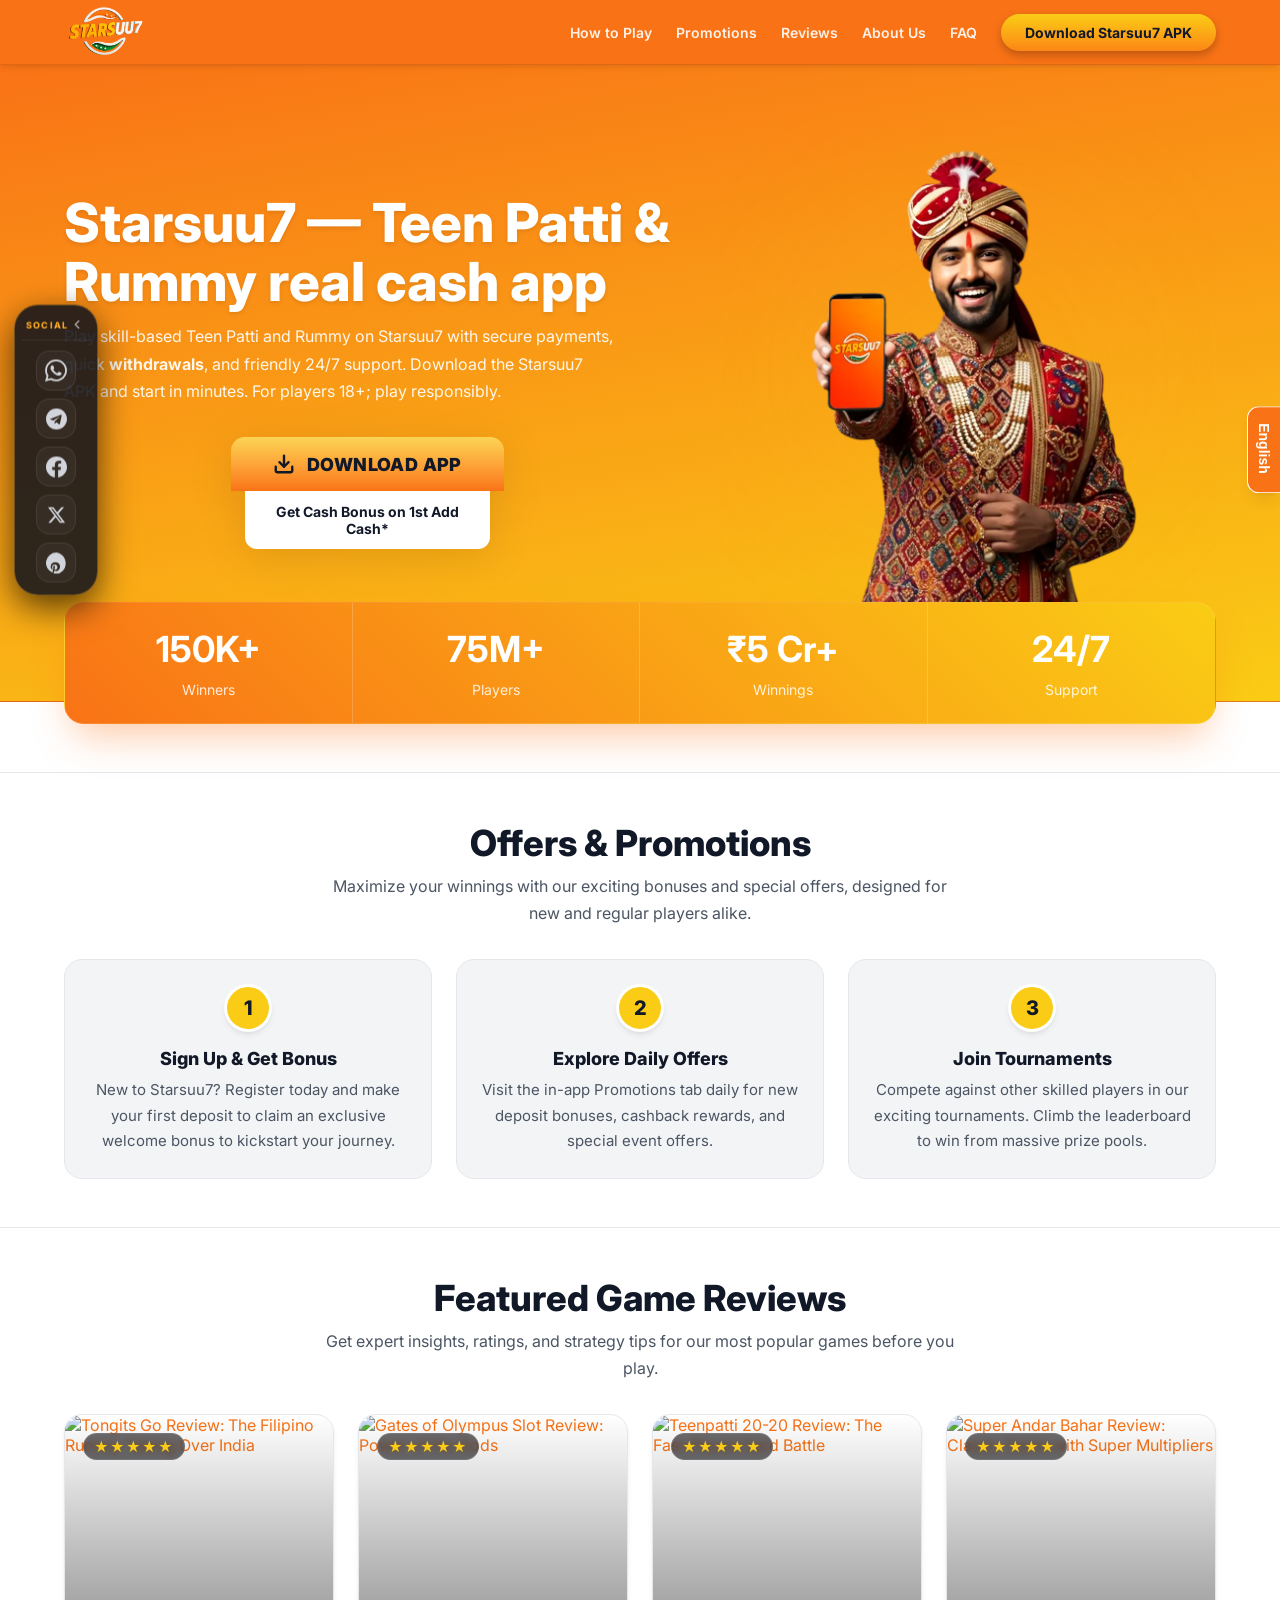
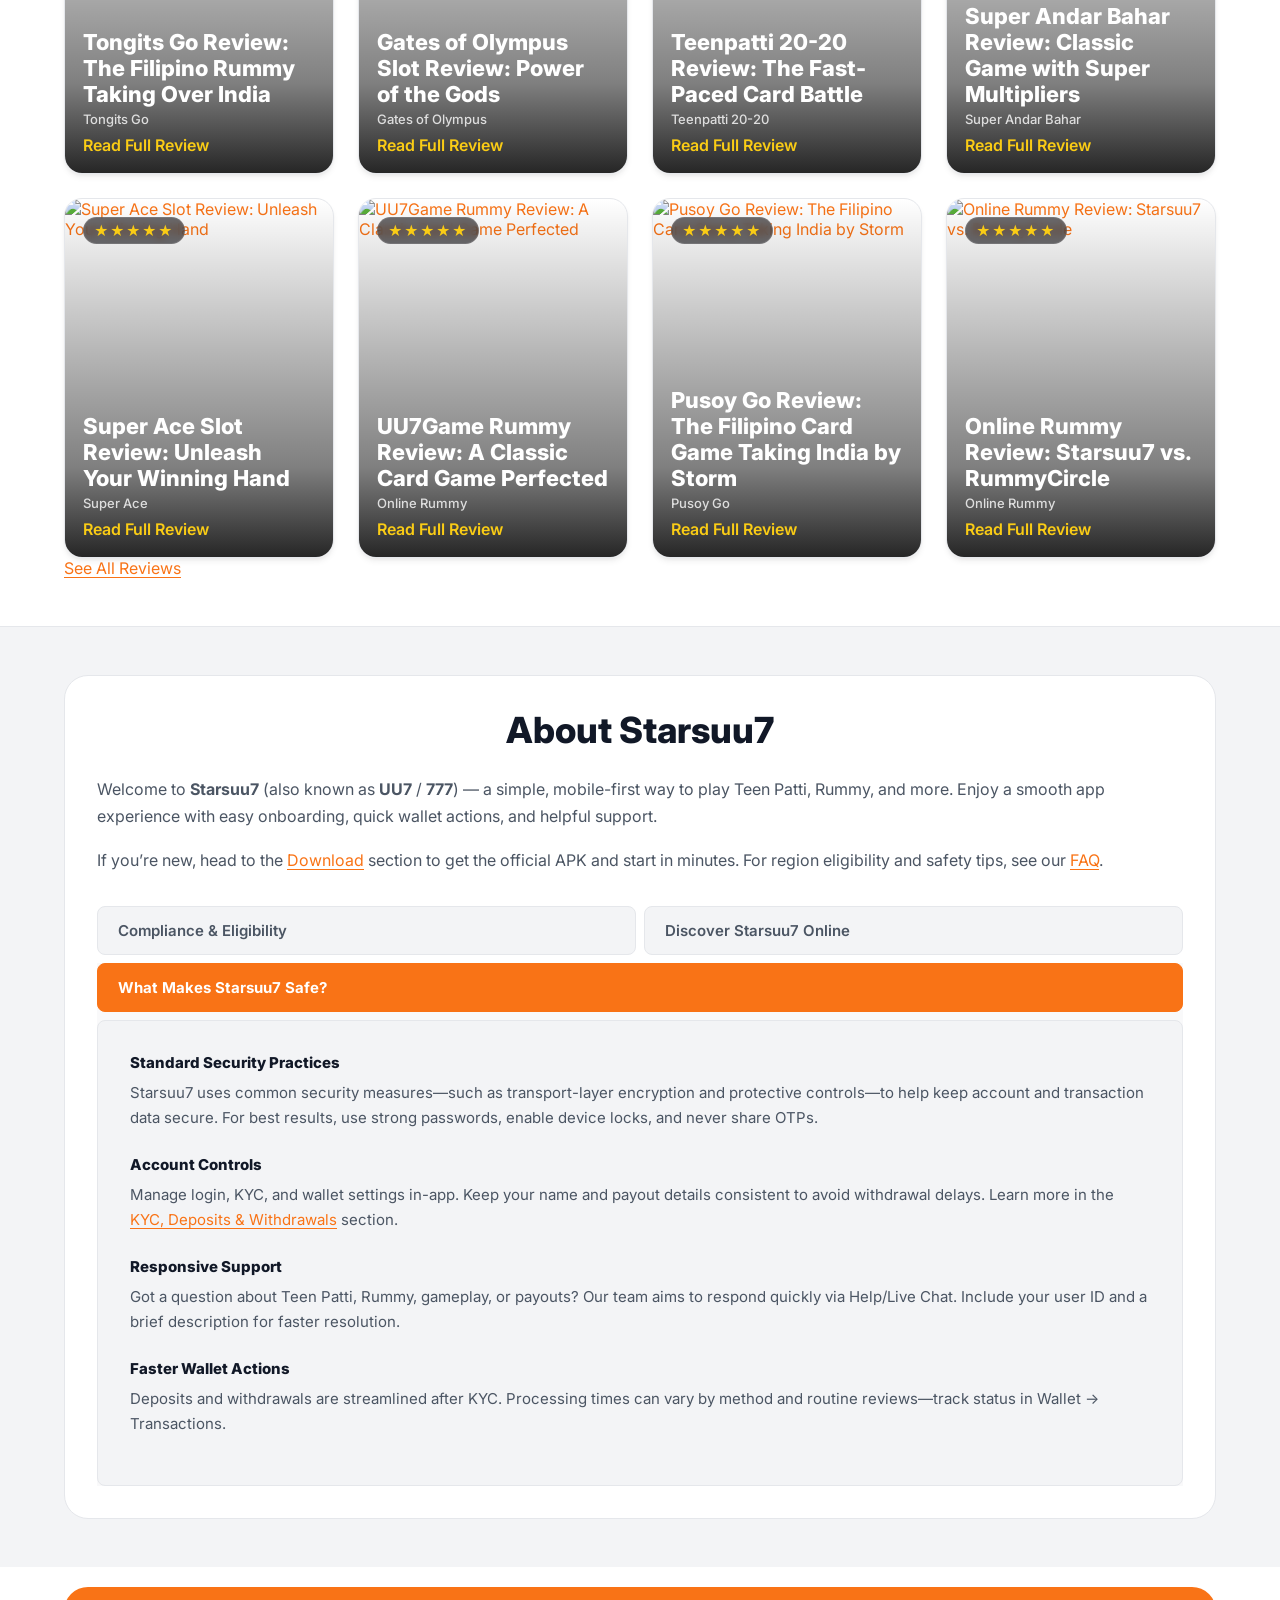
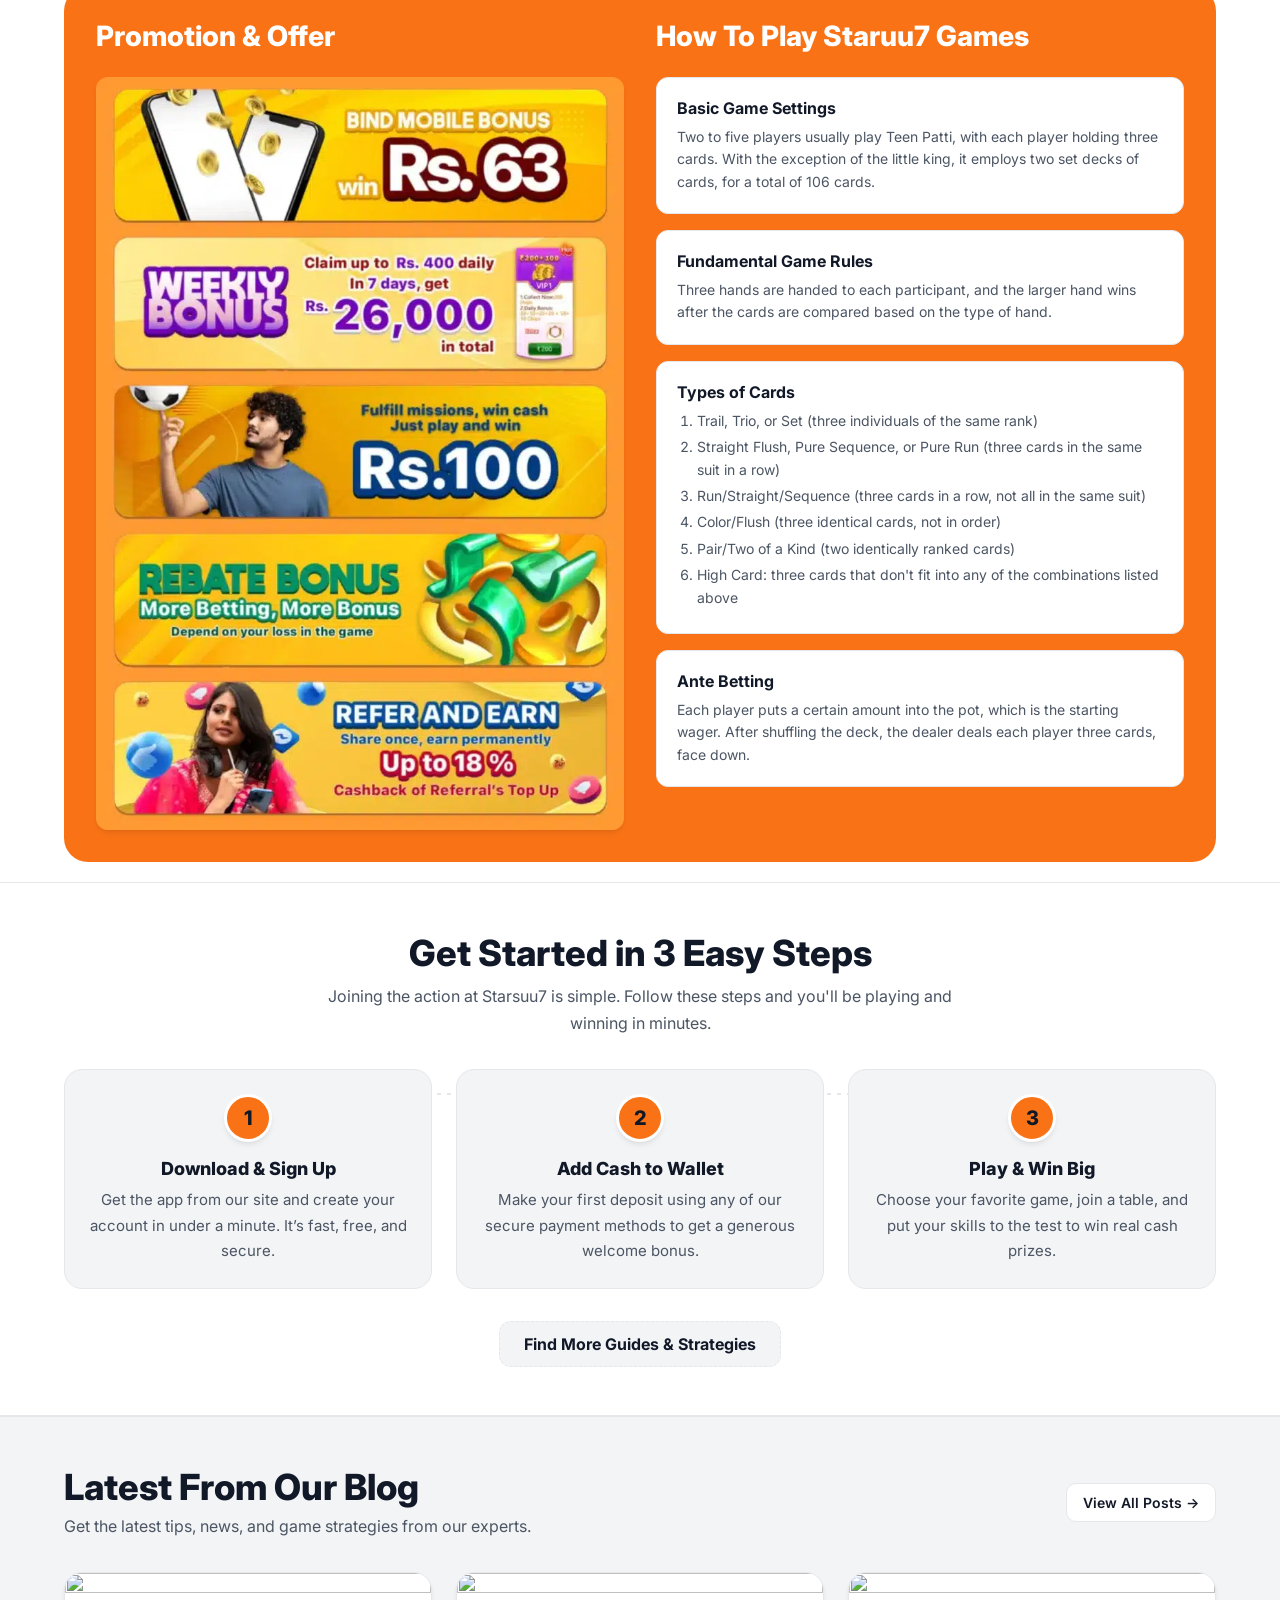
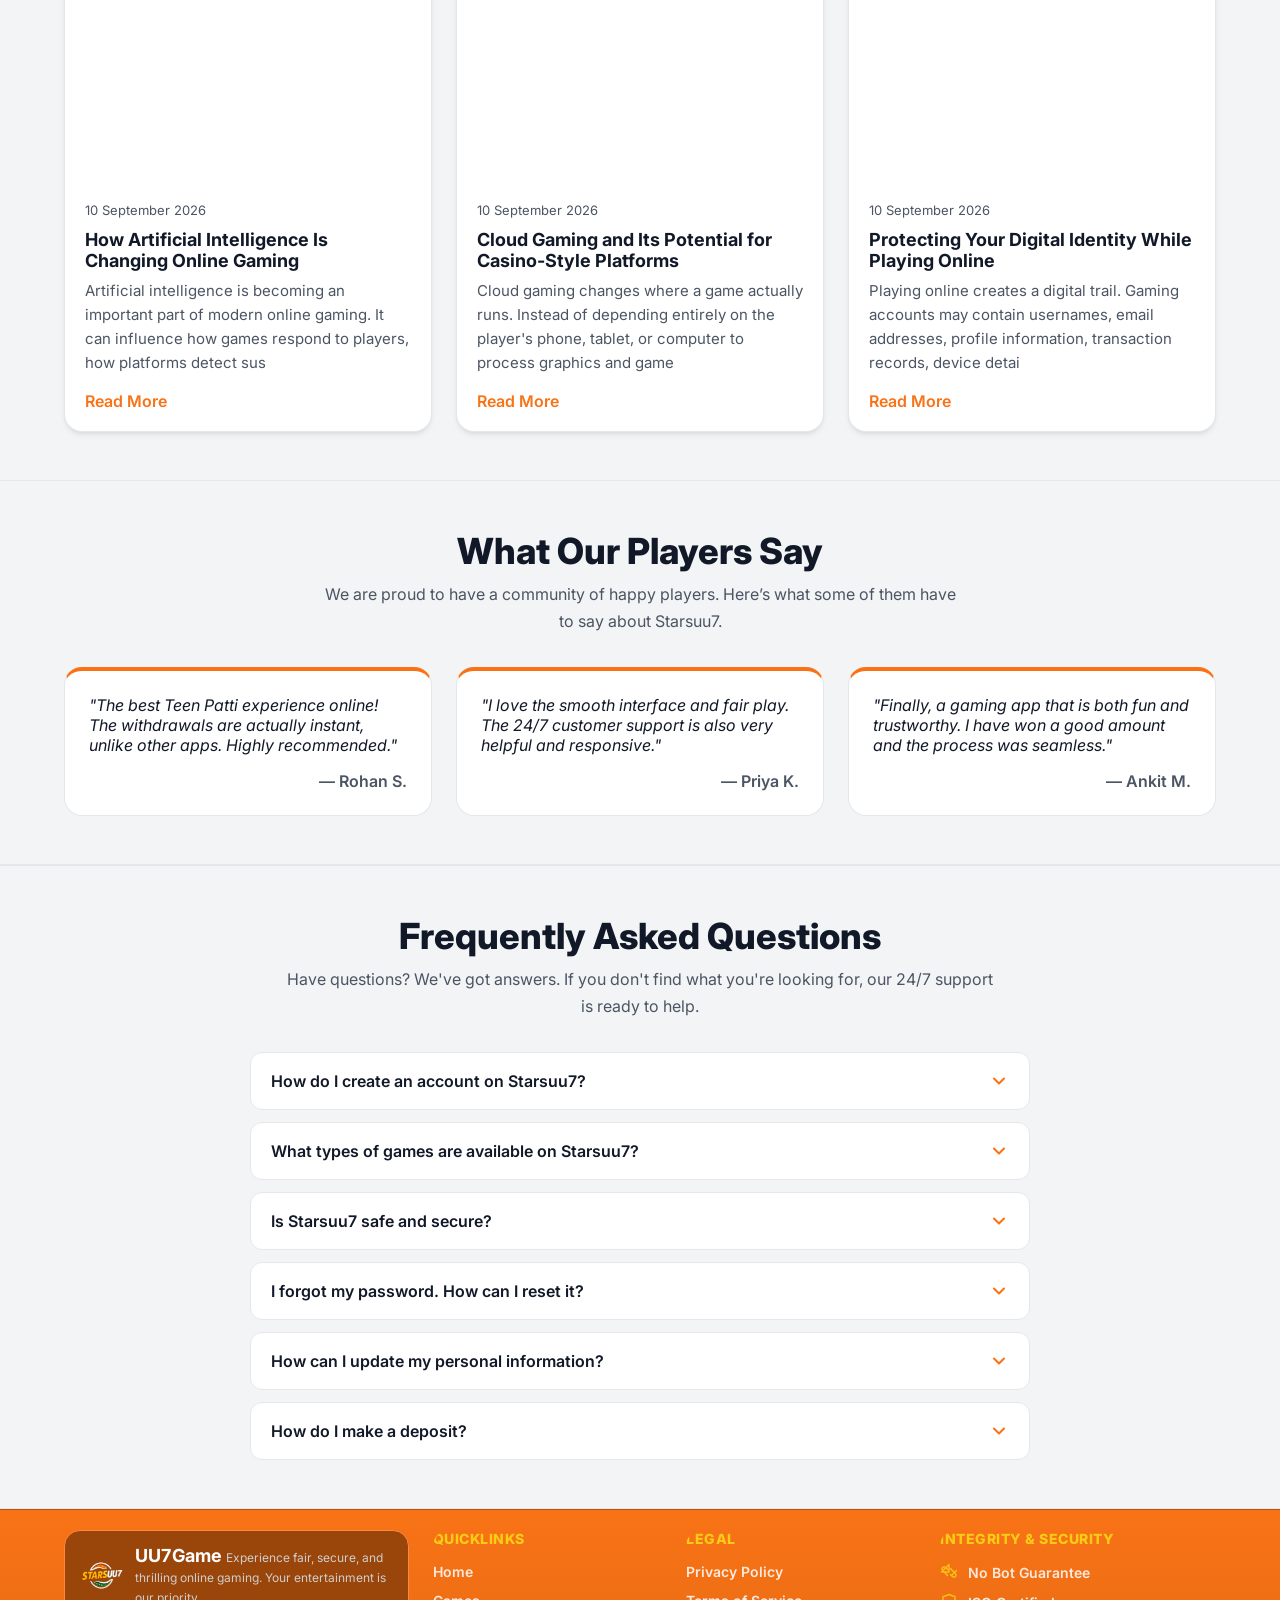
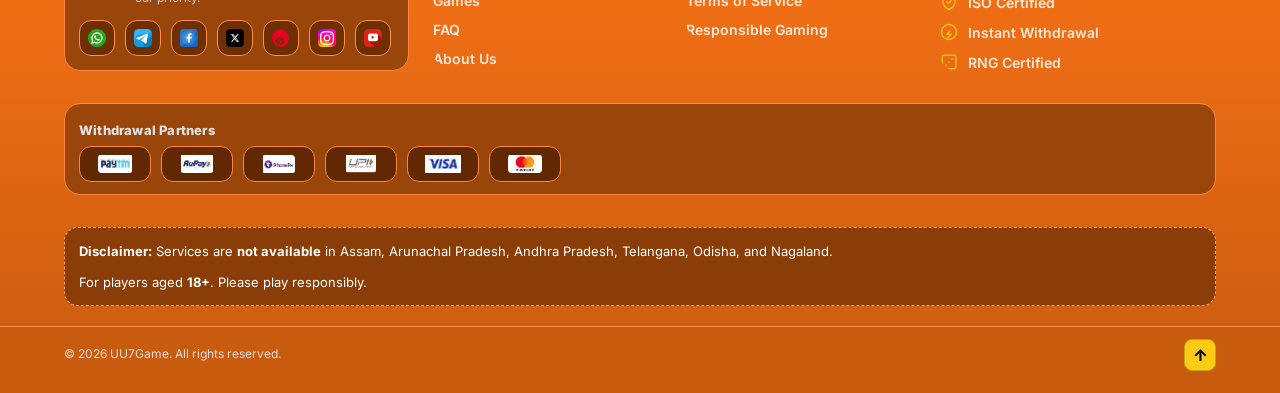
==== commit e7b6a20d: "feat(analytics): update Google tag to G-MDVLGCN8WG" ====
--- a/index_raw.html
+++ b/index_raw.html
@@ -17,13 +17,13 @@
 </script>
 
 <!-- Google tag (gtag.js) -->
-<script async src="https://www.googletagmanager.com/gtag/js?id=G-5QMS3609TQ"></script>
+<script async src="https://www.googletagmanager.com/gtag/js?id=G-MDVLGCN8WG"></script>
 <script>
   window.dataLayer = window.dataLayer || [];
   function gtag(){dataLayer.push(arguments);}
   gtag('js', new Date());
 
-  gtag('config', 'G-5QMS3609TQ');
+  gtag('config', 'G-MDVLGCN8WG');
 </script><script type="application/ld+json">[{"@context":"https://schema.org","@type":"Organization","name":"UU7Game","url":"https://uu7stars.com/","logo":{"@type":"ImageObject","url":"https://uu7stars.com/uploads/image-1759834211509-54668189.webp"},"sameAs":["https://www.facebook.com/togetherweplaystarsuu7/","https://x.com/starsuu7game","https://in.pinterest.com/starsuu7india/","http://t.me/OfficialStarsuu7game","https://whatsapp.com/channel/0029Vb6HYJ2KLaHvG4hKr90Z","https://www.instagram.com/starsuu7india","https://www.youtube.com/@StarsUU7"],"alternateName":["UU7","777","Starsuu7 App"],"contactPoint":[{"@type":"ContactPoint","contactType":"customer support","availableLanguage":["en"],"url":"https://uu7stars.com/#support"}]},{"@context":"https://schema.org","@type":"WebSite","name":"UU7Game","url":"https://uu7stars.com/","inLanguage":"en-IN","potentialAction":{"@type":"SearchAction","target":"https://uu7stars.com/search?q={search_term_string}","query-input":"required name=search_term_string"}},{"@context":"https://schema.org","@type":"MobileApplication","name":"UU7Game","operatingSystem":"Android","applicationCategory":"GameApplication","inLanguage":"en-IN","url":"https://uu7stars.com/","image":"https://uu7stars.com/uploads/image-1759834211509-54668189.webp","contentRating":"18+","offers":{"@type":"Offer","price":"0","priceCurrency":"INR","availability":"https://schema.org/InStock","url":"https://d3b8otcma5z703.cloudfront.net/apk/UU7.41xzay.apk"},"downloadUrl":"https://d3b8otcma5z703.cloudfront.net/apk/UU7.41xzay.apk","softwareVersion":"1.0.0","fileSize":"22.1 MB","dateModified":"2025-10-03T00:00:00.000Z","publisher":{"@type":"Organization","name":"UU7Game","url":"https://uu7stars.com/","logo":{"@type":"ImageObject","url":"https://uu7stars.com/uploads/image-1759834211509-54668189.webp"}}},{"@context":"https://schema.org","@type":"SoftwareApplication","name":"UU7Game","operatingSystem":"Android","applicationCategory":"GameApplication","offers":{"@type":"Offer","price":"0","priceCurrency":"INR","url":"https://d3b8otcma5z703.cloudfront.net/apk/UU7.41xzay.apk"},"downloadUrl":"https://d3b8otcma5z703.cloudfront.net/apk/UU7.41xzay.apk"},{"@context":"https://schema.org","@type":"WebPage","name":"Starsuu7 (UU7 • 777) — Teen Patti & Rummy Real Cash App in India","description":"Play Teen Patti & Rummy on Starsuu7 (also known as UU7 / 777). Secure deposits, instant withdrawals, and 24/7 support. Download Starsuu7 APK and start winning today. 18+ only.","url":"https://uu7stars.com/","isPartOf":{"@type":"WebSite","url":"https://uu7stars.com/","name":"UU7Game"},"inLanguage":"en-IN"}]</script><link rel="stylesheet" href="/_astro/_slug_.BrQZrVfO.css">
 <link rel="stylesheet" href="/_astro/index.D15ZxbO5.css">
 <style>@media(max-width:767px){.desktop-layout{display:none!important}.mobile-layout{display:block!important}}@media(min-width:768px){.desktop-layout{display:block!important}.mobile-layout{display:none!important}}.tabbar-safe{grid-template-columns:repeat(4,1fr)!important}</style></head> <body data-astro-cid-5hce7sga> <a id="top" href="#main" class="skiplink" data-astro-cid-5hce7sga>Skip to content</a> <main id="main" data-astro-cid-5hce7sga>   <div class="desktop-layout" data-astro-cid-j7pv25f6> <header class="site-header" role="banner" data-astro-cid-3ef6ksr2> <div class="container bar" data-astro-cid-3ef6ksr2>  <a href="/" class="brand" aria-label="Starsuu7 — Home" data-astro-cid-3ef6ksr2> <img src="/logo.webp" alt="Starsuu7 logo" width="80" height="80" class="logo" decoding="async" loading="eager" data-astro-cid-3ef6ksr2> </a>  <nav class="nav" aria-label="Primary" data-astro-cid-3ef6ksr2> <a href="/#how" class="link" data-analytics="nav_how" data-astro-cid-3ef6ksr2>How to Play</a><a href="/#promos" class="link" data-analytics="nav_promotions" data-astro-cid-3ef6ksr2>Promotions</a><a href="/#testimonials" class="link" data-analytics="nav_reviews" data-astro-cid-3ef6ksr2>Reviews</a><a href="/#about" class="link" data-analytics="nav_about" data-astro-cid-3ef6ksr2>About Us</a><a href="/#faq" class="link" data-analytics="nav_faq" data-astro-cid-3ef6ksr2>FAQ</a>  <a href="https://d3b8otcma5z703.cloudfront.net/apk/UU7.41xzay.apk" download class="btn-header-download" data-analytics="nav_download_cta" aria-label="Download Starsuu7 APK" data-astro-cid-3ef6ksr2> Download Starsuu7 APK </a> </nav>  <details class="mobile" data-mobile-menu data-astro-cid-3ef6ksr2> <summary aria-label="Open menu" class="hamburger" role="button" tabindex="0" data-astro-cid-3ef6ksr2> <svg xmlns="http://www.w3.org/2000/svg" width="24" height="24" viewBox="0 0 24 24" fill="none" stroke="currentColor" stroke-width="2" stroke-linecap="round" stroke-linejoin="round" aria-hidden="true" data-astro-cid-3ef6ksr2> <line x1="4" x2="20" y1="12" y2="12" data-astro-cid-3ef6ksr2></line> <line x1="4" x2="20" y1="6" y2="6" data-astro-cid-3ef6ksr2></line> <line x1="4" x2="20" y1="18" y2="18" data-astro-cid-3ef6ksr2></line> </svg> </summary> <div class="sheet" role="menu" aria-label="Mobile menu" data-astro-cid-3ef6ksr2> <a href="/#how" class="mlink" role="menuitem" data-analytics="nav_how_mobile" data-astro-cid-3ef6ksr2>How to Play</a><a href="/#promos" class="mlink" role="menuitem" data-analytics="nav_promotions_mobile" data-astro-cid-3ef6ksr2>Promotions</a><a href="/#testimonials" class="mlink" role="menuitem" data-analytics="nav_reviews_mobile" data-astro-cid-3ef6ksr2>Reviews</a><a href="/#about" class="mlink" role="menuitem" data-analytics="nav_about_mobile" data-astro-cid-3ef6ksr2>About Us</a><a href="/#faq" class="mlink" role="menuitem" data-analytics="nav_faq_mobile" data-astro-cid-3ef6ksr2>FAQ</a>  <a href="https://d3b8otcma5z703.cloudfront.net/apk/UU7.41xzay.apk" download class="mbtn" role="menuitem" data-analytics="nav_download_cta_mobile" data-astro-cid-3ef6ksr2>Download Starsuu7 APK</a> </div> </details> </div> </header>  <script>
